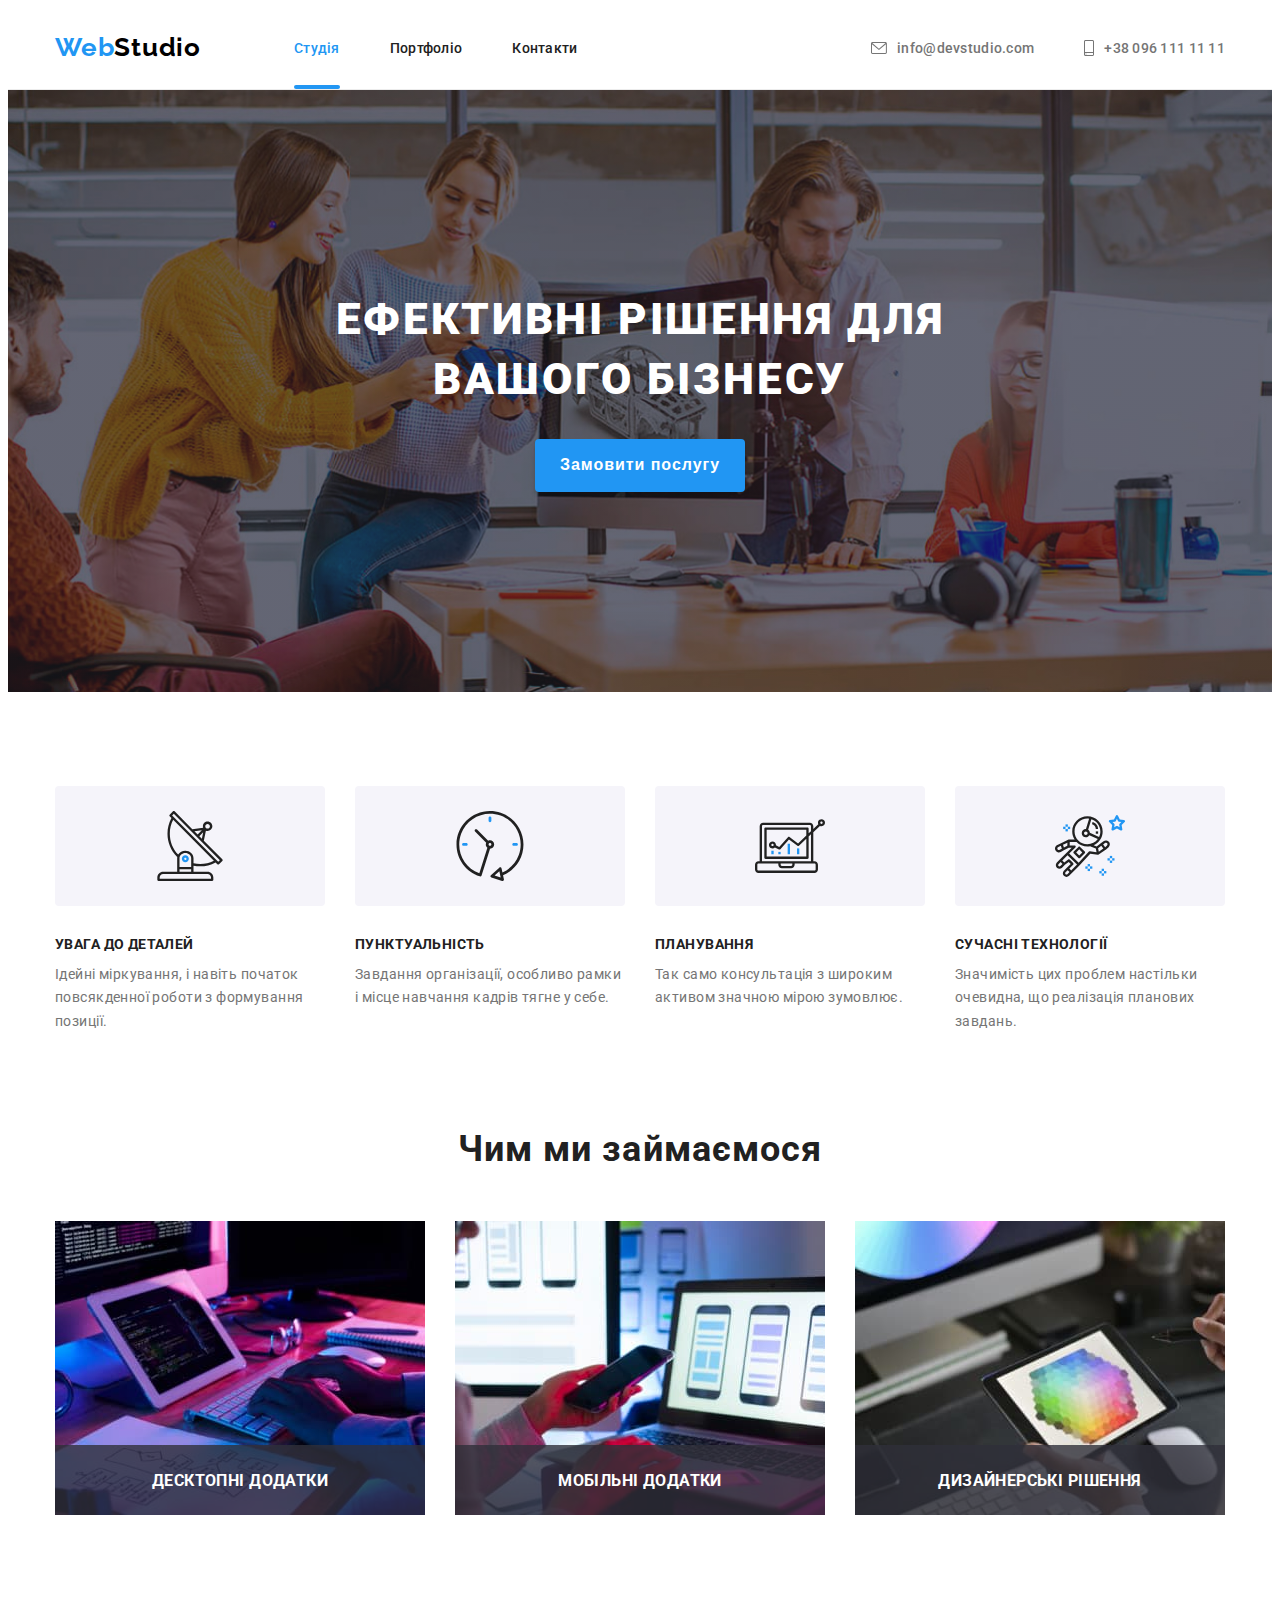
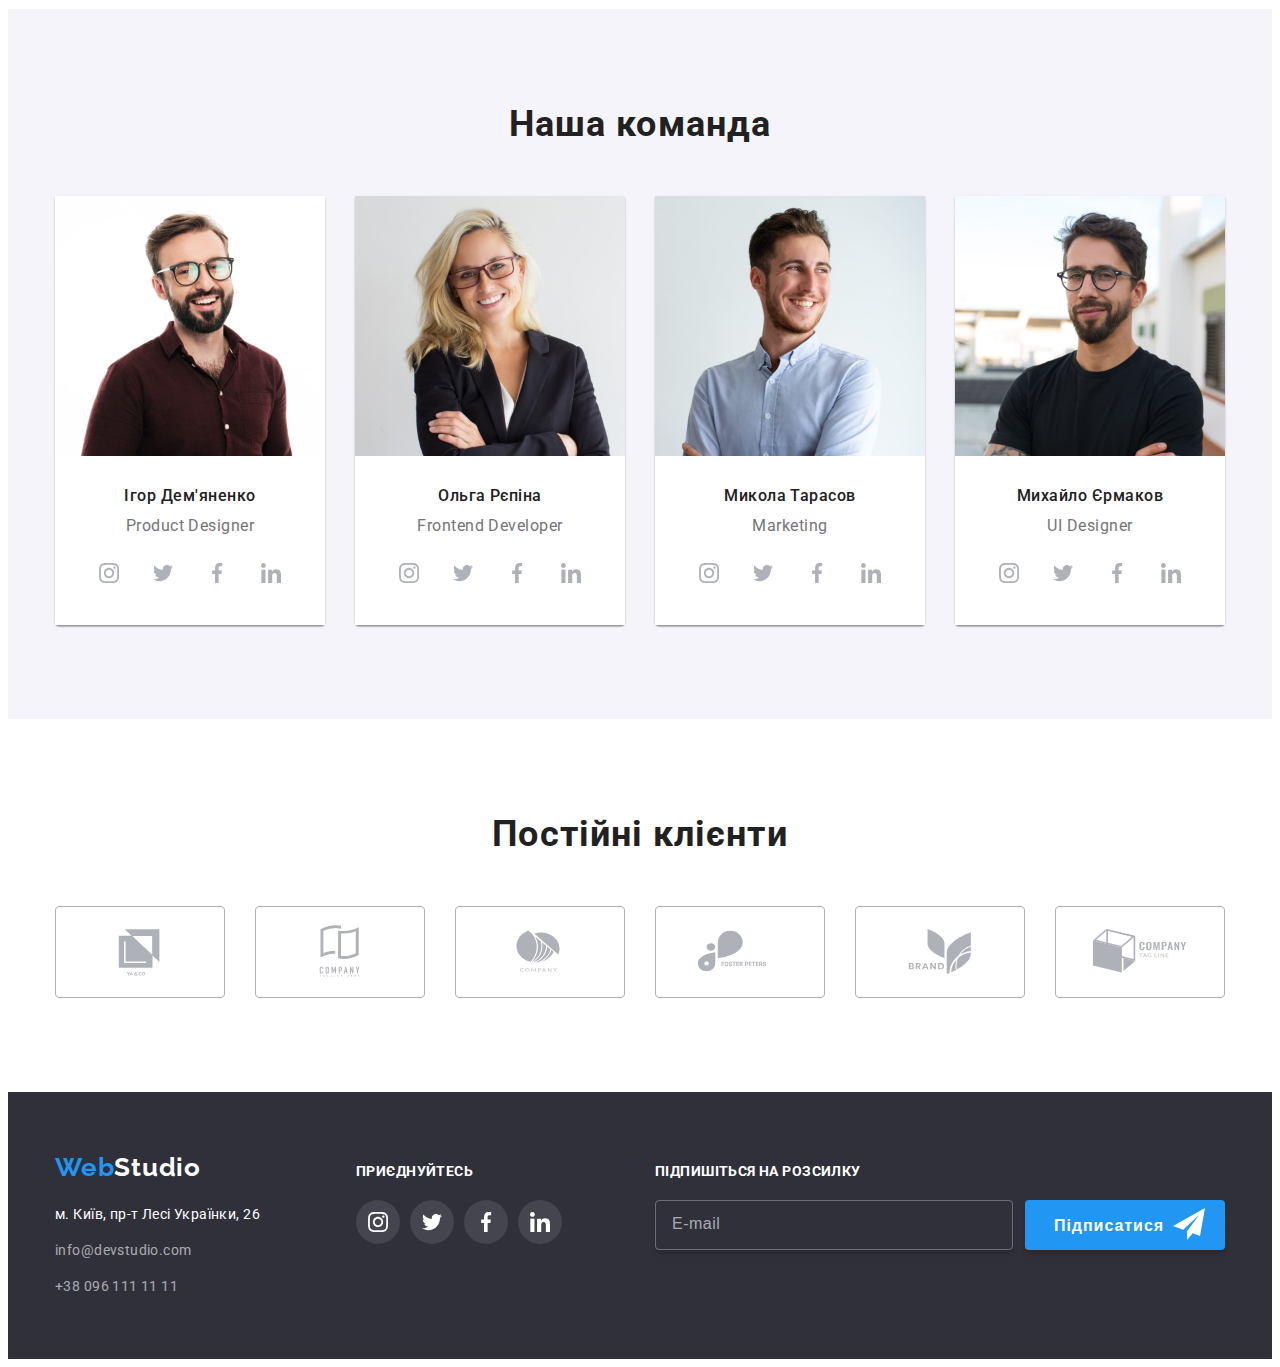
==== index.html @ 78acf28a "Initial commit" ====
<!DOCTYPE html>
<html lang="uk">
  <head>
    <meta charset="UTF-8" />
    <meta name="viewport" content="width=device-width, initial-scale=1.0" />
    <title>WebStudio</title>
    <link rel="preconnect" href="https://fonts.googleapis.com" />
    <link rel="preconnect" href="https://fonts.gstatic.com" crossorigin />
    <link
      href="https://fonts.googleapis.com/css2?family=Raleway:wght@700&family=Roboto:wght@400;500;700;900&display=swap"
      rel="stylesheet"
    />
    <link
      rel="stylesheet"
      href="https://cdnjs.cloudflare.com/ajax/libs/modern-normalize/2.0.0/modern-normalize.min.css"
      integrity="sha512-4xo8blKMVCiXpTaLzQSLSw3KFOVPWhm/TRtuPVc4WG6kUgjH6J03IBuG7JZPkcWMxJ5huwaBpOpnwYElP/m6wg=="
      crossorigin="anonymous"
      referrerpolicy="no-referrer"
    />
    <link rel="stylesheet" href="./css/main.min.css" />
  </head>
  <body>
    <!-- Шапка -->
    <header class="page-header">
      <div class="container page-header__container">
        <nav class="nav">
          <a
            class="logo"
            href="./index.html"
            aria-label="Логотип сайту Вебстудіо"
            >Web<span class="logo--dark">Studio</span></a
          >
          <ul class="nav-list list">
            <li class="nav__item">
              <a class="nav__link nav__link--current" href="./index.html"
                >Студія</a
              >
            </li>
            <li class="nav__item">
              <a class="nav__link" href="./portfolio.html">Портфоліо</a>
            </li>
            <li class="nav__item">
              <a class="nav__link" href="#">Контакти</a>
            </li>
          </ul>
        </nav>
        <ul class="contacts list">
          <li class="contacts__item">
            <a class="contacts__link link" href="mailto:info@devstudio.com"
              ><svg class="contacts__icon" width="16" height="12">
                <use href="./img/sprite-header-icons.svg#envelope"></use>
              </svg>
              <span>info@devstudio.com</span></a
            >
          </li>
          <li class="contacts__item">
            <a class="contacts__link link" href="tel:+380961111111"
              ><svg class="contacts__icon" width="10" height="16">
                <use href="./img/sprite-header-icons.svg#smartphone"></use></svg
              ><span>+38 096 111 11 11</span></a
            >
          </li>
        </ul>
      </div>
    </header>

    <!--Головний блок-->

    <main>
      <!-- Блок-герой -->
      <section class="hero">
        <div class="container">
          <h1 class="tittle">Ефективні рішення для вашого бізнесу</h1>
          <button class="button" type="button" data-modal-open>
            Замовити послугу
          </button>
          <div class="backdrop js-is-hidden" data-modal>
            <div class="modal">
              <form class="form" method="post">
                <b class="form__title"
                  >Залиште свої дані, ми вам передзвонимо</b
                >
                <div class="form__item">
                  <label class="form__label" for="user-name">Ім'я</label>

                  <input
                    class="form__input"
                    type="text"
                    id="user-name"
                    name="username"
                    required
                  />
                  <svg class="form__image" width="18" height="18">
                    <use href="./img/sprite.svg#user"></use>
                  </svg>
                </div>
                <div class="form__item">
                  <label class="form__label" for="user-tel">Телефон</label>
                  <input
                    class="form__input"
                    type="tel"
                    id="user-tel"
                    name="tel"
                    required
                  />
                  <svg class="form__image" width="18" height="18">
                    <use href="./img/sprite.svg#phone"></use>
                  </svg>
                </div>
                <div class="form__item">
                  <label class="form__label" for="user-email">Пошта</label>
                  <input
                    class="form__input"
                    type="email"
                    id="user-email"
                    name="mail"
                  />
                  <svg class="form__image" width="18" height="18">
                    <use href="./img/sprite.svg#email"></use>
                  </svg>
                </div>
                <div class="form__item form__text-block">
                  <label class="form__label" for="user-comment">Коментар</label>
                  <textarea
                    class="form__textarea"
                    id="user-comment"
                    rows="10"
                    name="comment"
                    placeholder="Введіть текст"
                  ></textarea>
                </div>
                <div class="form__policy">
                  <input
                    class="form__policy-input visually-hidden"
                    type="checkbox"
                    id="policy"
                    name="policy"
                  />
                  <span class="form__checkbox"
                    ><svg class="form__policy-image" width="16" height="15">
                      <use href="./img/sprite.svg#check"></use></svg
                  ></span>
                  <label class="form__label form__checkbox-label" for="policy"
                    >Погоджуюся з розсилкою та приймаю<a
                      class="form__link"
                      href="#"
                      >Умови договору</a
                    ></label
                  >
                </div>
                <button class="form__button" type="submit">Відправити</button>
              </form>
              <button class="modal__button" type="button" data-modal-close>
                <svg class="modal__icon" width="18" height="18">
                  <use href="./img/sprite.svg#close"></use>
                </svg>
              </button>
            </div>
          </div>
        </div>
      </section>
      <!-- Особливості -->
      <section class="benefits section">
        <div class="container">
          <h2 class="section-tittle visually-hidden">Наші особливості</h2>
          <ul class="benefits__list list grid">
            <li class="benefits__item grid-item antenna">
              <div class="benefits__block">
                <svg class="benefits__icon" width="70" height="70">
                  <use href="./img/sprite.svg#antenna"></use>
                </svg>
              </div>
              <h3 class="benefits__subtittle">УВАГА ДО ДЕТАЛЕЙ</h3>
              <p class="benefits__text">
                Ідейні міркування, і навіть початок повсякденної роботи з
                формування позиції.
              </p>
            </li>
            <li class="benefits__item grid-item clock">
              <div class="benefits__block">
                <svg class="benefits__icon" width="70" height="70">
                  <use href="./img/sprite.svg#clock"></use>
                </svg>
              </div>
              <h3 class="benefits__subtittle">ПУНКТУАЛЬНІСТЬ</h3>
              <p class="benefits__text">
                Завдання організації, особливо рамки і місце навчання кадрів
                тягне у себе.
              </p>
            </li>
            <li class="benefits__item grid-item diagram">
              <div class="benefits__block">
                <svg class="benefits__icon" width="70" height="70">
                  <use href="./img/sprite.svg#diagram"></use>
                </svg>
              </div>
              <h3 class="benefits__subtittle">ПЛАНУВАННЯ</h3>
              <p class="benefits__text">
                Так само консультація з широким активом значною мірою зумовлює.
              </p>
            </li>
            <li class="benefits__item grid-item astronaut">
              <div class="benefits__block">
                <svg class="benefits__icon" width="70" height="70">
                  <use href="./img/sprite.svg#astronaut"></use>
                </svg>
              </div>
              <h3 class="benefits__subtittle">СУЧАСНІ ТЕХНОЛОГІЇ</h3>
              <p class="benefits__text">
                Значимість цих проблем настільки очевидна, що реалізація
                планових завдань.
              </p>
            </li>
          </ul>
        </div>
      </section>
      <!-- Чим ми займаємося -->
      <section class="gallery section">
        <div class="container">
          <h2 class="section-tittle">Чим ми займаємося</h2>
          <ul class="gallery__list list grid">
            <li class="gallery__item grid-item">
              <img
                class="gallery__image img"
                src="./img/tasks/wright_code.jpg"
                alt="розробник пише код"
                width="370"
                height="294"
              />
              <p class="gallery__text">Десктопні додатки</p>
            </li>
            <li class="gallery__item grid-item">
              <img
                class="gallery__image img"
                src="./img/tasks/design_for_smartphones.jpg"
                alt="дизайнер розробляє дизайн сторінки під смартфон"
                width="370"
                height="294"
              />
              <p class="gallery__text">Мобільні додатки</p>
            </li>
            <li class="gallery__item grid-item">
              <img
                class="gallery__image img"
                src="./img/tasks/palitra.jpg"
                alt="дизайнер обирає колір на палітрі"
                width="370"
                height="294"
              />
              <p class="gallery__text">Дизайнерські рішення</p>
            </li>
          </ul>
        </div>
      </section>
      <!-- Наша команда -->
      <section class="team section">
        <div class="container">
          <h2 class="section-tittle">Наша команда</h2>
          <ul class="team__list list grid">
            <li class="team__item grid-item">
              <img
                class="team__image img"
                src="./img/team/igor.jpg"
                alt="фото Ігора Дем'яненко"
                width="270"
                height="260"
              />
              <div class="team__conteiner">
                <h3 class="team__subtittle">Ігор Дем'яненко</h3>
                <p class="team__text">Product Designer</p>
                <ul class="socials-list list">
                  <li class="socials__item">
                    <a
                      class="socials__link team__link"
                      href="https://www.instagram.com/"
                      target="_blank"
                      rel="noreferrer noopener"
                      aria-label="icon Instagram"
                    >
                      <svg
                        class="socials__icon socials__icon--gray"
                        width="20"
                        height="20"
                      >
                        <use href="./img/sprite.svg#instagram"></use>
                      </svg>
                    </a>
                  </li>
                  <li class="socials__item">
                    <a
                      class="socials__link team__link"
                      href="https://twitter.com/"
                      target="_blank"
                      rel="noreferrer noopener"
                      aria-label="icon Twitter"
                    >
                      <svg
                        class="socials__icon socials__icon--gray"
                        width="20"
                        height="20"
                      >
                        <use href="./img/sprite.svg#twitter"></use></svg
                    ></a>
                  </li>
                  <li class="socials__item">
                    <a
                      class="socials__link team__link"
                      href="https://uk-ua.facebook.com/"
                      target="_blank"
                      rel="noreferrer noopener"
                      aria-label="icon Facebook"
                      ><svg
                        class="socials__icon socials__icon--gray"
                        width="20"
                        height="20"
                      >
                        <use href="./img/sprite.svg#facebook"></use></svg
                    ></a>
                  </li>
                  <li class="socials__item">
                    <a
                      class="socials__link team__link"
                      href="https://ua.linkedin.com/"
                      target="_blank"
                      rel="noreferrer noopener"
                      aria-label="icon Linkedin"
                      ><svg
                        class="socials__icon socials__icon--gray"
                        width="20"
                        height="20"
                      >
                        <use href="./img/sprite.svg#linkedin"></use></svg
                    ></a>
                  </li>
                </ul>
              </div>
            </li>
            <li class="team__item grid-item">
              <img
                class="team__image img"
                src="./img/team/olga.jpg"
                alt="фото Ольги Рєпіної"
                width="270"
                height="260"
              />
              <div class="team__conteiner">
                <h3 class="team__subtittle">Ольга Рєпіна</h3>
                <p class="team__text">Frontend Developer</p>
                <ul class="socials-list list">
                  <li class="socials__item">
                    <a
                      class="socials__link team__link"
                      href="https://www.instagram.com/"
                      target="_blank"
                      rel="noreferrer noopener"
                      aria-label="icon Instagram"
                    >
                      <svg
                        class="socials__icon socials__icon--gray"
                        width="20"
                        height="20"
                      >
                        <use href="./img/sprite.svg#instagram"></use>
                      </svg>
                    </a>
                  </li>
                  <li class="socials__item">
                    <a
                      class="socials__link team__link"
                      href="https://twitter.com/"
                      target="_blank"
                      rel="noreferrer noopener"
                      aria-label="icon Twitter"
                    >
                      <svg
                        class="socials__icon socials__icon--gray"
                        width="20"
                        height="20"
                      >
                        <use href="./img/sprite.svg#twitter"></use></svg
                    ></a>
                  </li>
                  <li class="socials__item">
                    <a
                      class="socials__link team__link"
                      href="https://uk-ua.facebook.com/"
                      target="_blank"
                      rel="noreferrer noopener"
                      aria-label="icon Facebook"
                      ><svg
                        class="socials__icon socials__icon--gray"
                        width="20"
                        height="20"
                      >
                        <use href="./img/sprite.svg#facebook"></use></svg
                    ></a>
                  </li>
                  <li class="socials__item">
                    <a
                      class="socials__link team__link"
                      href="https://ua.linkedin.com/"
                      target="_blank"
                      rel="noreferrer noopener"
                      aria-label="icon Linkedin"
                      ><svg
                        class="socials__icon socials__icon--gray"
                        width="20"
                        height="20"
                      >
                        <use href="./img/sprite.svg#linkedin"></use></svg
                    ></a>
                  </li>
                </ul>
              </div>
            </li>
            <li class="team__item grid-item">
              <img
                class="team__image img"
                src="./img/team/mykola.jpg"
                alt="фото Миколи Тарасова"
                width="270"
                height="260"
              />
              <div class="team__conteiner">
                <h3 class="team__subtittle">Микола Тарасов</h3>
                <p class="team__text">Marketing</p>
                <ul class="socials-list list">
                  <li class="socials__item">
                    <a
                      class="socials__link team__link"
                      href="https://www.instagram.com/"
                      target="_blank"
                      rel="noreferrer noopener"
                      aria-label="icon Instagram"
                    >
                      <svg
                        class="socials__icon socials__icon--gray"
                        width="20"
                        height="20"
                      >
                        <use href="./img/sprite.svg#instagram"></use>
                      </svg>
                    </a>
                  </li>
                  <li class="socials__item">
                    <a
                      class="socials__link team__link"
                      href="https://twitter.com/"
                      target="_blank"
                      rel="noreferrer noopener"
                      aria-label="icon Twitter"
                    >
                      <svg
                        class="socials__icon socials__icon--gray"
                        width="20"
                        height="20"
                      >
                        <use href="./img/sprite.svg#twitter"></use></svg
                    ></a>
                  </li>
                  <li class="socials__item">
                    <a
                      class="socials__link team__link"
                      href="https://uk-ua.facebook.com/"
                      target="_blank"
                      rel="noreferrer noopener"
                      aria-label="icon Facebook"
                      ><svg
                        class="socials__icon socials__icon--gray"
                        width="20"
                        height="20"
                      >
                        <use href="./img/sprite.svg#facebook"></use></svg
                    ></a>
                  </li>
                  <li class="socials__item">
                    <a
                      class="socials__link team__link"
                      href="https://ua.linkedin.com/"
                      target="_blank"
                      rel="noreferrer noopener"
                      aria-label="icon Linkedin"
                      ><svg
                        class="socials__icon socials__icon--gray"
                        width="20"
                        height="20"
                      >
                        <use href="./img/sprite.svg#linkedin"></use></svg
                    ></a>
                  </li>
                </ul>
              </div>
            </li>
            <li class="team__item grid-item">
              <img
                class="team__image img"
                src="./img/team/myhailo.jpg"
                alt="фото Михайла Єрмакова"
                width="270"
                height="260"
              />
              <div class="team__conteiner">
                <h3 class="team__subtittle">Михайло Єрмаков</h3>
                <p class="team__text">UI Designer</p>
                <ul class="socials-list list">
                  <li class="socials__item">
                    <a
                      class="socials__link team__link"
                      href="https://www.instagram.com/"
                      target="_blank"
                      rel="noreferrer noopener"
                      aria-label="icon Instagram"
                    >
                      <svg
                        class="socials__icon socials__icon--gray"
                        width="20"
                        height="20"
                      >
                        <use href="./img/sprite.svg#instagram"></use>
                      </svg>
                    </a>
                  </li>
                  <li class="socials__item">
                    <a
                      class="socials__link team__link"
                      href="https://twitter.com/"
                      target="_blank"
                      rel="noreferrer noopener"
                      aria-label="icon Twitter"
                    >
                      <svg
                        class="socials__icon socials__icon--gray"
                        width="20"
                        height="20"
                      >
                        <use href="./img/sprite.svg#twitter"></use></svg
                    ></a>
                  </li>
                  <li class="socials__item">
                    <a
                      class="socials__link team__link"
                      href="https://uk-ua.facebook.com/"
                      target="_blank"
                      rel="noreferrer noopener"
                      aria-label="icon Facebook"
                      ><svg
                        class="socials__icon socials__icon--gray"
                        width="20"
                        height="20"
                      >
                        <use href="./img/sprite.svg#facebook"></use></svg
                    ></a>
                  </li>
                  <li class="socials__item">
                    <a
                      class="socials__link team__link"
                      href="https://ua.linkedin.com/"
                      target="_blank"
                      rel="noreferrer noopener"
                      aria-label="icon Linkedin"
                      ><svg
                        class="socials__icon socials__icon--gray"
                        width="20"
                        height="20"
                      >
                        <use href="./img/sprite.svg#linkedin"></use></svg
                    ></a>
                  </li>
                </ul>
              </div>
            </li>
          </ul>
        </div>
      </section>
      <!-- Наші клієнти -->
      <section class="clients section">
        <div class="container">
          <h2 class="section-tittle">Постійні клієнти</h2>
          <ul class="clients__list list">
            <li class="clients__item">
              <a class="clients__link" href="#">
                <svg class="clients__icon" width="106" height="60">
                  <use href="./img/sprite.svg#company-1"></use>
                </svg>
              </a>
            </li>
            <li class="clients__item">
              <a class="clients__link" href="#">
                <svg class="clients__icon" width="106" height="60">
                  <use href="./img/sprite.svg#company-2"></use>
                </svg>
              </a>
            </li>
            <li class="clients__item">
              <a class="clients__link" href="#">
                <svg class="clients__icon" width="106" height="60">
                  <use href="./img/sprite.svg#company-3"></use>
                </svg>
              </a>
            </li>
            <li class="clients__item">
              <a class="clients__link" href="#">
                <svg class="clients__icon" width="106" height="60">
                  <use href="./img/sprite.svg#company-4"></use>
                </svg>
              </a>
            </li>
            <li class="clients__item">
              <a class="clients__link" href="#">
                <svg class="clients__icon" width="106" height="60">
                  <use href="./img/sprite.svg#company-5"></use>
                </svg>
              </a>
            </li>
            <li class="clients__item">
              <a class="clients__link" href="#">
                <svg class="clients__icon" width="106" height="60">
                  <use href="./img/sprite.svg#company-6"></use>
                </svg>
              </a>
            </li>
          </ul>
        </div>
      </section>
    </main>
    <!-- Підвал -->
    <footer class="page-footer">
      <div class="container page-footer__container">
        <div class="address-container">
          <a class="logo page-footer__logo" href="./index.html"
            >Web<span class="logo--light">Studio</span></a
          >
          <address class="address">
            <p class="address__text">м. Київ, пр-т Лесі Українки, 26</p>
            <ul class="address__list list">
              <li class="address__item">
                <a class="address__link" href="mailto:info@devstudio.com"
                  >info@devstudio.com</a
                >
              </li>
              <li class="address__item">
                <a class="address__link" href="tel:+380961111111"
                  >+38 096 111 11 11</a
                >
              </li>
            </ul>
          </address>
        </div>
        <div class="socials page-footer__socials">
          <p class="page-footer__text">приєднуйтесь</p>
          <ul class="socials-list list">
            <li class="socials__item">
              <a
                class="socials__link"
                href="https://www.instagram.com/"
                target="_blank"
                rel="noreferrer noopener"
                aria-label="icon Instagram"
              >
                <svg class="socials__icon" width="20" height="20">
                  <use href="./img/sprite.svg#instagram"></use>
                </svg>
              </a>
            </li>
            <li class="socials__item">
              <a
                class="socials__link"
                href="https://twitter.com/"
                target="_blank"
                rel="noreferrer noopener"
                aria-label="icon Twitter"
              >
                <svg class="socials__icon" width="20" height="20">
                  <use href="./img/sprite.svg#twitter"></use></svg
              ></a>
            </li>
            <li class="socials__item">
              <a
                class="socials__link"
                href="https://uk-ua.facebook.com/"
                target="_blank"
                rel="noreferrer noopener"
                aria-label="icon Facebook"
                ><svg class="socials__icon" width="20" height="20">
                  <use href="./img/sprite.svg#facebook"></use></svg
              ></a>
            </li>
            <li class="socials__item">
              <a
                class="socials__link"
                href="https://ua.linkedin.com/"
                target="_blank"
                rel="noreferrer noopener"
                aria-label="icon Linkedin"
                ><svg class="socials__icon" width="20" height="20">
                  <use href="./img/sprite.svg#linkedin"></use></svg
              ></a>
            </li>
          </ul>
        </div>
        <div class="subscription">
          <form class="subscription__form" method="post">
            <p class="subscription__text page-footer__text">
              Підпишіться на розсилку
            </p>
            <div class="subscription__container">
              <input
                class="subscription__input"
                type="email"
                name="mail"
                placeholder="E-mail"
                required
              />
              <div class="subscription__box">
                <button class="button subscription__button" type="submit">
                  Підписатися
                </button>
                <svg class="subscription__img" width="32" height="32">
                  <use href="./img/sprite.svg#send"></use>
                </svg>
              </div>
            </div>
          </form>
        </div>
      </div>
    </footer>
    <script src="./js/modal.js"></script>
  </body>
</html>
---- css/main.min.css ----
:root{--background-color-1: #ffffff;--background-color-2: #f5f4fa;--background-color-3: #2f303a;--accent-color: #2196f3;--accent-color-2: #188ce8;--main-black-color: #212121;--text-color: #757575;--footer-link-color: rgba(255, 255, 255, 0.6);--border-color: #ececec;--border-second-color: #eeeeee;--background-color-4: #c4c4c4;--background-color-5: rgba(255, 255, 255, 0.1);--background-modal: rgba(0, 0, 0, 0.2);--modal-button: rgba(0, 0, 0, 0.1);--modal-icon-button: #000000;--gallary-background: rgba(47, 48, 58, 0.8);--team-icons-color: #afb1b8;--portfolio-overlay: rgba(33, 150, 243, 0.9);--card-gap: 30px;--grid-items: 4}.visually-hidden{position:absolute;width:1px;height:1px;margin:-1px;border:0;padding:0;white-space:nowrap;-webkit-clip-path:inset(100%);clip-path:inset(100%);clip:rect(0 0 0 0);overflow:hidden}*,*::before,*::after{-webkit-box-sizing:border-box;box-sizing:border-box}body{background-color:var(--background-color-1);font-family:"Roboto",sans-serif}.img{display:block;max-width:100%;height:auto}.grid{display:-webkit-box;display:-ms-flexbox;display:flex;-ms-flex-wrap:wrap;flex-wrap:wrap;gap:var(--card-gap)}.grid-item{-ms-flex-preferred-size:calc((100% - var(--card-gap)*(var(--grid-items) - 1))/var(--grid-items));flex-basis:calc((100% - var(--card-gap)*(var(--grid-items) - 1))/var(--grid-items))}.container{max-width:1200px;margin:0 auto;padding-left:15px;padding-right:15px}.section{padding-top:94px;padding-bottom:94px}.section-tittle{color:var(--main-black-color);text-align:center;font-size:36px;font-weight:700;line-height:1.2;letter-spacing:1.08px}h1,h2,h3,h4,h5,h6,p{margin:0;padding:0}.list{list-style:none;margin:0;padding:0}.nav{display:-webkit-box;display:-ms-flexbox;display:flex;-webkit-box-align:center;-ms-flex-align:center;align-items:center}.nav-list{display:-webkit-box;display:-ms-flexbox;display:flex;-webkit-box-align:center;-ms-flex-align:center;align-items:center;margin-left:93px;list-style:none}.nav__item{position:relative}.nav__item:not(:last-child){margin-right:50px}.nav__link{display:block;padding-top:32px;padding-bottom:32px;color:var(--main-black-color);font-size:14px;font-weight:500;line-height:1.2;letter-spacing:.28px;text-decoration:none;-webkit-transition:color 250ms cubic-bezier(0.4, 0, 0.2, 1);transition:color 250ms cubic-bezier(0.4, 0, 0.2, 1)}.nav__link:hover,.nav__link:focus,.nav__link:active{color:var(--accent-color)}.nav__link--current{color:var(--accent-color)}.nav__link--current::after{content:"";position:absolute;bottom:0;left:0;display:block;width:100%;height:4px;border-radius:2px;background:var(--accent-color)}.logo{padding-top:24px;padding-bottom:25px;color:var(--accent-color);font-family:"Raleway",sans-serif;text-decoration:none;font-size:26px;font-weight:700;line-height:1.2;letter-spacing:.78px}.logo--dark{color:#000}.logo--light{color:#fff}.contacts{display:-webkit-box;display:-ms-flexbox;display:flex;-webkit-box-pack:center;-ms-flex-pack:center;justify-content:center;-webkit-box-align:center;-ms-flex-align:center;align-items:center;margin-left:auto}.contacts__item:not(:last-child){margin-right:50px}.contacts__link{display:-webkit-box;display:-ms-flexbox;display:flex;-webkit-box-align:center;-ms-flex-align:center;align-items:center;padding-top:32px;padding-bottom:32px;color:var(--text-color);text-decoration:none;font-size:14px;font-weight:500;line-height:1.2;letter-spacing:.28px;-webkit-transition:color 250ms cubic-bezier(0.4, 0, 0.2, 1);transition:color 250ms cubic-bezier(0.4, 0, 0.2, 1)}.contacts__link:hover,.contacts__link:focus{color:var(--accent-color)}.contacts__icon{margin-right:10px;fill:currentColor}.backdrop{position:fixed;width:100vw;height:100vh;top:0;left:0;z-index:100;opacity:1;display:-webkit-box;display:-ms-flexbox;display:flex;-webkit-box-pack:center;-ms-flex-pack:center;justify-content:center;-webkit-box-align:center;-ms-flex-align:center;align-items:center;background-color:var(--background-modal);-webkit-transition:opacity 250ms cubic-bezier(0.4, 0, 0.2, 1);transition:opacity 250ms cubic-bezier(0.4, 0, 0.2, 1)}.js-is-hidden{visibility:hidden;opacity:0;pointer-events:none}.modal{position:absolute;top:50%;left:50%;-webkit-transform:translate(-50%, -50%) scale(1);transform:translate(-50%, -50%) scale(1);width:528px;height:581px;margin-right:auto;margin-left:auto;border-radius:4px;background:var(--background-color-1);-webkit-box-shadow:0px 2px 1px 0px rgba(0,0,0,.2),0px 1px 1px 0px rgba(0,0,0,.14),0px 1px 3px 0px rgba(0,0,0,.12);box-shadow:0px 2px 1px 0px rgba(0,0,0,.2),0px 1px 1px 0px rgba(0,0,0,.14),0px 1px 3px 0px rgba(0,0,0,.12);-webkit-transition:-webkit-transform 250ms cubic-bezier(0.4, 0, 0.2, 1);transition:-webkit-transform 250ms cubic-bezier(0.4, 0, 0.2, 1);transition:transform 250ms cubic-bezier(0.4, 0, 0.2, 1);transition:transform 250ms cubic-bezier(0.4, 0, 0.2, 1), -webkit-transform 250ms cubic-bezier(0.4, 0, 0.2, 1)}.backdrop.is-hidden .modal{-webkit-transform:translate(-50%, -50%) scale(0.2);transform:translate(-50%, -50%) scale(0.2)}.modal__button{position:absolute;top:8px;right:8px;display:-webkit-box;display:-ms-flexbox;display:flex;-webkit-box-pack:center;-ms-flex-pack:center;justify-content:center;width:30px;height:30px;-webkit-box-align:center;-ms-flex-align:center;align-items:center;border-radius:50%;cursor:pointer;border:1px solid var(--modal-button);background-color:var(--background-color-1);color:var(--modal-icon-button);-webkit-transition:color 250ms cubic-bezier(0.4, 0, 0.2, 1);transition:color 250ms cubic-bezier(0.4, 0, 0.2, 1)}.modal__button:hover,.modal__button:focus{color:var(--accent-color)}.modal__icon{fill:currentColor}.form{padding-top:40px;padding-right:40px;padding-bottom:40px;padding-left:40px}.form__title{display:block;margin-bottom:12px;color:var(--main-black-color);text-align:center;font-size:20px;font-weight:700;line-height:1.2;letter-spacing:.6px}.form__item{position:relative;display:-webkit-box;display:-ms-flexbox;display:flex;-webkit-box-orient:vertical;-webkit-box-direction:normal;-ms-flex-direction:column;flex-direction:column;-webkit-box-align:start;-ms-flex-align:start;align-items:start;margin-bottom:10px}.form__label{color:var(--text-color);font-size:12px;line-height:1.2;letter-spacing:.12px}.form__label:not(:last-child){margin-bottom:4px}.form__image{position:absolute;bottom:11px;left:12px;-webkit-transition:fill 250ms cubic-bezier(0.4, 0, 0.2, 1);transition:fill 250ms cubic-bezier(0.4, 0, 0.2, 1)}.form__input:focus+.form__image{fill:var(--accent-color)}.form__input{width:100%;height:40px;padding-top:11px;padding-right:12px;padding-bottom:11px;padding-left:42px;border-radius:4px;border:1px solid rgba(33,33,33,.2);cursor:pointer;-webkit-transition:border 250ms cubic-bezier(0.4, 0, 0.2, 1);transition:border 250ms cubic-bezier(0.4, 0, 0.2, 1)}.form__input:focus{border:1px solid var(--accent-color);outline:rgba(0,0,0,0)}.form__text-block{margin-bottom:20px}.form__textarea{width:100%;height:120px;padding-top:12px;padding-right:16px;padding-bottom:12px;padding-left:16px;resize:none;cursor:pointer;border-radius:4px;border:1px solid rgba(33,33,33,.2);-webkit-transition:border 250ms cubic-bezier(0.4, 0, 0.2, 1);transition:border 250ms cubic-bezier(0.4, 0, 0.2, 1)}.form__textarea::-webkit-input-placeholder{color:rgba(117,117,117,.5);font-size:12px;line-height:1.2;letter-spacing:.12px}.form__textarea::-moz-placeholder{color:rgba(117,117,117,.5);font-size:12px;line-height:1.2;letter-spacing:.12px}.form__textarea:-ms-input-placeholder{color:rgba(117,117,117,.5);font-size:12px;line-height:1.2;letter-spacing:.12px}.form__textarea::-ms-input-placeholder{color:rgba(117,117,117,.5);font-size:12px;line-height:1.2;letter-spacing:.12px}.form__textarea::placeholder{color:rgba(117,117,117,.5);font-size:12px;line-height:1.2;letter-spacing:.12px}.form__textarea:focus{border:1px solid var(--accent-color);outline:rgba(0,0,0,0)}.form__policy{display:-webkit-box;display:-ms-flexbox;display:flex;-webkit-box-align:center;-ms-flex-align:center;align-items:center;padding-left:12px;margin-bottom:30px}.form__checkbox{display:-webkit-box;display:-ms-flexbox;display:flex;-webkit-box-pack:center;-ms-flex-pack:center;justify-content:center;-webkit-box-align:center;-ms-flex-align:center;align-items:center;width:16px;height:15px;background-color:var(--accent-color);border:2px solid var(--accent-color);border-radius:4px;-webkit-transition:background-color 250ms cubic-bezier(0.4, 0, 0.2, 1),border 250ms cubic-bezier(0.4, 0, 0.2, 1);transition:background-color 250ms cubic-bezier(0.4, 0, 0.2, 1),border 250ms cubic-bezier(0.4, 0, 0.2, 1)}.form__policy-input:checked~.form__checkbox{border:2px solid var(--main-black-color);background:var(--background-color-1)}.form__policy-input:focus~.form__checkbox{border:2px solid var(--accent-color)}.form__policy-image{fill:var(--background-color-1)}.form__checkbox-label{margin-left:8px;font-size:14px;line-height:1.71;letter-spacing:.42px}.form__link{margin-left:5px;color:var(--accent-color);line-height:1.71;letter-spacing:.42px;text-decoration-line:underline}.form__button{display:block;width:200px;height:50px;margin-right:auto;margin-left:auto;border-color:rgba(0,0,0,0);border-radius:4px;background-color:var(--accent-color);-webkit-box-shadow:0px 4px 4px 0px rgba(0,0,0,.15);box-shadow:0px 4px 4px 0px rgba(0,0,0,.15);cursor:pointer;color:var(--background-color-1);text-align:center;font-size:16px;font-weight:700;line-height:1.87;letter-spacing:.96px;-webkit-transition:background-color 250ms cubic-bezier(0.4, 0, 0.2, 1);transition:background-color 250ms cubic-bezier(0.4, 0, 0.2, 1)}.form__button:hover,.form__button:focus{background-color:var(--accent-color-2)}.socials-list{display:-webkit-box;display:-ms-flexbox;display:flex}.socials__item:not(:last-child){margin-right:10px}.socials__link{display:-webkit-box;display:-ms-flexbox;display:flex;-webkit-box-pack:center;-ms-flex-pack:center;justify-content:center;-webkit-box-align:center;-ms-flex-align:center;align-items:center;width:44px;height:44px;border-radius:50%;background-color:var(--background-color-5);-webkit-transition:background-color 250ms cubic-bezier(0.4, 0, 0.2, 1);transition:background-color 250ms cubic-bezier(0.4, 0, 0.2, 1)}.socials__link:hover,.socials__link:focus{background-color:var(--accent-color)}.socials__icon{fill:var(--background-color-1)}.socials__icon--gray{fill:var(--team-icons-color);-webkit-transition:fill 250ms cubic-bezier(0.4, 0, 0.2, 1);transition:fill 250ms cubic-bezier(0.4, 0, 0.2, 1)}.team__link:hover .socials__icon--gray,.team__link:focus .socials__icon--gray{fill:var(--background-color-1)}.portfolio__list{display:-webkit-box;display:-ms-flexbox;display:flex;-webkit-box-pack:center;-ms-flex-pack:center;justify-content:center;margin-bottom:50px}.portfolio__item:not(:last-child){margin-right:8px}.btn{padding-top:6px;padding-right:25px;padding-bottom:6px;padding-left:25px;border-radius:4px;border-color:rgba(0,0,0,0);color:var(--main-black-color);background-color:var(--background-color-2);font-size:16px;font-weight:500;line-height:1,62;letter-spacing:.48px;cursor:pointer;-webkit-transition:color 250ms cubic-bezier(0.4, 0, 0.2, 1),background-color 250ms cubic-bezier(0.4, 0, 0.2, 1),-webkit-box-shadow 250ms cubic-bezier(0.4, 0, 0.2, 1);transition:color 250ms cubic-bezier(0.4, 0, 0.2, 1),background-color 250ms cubic-bezier(0.4, 0, 0.2, 1),-webkit-box-shadow 250ms cubic-bezier(0.4, 0, 0.2, 1);transition:color 250ms cubic-bezier(0.4, 0, 0.2, 1),background-color 250ms cubic-bezier(0.4, 0, 0.2, 1),box-shadow 250ms cubic-bezier(0.4, 0, 0.2, 1);transition:color 250ms cubic-bezier(0.4, 0, 0.2, 1),background-color 250ms cubic-bezier(0.4, 0, 0.2, 1),box-shadow 250ms cubic-bezier(0.4, 0, 0.2, 1),-webkit-box-shadow 250ms cubic-bezier(0.4, 0, 0.2, 1)}.btn--active{color:var(--background-color-1);background-color:var(--accent-color);-webkit-box-shadow:0px 2px 2px 0px rgba(0,0,0,.12),0px 1px 2px 0px rgba(0,0,0,.08),0px 3px 1px 0px rgba(0,0,0,.1);box-shadow:0px 2px 2px 0px rgba(0,0,0,.12),0px 1px 2px 0px rgba(0,0,0,.08),0px 3px 1px 0px rgba(0,0,0,.1)}.btn:hover,.btn:focus{color:var(--background-color-1);background-color:var(--accent-color);-webkit-box-shadow:0px 2px 2px 0px rgba(0,0,0,.12),0px 1px 2px 0px rgba(0,0,0,.08),0px 3px 1px 0px rgba(0,0,0,.1);box-shadow:0px 2px 2px 0px rgba(0,0,0,.12),0px 1px 2px 0px rgba(0,0,0,.08),0px 3px 1px 0px rgba(0,0,0,.1)}.page-header{border-bottom:1px solid var(--border-color)}.page-header__container{display:-webkit-box;display:-ms-flexbox;display:flex;-webkit-box-align:center;-ms-flex-align:center;align-items:center}.hero{max-width:1600px;margin-right:auto;margin-left:auto;padding-top:200px;padding-bottom:200px;background-color:var(--background-color-4);background-image:-webkit-gradient(linear, left top, right top, from(rgba(47, 48, 58, 0.4)), to(rgba(47, 48, 58, 0.4))),url(../img/icons/hero/background-hero.jpg);background-image:linear-gradient(to right, rgba(47, 48, 58, 0.4), rgba(47, 48, 58, 0.4)),url(../img/icons/hero/background-hero.jpg);background-position:center;background-repeat:no-repeat;background-size:cover;text-align:center}.tittle{width:696px;margin-right:auto;margin-left:auto;color:var(--background-color-1);margin-bottom:30px;font-size:44px;font-weight:900;line-height:1.36;letter-spacing:2.64px;text-transform:uppercase}.button{display:block;margin-right:auto;margin-left:auto;color:var(--background-color-1);background-color:var(--accent-color);min-width:200px;padding-top:10px;padding-right:24px;padding-bottom:10px;padding-left:24px;border:1px solid rgba(0,0,0,0);border-radius:4px;-webkit-box-shadow:0px 4px 4px 0px rgba(0,0,0,.15);box-shadow:0px 4px 4px 0px rgba(0,0,0,.15);font-size:16px;font-weight:700;line-height:1.9;letter-spacing:.96px;cursor:pointer}.benefits{padding-bottom:0}.benefits__item{min-width:270px}.benefits__block{display:-webkit-box;display:-ms-flexbox;display:flex;-webkit-box-pack:center;-ms-flex-pack:center;justify-content:center;-webkit-box-align:center;-ms-flex-align:center;align-items:center;height:120px;margin-bottom:30px;border-radius:4px;background-color:var(--background-color-2)}.benefits__subtittle{color:var(--main-black-color);font-size:14px;font-weight:700;line-height:1.2;letter-spacing:.42px;text-transform:uppercase;margin-bottom:10px}.benefits__text{color:var(--text-color);font-size:14px;line-height:1.7;letter-spacing:.42px}.section-tittle{margin-bottom:50px}.gallery__list{display:-webkit-box;display:-ms-flexbox;display:flex;-ms-flex-wrap:wrap;flex-wrap:wrap;gap:30px}.gallery__item{position:relative;z-index:1;--grid-items: 3}.gallery__text{position:absolute;bottom:0;left:0;z-index:1;width:100%;min-height:70px;display:-webkit-inline-box;display:-ms-inline-flexbox;display:inline-flex;-webkit-box-pack:center;-ms-flex-pack:center;justify-content:center;-webkit-box-align:center;-ms-flex-align:center;align-items:center;background-color:var(--gallary-background);color:var(--background-color-1);font-weight:700;line-height:1.2;letter-spacing:.42px;text-transform:uppercase;text-align:center}.team{background-color:var(--background-color-2)}.team__item{border-bottom-right-radius:4px;border-bottom-left-radius:4px;-webkit-box-shadow:0px 2px 1px 0px rgba(0,0,0,.2),0px 1px 1px 0px rgba(0,0,0,.14),0px 1px 3px 0px rgba(0,0,0,.12);box-shadow:0px 2px 1px 0px rgba(0,0,0,.2),0px 1px 1px 0px rgba(0,0,0,.14),0px 1px 3px 0px rgba(0,0,0,.12);text-align:center}.team__conteiner{padding-top:30px;padding-bottom:30px;padding-right:32px;padding-left:32px;background-color:var(--background-color-1)}.team__subtittle{color:var(--main-black-color);font-size:16px;font-weight:500;line-height:1.2;letter-spacing:.48px;margin-bottom:10px}.team__text{margin-bottom:16px;color:var(--text-color);font-size:16px;line-height:1.2;letter-spacing:.48px}.clients__list{display:-webkit-box;display:-ms-flexbox;display:flex;-ms-flex-wrap:wrap;flex-wrap:wrap;gap:30px}.clients__link{display:-webkit-box;display:-ms-flexbox;display:flex;-webkit-box-pack:center;-ms-flex-pack:center;justify-content:center;-webkit-box-align:center;-ms-flex-align:center;align-items:center;width:170px;height:92px;border-radius:4px;border:1px solid var(--team-icons-color);color:var(--team-icons-color);-webkit-transition:color 250ms cubic-bezier(0.4, 0, 0.2, 1),border-color 250ms cubic-bezier(0.4, 0, 0.2, 1);transition:color 250ms cubic-bezier(0.4, 0, 0.2, 1),border-color 250ms cubic-bezier(0.4, 0, 0.2, 1)}.clients__link:hover,.clients__link:focus{color:var(--accent-color);border-color:var(--accent-color)}.clients__icon{fill:currentColor}.page-footer{background-color:var(--background-color-3);padding-top:60px;padding-bottom:60px}.page-footer__container{display:-webkit-box;display:-ms-flexbox;display:flex;-webkit-box-align:baseline;-ms-flex-align:baseline;align-items:baseline;-ms-flex-wrap:wrap;flex-wrap:wrap}.page-footer__logo{display:inline-block;margin-bottom:20px;padding:0}.address-container{margin-right:70px;width:231px}.address__text{display:inline-block;margin-bottom:12px;color:var(--background-color-1);font-size:14px;font-style:normal;line-height:1.7;letter-spacing:.42px}.address__item:first-child{margin-bottom:12px}.address__link{display:inline-block;color:var(--footer-link-color);font-size:14px;font-style:normal;line-height:1.7;letter-spacing:.42px;text-decoration:none;-webkit-transition:color 250ms cubic-bezier(0.4, 0, 0.2, 1);transition:color 250ms cubic-bezier(0.4, 0, 0.2, 1)}.address__link:hover,.address__link:focus{color:var(--background-color-1)}.page-footer__socials{margin-right:93px}.page-footer__text{margin-bottom:20px;color:var(--background-color-1);font-size:14px;font-weight:700;line-height:1.2;letter-spacing:.42px;text-transform:uppercase}.subscription__container{display:-webkit-box;display:-ms-flexbox;display:flex}.subscription__input{width:358px;height:50px;padding-top:15px;padding-right:16px;padding-bottom:15px;padding-left:16px;margin-right:12px;border-radius:4px;border:1px solid rgba(255,255,255,.3);background:rgba(33,150,243,0);-webkit-box-shadow:0px 4px 4px 0px rgba(0,0,0,.15);box-shadow:0px 4px 4px 0px rgba(0,0,0,.15);color:var(--background-color-1)}.subscription__input::-webkit-input-placeholder{color:var(--footer-link-color);font-size:16px;line-height:1.25;letter-spacing:.48px}.subscription__input::-moz-placeholder{color:var(--footer-link-color);font-size:16px;line-height:1.25;letter-spacing:.48px}.subscription__input:-ms-input-placeholder{color:var(--footer-link-color);font-size:16px;line-height:1.25;letter-spacing:.48px}.subscription__input::-ms-input-placeholder{color:var(--footer-link-color);font-size:16px;line-height:1.25;letter-spacing:.48px}.subscription__input::placeholder{color:var(--footer-link-color);font-size:16px;line-height:1.25;letter-spacing:.48px}.subscription__box{position:relative}.subscription__button{padding-right:62px;padding-left:28px;width:200px;height:50px}.subscription__img{position:absolute;top:.5em;left:148px;right:28px;fill:var(--background-color-1)}.portfolio__card{--grid-items: 9;min-width:370px}.portfolio__link{display:block;text-decoration:none;-webkit-transition:-webkit-box-shadow 250ms cubic-bezier(0.4, 0, 0.2, 1);transition:-webkit-box-shadow 250ms cubic-bezier(0.4, 0, 0.2, 1);transition:box-shadow 250ms cubic-bezier(0.4, 0, 0.2, 1);transition:box-shadow 250ms cubic-bezier(0.4, 0, 0.2, 1), -webkit-box-shadow 250ms cubic-bezier(0.4, 0, 0.2, 1)}.portfolio__link:hover,.portfolio__link:focus{-webkit-box-shadow:1px 4px 6px 0px rgba(0,0,0,.16),0px 4px 4px 0px rgba(0,0,0,.06),0px 1px 1px 0px rgba(0,0,0,.12);box-shadow:1px 4px 6px 0px rgba(0,0,0,.16),0px 4px 4px 0px rgba(0,0,0,.06),0px 1px 1px 0px rgba(0,0,0,.12)}.portfolio__overlay{position:relative;overflow:hidden}.portfolio__overlay-text{position:absolute;top:0;left:0;-webkit-transform:translateY(100%);transform:translateY(100%);padding-top:63px;padding-right:24px;padding-bottom:64px;padding-left:24px;background-color:var(--portfolio-overlay);color:var(--background-color-1);font-size:18px;line-height:1.55;letter-spacing:.54px;-webkit-transition:background-color 250ms cubic-bezier(0.4, 0, 0.2, 1),-webkit-transform 250ms cubic-bezier(0.4, 0, 0.2, 1);transition:background-color 250ms cubic-bezier(0.4, 0, 0.2, 1),-webkit-transform 250ms cubic-bezier(0.4, 0, 0.2, 1);transition:transform 250ms cubic-bezier(0.4, 0, 0.2, 1),background-color 250ms cubic-bezier(0.4, 0, 0.2, 1);transition:transform 250ms cubic-bezier(0.4, 0, 0.2, 1),background-color 250ms cubic-bezier(0.4, 0, 0.2, 1),-webkit-transform 250ms cubic-bezier(0.4, 0, 0.2, 1)}.portfolio__link:hover .portfolio__overlay-text,.portfolio__link:focus .portfolio__overlay-text{-webkit-transform:translateY(0);transform:translateY(0)}.portfolio__container{padding-top:20px;padding-right:24px;padding-bottom:20px;padding-left:24px;border-right:1px solid var(--border-second-color);border-bottom:1px solid var(--border-second-color);border-left:1px solid var(--border-second-color)}.portfolio__label{margin-bottom:4px;color:var(--main-black-color);font-size:18px;font-weight:700;line-height:2;letter-spacing:1.08px}.portfolio__text{color:var(--text-color);font-size:16px;line-height:1.87;letter-spacing:.48px}/*# sourceMappingURL=main.min.css.map */
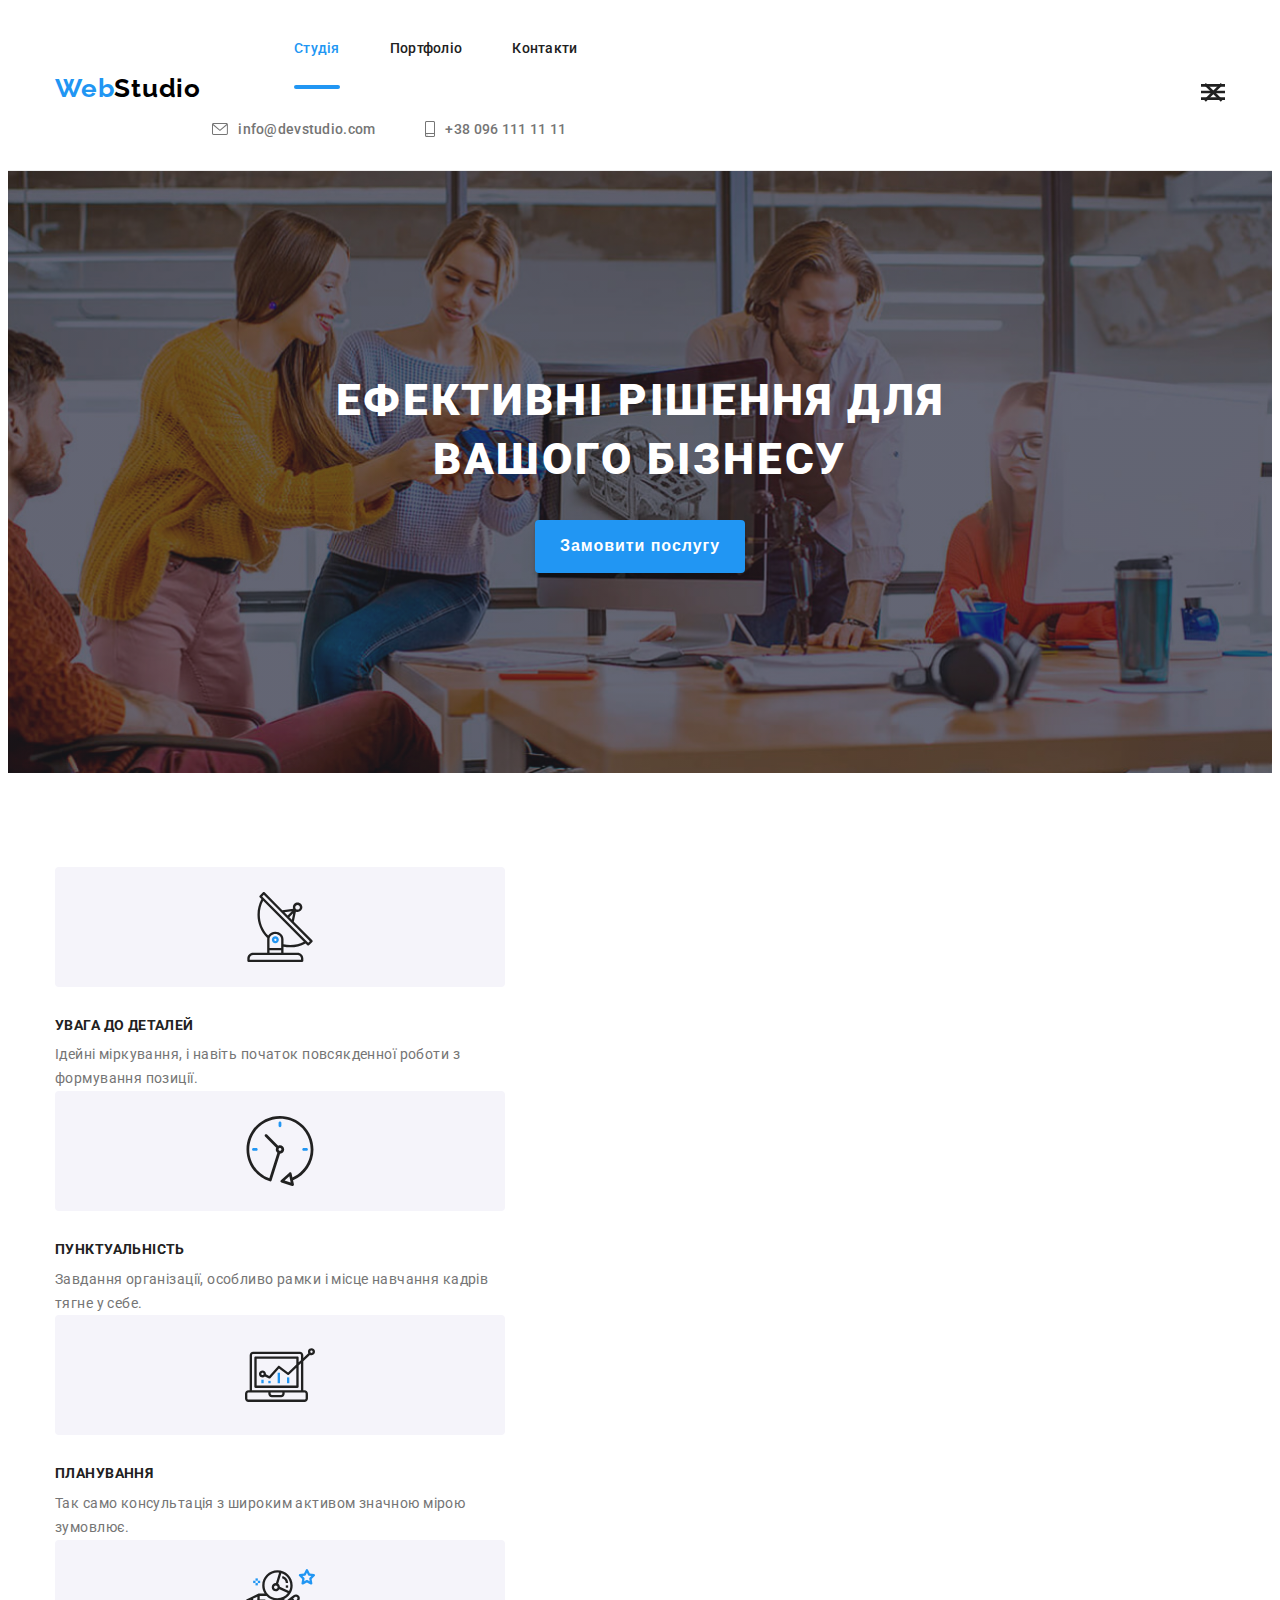
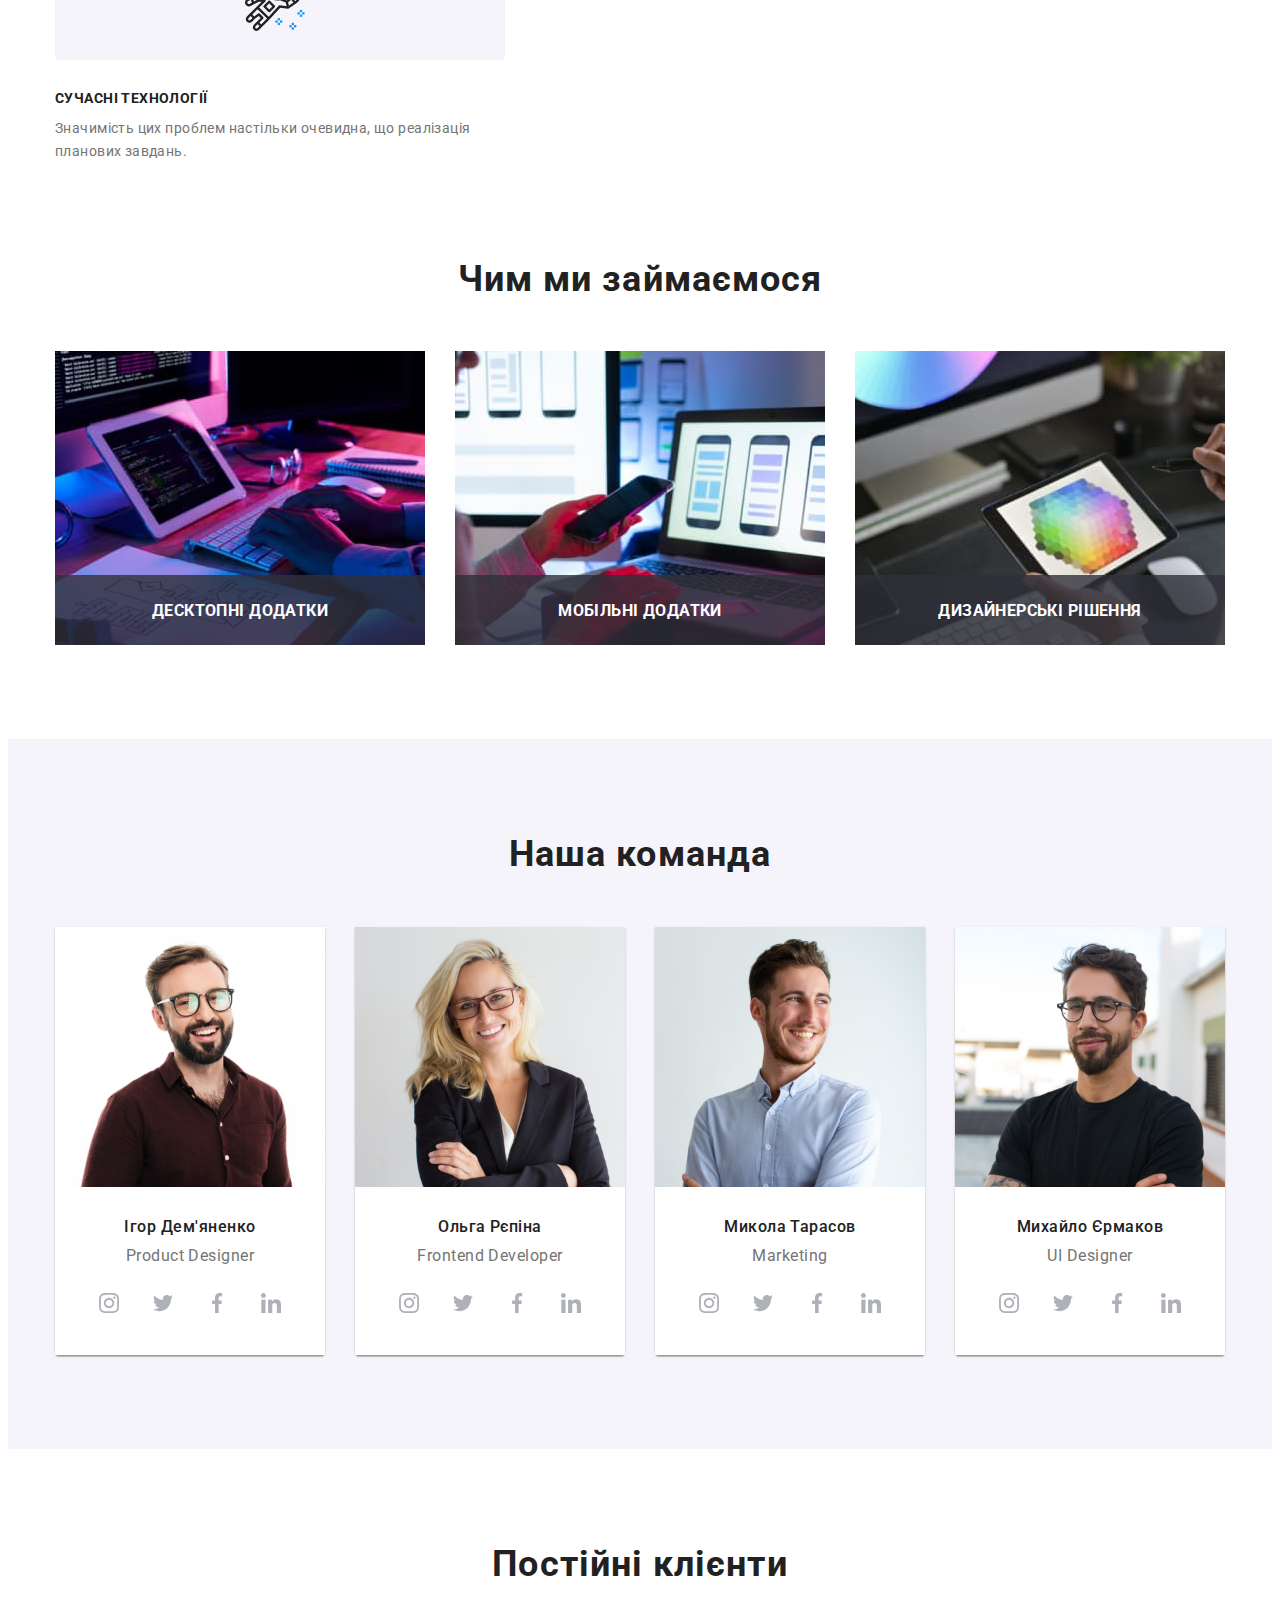
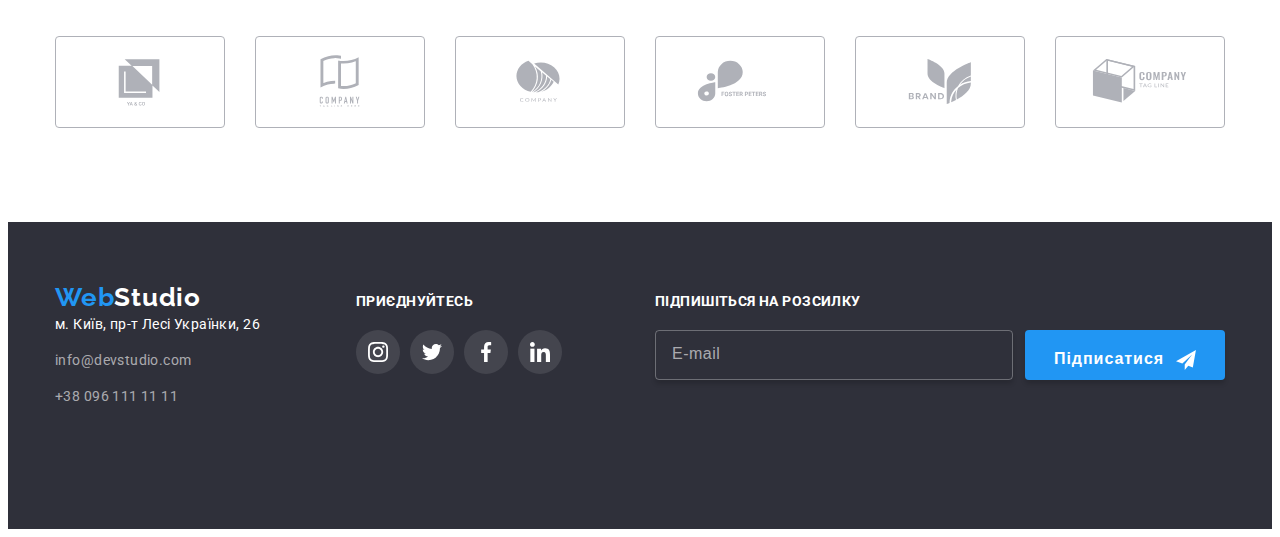
==== commit c90d7b49: "added mobile-firt styles" ====
--- a/index.html
+++ b/index.html
@@ -23,13 +23,11 @@
     <!-- Шапка -->
     <header class="page-header">
       <div class="container page-header__container">
-        <nav class="nav">
-          <a
-            class="logo"
-            href="./index.html"
-            aria-label="Логотип сайту Вебстудіо"
-            >Web<span class="logo--dark">Studio</span></a
-          >
+        <a class="logo page-header__logo" href="./index.html" aria-label="Логотип сайту Вебстудіо"
+          >Web<span class="logo--dark">Studio</span></a
+        >
+        <div class="page-header__menu">
+          <nav class="nav">
           <ul class="nav-list list">
             <li class="nav__item">
               <a class="nav__link nav__link--current" href="./index.html"
@@ -60,7 +58,18 @@
               ><span>+38 096 111 11 11</span></a
             >
           </li>
+        </div>
+        
         </ul>
+        <button class="page-header__button" type="button">
+
+          <svg class="page-header__icon open" width="40" height="40">
+            <use href="./img/sprite-header-icons.svg#menu"></use>
+          </svg>
+          <svg class="page-header__icon close" width="40" height="40">
+            <use href="./img/sprite-header-icons.svg#close-menu"></use>
+          </svg>
+        </button>
       </div>
     </header>
 
@@ -163,8 +172,8 @@
       <section class="benefits section">
         <div class="container">
           <h2 class="section-tittle visually-hidden">Наші особливості</h2>
-          <ul class="benefits__list list grid">
-            <li class="benefits__item grid-item antenna">
+          <ul class="benefits__list list">
+            <li class="benefits__item">
               <div class="benefits__block">
                 <svg class="benefits__icon" width="70" height="70">
                   <use href="./img/sprite.svg#antenna"></use>
@@ -176,7 +185,7 @@
                 формування позиції.
               </p>
             </li>
-            <li class="benefits__item grid-item clock">
+            <li class="benefits__item">
               <div class="benefits__block">
                 <svg class="benefits__icon" width="70" height="70">
                   <use href="./img/sprite.svg#clock"></use>
@@ -188,7 +197,7 @@
                 тягне у себе.
               </p>
             </li>
-            <li class="benefits__item grid-item diagram">
+            <li class="benefits__item">
               <div class="benefits__block">
                 <svg class="benefits__icon" width="70" height="70">
                   <use href="./img/sprite.svg#diagram"></use>
@@ -199,7 +208,7 @@
                 Так само консультація з широким активом значною мірою зумовлює.
               </p>
             </li>
-            <li class="benefits__item grid-item astronaut">
+            <li class="benefits__item">
               <div class="benefits__block">
                 <svg class="benefits__icon" width="70" height="70">
                   <use href="./img/sprite.svg#astronaut"></use>
@@ -648,7 +657,7 @@
         </div>
         <div class="socials page-footer__socials">
           <p class="page-footer__text">приєднуйтесь</p>
-          <ul class="socials-list list">
+          <ul class="socials-list page-footer__list list">
             <li class="socials__item">
               <a
                 class="socials__link"
@@ -713,11 +722,11 @@
               />
               <div class="subscription__box">
                 <button class="button subscription__button" type="submit">
-                  Підписатися
+                  <span class="button__text">Підписатися</span>
+                  <svg class="button__img" width="32" height="32">
+                    <use href="./img/sprite.svg#send"></use>
+                  </svg>
                 </button>
-                <svg class="subscription__img" width="32" height="32">
-                  <use href="./img/sprite.svg#send"></use>
-                </svg>
               </div>
             </div>
           </form>
--- a/css/main.min.css
+++ b/css/main.min.css
@@ -1 +1 @@
-:root{--background-color-1: #ffffff;--background-color-2: #f5f4fa;--background-color-3: #2f303a;--accent-color: #2196f3;--accent-color-2: #188ce8;--main-black-color: #212121;--text-color: #757575;--footer-link-color: rgba(255, 255, 255, 0.6);--border-color: #ececec;--border-second-color: #eeeeee;--background-color-4: #c4c4c4;--background-color-5: rgba(255, 255, 255, 0.1);--background-modal: rgba(0, 0, 0, 0.2);--modal-button: rgba(0, 0, 0, 0.1);--modal-icon-button: #000000;--gallary-background: rgba(47, 48, 58, 0.8);--team-icons-color: #afb1b8;--portfolio-overlay: rgba(33, 150, 243, 0.9);--card-gap: 30px;--grid-items: 4}.visually-hidden{position:absolute;width:1px;height:1px;margin:-1px;border:0;padding:0;white-space:nowrap;-webkit-clip-path:inset(100%);clip-path:inset(100%);clip:rect(0 0 0 0);overflow:hidden}*,*::before,*::after{-webkit-box-sizing:border-box;box-sizing:border-box}body{background-color:var(--background-color-1);font-family:"Roboto",sans-serif}.img{display:block;max-width:100%;height:auto}.grid{display:-webkit-box;display:-ms-flexbox;display:flex;-ms-flex-wrap:wrap;flex-wrap:wrap;gap:var(--card-gap)}.grid-item{-ms-flex-preferred-size:calc((100% - var(--card-gap)*(var(--grid-items) - 1))/var(--grid-items));flex-basis:calc((100% - var(--card-gap)*(var(--grid-items) - 1))/var(--grid-items))}.container{max-width:1200px;margin:0 auto;padding-left:15px;padding-right:15px}.section{padding-top:94px;padding-bottom:94px}.section-tittle{color:var(--main-black-color);text-align:center;font-size:36px;font-weight:700;line-height:1.2;letter-spacing:1.08px}h1,h2,h3,h4,h5,h6,p{margin:0;padding:0}.list{list-style:none;margin:0;padding:0}.nav{display:-webkit-box;display:-ms-flexbox;display:flex;-webkit-box-align:center;-ms-flex-align:center;align-items:center}.nav-list{display:-webkit-box;display:-ms-flexbox;display:flex;-webkit-box-align:center;-ms-flex-align:center;align-items:center;margin-left:93px;list-style:none}.nav__item{position:relative}.nav__item:not(:last-child){margin-right:50px}.nav__link{display:block;padding-top:32px;padding-bottom:32px;color:var(--main-black-color);font-size:14px;font-weight:500;line-height:1.2;letter-spacing:.28px;text-decoration:none;-webkit-transition:color 250ms cubic-bezier(0.4, 0, 0.2, 1);transition:color 250ms cubic-bezier(0.4, 0, 0.2, 1)}.nav__link:hover,.nav__link:focus,.nav__link:active{color:var(--accent-color)}.nav__link--current{color:var(--accent-color)}.nav__link--current::after{content:"";position:absolute;bottom:0;left:0;display:block;width:100%;height:4px;border-radius:2px;background:var(--accent-color)}.logo{padding-top:24px;padding-bottom:25px;color:var(--accent-color);font-family:"Raleway",sans-serif;text-decoration:none;font-size:26px;font-weight:700;line-height:1.2;letter-spacing:.78px}.logo--dark{color:#000}.logo--light{color:#fff}.contacts{display:-webkit-box;display:-ms-flexbox;display:flex;-webkit-box-pack:center;-ms-flex-pack:center;justify-content:center;-webkit-box-align:center;-ms-flex-align:center;align-items:center;margin-left:auto}.contacts__item:not(:last-child){margin-right:50px}.contacts__link{display:-webkit-box;display:-ms-flexbox;display:flex;-webkit-box-align:center;-ms-flex-align:center;align-items:center;padding-top:32px;padding-bottom:32px;color:var(--text-color);text-decoration:none;font-size:14px;font-weight:500;line-height:1.2;letter-spacing:.28px;-webkit-transition:color 250ms cubic-bezier(0.4, 0, 0.2, 1);transition:color 250ms cubic-bezier(0.4, 0, 0.2, 1)}.contacts__link:hover,.contacts__link:focus{color:var(--accent-color)}.contacts__icon{margin-right:10px;fill:currentColor}.backdrop{position:fixed;width:100vw;height:100vh;top:0;left:0;z-index:100;opacity:1;display:-webkit-box;display:-ms-flexbox;display:flex;-webkit-box-pack:center;-ms-flex-pack:center;justify-content:center;-webkit-box-align:center;-ms-flex-align:center;align-items:center;background-color:var(--background-modal);-webkit-transition:opacity 250ms cubic-bezier(0.4, 0, 0.2, 1);transition:opacity 250ms cubic-bezier(0.4, 0, 0.2, 1)}.js-is-hidden{visibility:hidden;opacity:0;pointer-events:none}.modal{position:absolute;top:50%;left:50%;-webkit-transform:translate(-50%, -50%) scale(1);transform:translate(-50%, -50%) scale(1);width:528px;height:581px;margin-right:auto;margin-left:auto;border-radius:4px;background:var(--background-color-1);-webkit-box-shadow:0px 2px 1px 0px rgba(0,0,0,.2),0px 1px 1px 0px rgba(0,0,0,.14),0px 1px 3px 0px rgba(0,0,0,.12);box-shadow:0px 2px 1px 0px rgba(0,0,0,.2),0px 1px 1px 0px rgba(0,0,0,.14),0px 1px 3px 0px rgba(0,0,0,.12);-webkit-transition:-webkit-transform 250ms cubic-bezier(0.4, 0, 0.2, 1);transition:-webkit-transform 250ms cubic-bezier(0.4, 0, 0.2, 1);transition:transform 250ms cubic-bezier(0.4, 0, 0.2, 1);transition:transform 250ms cubic-bezier(0.4, 0, 0.2, 1), -webkit-transform 250ms cubic-bezier(0.4, 0, 0.2, 1)}.backdrop.is-hidden .modal{-webkit-transform:translate(-50%, -50%) scale(0.2);transform:translate(-50%, -50%) scale(0.2)}.modal__button{position:absolute;top:8px;right:8px;display:-webkit-box;display:-ms-flexbox;display:flex;-webkit-box-pack:center;-ms-flex-pack:center;justify-content:center;width:30px;height:30px;-webkit-box-align:center;-ms-flex-align:center;align-items:center;border-radius:50%;cursor:pointer;border:1px solid var(--modal-button);background-color:var(--background-color-1);color:var(--modal-icon-button);-webkit-transition:color 250ms cubic-bezier(0.4, 0, 0.2, 1);transition:color 250ms cubic-bezier(0.4, 0, 0.2, 1)}.modal__button:hover,.modal__button:focus{color:var(--accent-color)}.modal__icon{fill:currentColor}.form{padding-top:40px;padding-right:40px;padding-bottom:40px;padding-left:40px}.form__title{display:block;margin-bottom:12px;color:var(--main-black-color);text-align:center;font-size:20px;font-weight:700;line-height:1.2;letter-spacing:.6px}.form__item{position:relative;display:-webkit-box;display:-ms-flexbox;display:flex;-webkit-box-orient:vertical;-webkit-box-direction:normal;-ms-flex-direction:column;flex-direction:column;-webkit-box-align:start;-ms-flex-align:start;align-items:start;margin-bottom:10px}.form__label{color:var(--text-color);font-size:12px;line-height:1.2;letter-spacing:.12px}.form__label:not(:last-child){margin-bottom:4px}.form__image{position:absolute;bottom:11px;left:12px;-webkit-transition:fill 250ms cubic-bezier(0.4, 0, 0.2, 1);transition:fill 250ms cubic-bezier(0.4, 0, 0.2, 1)}.form__input:focus+.form__image{fill:var(--accent-color)}.form__input{width:100%;height:40px;padding-top:11px;padding-right:12px;padding-bottom:11px;padding-left:42px;border-radius:4px;border:1px solid rgba(33,33,33,.2);cursor:pointer;-webkit-transition:border 250ms cubic-bezier(0.4, 0, 0.2, 1);transition:border 250ms cubic-bezier(0.4, 0, 0.2, 1)}.form__input:focus{border:1px solid var(--accent-color);outline:rgba(0,0,0,0)}.form__text-block{margin-bottom:20px}.form__textarea{width:100%;height:120px;padding-top:12px;padding-right:16px;padding-bottom:12px;padding-left:16px;resize:none;cursor:pointer;border-radius:4px;border:1px solid rgba(33,33,33,.2);-webkit-transition:border 250ms cubic-bezier(0.4, 0, 0.2, 1);transition:border 250ms cubic-bezier(0.4, 0, 0.2, 1)}.form__textarea::-webkit-input-placeholder{color:rgba(117,117,117,.5);font-size:12px;line-height:1.2;letter-spacing:.12px}.form__textarea::-moz-placeholder{color:rgba(117,117,117,.5);font-size:12px;line-height:1.2;letter-spacing:.12px}.form__textarea:-ms-input-placeholder{color:rgba(117,117,117,.5);font-size:12px;line-height:1.2;letter-spacing:.12px}.form__textarea::-ms-input-placeholder{color:rgba(117,117,117,.5);font-size:12px;line-height:1.2;letter-spacing:.12px}.form__textarea::placeholder{color:rgba(117,117,117,.5);font-size:12px;line-height:1.2;letter-spacing:.12px}.form__textarea:focus{border:1px solid var(--accent-color);outline:rgba(0,0,0,0)}.form__policy{display:-webkit-box;display:-ms-flexbox;display:flex;-webkit-box-align:center;-ms-flex-align:center;align-items:center;padding-left:12px;margin-bottom:30px}.form__checkbox{display:-webkit-box;display:-ms-flexbox;display:flex;-webkit-box-pack:center;-ms-flex-pack:center;justify-content:center;-webkit-box-align:center;-ms-flex-align:center;align-items:center;width:16px;height:15px;background-color:var(--accent-color);border:2px solid var(--accent-color);border-radius:4px;-webkit-transition:background-color 250ms cubic-bezier(0.4, 0, 0.2, 1),border 250ms cubic-bezier(0.4, 0, 0.2, 1);transition:background-color 250ms cubic-bezier(0.4, 0, 0.2, 1),border 250ms cubic-bezier(0.4, 0, 0.2, 1)}.form__policy-input:checked~.form__checkbox{border:2px solid var(--main-black-color);background:var(--background-color-1)}.form__policy-input:focus~.form__checkbox{border:2px solid var(--accent-color)}.form__policy-image{fill:var(--background-color-1)}.form__checkbox-label{margin-left:8px;font-size:14px;line-height:1.71;letter-spacing:.42px}.form__link{margin-left:5px;color:var(--accent-color);line-height:1.71;letter-spacing:.42px;text-decoration-line:underline}.form__button{display:block;width:200px;height:50px;margin-right:auto;margin-left:auto;border-color:rgba(0,0,0,0);border-radius:4px;background-color:var(--accent-color);-webkit-box-shadow:0px 4px 4px 0px rgba(0,0,0,.15);box-shadow:0px 4px 4px 0px rgba(0,0,0,.15);cursor:pointer;color:var(--background-color-1);text-align:center;font-size:16px;font-weight:700;line-height:1.87;letter-spacing:.96px;-webkit-transition:background-color 250ms cubic-bezier(0.4, 0, 0.2, 1);transition:background-color 250ms cubic-bezier(0.4, 0, 0.2, 1)}.form__button:hover,.form__button:focus{background-color:var(--accent-color-2)}.socials-list{display:-webkit-box;display:-ms-flexbox;display:flex}.socials__item:not(:last-child){margin-right:10px}.socials__link{display:-webkit-box;display:-ms-flexbox;display:flex;-webkit-box-pack:center;-ms-flex-pack:center;justify-content:center;-webkit-box-align:center;-ms-flex-align:center;align-items:center;width:44px;height:44px;border-radius:50%;background-color:var(--background-color-5);-webkit-transition:background-color 250ms cubic-bezier(0.4, 0, 0.2, 1);transition:background-color 250ms cubic-bezier(0.4, 0, 0.2, 1)}.socials__link:hover,.socials__link:focus{background-color:var(--accent-color)}.socials__icon{fill:var(--background-color-1)}.socials__icon--gray{fill:var(--team-icons-color);-webkit-transition:fill 250ms cubic-bezier(0.4, 0, 0.2, 1);transition:fill 250ms cubic-bezier(0.4, 0, 0.2, 1)}.team__link:hover .socials__icon--gray,.team__link:focus .socials__icon--gray{fill:var(--background-color-1)}.portfolio__list{display:-webkit-box;display:-ms-flexbox;display:flex;-webkit-box-pack:center;-ms-flex-pack:center;justify-content:center;margin-bottom:50px}.portfolio__item:not(:last-child){margin-right:8px}.btn{padding-top:6px;padding-right:25px;padding-bottom:6px;padding-left:25px;border-radius:4px;border-color:rgba(0,0,0,0);color:var(--main-black-color);background-color:var(--background-color-2);font-size:16px;font-weight:500;line-height:1,62;letter-spacing:.48px;cursor:pointer;-webkit-transition:color 250ms cubic-bezier(0.4, 0, 0.2, 1),background-color 250ms cubic-bezier(0.4, 0, 0.2, 1),-webkit-box-shadow 250ms cubic-bezier(0.4, 0, 0.2, 1);transition:color 250ms cubic-bezier(0.4, 0, 0.2, 1),background-color 250ms cubic-bezier(0.4, 0, 0.2, 1),-webkit-box-shadow 250ms cubic-bezier(0.4, 0, 0.2, 1);transition:color 250ms cubic-bezier(0.4, 0, 0.2, 1),background-color 250ms cubic-bezier(0.4, 0, 0.2, 1),box-shadow 250ms cubic-bezier(0.4, 0, 0.2, 1);transition:color 250ms cubic-bezier(0.4, 0, 0.2, 1),background-color 250ms cubic-bezier(0.4, 0, 0.2, 1),box-shadow 250ms cubic-bezier(0.4, 0, 0.2, 1),-webkit-box-shadow 250ms cubic-bezier(0.4, 0, 0.2, 1)}.btn--active{color:var(--background-color-1);background-color:var(--accent-color);-webkit-box-shadow:0px 2px 2px 0px rgba(0,0,0,.12),0px 1px 2px 0px rgba(0,0,0,.08),0px 3px 1px 0px rgba(0,0,0,.1);box-shadow:0px 2px 2px 0px rgba(0,0,0,.12),0px 1px 2px 0px rgba(0,0,0,.08),0px 3px 1px 0px rgba(0,0,0,.1)}.btn:hover,.btn:focus{color:var(--background-color-1);background-color:var(--accent-color);-webkit-box-shadow:0px 2px 2px 0px rgba(0,0,0,.12),0px 1px 2px 0px rgba(0,0,0,.08),0px 3px 1px 0px rgba(0,0,0,.1);box-shadow:0px 2px 2px 0px rgba(0,0,0,.12),0px 1px 2px 0px rgba(0,0,0,.08),0px 3px 1px 0px rgba(0,0,0,.1)}.page-header{border-bottom:1px solid var(--border-color)}.page-header__container{display:-webkit-box;display:-ms-flexbox;display:flex;-webkit-box-align:center;-ms-flex-align:center;align-items:center}.hero{max-width:1600px;margin-right:auto;margin-left:auto;padding-top:200px;padding-bottom:200px;background-color:var(--background-color-4);background-image:-webkit-gradient(linear, left top, right top, from(rgba(47, 48, 58, 0.4)), to(rgba(47, 48, 58, 0.4))),url(../img/icons/hero/background-hero.jpg);background-image:linear-gradient(to right, rgba(47, 48, 58, 0.4), rgba(47, 48, 58, 0.4)),url(../img/icons/hero/background-hero.jpg);background-position:center;background-repeat:no-repeat;background-size:cover;text-align:center}.tittle{width:696px;margin-right:auto;margin-left:auto;color:var(--background-color-1);margin-bottom:30px;font-size:44px;font-weight:900;line-height:1.36;letter-spacing:2.64px;text-transform:uppercase}.button{display:block;margin-right:auto;margin-left:auto;color:var(--background-color-1);background-color:var(--accent-color);min-width:200px;padding-top:10px;padding-right:24px;padding-bottom:10px;padding-left:24px;border:1px solid rgba(0,0,0,0);border-radius:4px;-webkit-box-shadow:0px 4px 4px 0px rgba(0,0,0,.15);box-shadow:0px 4px 4px 0px rgba(0,0,0,.15);font-size:16px;font-weight:700;line-height:1.9;letter-spacing:.96px;cursor:pointer}.benefits{padding-bottom:0}.benefits__item{min-width:270px}.benefits__block{display:-webkit-box;display:-ms-flexbox;display:flex;-webkit-box-pack:center;-ms-flex-pack:center;justify-content:center;-webkit-box-align:center;-ms-flex-align:center;align-items:center;height:120px;margin-bottom:30px;border-radius:4px;background-color:var(--background-color-2)}.benefits__subtittle{color:var(--main-black-color);font-size:14px;font-weight:700;line-height:1.2;letter-spacing:.42px;text-transform:uppercase;margin-bottom:10px}.benefits__text{color:var(--text-color);font-size:14px;line-height:1.7;letter-spacing:.42px}.section-tittle{margin-bottom:50px}.gallery__list{display:-webkit-box;display:-ms-flexbox;display:flex;-ms-flex-wrap:wrap;flex-wrap:wrap;gap:30px}.gallery__item{position:relative;z-index:1;--grid-items: 3}.gallery__text{position:absolute;bottom:0;left:0;z-index:1;width:100%;min-height:70px;display:-webkit-inline-box;display:-ms-inline-flexbox;display:inline-flex;-webkit-box-pack:center;-ms-flex-pack:center;justify-content:center;-webkit-box-align:center;-ms-flex-align:center;align-items:center;background-color:var(--gallary-background);color:var(--background-color-1);font-weight:700;line-height:1.2;letter-spacing:.42px;text-transform:uppercase;text-align:center}.team{background-color:var(--background-color-2)}.team__item{border-bottom-right-radius:4px;border-bottom-left-radius:4px;-webkit-box-shadow:0px 2px 1px 0px rgba(0,0,0,.2),0px 1px 1px 0px rgba(0,0,0,.14),0px 1px 3px 0px rgba(0,0,0,.12);box-shadow:0px 2px 1px 0px rgba(0,0,0,.2),0px 1px 1px 0px rgba(0,0,0,.14),0px 1px 3px 0px rgba(0,0,0,.12);text-align:center}.team__conteiner{padding-top:30px;padding-bottom:30px;padding-right:32px;padding-left:32px;background-color:var(--background-color-1)}.team__subtittle{color:var(--main-black-color);font-size:16px;font-weight:500;line-height:1.2;letter-spacing:.48px;margin-bottom:10px}.team__text{margin-bottom:16px;color:var(--text-color);font-size:16px;line-height:1.2;letter-spacing:.48px}.clients__list{display:-webkit-box;display:-ms-flexbox;display:flex;-ms-flex-wrap:wrap;flex-wrap:wrap;gap:30px}.clients__link{display:-webkit-box;display:-ms-flexbox;display:flex;-webkit-box-pack:center;-ms-flex-pack:center;justify-content:center;-webkit-box-align:center;-ms-flex-align:center;align-items:center;width:170px;height:92px;border-radius:4px;border:1px solid var(--team-icons-color);color:var(--team-icons-color);-webkit-transition:color 250ms cubic-bezier(0.4, 0, 0.2, 1),border-color 250ms cubic-bezier(0.4, 0, 0.2, 1);transition:color 250ms cubic-bezier(0.4, 0, 0.2, 1),border-color 250ms cubic-bezier(0.4, 0, 0.2, 1)}.clients__link:hover,.clients__link:focus{color:var(--accent-color);border-color:var(--accent-color)}.clients__icon{fill:currentColor}.page-footer{background-color:var(--background-color-3);padding-top:60px;padding-bottom:60px}.page-footer__container{display:-webkit-box;display:-ms-flexbox;display:flex;-webkit-box-align:baseline;-ms-flex-align:baseline;align-items:baseline;-ms-flex-wrap:wrap;flex-wrap:wrap}.page-footer__logo{display:inline-block;margin-bottom:20px;padding:0}.address-container{margin-right:70px;width:231px}.address__text{display:inline-block;margin-bottom:12px;color:var(--background-color-1);font-size:14px;font-style:normal;line-height:1.7;letter-spacing:.42px}.address__item:first-child{margin-bottom:12px}.address__link{display:inline-block;color:var(--footer-link-color);font-size:14px;font-style:normal;line-height:1.7;letter-spacing:.42px;text-decoration:none;-webkit-transition:color 250ms cubic-bezier(0.4, 0, 0.2, 1);transition:color 250ms cubic-bezier(0.4, 0, 0.2, 1)}.address__link:hover,.address__link:focus{color:var(--background-color-1)}.page-footer__socials{margin-right:93px}.page-footer__text{margin-bottom:20px;color:var(--background-color-1);font-size:14px;font-weight:700;line-height:1.2;letter-spacing:.42px;text-transform:uppercase}.subscription__container{display:-webkit-box;display:-ms-flexbox;display:flex}.subscription__input{width:358px;height:50px;padding-top:15px;padding-right:16px;padding-bottom:15px;padding-left:16px;margin-right:12px;border-radius:4px;border:1px solid rgba(255,255,255,.3);background:rgba(33,150,243,0);-webkit-box-shadow:0px 4px 4px 0px rgba(0,0,0,.15);box-shadow:0px 4px 4px 0px rgba(0,0,0,.15);color:var(--background-color-1)}.subscription__input::-webkit-input-placeholder{color:var(--footer-link-color);font-size:16px;line-height:1.25;letter-spacing:.48px}.subscription__input::-moz-placeholder{color:var(--footer-link-color);font-size:16px;line-height:1.25;letter-spacing:.48px}.subscription__input:-ms-input-placeholder{color:var(--footer-link-color);font-size:16px;line-height:1.25;letter-spacing:.48px}.subscription__input::-ms-input-placeholder{color:var(--footer-link-color);font-size:16px;line-height:1.25;letter-spacing:.48px}.subscription__input::placeholder{color:var(--footer-link-color);font-size:16px;line-height:1.25;letter-spacing:.48px}.subscription__box{position:relative}.subscription__button{padding-right:62px;padding-left:28px;width:200px;height:50px}.subscription__img{position:absolute;top:.5em;left:148px;right:28px;fill:var(--background-color-1)}.portfolio__card{--grid-items: 9;min-width:370px}.portfolio__link{display:block;text-decoration:none;-webkit-transition:-webkit-box-shadow 250ms cubic-bezier(0.4, 0, 0.2, 1);transition:-webkit-box-shadow 250ms cubic-bezier(0.4, 0, 0.2, 1);transition:box-shadow 250ms cubic-bezier(0.4, 0, 0.2, 1);transition:box-shadow 250ms cubic-bezier(0.4, 0, 0.2, 1), -webkit-box-shadow 250ms cubic-bezier(0.4, 0, 0.2, 1)}.portfolio__link:hover,.portfolio__link:focus{-webkit-box-shadow:1px 4px 6px 0px rgba(0,0,0,.16),0px 4px 4px 0px rgba(0,0,0,.06),0px 1px 1px 0px rgba(0,0,0,.12);box-shadow:1px 4px 6px 0px rgba(0,0,0,.16),0px 4px 4px 0px rgba(0,0,0,.06),0px 1px 1px 0px rgba(0,0,0,.12)}.portfolio__overlay{position:relative;overflow:hidden}.portfolio__overlay-text{position:absolute;top:0;left:0;-webkit-transform:translateY(100%);transform:translateY(100%);padding-top:63px;padding-right:24px;padding-bottom:64px;padding-left:24px;background-color:var(--portfolio-overlay);color:var(--background-color-1);font-size:18px;line-height:1.55;letter-spacing:.54px;-webkit-transition:background-color 250ms cubic-bezier(0.4, 0, 0.2, 1),-webkit-transform 250ms cubic-bezier(0.4, 0, 0.2, 1);transition:background-color 250ms cubic-bezier(0.4, 0, 0.2, 1),-webkit-transform 250ms cubic-bezier(0.4, 0, 0.2, 1);transition:transform 250ms cubic-bezier(0.4, 0, 0.2, 1),background-color 250ms cubic-bezier(0.4, 0, 0.2, 1);transition:transform 250ms cubic-bezier(0.4, 0, 0.2, 1),background-color 250ms cubic-bezier(0.4, 0, 0.2, 1),-webkit-transform 250ms cubic-bezier(0.4, 0, 0.2, 1)}.portfolio__link:hover .portfolio__overlay-text,.portfolio__link:focus .portfolio__overlay-text{-webkit-transform:translateY(0);transform:translateY(0)}.portfolio__container{padding-top:20px;padding-right:24px;padding-bottom:20px;padding-left:24px;border-right:1px solid var(--border-second-color);border-bottom:1px solid var(--border-second-color);border-left:1px solid var(--border-second-color)}.portfolio__label{margin-bottom:4px;color:var(--main-black-color);font-size:18px;font-weight:700;line-height:2;letter-spacing:1.08px}.portfolio__text{color:var(--text-color);font-size:16px;line-height:1.87;letter-spacing:.48px}/*# sourceMappingURL=main.min.css.map */+:root{--background-color-1: #ffffff;--background-color-2: #f5f4fa;--background-color-3: #2f303a;--accent-color: #2196f3;--accent-color-2: #188ce8;--main-black-color: #212121;--text-color: #757575;--footer-link-color: rgba(255, 255, 255, 0.6);--border-color: #ececec;--border-second-color: #eeeeee;--background-color-4: #c4c4c4;--background-color-5: rgba(255, 255, 255, 0.1);--background-modal: rgba(0, 0, 0, 0.2);--modal-button: rgba(0, 0, 0, 0.1);--modal-icon-button: #000000;--gallary-background: rgba(47, 48, 58, 0.8);--team-icons-color: #afb1b8;--portfolio-overlay: rgba(33, 150, 243, 0.9);--card-gap: 30px;--grid-items: 4}.visually-hidden{position:absolute;width:1px;height:1px;margin:-1px;border:0;padding:0;white-space:nowrap;-webkit-clip-path:inset(100%);clip-path:inset(100%);clip:rect(0 0 0 0);overflow:hidden}*,*::before,*::after{-webkit-box-sizing:border-box;box-sizing:border-box}body{background-color:var(--background-color-1);font-family:"Roboto",sans-serif}.img{display:block;max-width:100%;height:auto}.grid{display:-webkit-box;display:-ms-flexbox;display:flex;-ms-flex-wrap:wrap;flex-wrap:wrap;gap:var(--card-gap)}.grid-item{-ms-flex-preferred-size:calc((100% - var(--card-gap)*(var(--grid-items) - 1))/var(--grid-items));flex-basis:calc((100% - var(--card-gap)*(var(--grid-items) - 1))/var(--grid-items))}.container{margin-left:auto;margin-right:auto;padding-left:15px;padding-right:15px}@media screen and (min-width: 480px)and (max-width: 767px){.container{max-width:480px}}@media screen and (min-width: 768px){.container{width:768px}}@media screen and (min-width: 1200px){.container{width:1200px}}.section{padding-top:60px;padding-bottom:60px}@media screen and (min-width: 1200px){.section{padding-top:94px;padding-bottom:94px}}.section-tittle{margin-bottom:30px;color:var(--main-black-color);text-align:center;font-size:28px;font-weight:700;line-height:1.2;letter-spacing:.84px}@media screen and (min-width: 1200px){.section-tittle{margin-bottom:50px;font-size:36px;letter-spacing:1.08px}}h1,h2,h3,h4,h5,h6,p{margin:0;padding:0}.list{list-style:none;margin:0;padding:0}.nav{display:-webkit-box;display:-ms-flexbox;display:flex;-webkit-box-align:center;-ms-flex-align:center;align-items:center}.nav-list{display:none}@media screen and (min-width: 768px){.nav-list{display:-webkit-box;display:-ms-flexbox;display:flex;-webkit-box-align:center;-ms-flex-align:center;align-items:center;margin-left:93px;list-style:none}}.nav__item{position:relative}.nav__item:not(:last-child){margin-right:50px}.nav__link{display:block;padding-top:32px;padding-bottom:32px;color:var(--main-black-color);font-size:14px;font-weight:500;line-height:1.2;letter-spacing:.28px;text-decoration:none;-webkit-transition:color 250ms cubic-bezier(0.4, 0, 0.2, 1);transition:color 250ms cubic-bezier(0.4, 0, 0.2, 1)}.nav__link:hover,.nav__link:focus,.nav__link:active{color:var(--accent-color)}.nav__link--current{color:var(--accent-color)}.nav__link--current::after{content:"";position:absolute;bottom:0;left:0;display:block;width:100%;height:4px;border-radius:2px;background:var(--accent-color)}.logo{padding-top:24px;padding-bottom:25px;color:var(--accent-color);font-family:"Raleway",sans-serif;text-decoration:none;font-size:24px;font-weight:700;line-height:1.2;letter-spacing:.72px}.logo--dark{color:#000}.logo--light{color:#fff}@media screen and (min-width: 1200px){.logo{font-size:26px;letter-spacing:.78px}}.contacts{display:none}@media screen and (min-width: 768px){.contacts{display:block}}@media screen and (min-width: 1200px){.contacts{display:-webkit-box;display:-ms-flexbox;display:flex;-webkit-box-pack:center;-ms-flex-pack:center;justify-content:center;-webkit-box-align:center;-ms-flex-align:center;align-items:center;margin-left:auto}}.contacts__item:not(:last-child){margin-right:50px}.contacts__link{display:-webkit-box;display:-ms-flexbox;display:flex;-webkit-box-align:center;-ms-flex-align:center;align-items:center;padding-top:32px;padding-bottom:32px;color:var(--text-color);text-decoration:none;font-size:14px;font-weight:500;line-height:1.2;letter-spacing:.28px;-webkit-transition:color 250ms cubic-bezier(0.4, 0, 0.2, 1);transition:color 250ms cubic-bezier(0.4, 0, 0.2, 1)}.contacts__link:hover,.contacts__link:focus{color:var(--accent-color)}.contacts__icon{margin-right:10px;fill:currentColor}.backdrop{position:fixed;width:100vw;height:100vh;top:0;left:0;z-index:100;opacity:1;display:-webkit-box;display:-ms-flexbox;display:flex;-webkit-box-pack:center;-ms-flex-pack:center;justify-content:center;-webkit-box-align:center;-ms-flex-align:center;align-items:center;background-color:var(--background-modal);-webkit-transition:opacity 250ms cubic-bezier(0.4, 0, 0.2, 1);transition:opacity 250ms cubic-bezier(0.4, 0, 0.2, 1)}.js-is-hidden{visibility:hidden;opacity:0;pointer-events:none}.modal{position:absolute;top:50%;left:50%;-webkit-transform:translate(-50%, -50%) scale(1);transform:translate(-50%, -50%) scale(1);width:528px;height:581px;margin-right:auto;margin-left:auto;border-radius:4px;background:var(--background-color-1);-webkit-box-shadow:0px 2px 1px 0px rgba(0,0,0,.2),0px 1px 1px 0px rgba(0,0,0,.14),0px 1px 3px 0px rgba(0,0,0,.12);box-shadow:0px 2px 1px 0px rgba(0,0,0,.2),0px 1px 1px 0px rgba(0,0,0,.14),0px 1px 3px 0px rgba(0,0,0,.12);-webkit-transition:-webkit-transform 250ms cubic-bezier(0.4, 0, 0.2, 1);transition:-webkit-transform 250ms cubic-bezier(0.4, 0, 0.2, 1);transition:transform 250ms cubic-bezier(0.4, 0, 0.2, 1);transition:transform 250ms cubic-bezier(0.4, 0, 0.2, 1), -webkit-transform 250ms cubic-bezier(0.4, 0, 0.2, 1)}.backdrop.is-hidden .modal{-webkit-transform:translate(-50%, -50%) scale(0.2);transform:translate(-50%, -50%) scale(0.2)}.modal__button{position:absolute;top:8px;right:8px;display:-webkit-box;display:-ms-flexbox;display:flex;-webkit-box-pack:center;-ms-flex-pack:center;justify-content:center;width:30px;height:30px;-webkit-box-align:center;-ms-flex-align:center;align-items:center;border-radius:50%;cursor:pointer;border:1px solid var(--modal-button);background-color:var(--background-color-1);color:var(--modal-icon-button);-webkit-transition:color 250ms cubic-bezier(0.4, 0, 0.2, 1);transition:color 250ms cubic-bezier(0.4, 0, 0.2, 1)}.modal__button:hover,.modal__button:focus{color:var(--accent-color)}.modal__icon{fill:currentColor}.form{padding-top:40px;padding-right:40px;padding-bottom:40px;padding-left:40px}.form__title{display:block;margin-bottom:12px;color:var(--main-black-color);text-align:center;font-size:20px;font-weight:700;line-height:1.2;letter-spacing:.6px}.form__item{position:relative;display:-webkit-box;display:-ms-flexbox;display:flex;-webkit-box-orient:vertical;-webkit-box-direction:normal;-ms-flex-direction:column;flex-direction:column;-webkit-box-align:start;-ms-flex-align:start;align-items:start;margin-bottom:10px}.form__label{color:var(--text-color);font-size:12px;line-height:1.2;letter-spacing:.12px}.form__label:not(:last-child){margin-bottom:4px}.form__image{position:absolute;bottom:11px;left:12px;-webkit-transition:fill 250ms cubic-bezier(0.4, 0, 0.2, 1);transition:fill 250ms cubic-bezier(0.4, 0, 0.2, 1)}.form__input:focus+.form__image{fill:var(--accent-color)}.form__input{width:100%;height:40px;padding-top:11px;padding-right:12px;padding-bottom:11px;padding-left:42px;border-radius:4px;border:1px solid rgba(33,33,33,.2);cursor:pointer;-webkit-transition:border 250ms cubic-bezier(0.4, 0, 0.2, 1);transition:border 250ms cubic-bezier(0.4, 0, 0.2, 1)}.form__input:focus{border:1px solid var(--accent-color);outline:rgba(0,0,0,0)}.form__text-block{margin-bottom:20px}.form__textarea{width:100%;height:120px;padding-top:12px;padding-right:16px;padding-bottom:12px;padding-left:16px;resize:none;cursor:pointer;border-radius:4px;border:1px solid rgba(33,33,33,.2);-webkit-transition:border 250ms cubic-bezier(0.4, 0, 0.2, 1);transition:border 250ms cubic-bezier(0.4, 0, 0.2, 1)}.form__textarea::-webkit-input-placeholder{color:rgba(117,117,117,.5);font-size:12px;line-height:1.2;letter-spacing:.12px}.form__textarea::-moz-placeholder{color:rgba(117,117,117,.5);font-size:12px;line-height:1.2;letter-spacing:.12px}.form__textarea:-ms-input-placeholder{color:rgba(117,117,117,.5);font-size:12px;line-height:1.2;letter-spacing:.12px}.form__textarea::-ms-input-placeholder{color:rgba(117,117,117,.5);font-size:12px;line-height:1.2;letter-spacing:.12px}.form__textarea::placeholder{color:rgba(117,117,117,.5);font-size:12px;line-height:1.2;letter-spacing:.12px}.form__textarea:focus{border:1px solid var(--accent-color);outline:rgba(0,0,0,0)}.form__policy{display:-webkit-box;display:-ms-flexbox;display:flex;-webkit-box-align:center;-ms-flex-align:center;align-items:center;padding-left:12px;margin-bottom:30px}.form__checkbox{display:-webkit-box;display:-ms-flexbox;display:flex;-webkit-box-pack:center;-ms-flex-pack:center;justify-content:center;-webkit-box-align:center;-ms-flex-align:center;align-items:center;width:16px;height:15px;background-color:var(--accent-color);border:2px solid var(--accent-color);border-radius:4px;-webkit-transition:background-color 250ms cubic-bezier(0.4, 0, 0.2, 1),border 250ms cubic-bezier(0.4, 0, 0.2, 1);transition:background-color 250ms cubic-bezier(0.4, 0, 0.2, 1),border 250ms cubic-bezier(0.4, 0, 0.2, 1)}.form__policy-input:checked~.form__checkbox{border:2px solid var(--main-black-color);background:var(--background-color-1)}.form__policy-input:focus~.form__checkbox{border:2px solid var(--accent-color)}.form__policy-image{fill:var(--background-color-1)}.form__checkbox-label{margin-left:8px;font-size:14px;line-height:1.71;letter-spacing:.42px}.form__link{margin-left:5px;color:var(--accent-color);line-height:1.71;letter-spacing:.42px;text-decoration-line:underline}.form__button{display:block;width:200px;height:50px;margin-right:auto;margin-left:auto;border-color:rgba(0,0,0,0);border-radius:4px;background-color:var(--accent-color);-webkit-box-shadow:0px 4px 4px 0px rgba(0,0,0,.15);box-shadow:0px 4px 4px 0px rgba(0,0,0,.15);cursor:pointer;color:var(--background-color-1);text-align:center;font-size:16px;font-weight:700;line-height:1.87;letter-spacing:.96px;-webkit-transition:background-color 250ms cubic-bezier(0.4, 0, 0.2, 1);transition:background-color 250ms cubic-bezier(0.4, 0, 0.2, 1)}.form__button:hover,.form__button:focus{background-color:var(--accent-color-2)}.socials-list{display:-webkit-box;display:-ms-flexbox;display:flex}.socials__item:not(:last-child){margin-right:10px}.socials__link{display:-webkit-box;display:-ms-flexbox;display:flex;-webkit-box-pack:center;-ms-flex-pack:center;justify-content:center;-webkit-box-align:center;-ms-flex-align:center;align-items:center;width:44px;height:44px;border-radius:50%;background-color:var(--background-color-5);-webkit-transition:background-color 250ms cubic-bezier(0.4, 0, 0.2, 1);transition:background-color 250ms cubic-bezier(0.4, 0, 0.2, 1)}.socials__link:hover,.socials__link:focus{background-color:var(--accent-color)}.socials__icon{fill:var(--background-color-1)}.socials__icon--gray{fill:var(--team-icons-color);-webkit-transition:fill 250ms cubic-bezier(0.4, 0, 0.2, 1);transition:fill 250ms cubic-bezier(0.4, 0, 0.2, 1)}.team__link:hover .socials__icon--gray,.team__link:focus .socials__icon--gray{fill:var(--background-color-1)}.portfolio__list{display:-webkit-box;display:-ms-flexbox;display:flex;-webkit-box-pack:center;-ms-flex-pack:center;justify-content:center;margin-bottom:50px}.portfolio__item:not(:last-child){margin-right:8px}.btn{padding-top:6px;padding-right:25px;padding-bottom:6px;padding-left:25px;border-radius:4px;border-color:rgba(0,0,0,0);color:var(--main-black-color);background-color:var(--background-color-2);font-size:16px;font-weight:500;line-height:1,62;letter-spacing:.48px;cursor:pointer;-webkit-transition:color 250ms cubic-bezier(0.4, 0, 0.2, 1),background-color 250ms cubic-bezier(0.4, 0, 0.2, 1),-webkit-box-shadow 250ms cubic-bezier(0.4, 0, 0.2, 1);transition:color 250ms cubic-bezier(0.4, 0, 0.2, 1),background-color 250ms cubic-bezier(0.4, 0, 0.2, 1),-webkit-box-shadow 250ms cubic-bezier(0.4, 0, 0.2, 1);transition:color 250ms cubic-bezier(0.4, 0, 0.2, 1),background-color 250ms cubic-bezier(0.4, 0, 0.2, 1),box-shadow 250ms cubic-bezier(0.4, 0, 0.2, 1);transition:color 250ms cubic-bezier(0.4, 0, 0.2, 1),background-color 250ms cubic-bezier(0.4, 0, 0.2, 1),box-shadow 250ms cubic-bezier(0.4, 0, 0.2, 1),-webkit-box-shadow 250ms cubic-bezier(0.4, 0, 0.2, 1)}.btn--active{color:var(--background-color-1);background-color:var(--accent-color);-webkit-box-shadow:0px 2px 2px 0px rgba(0,0,0,.12),0px 1px 2px 0px rgba(0,0,0,.08),0px 3px 1px 0px rgba(0,0,0,.1);box-shadow:0px 2px 2px 0px rgba(0,0,0,.12),0px 1px 2px 0px rgba(0,0,0,.08),0px 3px 1px 0px rgba(0,0,0,.1)}.btn:hover,.btn:focus{color:var(--background-color-1);background-color:var(--accent-color);-webkit-box-shadow:0px 2px 2px 0px rgba(0,0,0,.12),0px 1px 2px 0px rgba(0,0,0,.08),0px 3px 1px 0px rgba(0,0,0,.1);box-shadow:0px 2px 2px 0px rgba(0,0,0,.12),0px 1px 2px 0px rgba(0,0,0,.08),0px 3px 1px 0px rgba(0,0,0,.1)}.page-header{border-bottom:1px solid var(--border-color)}.page-header__logo{display:block}.page-header__button{position:relative;display:block;margin-left:auto;width:40px;height:40px;background-color:rgba(0,0,0,0);border-color:rgba(0,0,0,0)}.page-header__icon{fill:var(--main-black-color);-webkit-transition:fill 250ms cubic-bezier(0.4, 0, 0.2, 1);transition:fill 250ms cubic-bezier(0.4, 0, 0.2, 1)}.page-header__button:hover .page-header__icon,.page-header__button:focus .page-header__icon{fill:var(--accent-color)}.open{position:absolute}@media screen and (min-width: 480px)and (max-width: 767px){.page-header__container{display:-webkit-box;display:-ms-flexbox;display:flex;-webkit-box-align:center;-ms-flex-align:center;align-items:center;width:480px}}@media screen and (min-width: 768px){.page-header__container{width:768px}}@media screen and (min-width: 1200px){.page-header__container{width:1200px;display:-webkit-box;display:-ms-flexbox;display:flex;-webkit-box-align:center;-ms-flex-align:center;align-items:center}}.hero{max-width:480px;margin-right:auto;margin-left:auto;padding-top:200px;padding-bottom:200px;background-color:var(--background-color-4);background-image:-webkit-gradient(linear, left top, right top, from(rgba(47, 48, 58, 0.4)), to(rgba(47, 48, 58, 0.4))),url(../img/icons/hero/background-hero.jpg);background-image:linear-gradient(to right, rgba(47, 48, 58, 0.4), rgba(47, 48, 58, 0.4)),url(../img/icons/hero/background-hero.jpg);background-position:center;background-repeat:no-repeat;background-size:cover;text-align:center}@media screen and (min-width: 1200px){.hero{max-width:1600px}}.tittle{width:360px;margin-right:auto;margin-left:auto;color:var(--background-color-1);margin-bottom:30px;font-size:26px;font-weight:900;line-height:1.61;letter-spacing:1.56px;text-transform:uppercase}@media screen and (min-width: 1200px){.tittle{width:696px;font-size:44px;line-height:1.36;letter-spacing:2.64px}}.button{display:block;margin-right:auto;margin-left:auto;color:var(--background-color-1);background-color:var(--accent-color);min-width:200px;padding-top:10px;padding-right:24px;padding-bottom:10px;padding-left:24px;border:1px solid rgba(0,0,0,0);border-radius:4px;-webkit-box-shadow:0px 4px 4px 0px rgba(0,0,0,.15);box-shadow:0px 4px 4px 0px rgba(0,0,0,.15);font-size:16px;font-weight:700;line-height:1.9;letter-spacing:.96px;cursor:pointer}@media screen and (min-width: 1200px){.benefits{padding-bottom:0}}.benefits__item{max-width:450px}@media screen and (max-width: 767px){.benefits__item{margin-bottom:30px}.benefits__item:last-child{margin-bottom:0}}@media screen and (min-width: 1200px){.benefits__item{min-width:270px}}.benefits__block{display:-webkit-box;display:-ms-flexbox;display:flex;-webkit-box-pack:center;-ms-flex-pack:center;justify-content:center;-webkit-box-align:center;-ms-flex-align:center;align-items:center;max-width:450px;height:120px;margin-bottom:30px;border-radius:4px;background-color:var(--background-color-2)}@media screen and (min-width: 1200px){.benefits__block{min-width:270px}}.benefits__subtittle{color:var(--main-black-color);font-size:14px;font-weight:700;line-height:1.2;letter-spacing:.42px;text-transform:uppercase;margin-bottom:10px;padding-bottom:0}@media screen and (max-width: 767px){.benefits__subtittle{text-align:center}}.benefits__text{color:var(--text-color);font-size:14px;line-height:1.7;letter-spacing:.42px}.gallery{display:none}@media screen and (min-width: 1200px){.gallery{display:block}}.gallery__list{display:-webkit-box;display:-ms-flexbox;display:flex;-ms-flex-wrap:wrap;flex-wrap:wrap;gap:30px}.gallery__item{position:relative;z-index:1;--grid-items: 3}.gallery__text{position:absolute;bottom:0;left:0;z-index:1;width:100%;min-height:70px;display:-webkit-inline-box;display:-ms-inline-flexbox;display:inline-flex;-webkit-box-pack:center;-ms-flex-pack:center;justify-content:center;-webkit-box-align:center;-ms-flex-align:center;align-items:center;background-color:var(--gallary-background);color:var(--background-color-1);font-weight:700;line-height:1.2;letter-spacing:.42px;text-transform:uppercase;text-align:center}.team{background-color:var(--background-color-2)}@media screen and (max-width: 767px){.team__list{display:-webkit-box;display:-ms-flexbox;display:flex;-webkit-box-pack:center;-ms-flex-pack:center;justify-content:center}}.team__item{border-bottom-right-radius:4px;border-bottom-left-radius:4px;-webkit-box-shadow:0px 2px 1px 0px rgba(0,0,0,.2),0px 1px 1px 0px rgba(0,0,0,.14),0px 1px 3px 0px rgba(0,0,0,.12);box-shadow:0px 2px 1px 0px rgba(0,0,0,.2),0px 1px 1px 0px rgba(0,0,0,.14),0px 1px 3px 0px rgba(0,0,0,.12);text-align:center}.team__conteiner{padding-top:30px;padding-bottom:24px;padding-right:32px;padding-left:32px;background-color:var(--background-color-1)}@media screen and (min-width: 1200px){.team__conteiner{padding-bottom:30px}}.team__subtittle{color:var(--main-black-color);font-size:16px;font-weight:500;line-height:1.2;letter-spacing:.48px;margin-bottom:10px}.team__text{margin-bottom:16px;color:var(--text-color);font-size:16px;line-height:1.2;letter-spacing:.48px}.clients__list{display:-webkit-box;display:-ms-flexbox;display:flex;-webkit-box-pack:center;-ms-flex-pack:center;justify-content:center;-webkit-box-align:center;-ms-flex-align:center;align-items:center;-ms-flex-wrap:wrap;flex-wrap:wrap;margin:-15px}.clients__item{max-width:calc(50% - 30px);margin:15px}.clients__link{display:-webkit-box;display:-ms-flexbox;display:flex;-webkit-box-pack:center;-ms-flex-pack:center;justify-content:center;-webkit-box-align:center;-ms-flex-align:center;align-items:center;width:170px;height:92px;border-radius:4px;border:1px solid var(--team-icons-color);color:var(--team-icons-color);-webkit-transition:color 250ms cubic-bezier(0.4, 0, 0.2, 1),border-color 250ms cubic-bezier(0.4, 0, 0.2, 1);transition:color 250ms cubic-bezier(0.4, 0, 0.2, 1),border-color 250ms cubic-bezier(0.4, 0, 0.2, 1)}.clients__link:hover,.clients__link:focus{color:var(--accent-color);border-color:var(--accent-color)}.clients__icon{fill:currentColor}.page-footer{background-color:var(--background-color-3);padding-top:60px;padding-bottom:60px}@media screen and (max-width: 767px){.page-footer{text-align:center}}.page-footer__container{display:block}@media screen and (min-width: 768px){.page-footer__container{display:-webkit-box;display:-ms-flexbox;display:flex;-webkit-box-align:baseline;-ms-flex-align:baseline;align-items:baseline;-ms-flex-wrap:wrap;flex-wrap:wrap}}@media screen and (max-width: 767px){.page-footer__logo{display:inline-block;margin-bottom:28px;padding:0}}.address-container{margin-bottom:60px}@media screen and (min-width: 768px){.address-container{margin-right:70px;width:231px}}.address__text{display:inline-block;margin-bottom:12px;color:var(--background-color-1);font-size:14px;font-style:normal;line-height:1.7;letter-spacing:.42px}.address__item:first-child{margin-bottom:12px}.address__link{display:inline-block;color:var(--footer-link-color);font-size:14px;font-style:normal;line-height:1.7;letter-spacing:.42px;text-decoration:none;-webkit-transition:color 250ms cubic-bezier(0.4, 0, 0.2, 1);transition:color 250ms cubic-bezier(0.4, 0, 0.2, 1)}.address__link:hover,.address__link:focus{color:var(--background-color-1)}@media screen and (max-width: 767px){.page-footer__socials{margin-bottom:60px}}@media screen and (min-width: 1200px){.page-footer__socials{margin-right:93px}}@media screen and (max-width: 767px){.page-footer__list{-webkit-box-pack:center;-ms-flex-pack:center;justify-content:center}}.page-footer__text{margin-bottom:20px;color:var(--background-color-1);font-size:14px;font-weight:700;line-height:1.2;letter-spacing:.42px;text-transform:uppercase}@media screen and (max-width: 767px){.page-footer__text{text-align:center}}@media screen and (min-width: 1200px){.subscription__container{display:-webkit-box;display:-ms-flexbox;display:flex}}.subscription__input{width:358px;height:50px;padding-top:15px;padding-right:16px;padding-bottom:15px;padding-left:16px;margin-right:12px;border-radius:4px;border:1px solid rgba(255,255,255,.3);background:rgba(33,150,243,0);-webkit-box-shadow:0px 4px 4px 0px rgba(0,0,0,.15);box-shadow:0px 4px 4px 0px rgba(0,0,0,.15);color:var(--background-color-1)}.subscription__input::-webkit-input-placeholder{color:var(--footer-link-color);font-size:16px;line-height:1.25;letter-spacing:.48px}.subscription__input::-moz-placeholder{color:var(--footer-link-color);font-size:16px;line-height:1.25;letter-spacing:.48px}.subscription__input:-ms-input-placeholder{color:var(--footer-link-color);font-size:16px;line-height:1.25;letter-spacing:.48px}.subscription__input::-ms-input-placeholder{color:var(--footer-link-color);font-size:16px;line-height:1.25;letter-spacing:.48px}.subscription__input::placeholder{color:var(--footer-link-color);font-size:16px;line-height:1.25;letter-spacing:.48px}@media screen and (max-width: 767px){.subscription__input{margin-bottom:20px}}.subscription__button{display:-webkit-box;display:-ms-flexbox;display:flex;padding-top:13px;padding-right:28px;padding-bottom:13px;padding-left:28px;width:200px;height:50px}.button__text{margin-right:12px}.button__img{fill:var(--background-color-1)}.portfolio__card{--grid-items: 9;min-width:370px}.portfolio__link{display:block;text-decoration:none;-webkit-transition:-webkit-box-shadow 250ms cubic-bezier(0.4, 0, 0.2, 1);transition:-webkit-box-shadow 250ms cubic-bezier(0.4, 0, 0.2, 1);transition:box-shadow 250ms cubic-bezier(0.4, 0, 0.2, 1);transition:box-shadow 250ms cubic-bezier(0.4, 0, 0.2, 1), -webkit-box-shadow 250ms cubic-bezier(0.4, 0, 0.2, 1)}.portfolio__link:hover,.portfolio__link:focus{-webkit-box-shadow:1px 4px 6px 0px rgba(0,0,0,.16),0px 4px 4px 0px rgba(0,0,0,.06),0px 1px 1px 0px rgba(0,0,0,.12);box-shadow:1px 4px 6px 0px rgba(0,0,0,.16),0px 4px 4px 0px rgba(0,0,0,.06),0px 1px 1px 0px rgba(0,0,0,.12)}.portfolio__overlay{position:relative;overflow:hidden}.portfolio__overlay-text{position:absolute;top:0;left:0;-webkit-transform:translateY(100%);transform:translateY(100%);padding-top:63px;padding-right:24px;padding-bottom:64px;padding-left:24px;background-color:var(--portfolio-overlay);color:var(--background-color-1);font-size:18px;line-height:1.55;letter-spacing:.54px;-webkit-transition:background-color 250ms cubic-bezier(0.4, 0, 0.2, 1),-webkit-transform 250ms cubic-bezier(0.4, 0, 0.2, 1);transition:background-color 250ms cubic-bezier(0.4, 0, 0.2, 1),-webkit-transform 250ms cubic-bezier(0.4, 0, 0.2, 1);transition:transform 250ms cubic-bezier(0.4, 0, 0.2, 1),background-color 250ms cubic-bezier(0.4, 0, 0.2, 1);transition:transform 250ms cubic-bezier(0.4, 0, 0.2, 1),background-color 250ms cubic-bezier(0.4, 0, 0.2, 1),-webkit-transform 250ms cubic-bezier(0.4, 0, 0.2, 1)}.portfolio__link:hover .portfolio__overlay-text,.portfolio__link:focus .portfolio__overlay-text{-webkit-transform:translateY(0);transform:translateY(0)}.portfolio__container{padding-top:20px;padding-right:24px;padding-bottom:20px;padding-left:24px;border-right:1px solid var(--border-second-color);border-bottom:1px solid var(--border-second-color);border-left:1px solid var(--border-second-color)}.portfolio__label{margin-bottom:4px;color:var(--main-black-color);font-size:18px;font-weight:700;line-height:2;letter-spacing:1.08px}.portfolio__text{color:var(--text-color);font-size:16px;line-height:1.87;letter-spacing:.48px}/*# sourceMappingURL=main.min.css.map */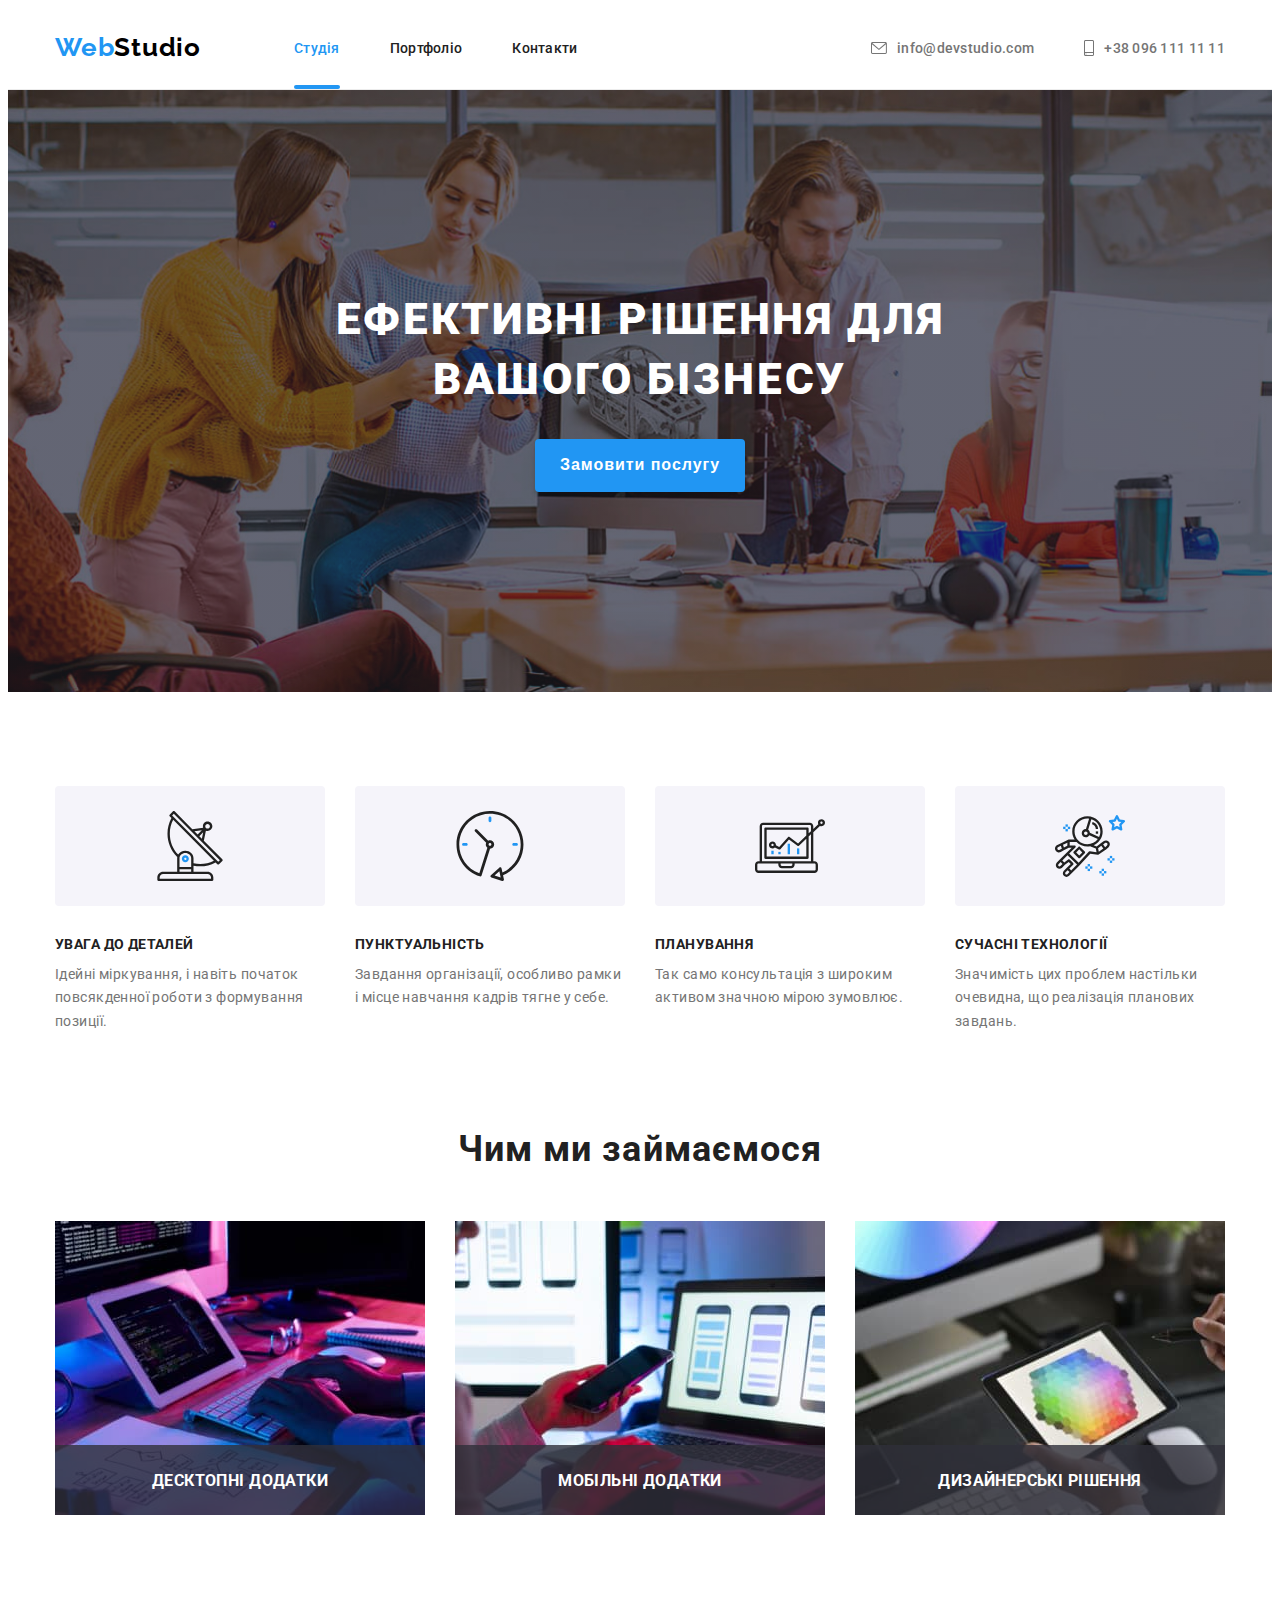
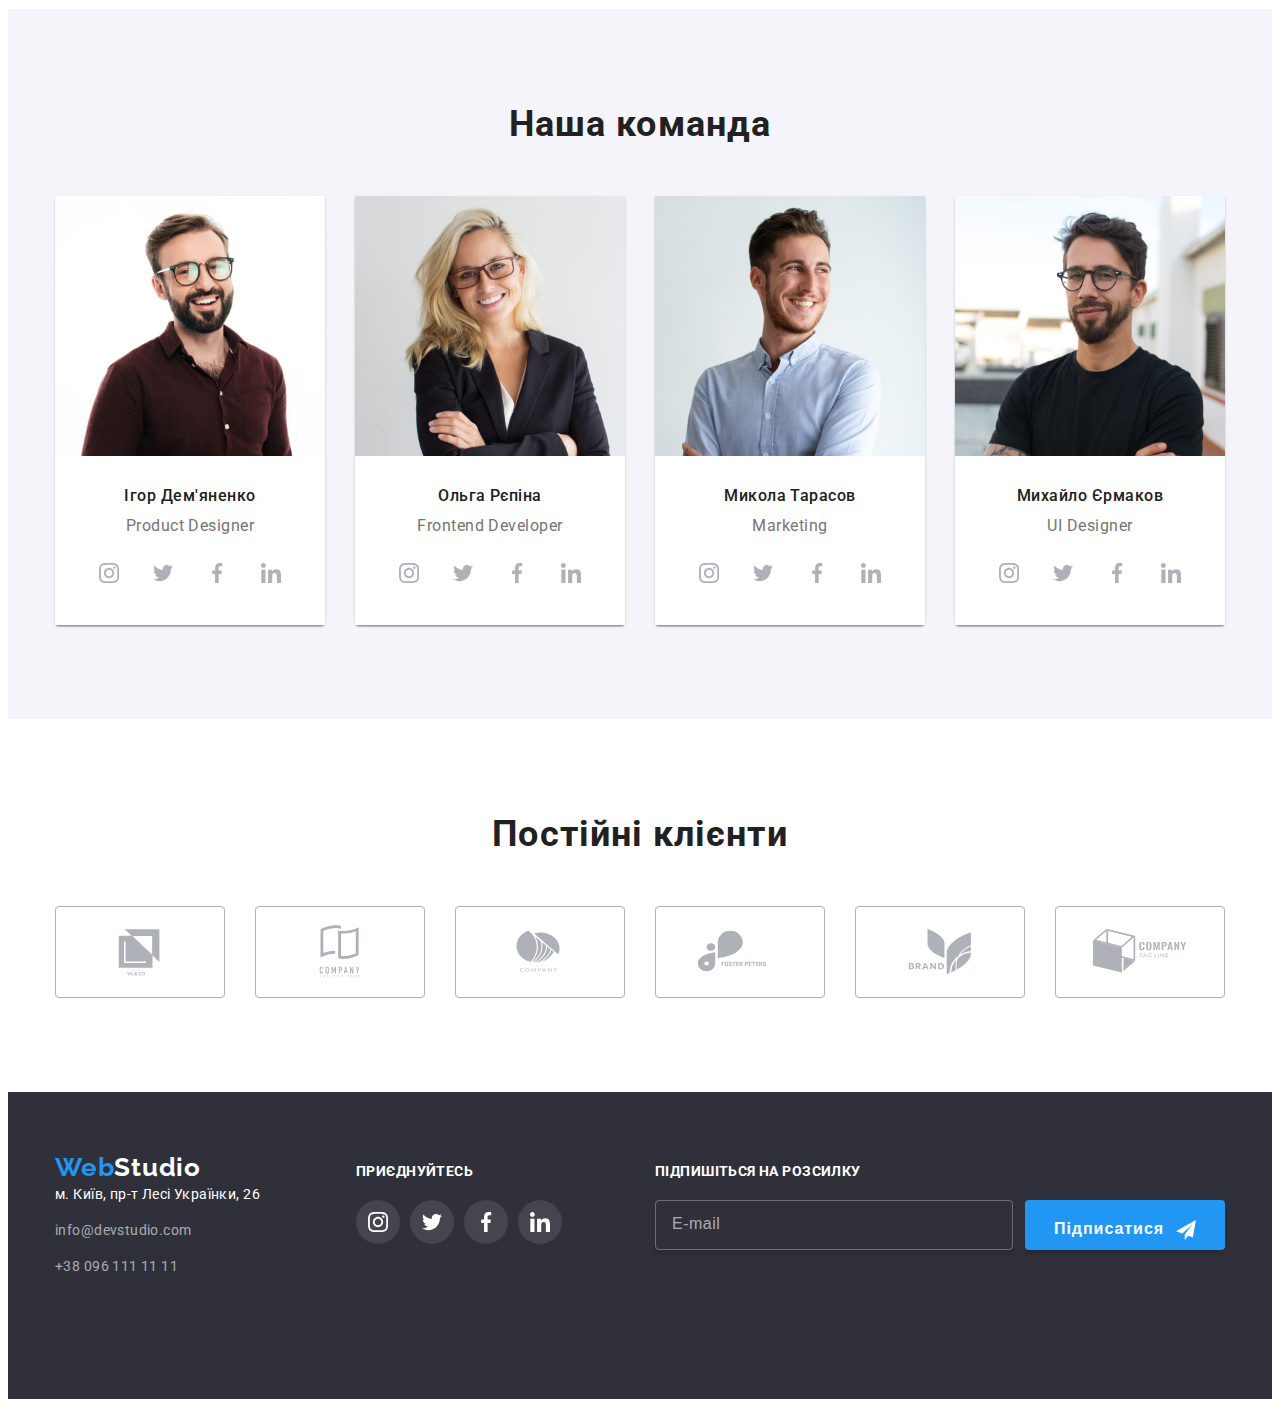
==== commit d96b5526: "corrected tablet-styles for index.html" ====
--- a/index.html
+++ b/index.html
@@ -26,7 +26,7 @@
         <a class="logo page-header__logo" href="./index.html" aria-label="Логотип сайту Вебстудіо"
           >Web<span class="logo--dark">Studio</span></a
         >
-        <div class="page-header__menu">
+        <div class="page-header__menu js-menu-container  mobile-menu" id="mobile-menu">
           <nav class="nav">
           <ul class="nav-list list">
             <li class="nav__item">
@@ -58,16 +58,18 @@
               ><span>+38 096 111 11 11</span></a
             >
           </li>
+          </ul>
+          <button class="page-header__button js-close-menu" type="button">
+          <svg class="page-header__icon " width="40" height="40" aria-label="Перемикач мобільного меню">
+            <use class="page-header__icon--close" href="./img/sprite-header-icons.svg#close-menu" js-close-menu></use>
+          </svg>
+        </button>
         </div>
         
-        </ul>
-        <button class="page-header__button" type="button">
-
-          <svg class="page-header__icon open" width="40" height="40">
-            <use href="./img/sprite-header-icons.svg#menu"></use>
-          </svg>
-          <svg class="page-header__icon close" width="40" height="40">
-            <use href="./img/sprite-header-icons.svg#close-menu"></use>
+        
+        <button class="page-header__button  js-open-menu" type="button" aria-expanded="false" >
+          <svg class="page-header__icon " width="40" height="40" aria-label="Перемикач мобільного меню">
+            <use class="page-header__icon--open" href="./img/sprite-header-icons.svg#menu"  js-open-menu></use>
           </svg>
         </button>
       </div>
@@ -734,5 +736,6 @@
       </div>
     </footer>
     <script src="./js/modal.js"></script>
+    <script src="./js/mobile-menu.js"></script>
   </body>
 </html>
--- a/css/main.min.css
+++ b/css/main.min.css
@@ -1 +1 @@
-:root{--background-color-1: #ffffff;--background-color-2: #f5f4fa;--background-color-3: #2f303a;--accent-color: #2196f3;--accent-color-2: #188ce8;--main-black-color: #212121;--text-color: #757575;--footer-link-color: rgba(255, 255, 255, 0.6);--border-color: #ececec;--border-second-color: #eeeeee;--background-color-4: #c4c4c4;--background-color-5: rgba(255, 255, 255, 0.1);--background-modal: rgba(0, 0, 0, 0.2);--modal-button: rgba(0, 0, 0, 0.1);--modal-icon-button: #000000;--gallary-background: rgba(47, 48, 58, 0.8);--team-icons-color: #afb1b8;--portfolio-overlay: rgba(33, 150, 243, 0.9);--card-gap: 30px;--grid-items: 4}.visually-hidden{position:absolute;width:1px;height:1px;margin:-1px;border:0;padding:0;white-space:nowrap;-webkit-clip-path:inset(100%);clip-path:inset(100%);clip:rect(0 0 0 0);overflow:hidden}*,*::before,*::after{-webkit-box-sizing:border-box;box-sizing:border-box}body{background-color:var(--background-color-1);font-family:"Roboto",sans-serif}.img{display:block;max-width:100%;height:auto}.grid{display:-webkit-box;display:-ms-flexbox;display:flex;-ms-flex-wrap:wrap;flex-wrap:wrap;gap:var(--card-gap)}.grid-item{-ms-flex-preferred-size:calc((100% - var(--card-gap)*(var(--grid-items) - 1))/var(--grid-items));flex-basis:calc((100% - var(--card-gap)*(var(--grid-items) - 1))/var(--grid-items))}.container{margin-left:auto;margin-right:auto;padding-left:15px;padding-right:15px}@media screen and (min-width: 480px)and (max-width: 767px){.container{max-width:480px}}@media screen and (min-width: 768px){.container{width:768px}}@media screen and (min-width: 1200px){.container{width:1200px}}.section{padding-top:60px;padding-bottom:60px}@media screen and (min-width: 1200px){.section{padding-top:94px;padding-bottom:94px}}.section-tittle{margin-bottom:30px;color:var(--main-black-color);text-align:center;font-size:28px;font-weight:700;line-height:1.2;letter-spacing:.84px}@media screen and (min-width: 1200px){.section-tittle{margin-bottom:50px;font-size:36px;letter-spacing:1.08px}}h1,h2,h3,h4,h5,h6,p{margin:0;padding:0}.list{list-style:none;margin:0;padding:0}.nav{display:-webkit-box;display:-ms-flexbox;display:flex;-webkit-box-align:center;-ms-flex-align:center;align-items:center}.nav-list{display:none}@media screen and (min-width: 768px){.nav-list{display:-webkit-box;display:-ms-flexbox;display:flex;-webkit-box-align:center;-ms-flex-align:center;align-items:center;margin-left:93px;list-style:none}}.nav__item{position:relative}.nav__item:not(:last-child){margin-right:50px}.nav__link{display:block;padding-top:32px;padding-bottom:32px;color:var(--main-black-color);font-size:14px;font-weight:500;line-height:1.2;letter-spacing:.28px;text-decoration:none;-webkit-transition:color 250ms cubic-bezier(0.4, 0, 0.2, 1);transition:color 250ms cubic-bezier(0.4, 0, 0.2, 1)}.nav__link:hover,.nav__link:focus,.nav__link:active{color:var(--accent-color)}.nav__link--current{color:var(--accent-color)}.nav__link--current::after{content:"";position:absolute;bottom:0;left:0;display:block;width:100%;height:4px;border-radius:2px;background:var(--accent-color)}.logo{padding-top:24px;padding-bottom:25px;color:var(--accent-color);font-family:"Raleway",sans-serif;text-decoration:none;font-size:24px;font-weight:700;line-height:1.2;letter-spacing:.72px}.logo--dark{color:#000}.logo--light{color:#fff}@media screen and (min-width: 1200px){.logo{font-size:26px;letter-spacing:.78px}}.contacts{display:none}@media screen and (min-width: 768px){.contacts{display:block}}@media screen and (min-width: 1200px){.contacts{display:-webkit-box;display:-ms-flexbox;display:flex;-webkit-box-pack:center;-ms-flex-pack:center;justify-content:center;-webkit-box-align:center;-ms-flex-align:center;align-items:center;margin-left:auto}}.contacts__item:not(:last-child){margin-right:50px}.contacts__link{display:-webkit-box;display:-ms-flexbox;display:flex;-webkit-box-align:center;-ms-flex-align:center;align-items:center;padding-top:32px;padding-bottom:32px;color:var(--text-color);text-decoration:none;font-size:14px;font-weight:500;line-height:1.2;letter-spacing:.28px;-webkit-transition:color 250ms cubic-bezier(0.4, 0, 0.2, 1);transition:color 250ms cubic-bezier(0.4, 0, 0.2, 1)}.contacts__link:hover,.contacts__link:focus{color:var(--accent-color)}.contacts__icon{margin-right:10px;fill:currentColor}.backdrop{position:fixed;width:100vw;height:100vh;top:0;left:0;z-index:100;opacity:1;display:-webkit-box;display:-ms-flexbox;display:flex;-webkit-box-pack:center;-ms-flex-pack:center;justify-content:center;-webkit-box-align:center;-ms-flex-align:center;align-items:center;background-color:var(--background-modal);-webkit-transition:opacity 250ms cubic-bezier(0.4, 0, 0.2, 1);transition:opacity 250ms cubic-bezier(0.4, 0, 0.2, 1)}.js-is-hidden{visibility:hidden;opacity:0;pointer-events:none}.modal{position:absolute;top:50%;left:50%;-webkit-transform:translate(-50%, -50%) scale(1);transform:translate(-50%, -50%) scale(1);width:528px;height:581px;margin-right:auto;margin-left:auto;border-radius:4px;background:var(--background-color-1);-webkit-box-shadow:0px 2px 1px 0px rgba(0,0,0,.2),0px 1px 1px 0px rgba(0,0,0,.14),0px 1px 3px 0px rgba(0,0,0,.12);box-shadow:0px 2px 1px 0px rgba(0,0,0,.2),0px 1px 1px 0px rgba(0,0,0,.14),0px 1px 3px 0px rgba(0,0,0,.12);-webkit-transition:-webkit-transform 250ms cubic-bezier(0.4, 0, 0.2, 1);transition:-webkit-transform 250ms cubic-bezier(0.4, 0, 0.2, 1);transition:transform 250ms cubic-bezier(0.4, 0, 0.2, 1);transition:transform 250ms cubic-bezier(0.4, 0, 0.2, 1), -webkit-transform 250ms cubic-bezier(0.4, 0, 0.2, 1)}.backdrop.is-hidden .modal{-webkit-transform:translate(-50%, -50%) scale(0.2);transform:translate(-50%, -50%) scale(0.2)}.modal__button{position:absolute;top:8px;right:8px;display:-webkit-box;display:-ms-flexbox;display:flex;-webkit-box-pack:center;-ms-flex-pack:center;justify-content:center;width:30px;height:30px;-webkit-box-align:center;-ms-flex-align:center;align-items:center;border-radius:50%;cursor:pointer;border:1px solid var(--modal-button);background-color:var(--background-color-1);color:var(--modal-icon-button);-webkit-transition:color 250ms cubic-bezier(0.4, 0, 0.2, 1);transition:color 250ms cubic-bezier(0.4, 0, 0.2, 1)}.modal__button:hover,.modal__button:focus{color:var(--accent-color)}.modal__icon{fill:currentColor}.form{padding-top:40px;padding-right:40px;padding-bottom:40px;padding-left:40px}.form__title{display:block;margin-bottom:12px;color:var(--main-black-color);text-align:center;font-size:20px;font-weight:700;line-height:1.2;letter-spacing:.6px}.form__item{position:relative;display:-webkit-box;display:-ms-flexbox;display:flex;-webkit-box-orient:vertical;-webkit-box-direction:normal;-ms-flex-direction:column;flex-direction:column;-webkit-box-align:start;-ms-flex-align:start;align-items:start;margin-bottom:10px}.form__label{color:var(--text-color);font-size:12px;line-height:1.2;letter-spacing:.12px}.form__label:not(:last-child){margin-bottom:4px}.form__image{position:absolute;bottom:11px;left:12px;-webkit-transition:fill 250ms cubic-bezier(0.4, 0, 0.2, 1);transition:fill 250ms cubic-bezier(0.4, 0, 0.2, 1)}.form__input:focus+.form__image{fill:var(--accent-color)}.form__input{width:100%;height:40px;padding-top:11px;padding-right:12px;padding-bottom:11px;padding-left:42px;border-radius:4px;border:1px solid rgba(33,33,33,.2);cursor:pointer;-webkit-transition:border 250ms cubic-bezier(0.4, 0, 0.2, 1);transition:border 250ms cubic-bezier(0.4, 0, 0.2, 1)}.form__input:focus{border:1px solid var(--accent-color);outline:rgba(0,0,0,0)}.form__text-block{margin-bottom:20px}.form__textarea{width:100%;height:120px;padding-top:12px;padding-right:16px;padding-bottom:12px;padding-left:16px;resize:none;cursor:pointer;border-radius:4px;border:1px solid rgba(33,33,33,.2);-webkit-transition:border 250ms cubic-bezier(0.4, 0, 0.2, 1);transition:border 250ms cubic-bezier(0.4, 0, 0.2, 1)}.form__textarea::-webkit-input-placeholder{color:rgba(117,117,117,.5);font-size:12px;line-height:1.2;letter-spacing:.12px}.form__textarea::-moz-placeholder{color:rgba(117,117,117,.5);font-size:12px;line-height:1.2;letter-spacing:.12px}.form__textarea:-ms-input-placeholder{color:rgba(117,117,117,.5);font-size:12px;line-height:1.2;letter-spacing:.12px}.form__textarea::-ms-input-placeholder{color:rgba(117,117,117,.5);font-size:12px;line-height:1.2;letter-spacing:.12px}.form__textarea::placeholder{color:rgba(117,117,117,.5);font-size:12px;line-height:1.2;letter-spacing:.12px}.form__textarea:focus{border:1px solid var(--accent-color);outline:rgba(0,0,0,0)}.form__policy{display:-webkit-box;display:-ms-flexbox;display:flex;-webkit-box-align:center;-ms-flex-align:center;align-items:center;padding-left:12px;margin-bottom:30px}.form__checkbox{display:-webkit-box;display:-ms-flexbox;display:flex;-webkit-box-pack:center;-ms-flex-pack:center;justify-content:center;-webkit-box-align:center;-ms-flex-align:center;align-items:center;width:16px;height:15px;background-color:var(--accent-color);border:2px solid var(--accent-color);border-radius:4px;-webkit-transition:background-color 250ms cubic-bezier(0.4, 0, 0.2, 1),border 250ms cubic-bezier(0.4, 0, 0.2, 1);transition:background-color 250ms cubic-bezier(0.4, 0, 0.2, 1),border 250ms cubic-bezier(0.4, 0, 0.2, 1)}.form__policy-input:checked~.form__checkbox{border:2px solid var(--main-black-color);background:var(--background-color-1)}.form__policy-input:focus~.form__checkbox{border:2px solid var(--accent-color)}.form__policy-image{fill:var(--background-color-1)}.form__checkbox-label{margin-left:8px;font-size:14px;line-height:1.71;letter-spacing:.42px}.form__link{margin-left:5px;color:var(--accent-color);line-height:1.71;letter-spacing:.42px;text-decoration-line:underline}.form__button{display:block;width:200px;height:50px;margin-right:auto;margin-left:auto;border-color:rgba(0,0,0,0);border-radius:4px;background-color:var(--accent-color);-webkit-box-shadow:0px 4px 4px 0px rgba(0,0,0,.15);box-shadow:0px 4px 4px 0px rgba(0,0,0,.15);cursor:pointer;color:var(--background-color-1);text-align:center;font-size:16px;font-weight:700;line-height:1.87;letter-spacing:.96px;-webkit-transition:background-color 250ms cubic-bezier(0.4, 0, 0.2, 1);transition:background-color 250ms cubic-bezier(0.4, 0, 0.2, 1)}.form__button:hover,.form__button:focus{background-color:var(--accent-color-2)}.socials-list{display:-webkit-box;display:-ms-flexbox;display:flex}.socials__item:not(:last-child){margin-right:10px}.socials__link{display:-webkit-box;display:-ms-flexbox;display:flex;-webkit-box-pack:center;-ms-flex-pack:center;justify-content:center;-webkit-box-align:center;-ms-flex-align:center;align-items:center;width:44px;height:44px;border-radius:50%;background-color:var(--background-color-5);-webkit-transition:background-color 250ms cubic-bezier(0.4, 0, 0.2, 1);transition:background-color 250ms cubic-bezier(0.4, 0, 0.2, 1)}.socials__link:hover,.socials__link:focus{background-color:var(--accent-color)}.socials__icon{fill:var(--background-color-1)}.socials__icon--gray{fill:var(--team-icons-color);-webkit-transition:fill 250ms cubic-bezier(0.4, 0, 0.2, 1);transition:fill 250ms cubic-bezier(0.4, 0, 0.2, 1)}.team__link:hover .socials__icon--gray,.team__link:focus .socials__icon--gray{fill:var(--background-color-1)}.portfolio__list{display:-webkit-box;display:-ms-flexbox;display:flex;-webkit-box-pack:center;-ms-flex-pack:center;justify-content:center;margin-bottom:50px}.portfolio__item:not(:last-child){margin-right:8px}.btn{padding-top:6px;padding-right:25px;padding-bottom:6px;padding-left:25px;border-radius:4px;border-color:rgba(0,0,0,0);color:var(--main-black-color);background-color:var(--background-color-2);font-size:16px;font-weight:500;line-height:1,62;letter-spacing:.48px;cursor:pointer;-webkit-transition:color 250ms cubic-bezier(0.4, 0, 0.2, 1),background-color 250ms cubic-bezier(0.4, 0, 0.2, 1),-webkit-box-shadow 250ms cubic-bezier(0.4, 0, 0.2, 1);transition:color 250ms cubic-bezier(0.4, 0, 0.2, 1),background-color 250ms cubic-bezier(0.4, 0, 0.2, 1),-webkit-box-shadow 250ms cubic-bezier(0.4, 0, 0.2, 1);transition:color 250ms cubic-bezier(0.4, 0, 0.2, 1),background-color 250ms cubic-bezier(0.4, 0, 0.2, 1),box-shadow 250ms cubic-bezier(0.4, 0, 0.2, 1);transition:color 250ms cubic-bezier(0.4, 0, 0.2, 1),background-color 250ms cubic-bezier(0.4, 0, 0.2, 1),box-shadow 250ms cubic-bezier(0.4, 0, 0.2, 1),-webkit-box-shadow 250ms cubic-bezier(0.4, 0, 0.2, 1)}.btn--active{color:var(--background-color-1);background-color:var(--accent-color);-webkit-box-shadow:0px 2px 2px 0px rgba(0,0,0,.12),0px 1px 2px 0px rgba(0,0,0,.08),0px 3px 1px 0px rgba(0,0,0,.1);box-shadow:0px 2px 2px 0px rgba(0,0,0,.12),0px 1px 2px 0px rgba(0,0,0,.08),0px 3px 1px 0px rgba(0,0,0,.1)}.btn:hover,.btn:focus{color:var(--background-color-1);background-color:var(--accent-color);-webkit-box-shadow:0px 2px 2px 0px rgba(0,0,0,.12),0px 1px 2px 0px rgba(0,0,0,.08),0px 3px 1px 0px rgba(0,0,0,.1);box-shadow:0px 2px 2px 0px rgba(0,0,0,.12),0px 1px 2px 0px rgba(0,0,0,.08),0px 3px 1px 0px rgba(0,0,0,.1)}.page-header{border-bottom:1px solid var(--border-color)}.page-header__logo{display:block}.page-header__button{position:relative;display:block;margin-left:auto;width:40px;height:40px;background-color:rgba(0,0,0,0);border-color:rgba(0,0,0,0)}.page-header__icon{fill:var(--main-black-color);-webkit-transition:fill 250ms cubic-bezier(0.4, 0, 0.2, 1);transition:fill 250ms cubic-bezier(0.4, 0, 0.2, 1)}.page-header__button:hover .page-header__icon,.page-header__button:focus .page-header__icon{fill:var(--accent-color)}.open{position:absolute}@media screen and (min-width: 480px)and (max-width: 767px){.page-header__container{display:-webkit-box;display:-ms-flexbox;display:flex;-webkit-box-align:center;-ms-flex-align:center;align-items:center;width:480px}}@media screen and (min-width: 768px){.page-header__container{width:768px}}@media screen and (min-width: 1200px){.page-header__container{width:1200px;display:-webkit-box;display:-ms-flexbox;display:flex;-webkit-box-align:center;-ms-flex-align:center;align-items:center}}.hero{max-width:480px;margin-right:auto;margin-left:auto;padding-top:200px;padding-bottom:200px;background-color:var(--background-color-4);background-image:-webkit-gradient(linear, left top, right top, from(rgba(47, 48, 58, 0.4)), to(rgba(47, 48, 58, 0.4))),url(../img/icons/hero/background-hero.jpg);background-image:linear-gradient(to right, rgba(47, 48, 58, 0.4), rgba(47, 48, 58, 0.4)),url(../img/icons/hero/background-hero.jpg);background-position:center;background-repeat:no-repeat;background-size:cover;text-align:center}@media screen and (min-width: 1200px){.hero{max-width:1600px}}.tittle{width:360px;margin-right:auto;margin-left:auto;color:var(--background-color-1);margin-bottom:30px;font-size:26px;font-weight:900;line-height:1.61;letter-spacing:1.56px;text-transform:uppercase}@media screen and (min-width: 1200px){.tittle{width:696px;font-size:44px;line-height:1.36;letter-spacing:2.64px}}.button{display:block;margin-right:auto;margin-left:auto;color:var(--background-color-1);background-color:var(--accent-color);min-width:200px;padding-top:10px;padding-right:24px;padding-bottom:10px;padding-left:24px;border:1px solid rgba(0,0,0,0);border-radius:4px;-webkit-box-shadow:0px 4px 4px 0px rgba(0,0,0,.15);box-shadow:0px 4px 4px 0px rgba(0,0,0,.15);font-size:16px;font-weight:700;line-height:1.9;letter-spacing:.96px;cursor:pointer}@media screen and (min-width: 1200px){.benefits{padding-bottom:0}}.benefits__item{max-width:450px}@media screen and (max-width: 767px){.benefits__item{margin-bottom:30px}.benefits__item:last-child{margin-bottom:0}}@media screen and (min-width: 1200px){.benefits__item{min-width:270px}}.benefits__block{display:-webkit-box;display:-ms-flexbox;display:flex;-webkit-box-pack:center;-ms-flex-pack:center;justify-content:center;-webkit-box-align:center;-ms-flex-align:center;align-items:center;max-width:450px;height:120px;margin-bottom:30px;border-radius:4px;background-color:var(--background-color-2)}@media screen and (min-width: 1200px){.benefits__block{min-width:270px}}.benefits__subtittle{color:var(--main-black-color);font-size:14px;font-weight:700;line-height:1.2;letter-spacing:.42px;text-transform:uppercase;margin-bottom:10px;padding-bottom:0}@media screen and (max-width: 767px){.benefits__subtittle{text-align:center}}.benefits__text{color:var(--text-color);font-size:14px;line-height:1.7;letter-spacing:.42px}.gallery{display:none}@media screen and (min-width: 1200px){.gallery{display:block}}.gallery__list{display:-webkit-box;display:-ms-flexbox;display:flex;-ms-flex-wrap:wrap;flex-wrap:wrap;gap:30px}.gallery__item{position:relative;z-index:1;--grid-items: 3}.gallery__text{position:absolute;bottom:0;left:0;z-index:1;width:100%;min-height:70px;display:-webkit-inline-box;display:-ms-inline-flexbox;display:inline-flex;-webkit-box-pack:center;-ms-flex-pack:center;justify-content:center;-webkit-box-align:center;-ms-flex-align:center;align-items:center;background-color:var(--gallary-background);color:var(--background-color-1);font-weight:700;line-height:1.2;letter-spacing:.42px;text-transform:uppercase;text-align:center}.team{background-color:var(--background-color-2)}@media screen and (max-width: 767px){.team__list{display:-webkit-box;display:-ms-flexbox;display:flex;-webkit-box-pack:center;-ms-flex-pack:center;justify-content:center}}.team__item{border-bottom-right-radius:4px;border-bottom-left-radius:4px;-webkit-box-shadow:0px 2px 1px 0px rgba(0,0,0,.2),0px 1px 1px 0px rgba(0,0,0,.14),0px 1px 3px 0px rgba(0,0,0,.12);box-shadow:0px 2px 1px 0px rgba(0,0,0,.2),0px 1px 1px 0px rgba(0,0,0,.14),0px 1px 3px 0px rgba(0,0,0,.12);text-align:center}.team__conteiner{padding-top:30px;padding-bottom:24px;padding-right:32px;padding-left:32px;background-color:var(--background-color-1)}@media screen and (min-width: 1200px){.team__conteiner{padding-bottom:30px}}.team__subtittle{color:var(--main-black-color);font-size:16px;font-weight:500;line-height:1.2;letter-spacing:.48px;margin-bottom:10px}.team__text{margin-bottom:16px;color:var(--text-color);font-size:16px;line-height:1.2;letter-spacing:.48px}.clients__list{display:-webkit-box;display:-ms-flexbox;display:flex;-webkit-box-pack:center;-ms-flex-pack:center;justify-content:center;-webkit-box-align:center;-ms-flex-align:center;align-items:center;-ms-flex-wrap:wrap;flex-wrap:wrap;margin:-15px}.clients__item{max-width:calc(50% - 30px);margin:15px}.clients__link{display:-webkit-box;display:-ms-flexbox;display:flex;-webkit-box-pack:center;-ms-flex-pack:center;justify-content:center;-webkit-box-align:center;-ms-flex-align:center;align-items:center;width:170px;height:92px;border-radius:4px;border:1px solid var(--team-icons-color);color:var(--team-icons-color);-webkit-transition:color 250ms cubic-bezier(0.4, 0, 0.2, 1),border-color 250ms cubic-bezier(0.4, 0, 0.2, 1);transition:color 250ms cubic-bezier(0.4, 0, 0.2, 1),border-color 250ms cubic-bezier(0.4, 0, 0.2, 1)}.clients__link:hover,.clients__link:focus{color:var(--accent-color);border-color:var(--accent-color)}.clients__icon{fill:currentColor}.page-footer{background-color:var(--background-color-3);padding-top:60px;padding-bottom:60px}@media screen and (max-width: 767px){.page-footer{text-align:center}}.page-footer__container{display:block}@media screen and (min-width: 768px){.page-footer__container{display:-webkit-box;display:-ms-flexbox;display:flex;-webkit-box-align:baseline;-ms-flex-align:baseline;align-items:baseline;-ms-flex-wrap:wrap;flex-wrap:wrap}}@media screen and (max-width: 767px){.page-footer__logo{display:inline-block;margin-bottom:28px;padding:0}}.address-container{margin-bottom:60px}@media screen and (min-width: 768px){.address-container{margin-right:70px;width:231px}}.address__text{display:inline-block;margin-bottom:12px;color:var(--background-color-1);font-size:14px;font-style:normal;line-height:1.7;letter-spacing:.42px}.address__item:first-child{margin-bottom:12px}.address__link{display:inline-block;color:var(--footer-link-color);font-size:14px;font-style:normal;line-height:1.7;letter-spacing:.42px;text-decoration:none;-webkit-transition:color 250ms cubic-bezier(0.4, 0, 0.2, 1);transition:color 250ms cubic-bezier(0.4, 0, 0.2, 1)}.address__link:hover,.address__link:focus{color:var(--background-color-1)}@media screen and (max-width: 767px){.page-footer__socials{margin-bottom:60px}}@media screen and (min-width: 1200px){.page-footer__socials{margin-right:93px}}@media screen and (max-width: 767px){.page-footer__list{-webkit-box-pack:center;-ms-flex-pack:center;justify-content:center}}.page-footer__text{margin-bottom:20px;color:var(--background-color-1);font-size:14px;font-weight:700;line-height:1.2;letter-spacing:.42px;text-transform:uppercase}@media screen and (max-width: 767px){.page-footer__text{text-align:center}}@media screen and (min-width: 1200px){.subscription__container{display:-webkit-box;display:-ms-flexbox;display:flex}}.subscription__input{width:358px;height:50px;padding-top:15px;padding-right:16px;padding-bottom:15px;padding-left:16px;margin-right:12px;border-radius:4px;border:1px solid rgba(255,255,255,.3);background:rgba(33,150,243,0);-webkit-box-shadow:0px 4px 4px 0px rgba(0,0,0,.15);box-shadow:0px 4px 4px 0px rgba(0,0,0,.15);color:var(--background-color-1)}.subscription__input::-webkit-input-placeholder{color:var(--footer-link-color);font-size:16px;line-height:1.25;letter-spacing:.48px}.subscription__input::-moz-placeholder{color:var(--footer-link-color);font-size:16px;line-height:1.25;letter-spacing:.48px}.subscription__input:-ms-input-placeholder{color:var(--footer-link-color);font-size:16px;line-height:1.25;letter-spacing:.48px}.subscription__input::-ms-input-placeholder{color:var(--footer-link-color);font-size:16px;line-height:1.25;letter-spacing:.48px}.subscription__input::placeholder{color:var(--footer-link-color);font-size:16px;line-height:1.25;letter-spacing:.48px}@media screen and (max-width: 767px){.subscription__input{margin-bottom:20px}}.subscription__button{display:-webkit-box;display:-ms-flexbox;display:flex;padding-top:13px;padding-right:28px;padding-bottom:13px;padding-left:28px;width:200px;height:50px}.button__text{margin-right:12px}.button__img{fill:var(--background-color-1)}.portfolio__card{--grid-items: 9;min-width:370px}.portfolio__link{display:block;text-decoration:none;-webkit-transition:-webkit-box-shadow 250ms cubic-bezier(0.4, 0, 0.2, 1);transition:-webkit-box-shadow 250ms cubic-bezier(0.4, 0, 0.2, 1);transition:box-shadow 250ms cubic-bezier(0.4, 0, 0.2, 1);transition:box-shadow 250ms cubic-bezier(0.4, 0, 0.2, 1), -webkit-box-shadow 250ms cubic-bezier(0.4, 0, 0.2, 1)}.portfolio__link:hover,.portfolio__link:focus{-webkit-box-shadow:1px 4px 6px 0px rgba(0,0,0,.16),0px 4px 4px 0px rgba(0,0,0,.06),0px 1px 1px 0px rgba(0,0,0,.12);box-shadow:1px 4px 6px 0px rgba(0,0,0,.16),0px 4px 4px 0px rgba(0,0,0,.06),0px 1px 1px 0px rgba(0,0,0,.12)}.portfolio__overlay{position:relative;overflow:hidden}.portfolio__overlay-text{position:absolute;top:0;left:0;-webkit-transform:translateY(100%);transform:translateY(100%);padding-top:63px;padding-right:24px;padding-bottom:64px;padding-left:24px;background-color:var(--portfolio-overlay);color:var(--background-color-1);font-size:18px;line-height:1.55;letter-spacing:.54px;-webkit-transition:background-color 250ms cubic-bezier(0.4, 0, 0.2, 1),-webkit-transform 250ms cubic-bezier(0.4, 0, 0.2, 1);transition:background-color 250ms cubic-bezier(0.4, 0, 0.2, 1),-webkit-transform 250ms cubic-bezier(0.4, 0, 0.2, 1);transition:transform 250ms cubic-bezier(0.4, 0, 0.2, 1),background-color 250ms cubic-bezier(0.4, 0, 0.2, 1);transition:transform 250ms cubic-bezier(0.4, 0, 0.2, 1),background-color 250ms cubic-bezier(0.4, 0, 0.2, 1),-webkit-transform 250ms cubic-bezier(0.4, 0, 0.2, 1)}.portfolio__link:hover .portfolio__overlay-text,.portfolio__link:focus .portfolio__overlay-text{-webkit-transform:translateY(0);transform:translateY(0)}.portfolio__container{padding-top:20px;padding-right:24px;padding-bottom:20px;padding-left:24px;border-right:1px solid var(--border-second-color);border-bottom:1px solid var(--border-second-color);border-left:1px solid var(--border-second-color)}.portfolio__label{margin-bottom:4px;color:var(--main-black-color);font-size:18px;font-weight:700;line-height:2;letter-spacing:1.08px}.portfolio__text{color:var(--text-color);font-size:16px;line-height:1.87;letter-spacing:.48px}/*# sourceMappingURL=main.min.css.map */+:root{--background-color-1: #ffffff;--background-color-2: #f5f4fa;--background-color-3: #2f303a;--accent-color: #2196f3;--accent-color-2: #188ce8;--main-black-color: #212121;--text-color: #757575;--footer-link-color: rgba(255, 255, 255, 0.6);--border-color: #ececec;--border-second-color: #eeeeee;--background-color-4: #c4c4c4;--background-color-5: rgba(255, 255, 255, 0.1);--background-modal: rgba(0, 0, 0, 0.2);--modal-button: rgba(0, 0, 0, 0.1);--modal-icon-button: #000000;--gallary-background: rgba(47, 48, 58, 0.8);--team-icons-color: #afb1b8;--portfolio-overlay: rgba(33, 150, 243, 0.9);--card-gap: 30px;--grid-items: 4}.visually-hidden{position:absolute;width:1px;height:1px;margin:-1px;border:0;padding:0;white-space:nowrap;-webkit-clip-path:inset(100%);clip-path:inset(100%);clip:rect(0 0 0 0);overflow:hidden}*,*::before,*::after{-webkit-box-sizing:border-box;box-sizing:border-box}body{background-color:var(--background-color-1);font-family:"Roboto",sans-serif}.img{display:block;max-width:100%;height:auto}.grid{display:-webkit-box;display:-ms-flexbox;display:flex;-ms-flex-wrap:wrap;flex-wrap:wrap;gap:var(--card-gap)}.grid-item{-ms-flex-preferred-size:calc((100% - var(--card-gap)*(var(--grid-items) - 1))/var(--grid-items));flex-basis:calc((100% - var(--card-gap)*(var(--grid-items) - 1))/var(--grid-items))}.container{margin-left:auto;margin-right:auto;padding-left:15px;padding-right:15px}@media screen and (min-width: 480px)and (max-width: 767px){.container{max-width:480px}}@media screen and (min-width: 768px){.container{width:768px}}@media screen and (min-width: 1200px){.container{width:1200px}}.section{padding-top:60px;padding-bottom:60px}@media screen and (min-width: 1200px){.section{padding-top:94px;padding-bottom:94px}}.section-tittle{margin-bottom:30px;color:var(--main-black-color);text-align:center;font-size:28px;font-weight:700;line-height:1.2;letter-spacing:.84px}@media screen and (min-width: 1200px){.section-tittle{margin-bottom:50px;font-size:36px;letter-spacing:1.08px}}h1,h2,h3,h4,h5,h6,p{margin:0;padding:0}.list{list-style:none;margin:0;padding:0}.nav{display:-webkit-box;display:-ms-flexbox;display:flex;-webkit-box-align:center;-ms-flex-align:center;align-items:center}.nav-list{display:none}@media screen and (min-width: 768px){.nav-list{display:-webkit-box;display:-ms-flexbox;display:flex;-webkit-box-align:center;-ms-flex-align:center;align-items:center;list-style:none}}.nav__item{position:relative}.nav__item:not(:last-child){margin-right:50px}.nav__link{display:block;padding-top:32px;padding-bottom:32px;color:var(--main-black-color);font-size:14px;font-weight:500;line-height:1.2;letter-spacing:.28px;text-decoration:none;-webkit-transition:color 250ms cubic-bezier(0.4, 0, 0.2, 1);transition:color 250ms cubic-bezier(0.4, 0, 0.2, 1)}.nav__link:hover,.nav__link:focus,.nav__link:active{color:var(--accent-color)}.nav__link--current{color:var(--accent-color)}.nav__link--current::after{content:"";position:absolute;bottom:0;left:0;display:block;width:100%;height:4px;border-radius:2px;background:var(--accent-color)}.logo{padding-top:24px;padding-bottom:25px;color:var(--accent-color);font-family:"Raleway",sans-serif;text-decoration:none;font-size:24px;font-weight:700;line-height:1.2;letter-spacing:.72px}.logo--dark{color:#000}.logo--light{color:#fff}@media screen and (min-width: 1200px){.logo{font-size:26px;letter-spacing:.78px}}.contacts{display:none}@media screen and (min-width: 768px){.contacts{display:block;margin-left:auto}}@media screen and (min-width: 768px)and (max-width: 1200px){.contacts{padding-top:16px;padding-bottom:16px}}@media screen and (min-width: 1200px){.contacts{display:-webkit-box;display:-ms-flexbox;display:flex;-webkit-box-pack:center;-ms-flex-pack:center;justify-content:center;-webkit-box-align:center;-ms-flex-align:center;align-items:center}}@media screen and (min-width: 1200px){.contacts__item:not(:last-child){margin-right:50px}}.contacts__link{display:-webkit-box;display:-ms-flexbox;display:flex;-webkit-box-align:center;-ms-flex-align:center;align-items:center;padding-top:32px;padding-bottom:32px;color:var(--text-color);text-decoration:none;font-size:14px;font-weight:500;line-height:1.2;letter-spacing:.28px;-webkit-transition:color 250ms cubic-bezier(0.4, 0, 0.2, 1);transition:color 250ms cubic-bezier(0.4, 0, 0.2, 1)}.contacts__link:hover,.contacts__link:focus{color:var(--accent-color)}@media screen and (min-width: 768px)and (max-width: 1200px){.contacts__link{padding-top:5px;padding-bottom:5px}}.contacts__icon{margin-right:10px;fill:currentColor}.backdrop{position:fixed;width:100vw;height:100vh;top:0;left:0;z-index:100;opacity:1;display:-webkit-box;display:-ms-flexbox;display:flex;-webkit-box-pack:center;-ms-flex-pack:center;justify-content:center;-webkit-box-align:center;-ms-flex-align:center;align-items:center;background-color:var(--background-modal);-webkit-transition:opacity 250ms cubic-bezier(0.4, 0, 0.2, 1);transition:opacity 250ms cubic-bezier(0.4, 0, 0.2, 1)}.js-is-hidden{visibility:hidden;opacity:0;pointer-events:none}.modal{position:absolute;top:50%;left:50%;-webkit-transform:translate(-50%, -50%) scale(1);transform:translate(-50%, -50%) scale(1);width:528px;height:581px;margin-right:auto;margin-left:auto;border-radius:4px;background:var(--background-color-1);-webkit-box-shadow:0px 2px 1px 0px rgba(0,0,0,.2),0px 1px 1px 0px rgba(0,0,0,.14),0px 1px 3px 0px rgba(0,0,0,.12);box-shadow:0px 2px 1px 0px rgba(0,0,0,.2),0px 1px 1px 0px rgba(0,0,0,.14),0px 1px 3px 0px rgba(0,0,0,.12);-webkit-transition:-webkit-transform 250ms cubic-bezier(0.4, 0, 0.2, 1);transition:-webkit-transform 250ms cubic-bezier(0.4, 0, 0.2, 1);transition:transform 250ms cubic-bezier(0.4, 0, 0.2, 1);transition:transform 250ms cubic-bezier(0.4, 0, 0.2, 1), -webkit-transform 250ms cubic-bezier(0.4, 0, 0.2, 1)}.backdrop.is-hidden .modal{-webkit-transform:translate(-50%, -50%) scale(0.2);transform:translate(-50%, -50%) scale(0.2)}.modal__button{position:absolute;top:8px;right:8px;display:-webkit-box;display:-ms-flexbox;display:flex;-webkit-box-pack:center;-ms-flex-pack:center;justify-content:center;width:30px;height:30px;-webkit-box-align:center;-ms-flex-align:center;align-items:center;border-radius:50%;cursor:pointer;border:1px solid var(--modal-button);background-color:var(--background-color-1);color:var(--modal-icon-button);-webkit-transition:color 250ms cubic-bezier(0.4, 0, 0.2, 1);transition:color 250ms cubic-bezier(0.4, 0, 0.2, 1)}.modal__button:hover,.modal__button:focus{color:var(--accent-color)}.modal__icon{fill:currentColor}.form{padding-top:40px;padding-right:40px;padding-bottom:40px;padding-left:40px}.form__title{display:block;margin-bottom:12px;color:var(--main-black-color);text-align:center;font-size:20px;font-weight:700;line-height:1.2;letter-spacing:.6px}.form__item{position:relative;display:-webkit-box;display:-ms-flexbox;display:flex;-webkit-box-orient:vertical;-webkit-box-direction:normal;-ms-flex-direction:column;flex-direction:column;-webkit-box-align:start;-ms-flex-align:start;align-items:start;margin-bottom:10px}.form__label{color:var(--text-color);font-size:12px;line-height:1.2;letter-spacing:.12px}.form__label:not(:last-child){margin-bottom:4px}.form__image{position:absolute;bottom:11px;left:12px;-webkit-transition:fill 250ms cubic-bezier(0.4, 0, 0.2, 1);transition:fill 250ms cubic-bezier(0.4, 0, 0.2, 1)}.form__input:focus+.form__image{fill:var(--accent-color)}.form__input{width:100%;height:40px;padding-top:11px;padding-right:12px;padding-bottom:11px;padding-left:42px;border-radius:4px;border:1px solid rgba(33,33,33,.2);cursor:pointer;-webkit-transition:border 250ms cubic-bezier(0.4, 0, 0.2, 1);transition:border 250ms cubic-bezier(0.4, 0, 0.2, 1)}.form__input:focus{border:1px solid var(--accent-color);outline:rgba(0,0,0,0)}.form__text-block{margin-bottom:20px}.form__textarea{width:100%;height:120px;padding-top:12px;padding-right:16px;padding-bottom:12px;padding-left:16px;resize:none;cursor:pointer;border-radius:4px;border:1px solid rgba(33,33,33,.2);-webkit-transition:border 250ms cubic-bezier(0.4, 0, 0.2, 1);transition:border 250ms cubic-bezier(0.4, 0, 0.2, 1)}.form__textarea::-webkit-input-placeholder{color:rgba(117,117,117,.5);font-size:12px;line-height:1.2;letter-spacing:.12px}.form__textarea::-moz-placeholder{color:rgba(117,117,117,.5);font-size:12px;line-height:1.2;letter-spacing:.12px}.form__textarea:-ms-input-placeholder{color:rgba(117,117,117,.5);font-size:12px;line-height:1.2;letter-spacing:.12px}.form__textarea::-ms-input-placeholder{color:rgba(117,117,117,.5);font-size:12px;line-height:1.2;letter-spacing:.12px}.form__textarea::placeholder{color:rgba(117,117,117,.5);font-size:12px;line-height:1.2;letter-spacing:.12px}.form__textarea:focus{border:1px solid var(--accent-color);outline:rgba(0,0,0,0)}.form__policy{display:-webkit-box;display:-ms-flexbox;display:flex;-webkit-box-align:center;-ms-flex-align:center;align-items:center;padding-left:12px;margin-bottom:30px}.form__checkbox{display:-webkit-box;display:-ms-flexbox;display:flex;-webkit-box-pack:center;-ms-flex-pack:center;justify-content:center;-webkit-box-align:center;-ms-flex-align:center;align-items:center;width:16px;height:15px;background-color:var(--accent-color);border:2px solid var(--accent-color);border-radius:4px;-webkit-transition:background-color 250ms cubic-bezier(0.4, 0, 0.2, 1),border 250ms cubic-bezier(0.4, 0, 0.2, 1);transition:background-color 250ms cubic-bezier(0.4, 0, 0.2, 1),border 250ms cubic-bezier(0.4, 0, 0.2, 1)}.form__policy-input:checked~.form__checkbox{border:2px solid var(--main-black-color);background:var(--background-color-1)}.form__policy-input:focus~.form__checkbox{border:2px solid var(--accent-color)}.form__policy-image{fill:var(--background-color-1)}.form__checkbox-label{margin-left:8px;font-size:14px;line-height:1.71;letter-spacing:.42px}.form__link{margin-left:5px;color:var(--accent-color);line-height:1.71;letter-spacing:.42px;text-decoration-line:underline}.form__button{display:block;width:200px;height:50px;margin-right:auto;margin-left:auto;border-color:rgba(0,0,0,0);border-radius:4px;background-color:var(--accent-color);-webkit-box-shadow:0px 4px 4px 0px rgba(0,0,0,.15);box-shadow:0px 4px 4px 0px rgba(0,0,0,.15);cursor:pointer;color:var(--background-color-1);text-align:center;font-size:16px;font-weight:700;line-height:1.87;letter-spacing:.96px;-webkit-transition:background-color 250ms cubic-bezier(0.4, 0, 0.2, 1);transition:background-color 250ms cubic-bezier(0.4, 0, 0.2, 1)}.form__button:hover,.form__button:focus{background-color:var(--accent-color-2)}.socials-list{display:-webkit-box;display:-ms-flexbox;display:flex}.socials__item:not(:last-child){margin-right:10px}.socials__link{display:-webkit-box;display:-ms-flexbox;display:flex;-webkit-box-pack:center;-ms-flex-pack:center;justify-content:center;-webkit-box-align:center;-ms-flex-align:center;align-items:center;width:44px;height:44px;border-radius:50%;background-color:var(--background-color-5);-webkit-transition:background-color 250ms cubic-bezier(0.4, 0, 0.2, 1);transition:background-color 250ms cubic-bezier(0.4, 0, 0.2, 1)}.socials__link:hover,.socials__link:focus{background-color:var(--accent-color)}.socials__icon{fill:var(--background-color-1)}.socials__icon--gray{fill:var(--team-icons-color);-webkit-transition:fill 250ms cubic-bezier(0.4, 0, 0.2, 1);transition:fill 250ms cubic-bezier(0.4, 0, 0.2, 1)}.team__link:hover .socials__icon--gray,.team__link:focus .socials__icon--gray{fill:var(--background-color-1)}.portfolio__list{display:-webkit-box;display:-ms-flexbox;display:flex;-webkit-box-pack:center;-ms-flex-pack:center;justify-content:center;margin-bottom:50px}.portfolio__item:not(:last-child){margin-right:8px}.btn{padding-top:6px;padding-right:25px;padding-bottom:6px;padding-left:25px;border-radius:4px;border-color:rgba(0,0,0,0);color:var(--main-black-color);background-color:var(--background-color-2);font-size:16px;font-weight:500;line-height:1,62;letter-spacing:.48px;cursor:pointer;-webkit-transition:color 250ms cubic-bezier(0.4, 0, 0.2, 1),background-color 250ms cubic-bezier(0.4, 0, 0.2, 1),-webkit-box-shadow 250ms cubic-bezier(0.4, 0, 0.2, 1);transition:color 250ms cubic-bezier(0.4, 0, 0.2, 1),background-color 250ms cubic-bezier(0.4, 0, 0.2, 1),-webkit-box-shadow 250ms cubic-bezier(0.4, 0, 0.2, 1);transition:color 250ms cubic-bezier(0.4, 0, 0.2, 1),background-color 250ms cubic-bezier(0.4, 0, 0.2, 1),box-shadow 250ms cubic-bezier(0.4, 0, 0.2, 1);transition:color 250ms cubic-bezier(0.4, 0, 0.2, 1),background-color 250ms cubic-bezier(0.4, 0, 0.2, 1),box-shadow 250ms cubic-bezier(0.4, 0, 0.2, 1),-webkit-box-shadow 250ms cubic-bezier(0.4, 0, 0.2, 1)}.btn--active{color:var(--background-color-1);background-color:var(--accent-color);-webkit-box-shadow:0px 2px 2px 0px rgba(0,0,0,.12),0px 1px 2px 0px rgba(0,0,0,.08),0px 3px 1px 0px rgba(0,0,0,.1);box-shadow:0px 2px 2px 0px rgba(0,0,0,.12),0px 1px 2px 0px rgba(0,0,0,.08),0px 3px 1px 0px rgba(0,0,0,.1)}.btn:hover,.btn:focus{color:var(--background-color-1);background-color:var(--accent-color);-webkit-box-shadow:0px 2px 2px 0px rgba(0,0,0,.12),0px 1px 2px 0px rgba(0,0,0,.08),0px 3px 1px 0px rgba(0,0,0,.1);box-shadow:0px 2px 2px 0px rgba(0,0,0,.12),0px 1px 2px 0px rgba(0,0,0,.08),0px 3px 1px 0px rgba(0,0,0,.1)}.page-header{border-bottom:1px solid var(--border-color);position:relative}.page-header__logo{display:block}.page-header__button{display:-webkit-box;display:-ms-flexbox;display:flex;-webkit-box-pack:center;-ms-flex-pack:center;justify-content:center;-webkit-box-align:center;-ms-flex-align:center;align-items:center;margin-left:auto;width:40px;height:40px;margin-left:auto;padding:0;border:none;background-color:rgba(0,0,0,0)}@media screen and (min-width: 768px){.page-header__button{display:none}}.page-header__icon{fill:var(--main-black-color);-webkit-transition:fill 250ms cubic-bezier(0.4, 0, 0.2, 1);transition:fill 250ms cubic-bezier(0.4, 0, 0.2, 1)}.page-header__button:hover .page-header__icon,.page-header__button:focus .page-header__icon{fill:var(--accent-color)}.page-header__menu.is-open .page-header__icon--open--open{display:none}.page-header__icon--close{display:none}.page-header__menu.is-open .page-header__icon--close--close{display:block}.page-header__container{display:-webkit-box;display:-ms-flexbox;display:flex;-webkit-box-align:center;-ms-flex-align:center;align-items:center}@media screen and (min-width: 480px)and (max-width: 767px){.page-header__container{width:480px}}@media screen and (min-width: 768px){.page-header__container{width:768px}}@media screen and (min-width: 1200px){.page-header__container{width:1200px;display:-webkit-box;display:-ms-flexbox;display:flex;-webkit-box-align:center;-ms-flex-align:center;align-items:center}}@media screen and (min-width: 768px){.page-header__menu{display:-webkit-box;display:-ms-flexbox;display:flex;margin-left:93px;width:100%}}.hero{padding-top:200px;padding-bottom:200px;background-color:var(--background-color-4);background-image:-webkit-gradient(linear, left top, right top, from(rgba(47, 48, 58, 0.4)), to(rgba(47, 48, 58, 0.4))),url(../img/icons/hero/background-hero.jpg);background-image:linear-gradient(to right, rgba(47, 48, 58, 0.4), rgba(47, 48, 58, 0.4)),url(../img/icons/hero/background-hero.jpg);background-position:center;background-repeat:no-repeat;background-size:cover;text-align:center}@media screen and (min-width: 1200px){.hero{max-width:1600px}}.tittle{width:360px;margin-right:auto;margin-left:auto;color:var(--background-color-1);margin-bottom:30px;font-size:26px;font-weight:900;line-height:1.61;letter-spacing:1.56px;text-transform:uppercase}@media screen and (min-width: 1200px){.tittle{width:696px;font-size:44px;line-height:1.36;letter-spacing:2.64px}}.button{display:block;margin-right:auto;margin-left:auto;color:var(--background-color-1);background-color:var(--accent-color);min-width:200px;padding-top:10px;padding-right:24px;padding-bottom:10px;padding-left:24px;border:1px solid rgba(0,0,0,0);border-radius:4px;-webkit-box-shadow:0px 4px 4px 0px rgba(0,0,0,.15);box-shadow:0px 4px 4px 0px rgba(0,0,0,.15);font-size:16px;font-weight:700;line-height:1.9;letter-spacing:.96px;cursor:pointer}@media screen and (min-width: 1200px){.benefits{padding-bottom:0}}@media screen and (min-width: 768px){.benefits__list{display:-webkit-box;display:-ms-flexbox;display:flex;-ms-flex-wrap:wrap;flex-wrap:wrap;margin:-15px}}@media screen and (max-width: 767px){.benefits__item{margin-bottom:30px;max-width:450px}.benefits__item:last-child{margin-bottom:0}}@media screen and (min-width: 768px){.benefits__item{width:354px;margin:15px}}@media screen and (min-width: 1200px){.benefits__item{max-width:270px;margin-right:15px}.benefits__item:last-child{margin-right:0}}.benefits__block{display:-webkit-box;display:-ms-flexbox;display:flex;-webkit-box-pack:center;-ms-flex-pack:center;justify-content:center;-webkit-box-align:center;-ms-flex-align:center;align-items:center;max-width:450px;height:120px;margin-bottom:30px;border-radius:4px;background-color:var(--background-color-2)}@media screen and (min-width: 1200px){.benefits__block{min-width:270px}}.benefits__subtittle{color:var(--main-black-color);font-size:14px;font-weight:700;line-height:1.2;letter-spacing:.42px;text-transform:uppercase;margin-bottom:10px;padding-bottom:0}@media screen and (max-width: 767px){.benefits__subtittle{text-align:center}}.benefits__text{color:var(--text-color);font-size:14px;line-height:1.7;letter-spacing:.42px}.gallery{display:none}@media screen and (min-width: 1200px){.gallery{display:block}}.gallery__list{display:-webkit-box;display:-ms-flexbox;display:flex;-ms-flex-wrap:wrap;flex-wrap:wrap;gap:30px}.gallery__item{position:relative;z-index:1;--grid-items: 3}.gallery__text{position:absolute;bottom:0;left:0;z-index:1;width:100%;min-height:70px;display:-webkit-inline-box;display:-ms-inline-flexbox;display:inline-flex;-webkit-box-pack:center;-ms-flex-pack:center;justify-content:center;-webkit-box-align:center;-ms-flex-align:center;align-items:center;background-color:var(--gallary-background);color:var(--background-color-1);font-weight:700;line-height:1.2;letter-spacing:.42px;text-transform:uppercase;text-align:center}.team{background-color:var(--background-color-2)}@media screen and (max-width: 767px){.team__list{display:-webkit-box;display:-ms-flexbox;display:flex;-webkit-box-pack:center;-ms-flex-pack:center;justify-content:center}}.team__item{border-bottom-right-radius:4px;border-bottom-left-radius:4px;-webkit-box-shadow:0px 2px 1px 0px rgba(0,0,0,.2),0px 1px 1px 0px rgba(0,0,0,.14),0px 1px 3px 0px rgba(0,0,0,.12);box-shadow:0px 2px 1px 0px rgba(0,0,0,.2),0px 1px 1px 0px rgba(0,0,0,.14),0px 1px 3px 0px rgba(0,0,0,.12);text-align:center}.team__conteiner{padding-top:30px;padding-bottom:24px;padding-right:32px;padding-left:32px;background-color:var(--background-color-1)}@media screen and (min-width: 1200px){.team__conteiner{padding-bottom:30px}}.team__subtittle{color:var(--main-black-color);font-size:16px;font-weight:500;line-height:1.2;letter-spacing:.48px;margin-bottom:10px}.team__text{margin-bottom:16px;color:var(--text-color);font-size:16px;line-height:1.2;letter-spacing:.48px}.clients__list{display:-webkit-box;display:-ms-flexbox;display:flex;-webkit-box-pack:center;-ms-flex-pack:center;justify-content:center;-webkit-box-align:center;-ms-flex-align:center;align-items:center;-ms-flex-wrap:wrap;flex-wrap:wrap;margin:-15px}.clients__item{max-width:calc(50% - 30px);margin:15px}.clients__link{display:-webkit-box;display:-ms-flexbox;display:flex;-webkit-box-pack:center;-ms-flex-pack:center;justify-content:center;-webkit-box-align:center;-ms-flex-align:center;align-items:center;width:170px;height:92px;border-radius:4px;border:1px solid var(--team-icons-color);color:var(--team-icons-color);-webkit-transition:color 250ms cubic-bezier(0.4, 0, 0.2, 1),border-color 250ms cubic-bezier(0.4, 0, 0.2, 1);transition:color 250ms cubic-bezier(0.4, 0, 0.2, 1),border-color 250ms cubic-bezier(0.4, 0, 0.2, 1)}.clients__link:hover,.clients__link:focus{color:var(--accent-color);border-color:var(--accent-color)}.clients__icon{fill:currentColor}.page-footer{background-color:var(--background-color-3);padding-top:60px;padding-bottom:60px}@media screen and (max-width: 767px){.page-footer{text-align:center}}.page-footer__container{display:block}@media screen and (min-width: 768px){.page-footer__container{display:-webkit-box;display:-ms-flexbox;display:flex;-webkit-box-align:baseline;-ms-flex-align:baseline;align-items:baseline;-ms-flex-wrap:wrap;flex-wrap:wrap}}@media screen and (max-width: 767px){.page-footer__logo{display:inline-block;margin-bottom:28px;padding:0}}.address-container{margin-bottom:60px}@media screen and (min-width: 768px){.address-container{margin-right:70px;width:231px}}.address__text{display:inline-block;margin-bottom:12px;color:var(--background-color-1);font-size:14px;font-style:normal;line-height:1.7;letter-spacing:.42px}.address__item:first-child{margin-bottom:12px}.address__link{display:inline-block;color:var(--footer-link-color);font-size:14px;font-style:normal;line-height:1.7;letter-spacing:.42px;text-decoration:none;-webkit-transition:color 250ms cubic-bezier(0.4, 0, 0.2, 1);transition:color 250ms cubic-bezier(0.4, 0, 0.2, 1)}.address__link:hover,.address__link:focus{color:var(--background-color-1)}@media screen and (max-width: 767px){.page-footer__socials{margin-bottom:60px}}@media screen and (min-width: 1200px){.page-footer__socials{margin-right:93px}}@media screen and (max-width: 767px){.page-footer__list{-webkit-box-pack:center;-ms-flex-pack:center;justify-content:center}}.page-footer__text{margin-bottom:20px;color:var(--background-color-1);font-size:14px;font-weight:700;line-height:1.2;letter-spacing:.42px;text-transform:uppercase}@media screen and (max-width: 767px){.page-footer__text{text-align:center}}@media screen and (min-width: 1200px){.subscription__container{display:-webkit-box;display:-ms-flexbox;display:flex}}.subscription__input{width:358px;height:50px;padding-top:15px;padding-right:16px;padding-bottom:15px;padding-left:16px;margin-right:12px;border-radius:4px;border:1px solid rgba(255,255,255,.3);background:rgba(33,150,243,0);-webkit-box-shadow:0px 4px 4px 0px rgba(0,0,0,.15);box-shadow:0px 4px 4px 0px rgba(0,0,0,.15);color:var(--background-color-1)}.subscription__input::-webkit-input-placeholder{color:var(--footer-link-color);font-size:16px;line-height:1.25;letter-spacing:.48px}.subscription__input::-moz-placeholder{color:var(--footer-link-color);font-size:16px;line-height:1.25;letter-spacing:.48px}.subscription__input:-ms-input-placeholder{color:var(--footer-link-color);font-size:16px;line-height:1.25;letter-spacing:.48px}.subscription__input::-ms-input-placeholder{color:var(--footer-link-color);font-size:16px;line-height:1.25;letter-spacing:.48px}.subscription__input::placeholder{color:var(--footer-link-color);font-size:16px;line-height:1.25;letter-spacing:.48px}@media screen and (max-width: 767px){.subscription__input{margin-bottom:20px}}.subscription__button{display:-webkit-box;display:-ms-flexbox;display:flex;padding-top:13px;padding-right:28px;padding-bottom:13px;padding-left:28px;width:200px;height:50px}.button__text{margin-right:12px}.button__img{fill:var(--background-color-1)}.portfolio__card{--grid-items: 9;min-width:370px}.portfolio__link{display:block;text-decoration:none;-webkit-transition:-webkit-box-shadow 250ms cubic-bezier(0.4, 0, 0.2, 1);transition:-webkit-box-shadow 250ms cubic-bezier(0.4, 0, 0.2, 1);transition:box-shadow 250ms cubic-bezier(0.4, 0, 0.2, 1);transition:box-shadow 250ms cubic-bezier(0.4, 0, 0.2, 1), -webkit-box-shadow 250ms cubic-bezier(0.4, 0, 0.2, 1)}.portfolio__link:hover,.portfolio__link:focus{-webkit-box-shadow:1px 4px 6px 0px rgba(0,0,0,.16),0px 4px 4px 0px rgba(0,0,0,.06),0px 1px 1px 0px rgba(0,0,0,.12);box-shadow:1px 4px 6px 0px rgba(0,0,0,.16),0px 4px 4px 0px rgba(0,0,0,.06),0px 1px 1px 0px rgba(0,0,0,.12)}.portfolio__overlay{position:relative;overflow:hidden}.portfolio__overlay-text{position:absolute;top:0;left:0;-webkit-transform:translateY(100%);transform:translateY(100%);padding-top:63px;padding-right:24px;padding-bottom:64px;padding-left:24px;background-color:var(--portfolio-overlay);color:var(--background-color-1);font-size:18px;line-height:1.55;letter-spacing:.54px;-webkit-transition:background-color 250ms cubic-bezier(0.4, 0, 0.2, 1),-webkit-transform 250ms cubic-bezier(0.4, 0, 0.2, 1);transition:background-color 250ms cubic-bezier(0.4, 0, 0.2, 1),-webkit-transform 250ms cubic-bezier(0.4, 0, 0.2, 1);transition:transform 250ms cubic-bezier(0.4, 0, 0.2, 1),background-color 250ms cubic-bezier(0.4, 0, 0.2, 1);transition:transform 250ms cubic-bezier(0.4, 0, 0.2, 1),background-color 250ms cubic-bezier(0.4, 0, 0.2, 1),-webkit-transform 250ms cubic-bezier(0.4, 0, 0.2, 1)}.portfolio__link:hover .portfolio__overlay-text,.portfolio__link:focus .portfolio__overlay-text{-webkit-transform:translateY(0);transform:translateY(0)}.portfolio__container{padding-top:20px;padding-right:24px;padding-bottom:20px;padding-left:24px;border-right:1px solid var(--border-second-color);border-bottom:1px solid var(--border-second-color);border-left:1px solid var(--border-second-color)}.portfolio__label{margin-bottom:4px;color:var(--main-black-color);font-size:18px;font-weight:700;line-height:2;letter-spacing:1.08px}.portfolio__text{color:var(--text-color);font-size:16px;line-height:1.87;letter-spacing:.48px}/*# sourceMappingURL=main.min.css.map */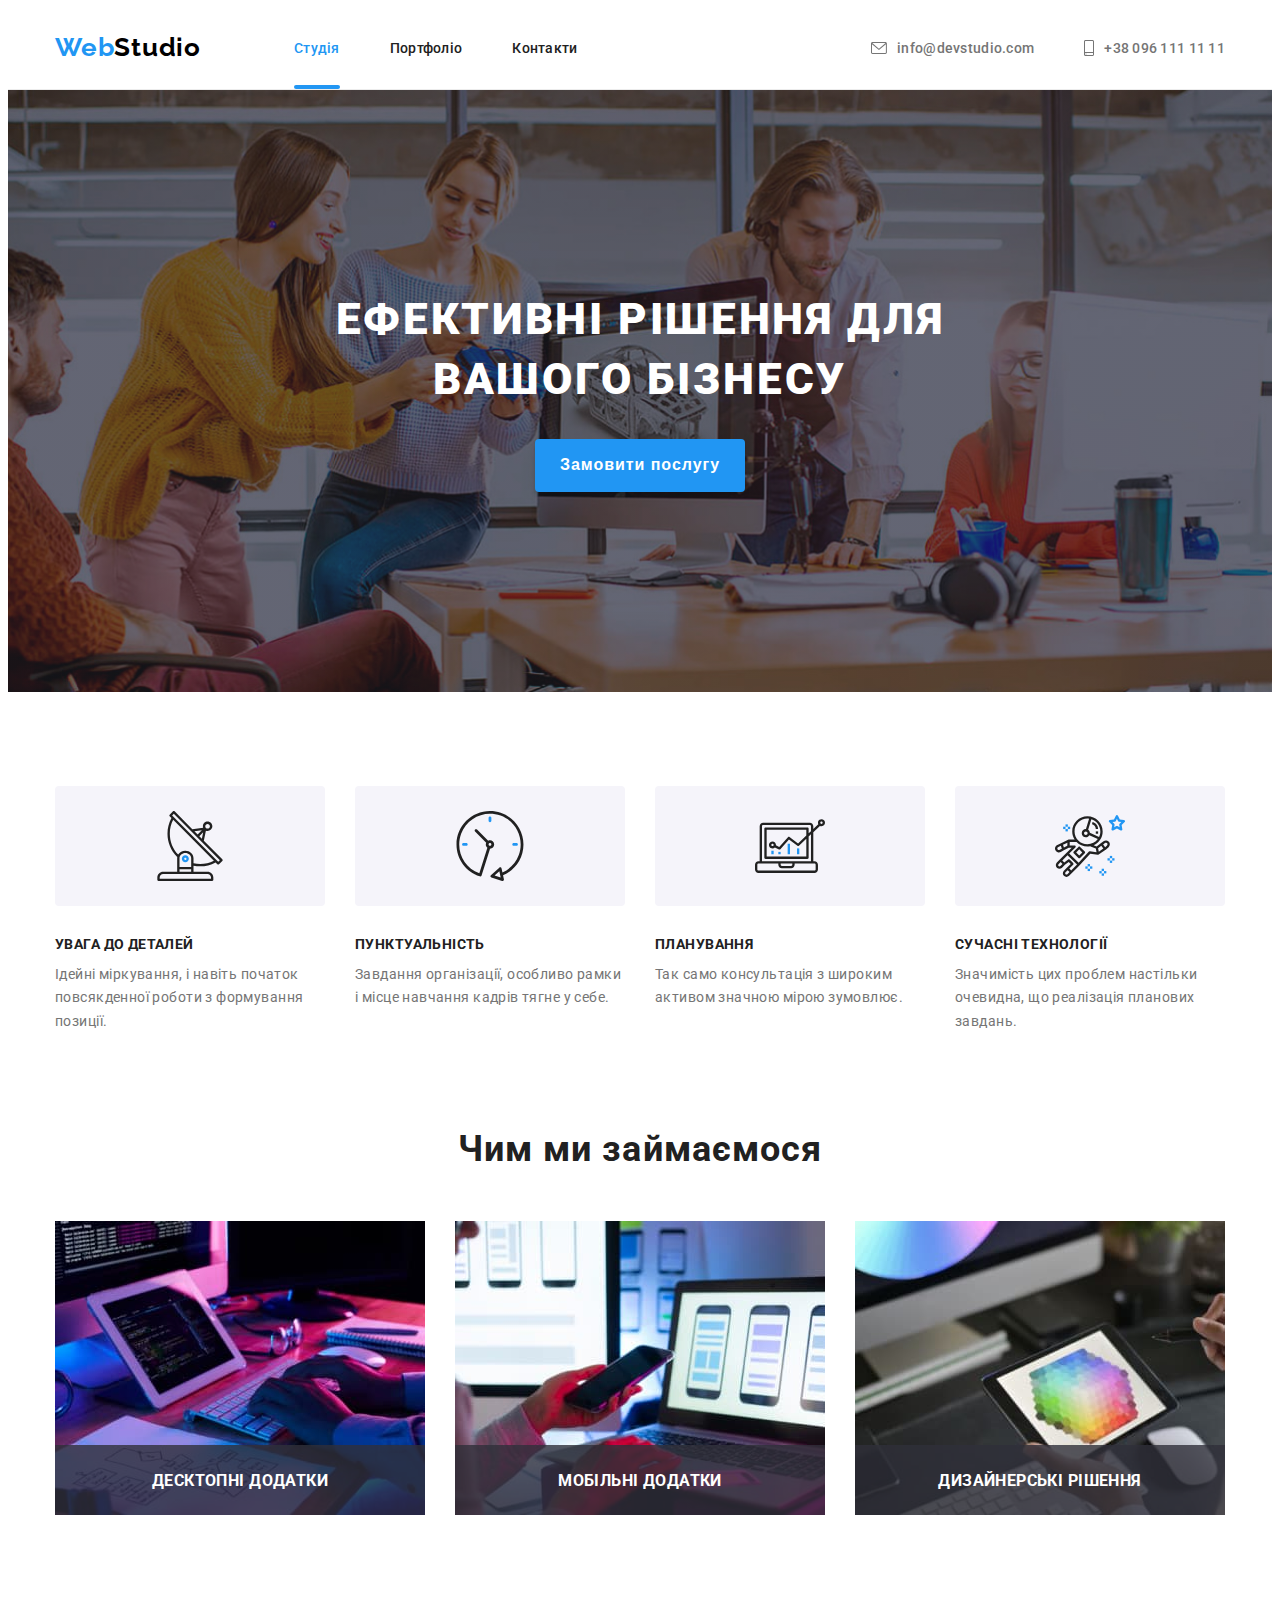
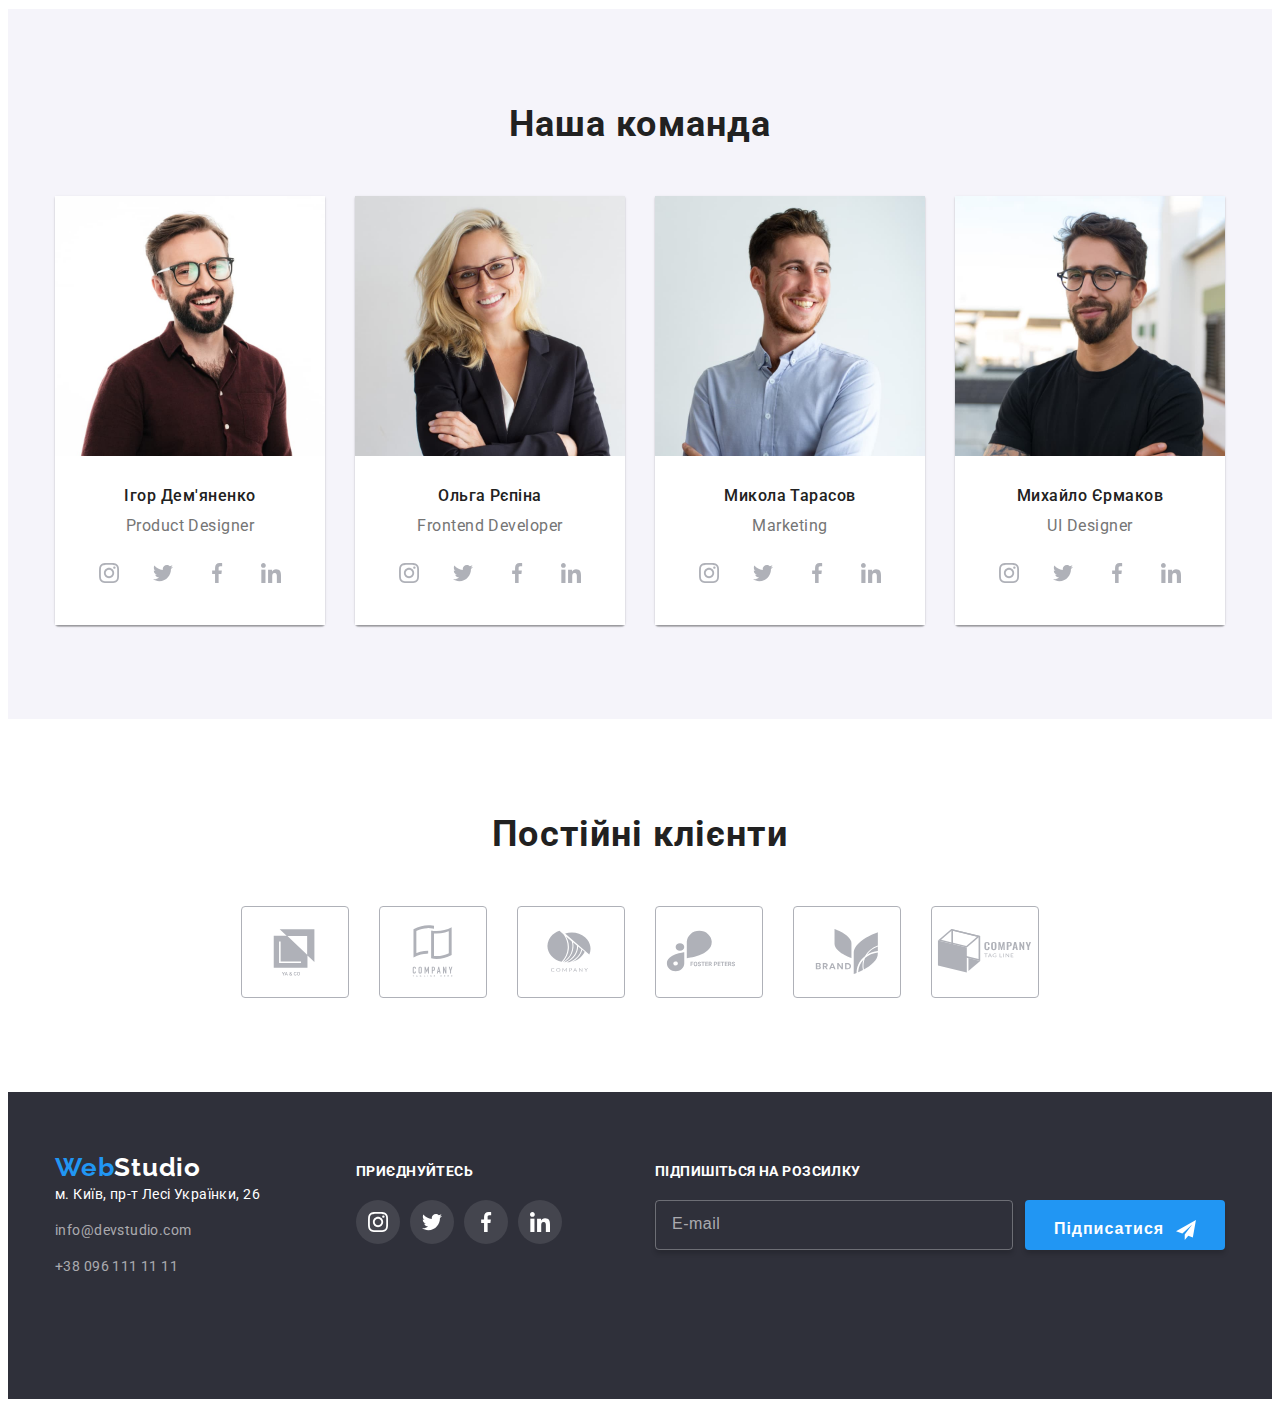
==== commit 38c72e88: "corrected mobile and tablet styles" ====
--- a/index.html
+++ b/index.html
@@ -23,53 +23,105 @@
     <!-- Шапка -->
     <header class="page-header">
       <div class="container page-header__container">
-        <a class="logo page-header__logo" href="./index.html" aria-label="Логотип сайту Вебстудіо"
+        <a
+          class="logo page-header__logo"
+          href="./index.html"
+          aria-label="Логотип сайту Вебстудіо"
           >Web<span class="logo--dark">Studio</span></a
         >
-        <div class="page-header__menu js-menu-container  mobile-menu" id="mobile-menu">
+        <div
+          class="page-header__menu mobile-menu"
+          id="mobile-menu"
+          js-menu-container
+        >
           <nav class="nav">
-          <ul class="nav-list list">
-            <li class="nav__item">
-              <a class="nav__link nav__link--current" href="./index.html"
-                >Студія</a
+            <ul class="nav-list list">
+              <li class="nav__item">
+                <a class="nav__link nav__link--current" href="./index.html"
+                  >Студія</a
+                >
+              </li>
+              <li class="nav__item">
+                <a class="nav__link" href="./portfolio.html">Портфоліо</a>
+              </li>
+              <li class="nav__item">
+                <a class="nav__link" href="#contacts">Контакти</a>
+              </li>
+            </ul>
+          </nav>
+          <ul class="contacts list">
+            <li class="contacts__item">
+              <a class="contacts__link link" href="mailto:info@devstudio.com"
+                ><svg class="contacts__icon" width="16" height="12">
+                  <use href="./img/sprite-header-icons.svg#envelope"></use>
+                </svg>
+                <span>info@devstudio.com</span></a
               >
             </li>
-            <li class="nav__item">
-              <a class="nav__link" href="./portfolio.html">Портфоліо</a>
-            </li>
-            <li class="nav__item">
-              <a class="nav__link" href="#">Контакти</a>
+            <li class="contacts__item">
+              <a class="contacts__link link" href="tel:+380961111111"
+                ><svg class="contacts__icon" width="10" height="16">
+                  <use
+                    href="./img/sprite-header-icons.svg#smartphone"
+                  ></use></svg
+                ><span>+38 096 111 11 11</span></a
+              >
             </li>
           </ul>
-        </nav>
-        <ul class="contacts list">
-          <li class="contacts__item">
-            <a class="contacts__link link" href="mailto:info@devstudio.com"
-              ><svg class="contacts__icon" width="16" height="12">
-                <use href="./img/sprite-header-icons.svg#envelope"></use>
-              </svg>
-              <span>info@devstudio.com</span></a
+          <ul class="header-social__list list">
+            <li class="header-social__item">
+              <a href="https://www.instagram.com/" class="header-social__link" target="_blank"
+                      rel="noreferrer noopener"
+                      aria-label="icon Instagram">Instagram<span class="header-social__separator">|</span></a>
+            </li>
+            <li class="header-social__item">
+              <a href="https://twitter.com/" class="header-social__link" target="_blank"
+                      rel="noreferrer noopener"
+                      aria-label="icon Twitter">Twitter<span class="header-social__separator">|</span></a>
+            </li>
+            <li class="header-social__item">
+              <a href="https://uk-ua.facebook.com/" class="header-social__link" target="_blank"
+                      rel="noreferrer noopener"
+                      aria-label="icon Facebook">Facebook<span class="header-social__separator">|</span></a>
+            </li>
+            <li class="header-social__item">
+              <a href="https://ua.linkedin.com/" class="header-social__link"target="_blank"
+                      rel="noreferrer noopener"
+                      aria-label="icon Linkedin">Linkedin</a>
+            </li>
+          </ul>
+          <button
+            class="page-header__button page-header__button--close"
+            type="button"
+            js-close-menu
+          >
+            <svg
+              class="page-header__icon page-header__icon--cross"
+              width="40"
+              height="40"
+              aria-label="Перемикач мобільного меню"
             >
-          </li>
-          <li class="contacts__item">
-            <a class="contacts__link link" href="tel:+380961111111"
-              ><svg class="contacts__icon" width="10" height="16">
-                <use href="./img/sprite-header-icons.svg#smartphone"></use></svg
-              ><span>+38 096 111 11 11</span></a
-            >
-          </li>
-          </ul>
-          <button class="page-header__button js-close-menu" type="button">
-          <svg class="page-header__icon " width="40" height="40" aria-label="Перемикач мобільного меню">
-            <use class="page-header__icon--close" href="./img/sprite-header-icons.svg#close-menu" js-close-menu></use>
-          </svg>
-        </button>
-        </div>
-        
-        
-        <button class="page-header__button  js-open-menu" type="button" aria-expanded="false" >
-          <svg class="page-header__icon " width="40" height="40" aria-label="Перемикач мобільного меню">
-            <use class="page-header__icon--open" href="./img/sprite-header-icons.svg#menu"  js-open-menu></use>
+              <use
+                href="./img/sprite-header-icons.svg#close-menu"
+                js-close-menu
+              ></use>
+            </svg>
+          </button>
+        </div>
+
+        <button
+          class="page-header__button page-header__button--open"
+          type="button"
+          aria-expanded="false"
+          js-open-menu
+        >
+          <svg
+            class="page-header__icon page-header__icon--menu"
+            width="40"
+            height="40"
+            aria-label="Перемикач мобільного меню"
+          >
+            <use href="./img/sprite-header-icons.svg#menu" js-open-menu></use>
           </svg>
         </button>
       </div>
@@ -637,7 +689,7 @@
     <!-- Підвал -->
     <footer class="page-footer">
       <div class="container page-footer__container">
-        <div class="address-container">
+        <div id="contacts" class="address-container">
           <a class="logo page-footer__logo" href="./index.html"
             >Web<span class="logo--light">Studio</span></a
           >
--- a/css/main.min.css
+++ b/css/main.min.css
@@ -1 +1 @@
-:root{--background-color-1: #ffffff;--background-color-2: #f5f4fa;--background-color-3: #2f303a;--accent-color: #2196f3;--accent-color-2: #188ce8;--main-black-color: #212121;--text-color: #757575;--footer-link-color: rgba(255, 255, 255, 0.6);--border-color: #ececec;--border-second-color: #eeeeee;--background-color-4: #c4c4c4;--background-color-5: rgba(255, 255, 255, 0.1);--background-modal: rgba(0, 0, 0, 0.2);--modal-button: rgba(0, 0, 0, 0.1);--modal-icon-button: #000000;--gallary-background: rgba(47, 48, 58, 0.8);--team-icons-color: #afb1b8;--portfolio-overlay: rgba(33, 150, 243, 0.9);--card-gap: 30px;--grid-items: 4}.visually-hidden{position:absolute;width:1px;height:1px;margin:-1px;border:0;padding:0;white-space:nowrap;-webkit-clip-path:inset(100%);clip-path:inset(100%);clip:rect(0 0 0 0);overflow:hidden}*,*::before,*::after{-webkit-box-sizing:border-box;box-sizing:border-box}body{background-color:var(--background-color-1);font-family:"Roboto",sans-serif}.img{display:block;max-width:100%;height:auto}.grid{display:-webkit-box;display:-ms-flexbox;display:flex;-ms-flex-wrap:wrap;flex-wrap:wrap;gap:var(--card-gap)}.grid-item{-ms-flex-preferred-size:calc((100% - var(--card-gap)*(var(--grid-items) - 1))/var(--grid-items));flex-basis:calc((100% - var(--card-gap)*(var(--grid-items) - 1))/var(--grid-items))}.container{margin-left:auto;margin-right:auto;padding-left:15px;padding-right:15px}@media screen and (min-width: 480px)and (max-width: 767px){.container{max-width:480px}}@media screen and (min-width: 768px){.container{width:768px}}@media screen and (min-width: 1200px){.container{width:1200px}}.section{padding-top:60px;padding-bottom:60px}@media screen and (min-width: 1200px){.section{padding-top:94px;padding-bottom:94px}}.section-tittle{margin-bottom:30px;color:var(--main-black-color);text-align:center;font-size:28px;font-weight:700;line-height:1.2;letter-spacing:.84px}@media screen and (min-width: 1200px){.section-tittle{margin-bottom:50px;font-size:36px;letter-spacing:1.08px}}h1,h2,h3,h4,h5,h6,p{margin:0;padding:0}.list{list-style:none;margin:0;padding:0}.nav{display:-webkit-box;display:-ms-flexbox;display:flex;-webkit-box-align:center;-ms-flex-align:center;align-items:center}.nav-list{display:none}@media screen and (min-width: 768px){.nav-list{display:-webkit-box;display:-ms-flexbox;display:flex;-webkit-box-align:center;-ms-flex-align:center;align-items:center;list-style:none}}.nav__item{position:relative}.nav__item:not(:last-child){margin-right:50px}.nav__link{display:block;padding-top:32px;padding-bottom:32px;color:var(--main-black-color);font-size:14px;font-weight:500;line-height:1.2;letter-spacing:.28px;text-decoration:none;-webkit-transition:color 250ms cubic-bezier(0.4, 0, 0.2, 1);transition:color 250ms cubic-bezier(0.4, 0, 0.2, 1)}.nav__link:hover,.nav__link:focus,.nav__link:active{color:var(--accent-color)}.nav__link--current{color:var(--accent-color)}.nav__link--current::after{content:"";position:absolute;bottom:0;left:0;display:block;width:100%;height:4px;border-radius:2px;background:var(--accent-color)}.logo{padding-top:24px;padding-bottom:25px;color:var(--accent-color);font-family:"Raleway",sans-serif;text-decoration:none;font-size:24px;font-weight:700;line-height:1.2;letter-spacing:.72px}.logo--dark{color:#000}.logo--light{color:#fff}@media screen and (min-width: 1200px){.logo{font-size:26px;letter-spacing:.78px}}.contacts{display:none}@media screen and (min-width: 768px){.contacts{display:block;margin-left:auto}}@media screen and (min-width: 768px)and (max-width: 1200px){.contacts{padding-top:16px;padding-bottom:16px}}@media screen and (min-width: 1200px){.contacts{display:-webkit-box;display:-ms-flexbox;display:flex;-webkit-box-pack:center;-ms-flex-pack:center;justify-content:center;-webkit-box-align:center;-ms-flex-align:center;align-items:center}}@media screen and (min-width: 1200px){.contacts__item:not(:last-child){margin-right:50px}}.contacts__link{display:-webkit-box;display:-ms-flexbox;display:flex;-webkit-box-align:center;-ms-flex-align:center;align-items:center;padding-top:32px;padding-bottom:32px;color:var(--text-color);text-decoration:none;font-size:14px;font-weight:500;line-height:1.2;letter-spacing:.28px;-webkit-transition:color 250ms cubic-bezier(0.4, 0, 0.2, 1);transition:color 250ms cubic-bezier(0.4, 0, 0.2, 1)}.contacts__link:hover,.contacts__link:focus{color:var(--accent-color)}@media screen and (min-width: 768px)and (max-width: 1200px){.contacts__link{padding-top:5px;padding-bottom:5px}}.contacts__icon{margin-right:10px;fill:currentColor}.backdrop{position:fixed;width:100vw;height:100vh;top:0;left:0;z-index:100;opacity:1;display:-webkit-box;display:-ms-flexbox;display:flex;-webkit-box-pack:center;-ms-flex-pack:center;justify-content:center;-webkit-box-align:center;-ms-flex-align:center;align-items:center;background-color:var(--background-modal);-webkit-transition:opacity 250ms cubic-bezier(0.4, 0, 0.2, 1);transition:opacity 250ms cubic-bezier(0.4, 0, 0.2, 1)}.js-is-hidden{visibility:hidden;opacity:0;pointer-events:none}.modal{position:absolute;top:50%;left:50%;-webkit-transform:translate(-50%, -50%) scale(1);transform:translate(-50%, -50%) scale(1);width:528px;height:581px;margin-right:auto;margin-left:auto;border-radius:4px;background:var(--background-color-1);-webkit-box-shadow:0px 2px 1px 0px rgba(0,0,0,.2),0px 1px 1px 0px rgba(0,0,0,.14),0px 1px 3px 0px rgba(0,0,0,.12);box-shadow:0px 2px 1px 0px rgba(0,0,0,.2),0px 1px 1px 0px rgba(0,0,0,.14),0px 1px 3px 0px rgba(0,0,0,.12);-webkit-transition:-webkit-transform 250ms cubic-bezier(0.4, 0, 0.2, 1);transition:-webkit-transform 250ms cubic-bezier(0.4, 0, 0.2, 1);transition:transform 250ms cubic-bezier(0.4, 0, 0.2, 1);transition:transform 250ms cubic-bezier(0.4, 0, 0.2, 1), -webkit-transform 250ms cubic-bezier(0.4, 0, 0.2, 1)}.backdrop.is-hidden .modal{-webkit-transform:translate(-50%, -50%) scale(0.2);transform:translate(-50%, -50%) scale(0.2)}.modal__button{position:absolute;top:8px;right:8px;display:-webkit-box;display:-ms-flexbox;display:flex;-webkit-box-pack:center;-ms-flex-pack:center;justify-content:center;width:30px;height:30px;-webkit-box-align:center;-ms-flex-align:center;align-items:center;border-radius:50%;cursor:pointer;border:1px solid var(--modal-button);background-color:var(--background-color-1);color:var(--modal-icon-button);-webkit-transition:color 250ms cubic-bezier(0.4, 0, 0.2, 1);transition:color 250ms cubic-bezier(0.4, 0, 0.2, 1)}.modal__button:hover,.modal__button:focus{color:var(--accent-color)}.modal__icon{fill:currentColor}.form{padding-top:40px;padding-right:40px;padding-bottom:40px;padding-left:40px}.form__title{display:block;margin-bottom:12px;color:var(--main-black-color);text-align:center;font-size:20px;font-weight:700;line-height:1.2;letter-spacing:.6px}.form__item{position:relative;display:-webkit-box;display:-ms-flexbox;display:flex;-webkit-box-orient:vertical;-webkit-box-direction:normal;-ms-flex-direction:column;flex-direction:column;-webkit-box-align:start;-ms-flex-align:start;align-items:start;margin-bottom:10px}.form__label{color:var(--text-color);font-size:12px;line-height:1.2;letter-spacing:.12px}.form__label:not(:last-child){margin-bottom:4px}.form__image{position:absolute;bottom:11px;left:12px;-webkit-transition:fill 250ms cubic-bezier(0.4, 0, 0.2, 1);transition:fill 250ms cubic-bezier(0.4, 0, 0.2, 1)}.form__input:focus+.form__image{fill:var(--accent-color)}.form__input{width:100%;height:40px;padding-top:11px;padding-right:12px;padding-bottom:11px;padding-left:42px;border-radius:4px;border:1px solid rgba(33,33,33,.2);cursor:pointer;-webkit-transition:border 250ms cubic-bezier(0.4, 0, 0.2, 1);transition:border 250ms cubic-bezier(0.4, 0, 0.2, 1)}.form__input:focus{border:1px solid var(--accent-color);outline:rgba(0,0,0,0)}.form__text-block{margin-bottom:20px}.form__textarea{width:100%;height:120px;padding-top:12px;padding-right:16px;padding-bottom:12px;padding-left:16px;resize:none;cursor:pointer;border-radius:4px;border:1px solid rgba(33,33,33,.2);-webkit-transition:border 250ms cubic-bezier(0.4, 0, 0.2, 1);transition:border 250ms cubic-bezier(0.4, 0, 0.2, 1)}.form__textarea::-webkit-input-placeholder{color:rgba(117,117,117,.5);font-size:12px;line-height:1.2;letter-spacing:.12px}.form__textarea::-moz-placeholder{color:rgba(117,117,117,.5);font-size:12px;line-height:1.2;letter-spacing:.12px}.form__textarea:-ms-input-placeholder{color:rgba(117,117,117,.5);font-size:12px;line-height:1.2;letter-spacing:.12px}.form__textarea::-ms-input-placeholder{color:rgba(117,117,117,.5);font-size:12px;line-height:1.2;letter-spacing:.12px}.form__textarea::placeholder{color:rgba(117,117,117,.5);font-size:12px;line-height:1.2;letter-spacing:.12px}.form__textarea:focus{border:1px solid var(--accent-color);outline:rgba(0,0,0,0)}.form__policy{display:-webkit-box;display:-ms-flexbox;display:flex;-webkit-box-align:center;-ms-flex-align:center;align-items:center;padding-left:12px;margin-bottom:30px}.form__checkbox{display:-webkit-box;display:-ms-flexbox;display:flex;-webkit-box-pack:center;-ms-flex-pack:center;justify-content:center;-webkit-box-align:center;-ms-flex-align:center;align-items:center;width:16px;height:15px;background-color:var(--accent-color);border:2px solid var(--accent-color);border-radius:4px;-webkit-transition:background-color 250ms cubic-bezier(0.4, 0, 0.2, 1),border 250ms cubic-bezier(0.4, 0, 0.2, 1);transition:background-color 250ms cubic-bezier(0.4, 0, 0.2, 1),border 250ms cubic-bezier(0.4, 0, 0.2, 1)}.form__policy-input:checked~.form__checkbox{border:2px solid var(--main-black-color);background:var(--background-color-1)}.form__policy-input:focus~.form__checkbox{border:2px solid var(--accent-color)}.form__policy-image{fill:var(--background-color-1)}.form__checkbox-label{margin-left:8px;font-size:14px;line-height:1.71;letter-spacing:.42px}.form__link{margin-left:5px;color:var(--accent-color);line-height:1.71;letter-spacing:.42px;text-decoration-line:underline}.form__button{display:block;width:200px;height:50px;margin-right:auto;margin-left:auto;border-color:rgba(0,0,0,0);border-radius:4px;background-color:var(--accent-color);-webkit-box-shadow:0px 4px 4px 0px rgba(0,0,0,.15);box-shadow:0px 4px 4px 0px rgba(0,0,0,.15);cursor:pointer;color:var(--background-color-1);text-align:center;font-size:16px;font-weight:700;line-height:1.87;letter-spacing:.96px;-webkit-transition:background-color 250ms cubic-bezier(0.4, 0, 0.2, 1);transition:background-color 250ms cubic-bezier(0.4, 0, 0.2, 1)}.form__button:hover,.form__button:focus{background-color:var(--accent-color-2)}.socials-list{display:-webkit-box;display:-ms-flexbox;display:flex}.socials__item:not(:last-child){margin-right:10px}.socials__link{display:-webkit-box;display:-ms-flexbox;display:flex;-webkit-box-pack:center;-ms-flex-pack:center;justify-content:center;-webkit-box-align:center;-ms-flex-align:center;align-items:center;width:44px;height:44px;border-radius:50%;background-color:var(--background-color-5);-webkit-transition:background-color 250ms cubic-bezier(0.4, 0, 0.2, 1);transition:background-color 250ms cubic-bezier(0.4, 0, 0.2, 1)}.socials__link:hover,.socials__link:focus{background-color:var(--accent-color)}.socials__icon{fill:var(--background-color-1)}.socials__icon--gray{fill:var(--team-icons-color);-webkit-transition:fill 250ms cubic-bezier(0.4, 0, 0.2, 1);transition:fill 250ms cubic-bezier(0.4, 0, 0.2, 1)}.team__link:hover .socials__icon--gray,.team__link:focus .socials__icon--gray{fill:var(--background-color-1)}.portfolio__list{display:-webkit-box;display:-ms-flexbox;display:flex;-webkit-box-pack:center;-ms-flex-pack:center;justify-content:center;margin-bottom:50px}.portfolio__item:not(:last-child){margin-right:8px}.btn{padding-top:6px;padding-right:25px;padding-bottom:6px;padding-left:25px;border-radius:4px;border-color:rgba(0,0,0,0);color:var(--main-black-color);background-color:var(--background-color-2);font-size:16px;font-weight:500;line-height:1,62;letter-spacing:.48px;cursor:pointer;-webkit-transition:color 250ms cubic-bezier(0.4, 0, 0.2, 1),background-color 250ms cubic-bezier(0.4, 0, 0.2, 1),-webkit-box-shadow 250ms cubic-bezier(0.4, 0, 0.2, 1);transition:color 250ms cubic-bezier(0.4, 0, 0.2, 1),background-color 250ms cubic-bezier(0.4, 0, 0.2, 1),-webkit-box-shadow 250ms cubic-bezier(0.4, 0, 0.2, 1);transition:color 250ms cubic-bezier(0.4, 0, 0.2, 1),background-color 250ms cubic-bezier(0.4, 0, 0.2, 1),box-shadow 250ms cubic-bezier(0.4, 0, 0.2, 1);transition:color 250ms cubic-bezier(0.4, 0, 0.2, 1),background-color 250ms cubic-bezier(0.4, 0, 0.2, 1),box-shadow 250ms cubic-bezier(0.4, 0, 0.2, 1),-webkit-box-shadow 250ms cubic-bezier(0.4, 0, 0.2, 1)}.btn--active{color:var(--background-color-1);background-color:var(--accent-color);-webkit-box-shadow:0px 2px 2px 0px rgba(0,0,0,.12),0px 1px 2px 0px rgba(0,0,0,.08),0px 3px 1px 0px rgba(0,0,0,.1);box-shadow:0px 2px 2px 0px rgba(0,0,0,.12),0px 1px 2px 0px rgba(0,0,0,.08),0px 3px 1px 0px rgba(0,0,0,.1)}.btn:hover,.btn:focus{color:var(--background-color-1);background-color:var(--accent-color);-webkit-box-shadow:0px 2px 2px 0px rgba(0,0,0,.12),0px 1px 2px 0px rgba(0,0,0,.08),0px 3px 1px 0px rgba(0,0,0,.1);box-shadow:0px 2px 2px 0px rgba(0,0,0,.12),0px 1px 2px 0px rgba(0,0,0,.08),0px 3px 1px 0px rgba(0,0,0,.1)}.page-header{border-bottom:1px solid var(--border-color);position:relative}.page-header__logo{display:block}.page-header__button{display:-webkit-box;display:-ms-flexbox;display:flex;-webkit-box-pack:center;-ms-flex-pack:center;justify-content:center;-webkit-box-align:center;-ms-flex-align:center;align-items:center;margin-left:auto;width:40px;height:40px;margin-left:auto;padding:0;border:none;background-color:rgba(0,0,0,0)}@media screen and (min-width: 768px){.page-header__button{display:none}}.page-header__icon{fill:var(--main-black-color);-webkit-transition:fill 250ms cubic-bezier(0.4, 0, 0.2, 1);transition:fill 250ms cubic-bezier(0.4, 0, 0.2, 1)}.page-header__button:hover .page-header__icon,.page-header__button:focus .page-header__icon{fill:var(--accent-color)}.page-header__menu.is-open .page-header__icon--open--open{display:none}.page-header__icon--close{display:none}.page-header__menu.is-open .page-header__icon--close--close{display:block}.page-header__container{display:-webkit-box;display:-ms-flexbox;display:flex;-webkit-box-align:center;-ms-flex-align:center;align-items:center}@media screen and (min-width: 480px)and (max-width: 767px){.page-header__container{width:480px}}@media screen and (min-width: 768px){.page-header__container{width:768px}}@media screen and (min-width: 1200px){.page-header__container{width:1200px;display:-webkit-box;display:-ms-flexbox;display:flex;-webkit-box-align:center;-ms-flex-align:center;align-items:center}}@media screen and (min-width: 768px){.page-header__menu{display:-webkit-box;display:-ms-flexbox;display:flex;margin-left:93px;width:100%}}.hero{padding-top:200px;padding-bottom:200px;background-color:var(--background-color-4);background-image:-webkit-gradient(linear, left top, right top, from(rgba(47, 48, 58, 0.4)), to(rgba(47, 48, 58, 0.4))),url(../img/icons/hero/background-hero.jpg);background-image:linear-gradient(to right, rgba(47, 48, 58, 0.4), rgba(47, 48, 58, 0.4)),url(../img/icons/hero/background-hero.jpg);background-position:center;background-repeat:no-repeat;background-size:cover;text-align:center}@media screen and (min-width: 1200px){.hero{max-width:1600px}}.tittle{width:360px;margin-right:auto;margin-left:auto;color:var(--background-color-1);margin-bottom:30px;font-size:26px;font-weight:900;line-height:1.61;letter-spacing:1.56px;text-transform:uppercase}@media screen and (min-width: 1200px){.tittle{width:696px;font-size:44px;line-height:1.36;letter-spacing:2.64px}}.button{display:block;margin-right:auto;margin-left:auto;color:var(--background-color-1);background-color:var(--accent-color);min-width:200px;padding-top:10px;padding-right:24px;padding-bottom:10px;padding-left:24px;border:1px solid rgba(0,0,0,0);border-radius:4px;-webkit-box-shadow:0px 4px 4px 0px rgba(0,0,0,.15);box-shadow:0px 4px 4px 0px rgba(0,0,0,.15);font-size:16px;font-weight:700;line-height:1.9;letter-spacing:.96px;cursor:pointer}@media screen and (min-width: 1200px){.benefits{padding-bottom:0}}@media screen and (min-width: 768px){.benefits__list{display:-webkit-box;display:-ms-flexbox;display:flex;-ms-flex-wrap:wrap;flex-wrap:wrap;margin:-15px}}@media screen and (max-width: 767px){.benefits__item{margin-bottom:30px;max-width:450px}.benefits__item:last-child{margin-bottom:0}}@media screen and (min-width: 768px){.benefits__item{width:354px;margin:15px}}@media screen and (min-width: 1200px){.benefits__item{max-width:270px;margin-right:15px}.benefits__item:last-child{margin-right:0}}.benefits__block{display:-webkit-box;display:-ms-flexbox;display:flex;-webkit-box-pack:center;-ms-flex-pack:center;justify-content:center;-webkit-box-align:center;-ms-flex-align:center;align-items:center;max-width:450px;height:120px;margin-bottom:30px;border-radius:4px;background-color:var(--background-color-2)}@media screen and (min-width: 1200px){.benefits__block{min-width:270px}}.benefits__subtittle{color:var(--main-black-color);font-size:14px;font-weight:700;line-height:1.2;letter-spacing:.42px;text-transform:uppercase;margin-bottom:10px;padding-bottom:0}@media screen and (max-width: 767px){.benefits__subtittle{text-align:center}}.benefits__text{color:var(--text-color);font-size:14px;line-height:1.7;letter-spacing:.42px}.gallery{display:none}@media screen and (min-width: 1200px){.gallery{display:block}}.gallery__list{display:-webkit-box;display:-ms-flexbox;display:flex;-ms-flex-wrap:wrap;flex-wrap:wrap;gap:30px}.gallery__item{position:relative;z-index:1;--grid-items: 3}.gallery__text{position:absolute;bottom:0;left:0;z-index:1;width:100%;min-height:70px;display:-webkit-inline-box;display:-ms-inline-flexbox;display:inline-flex;-webkit-box-pack:center;-ms-flex-pack:center;justify-content:center;-webkit-box-align:center;-ms-flex-align:center;align-items:center;background-color:var(--gallary-background);color:var(--background-color-1);font-weight:700;line-height:1.2;letter-spacing:.42px;text-transform:uppercase;text-align:center}.team{background-color:var(--background-color-2)}@media screen and (max-width: 767px){.team__list{display:-webkit-box;display:-ms-flexbox;display:flex;-webkit-box-pack:center;-ms-flex-pack:center;justify-content:center}}.team__item{border-bottom-right-radius:4px;border-bottom-left-radius:4px;-webkit-box-shadow:0px 2px 1px 0px rgba(0,0,0,.2),0px 1px 1px 0px rgba(0,0,0,.14),0px 1px 3px 0px rgba(0,0,0,.12);box-shadow:0px 2px 1px 0px rgba(0,0,0,.2),0px 1px 1px 0px rgba(0,0,0,.14),0px 1px 3px 0px rgba(0,0,0,.12);text-align:center}.team__conteiner{padding-top:30px;padding-bottom:24px;padding-right:32px;padding-left:32px;background-color:var(--background-color-1)}@media screen and (min-width: 1200px){.team__conteiner{padding-bottom:30px}}.team__subtittle{color:var(--main-black-color);font-size:16px;font-weight:500;line-height:1.2;letter-spacing:.48px;margin-bottom:10px}.team__text{margin-bottom:16px;color:var(--text-color);font-size:16px;line-height:1.2;letter-spacing:.48px}.clients__list{display:-webkit-box;display:-ms-flexbox;display:flex;-webkit-box-pack:center;-ms-flex-pack:center;justify-content:center;-webkit-box-align:center;-ms-flex-align:center;align-items:center;-ms-flex-wrap:wrap;flex-wrap:wrap;margin:-15px}.clients__item{max-width:calc(50% - 30px);margin:15px}.clients__link{display:-webkit-box;display:-ms-flexbox;display:flex;-webkit-box-pack:center;-ms-flex-pack:center;justify-content:center;-webkit-box-align:center;-ms-flex-align:center;align-items:center;width:170px;height:92px;border-radius:4px;border:1px solid var(--team-icons-color);color:var(--team-icons-color);-webkit-transition:color 250ms cubic-bezier(0.4, 0, 0.2, 1),border-color 250ms cubic-bezier(0.4, 0, 0.2, 1);transition:color 250ms cubic-bezier(0.4, 0, 0.2, 1),border-color 250ms cubic-bezier(0.4, 0, 0.2, 1)}.clients__link:hover,.clients__link:focus{color:var(--accent-color);border-color:var(--accent-color)}.clients__icon{fill:currentColor}.page-footer{background-color:var(--background-color-3);padding-top:60px;padding-bottom:60px}@media screen and (max-width: 767px){.page-footer{text-align:center}}.page-footer__container{display:block}@media screen and (min-width: 768px){.page-footer__container{display:-webkit-box;display:-ms-flexbox;display:flex;-webkit-box-align:baseline;-ms-flex-align:baseline;align-items:baseline;-ms-flex-wrap:wrap;flex-wrap:wrap}}@media screen and (max-width: 767px){.page-footer__logo{display:inline-block;margin-bottom:28px;padding:0}}.address-container{margin-bottom:60px}@media screen and (min-width: 768px){.address-container{margin-right:70px;width:231px}}.address__text{display:inline-block;margin-bottom:12px;color:var(--background-color-1);font-size:14px;font-style:normal;line-height:1.7;letter-spacing:.42px}.address__item:first-child{margin-bottom:12px}.address__link{display:inline-block;color:var(--footer-link-color);font-size:14px;font-style:normal;line-height:1.7;letter-spacing:.42px;text-decoration:none;-webkit-transition:color 250ms cubic-bezier(0.4, 0, 0.2, 1);transition:color 250ms cubic-bezier(0.4, 0, 0.2, 1)}.address__link:hover,.address__link:focus{color:var(--background-color-1)}@media screen and (max-width: 767px){.page-footer__socials{margin-bottom:60px}}@media screen and (min-width: 1200px){.page-footer__socials{margin-right:93px}}@media screen and (max-width: 767px){.page-footer__list{-webkit-box-pack:center;-ms-flex-pack:center;justify-content:center}}.page-footer__text{margin-bottom:20px;color:var(--background-color-1);font-size:14px;font-weight:700;line-height:1.2;letter-spacing:.42px;text-transform:uppercase}@media screen and (max-width: 767px){.page-footer__text{text-align:center}}@media screen and (min-width: 1200px){.subscription__container{display:-webkit-box;display:-ms-flexbox;display:flex}}.subscription__input{width:358px;height:50px;padding-top:15px;padding-right:16px;padding-bottom:15px;padding-left:16px;margin-right:12px;border-radius:4px;border:1px solid rgba(255,255,255,.3);background:rgba(33,150,243,0);-webkit-box-shadow:0px 4px 4px 0px rgba(0,0,0,.15);box-shadow:0px 4px 4px 0px rgba(0,0,0,.15);color:var(--background-color-1)}.subscription__input::-webkit-input-placeholder{color:var(--footer-link-color);font-size:16px;line-height:1.25;letter-spacing:.48px}.subscription__input::-moz-placeholder{color:var(--footer-link-color);font-size:16px;line-height:1.25;letter-spacing:.48px}.subscription__input:-ms-input-placeholder{color:var(--footer-link-color);font-size:16px;line-height:1.25;letter-spacing:.48px}.subscription__input::-ms-input-placeholder{color:var(--footer-link-color);font-size:16px;line-height:1.25;letter-spacing:.48px}.subscription__input::placeholder{color:var(--footer-link-color);font-size:16px;line-height:1.25;letter-spacing:.48px}@media screen and (max-width: 767px){.subscription__input{margin-bottom:20px}}.subscription__button{display:-webkit-box;display:-ms-flexbox;display:flex;padding-top:13px;padding-right:28px;padding-bottom:13px;padding-left:28px;width:200px;height:50px}.button__text{margin-right:12px}.button__img{fill:var(--background-color-1)}.portfolio__card{--grid-items: 9;min-width:370px}.portfolio__link{display:block;text-decoration:none;-webkit-transition:-webkit-box-shadow 250ms cubic-bezier(0.4, 0, 0.2, 1);transition:-webkit-box-shadow 250ms cubic-bezier(0.4, 0, 0.2, 1);transition:box-shadow 250ms cubic-bezier(0.4, 0, 0.2, 1);transition:box-shadow 250ms cubic-bezier(0.4, 0, 0.2, 1), -webkit-box-shadow 250ms cubic-bezier(0.4, 0, 0.2, 1)}.portfolio__link:hover,.portfolio__link:focus{-webkit-box-shadow:1px 4px 6px 0px rgba(0,0,0,.16),0px 4px 4px 0px rgba(0,0,0,.06),0px 1px 1px 0px rgba(0,0,0,.12);box-shadow:1px 4px 6px 0px rgba(0,0,0,.16),0px 4px 4px 0px rgba(0,0,0,.06),0px 1px 1px 0px rgba(0,0,0,.12)}.portfolio__overlay{position:relative;overflow:hidden}.portfolio__overlay-text{position:absolute;top:0;left:0;-webkit-transform:translateY(100%);transform:translateY(100%);padding-top:63px;padding-right:24px;padding-bottom:64px;padding-left:24px;background-color:var(--portfolio-overlay);color:var(--background-color-1);font-size:18px;line-height:1.55;letter-spacing:.54px;-webkit-transition:background-color 250ms cubic-bezier(0.4, 0, 0.2, 1),-webkit-transform 250ms cubic-bezier(0.4, 0, 0.2, 1);transition:background-color 250ms cubic-bezier(0.4, 0, 0.2, 1),-webkit-transform 250ms cubic-bezier(0.4, 0, 0.2, 1);transition:transform 250ms cubic-bezier(0.4, 0, 0.2, 1),background-color 250ms cubic-bezier(0.4, 0, 0.2, 1);transition:transform 250ms cubic-bezier(0.4, 0, 0.2, 1),background-color 250ms cubic-bezier(0.4, 0, 0.2, 1),-webkit-transform 250ms cubic-bezier(0.4, 0, 0.2, 1)}.portfolio__link:hover .portfolio__overlay-text,.portfolio__link:focus .portfolio__overlay-text{-webkit-transform:translateY(0);transform:translateY(0)}.portfolio__container{padding-top:20px;padding-right:24px;padding-bottom:20px;padding-left:24px;border-right:1px solid var(--border-second-color);border-bottom:1px solid var(--border-second-color);border-left:1px solid var(--border-second-color)}.portfolio__label{margin-bottom:4px;color:var(--main-black-color);font-size:18px;font-weight:700;line-height:2;letter-spacing:1.08px}.portfolio__text{color:var(--text-color);font-size:16px;line-height:1.87;letter-spacing:.48px}/*# sourceMappingURL=main.min.css.map */+:root{--background-color-1: #ffffff;--background-color-2: #f5f4fa;--background-color-3: #2f303a;--accent-color: #2196f3;--accent-color-2: #188ce8;--main-black-color: #212121;--text-color: #757575;--footer-link-color: rgba(255, 255, 255, 0.6);--border-color: #ececec;--border-second-color: #eeeeee;--background-color-4: #c4c4c4;--background-color-5: rgba(255, 255, 255, 0.1);--background-modal: rgba(0, 0, 0, 0.2);--modal-button: rgba(0, 0, 0, 0.1);--modal-icon-button: #000000;--gallary-background: rgba(47, 48, 58, 0.8);--team-icons-color: #afb1b8;--portfolio-overlay: rgba(33, 150, 243, 0.9);--card-gap: 30px;--grid-items: 4}.visually-hidden{position:absolute;width:1px;height:1px;margin:-1px;border:0;padding:0;white-space:nowrap;-webkit-clip-path:inset(100%);clip-path:inset(100%);clip:rect(0 0 0 0);overflow:hidden}*,*::before,*::after{-webkit-box-sizing:border-box;box-sizing:border-box}body{background-color:var(--background-color-1);font-family:"Roboto",sans-serif}.img{display:block;max-width:100%;height:auto}.grid{display:-webkit-box;display:-ms-flexbox;display:flex;-ms-flex-wrap:wrap;flex-wrap:wrap;gap:var(--card-gap)}.grid-item{-ms-flex-preferred-size:calc((100% - var(--card-gap)*(var(--grid-items) - 1))/var(--grid-items));flex-basis:calc((100% - var(--card-gap)*(var(--grid-items) - 1))/var(--grid-items))}.container{margin-left:auto;margin-right:auto;padding-left:15px;padding-right:15px}@media screen and (min-width: 480px)and (max-width: 767px){.container{max-width:480px}}@media screen and (min-width: 768px){.container{width:768px}}@media screen and (min-width: 1200px){.container{width:1200px}}.section{padding-top:60px;padding-bottom:60px}@media screen and (min-width: 1200px){.section{padding-top:94px;padding-bottom:94px}}.section-tittle{margin-bottom:30px;color:var(--main-black-color);text-align:center;font-size:28px;font-weight:700;line-height:1.2;letter-spacing:.84px}@media screen and (min-width: 1200px){.section-tittle{margin-bottom:50px;font-size:36px;letter-spacing:1.08px}}h1,h2,h3,h4,h5,h6,p{margin:0;padding:0}.list{list-style:none;margin:0;padding:0}.nav{display:-webkit-box;display:-ms-flexbox;display:flex;-webkit-box-align:center;-ms-flex-align:center;align-items:center}.nav-list{display:none}.page-header__menu.is-open .nav-list{display:block}@media screen and (min-width: 768px){.nav-list{display:-webkit-box;display:-ms-flexbox;display:flex;-webkit-box-align:center;-ms-flex-align:center;align-items:center;list-style:none}}.page-header__menu.is-open .nav-list{margin-bottom:306px}.nav__item{position:relative}.nav__item:not(:last-child){margin-right:50px}.page-header__menu.is-open .nav__item:not(:last-child){margin-right:0;margin-bottom:32px}.nav__link{display:block;padding-top:32px;padding-bottom:32px;color:var(--main-black-color);font-size:14px;font-weight:500;line-height:1.2;letter-spacing:.28px;text-decoration:none;-webkit-transition:color 250ms cubic-bezier(0.4, 0, 0.2, 1);transition:color 250ms cubic-bezier(0.4, 0, 0.2, 1)}.page-header__menu.is-open .nav__link{padding:0;font-size:40px;letter-spacing:.8px}.page-header__menu.is-open .nav__link:hover,.page-header__menu.is-open .nav__link:focus,.nav__link:hover,.nav__link:focus,.nav__link:active{color:var(--accent-color)}.nav__link--current{color:var(--accent-color)}.page-header__menu.is-open .nav__link--current{color:currentColor}.nav__link--current::after{content:"";position:absolute;bottom:0;left:0;display:block;width:100%;height:4px;border-radius:2px;background:var(--accent-color)}.page-header__menu.is-open .nav__link--current::after{content:"";display:none}.logo{padding-top:24px;padding-bottom:25px;color:var(--accent-color);font-family:"Raleway",sans-serif;text-decoration:none;font-size:24px;font-weight:700;line-height:1.2;letter-spacing:.72px}.logo--dark{color:#000}.logo--light{color:#fff}@media screen and (min-width: 1200px){.logo{font-size:26px;letter-spacing:.78px}}.contacts{display:none}.page-header__menu.is-open .contacts{display:-webkit-box;display:-ms-flexbox;display:flex;-webkit-box-orient:vertical;-webkit-box-direction:normal;-ms-flex-direction:column;flex-direction:column;margin-bottom:64px}@media screen and (min-width: 768px){.contacts{display:block;margin-left:auto}}@media screen and (min-width: 768px)and (max-width: 1200px){.contacts{padding-top:16px;padding-bottom:16px}}@media screen and (min-width: 1200px){.contacts{display:-webkit-box;display:-ms-flexbox;display:flex;-webkit-box-pack:center;-ms-flex-pack:center;justify-content:center;-webkit-box-align:center;-ms-flex-align:center;align-items:center}}.page-header__menu.is-open .contacts__item:last-child .contacts__link{margin-bottom:32px;font-size:34px;letter-spacing:.68px;color:var(--accent-color)}.page-header__menu.is-open .contacts__item:first-child .contacts__link{font-size:24px;letter-spacing:.48px}.page-header__menu.is-open .contacts__item:not(:last-child):not(:last-child){-webkit-box-ordinal-group:3;-ms-flex-order:2;order:2}@media screen and (min-width: 1200px){.contacts__item:not(:last-child){margin-right:50px}}.contacts__link{display:-webkit-box;display:-ms-flexbox;display:flex;-webkit-box-align:center;-ms-flex-align:center;align-items:center;padding-top:32px;padding-bottom:32px;color:var(--text-color);text-decoration:none;font-size:14px;font-weight:500;line-height:1.2;letter-spacing:.28px;-webkit-transition:color 250ms cubic-bezier(0.4, 0, 0.2, 1);transition:color 250ms cubic-bezier(0.4, 0, 0.2, 1)}.page-header__menu.is-open .contacts__link{padding:0}.contacts__link:hover,.contacts__link:focus{color:var(--accent-color)}@media screen and (min-width: 768px)and (max-width: 1200px){.contacts__link{padding-top:5px;padding-bottom:5px}}.contacts__icon{margin-right:10px;fill:currentColor}.page-header__menu.is-open .contacts__icon{display:none}.backdrop{position:fixed;width:100vw;height:100vh;top:0;left:0;z-index:100;opacity:1;display:-webkit-box;display:-ms-flexbox;display:flex;-webkit-box-pack:center;-ms-flex-pack:center;justify-content:center;-webkit-box-align:center;-ms-flex-align:center;align-items:center;background-color:var(--background-modal);-webkit-transition:opacity 250ms cubic-bezier(0.4, 0, 0.2, 1);transition:opacity 250ms cubic-bezier(0.4, 0, 0.2, 1)}.js-is-hidden{visibility:hidden;opacity:0;pointer-events:none}.modal{position:absolute;top:50%;left:50%;-webkit-transform:translate(-50%, -50%) scale(1);transform:translate(-50%, -50%) scale(1);margin-right:auto;margin-left:auto;border-radius:4px;background:var(--background-color-1);-webkit-box-shadow:0px 2px 1px 0px rgba(0,0,0,.2),0px 1px 1px 0px rgba(0,0,0,.14),0px 1px 3px 0px rgba(0,0,0,.12);box-shadow:0px 2px 1px 0px rgba(0,0,0,.2),0px 1px 1px 0px rgba(0,0,0,.14),0px 1px 3px 0px rgba(0,0,0,.12);-webkit-transition:-webkit-transform 250ms cubic-bezier(0.4, 0, 0.2, 1);transition:-webkit-transform 250ms cubic-bezier(0.4, 0, 0.2, 1);transition:transform 250ms cubic-bezier(0.4, 0, 0.2, 1);transition:transform 250ms cubic-bezier(0.4, 0, 0.2, 1), -webkit-transform 250ms cubic-bezier(0.4, 0, 0.2, 1)}@media screen and (max-width: 450px){.modal{max-width:373px;max-height:609px}}@media screen and (max-width: 1199px){.modal{width:450px;height:609px}}@media screen and (min-width: 1200px){.modal{width:528px;height:581px}}.backdrop.is-hidden .modal{-webkit-transform:translate(-50%, -50%) scale(0.2);transform:translate(-50%, -50%) scale(0.2)}.modal__button{position:absolute;top:8px;right:8px;display:-webkit-box;display:-ms-flexbox;display:flex;-webkit-box-pack:center;-ms-flex-pack:center;justify-content:center;width:30px;height:30px;-webkit-box-align:center;-ms-flex-align:center;align-items:center;border-radius:50%;cursor:pointer;border:1px solid var(--modal-button);background-color:var(--background-color-1);color:var(--modal-icon-button);-webkit-transition:color 250ms cubic-bezier(0.4, 0, 0.2, 1);transition:color 250ms cubic-bezier(0.4, 0, 0.2, 1)}.modal__button:hover,.modal__button:focus{color:var(--accent-color)}.modal__icon{fill:currentColor}.form{padding-top:40px;padding-right:40px;padding-bottom:40px;padding-left:40px}.form__title{display:block;margin-bottom:12px;color:var(--main-black-color);text-align:center;font-size:20px;font-weight:700;line-height:1.2;letter-spacing:.6px}@media screen and (max-width: 1199px){.form__title{line-height:1.5}}@media screen and (min-width: 1200px){.form__title{line-height:1.2}}.form__item{position:relative;display:-webkit-box;display:-ms-flexbox;display:flex;-webkit-box-orient:vertical;-webkit-box-direction:normal;-ms-flex-direction:column;flex-direction:column;-webkit-box-align:start;-ms-flex-align:start;align-items:start;margin-bottom:10px}.form__label{color:var(--text-color);font-size:12px;line-height:1.2;letter-spacing:.12px}.form__label:not(:last-child){margin-bottom:4px}.form__image{position:absolute;bottom:11px;left:12px;-webkit-transition:fill 250ms cubic-bezier(0.4, 0, 0.2, 1);transition:fill 250ms cubic-bezier(0.4, 0, 0.2, 1)}.form__input:focus+.form__image{fill:var(--accent-color)}.form__input{width:100%;height:40px;padding-top:11px;padding-right:12px;padding-bottom:11px;padding-left:42px;border-radius:4px;border:1px solid rgba(33,33,33,.2);cursor:pointer;-webkit-transition:border 250ms cubic-bezier(0.4, 0, 0.2, 1);transition:border 250ms cubic-bezier(0.4, 0, 0.2, 1)}.form__input:focus{border:1px solid var(--accent-color);outline:rgba(0,0,0,0)}.form__text-block{margin-bottom:20px}.form__textarea{width:100%;height:120px;padding-top:12px;padding-right:16px;padding-bottom:12px;padding-left:16px;resize:none;cursor:pointer;border-radius:4px;border:1px solid rgba(33,33,33,.2);-webkit-transition:border 250ms cubic-bezier(0.4, 0, 0.2, 1);transition:border 250ms cubic-bezier(0.4, 0, 0.2, 1)}.form__textarea::-webkit-input-placeholder{color:rgba(117,117,117,.5);font-size:12px;line-height:1.2;letter-spacing:.12px}.form__textarea::-moz-placeholder{color:rgba(117,117,117,.5);font-size:12px;line-height:1.2;letter-spacing:.12px}.form__textarea:-ms-input-placeholder{color:rgba(117,117,117,.5);font-size:12px;line-height:1.2;letter-spacing:.12px}.form__textarea::-ms-input-placeholder{color:rgba(117,117,117,.5);font-size:12px;line-height:1.2;letter-spacing:.12px}.form__textarea::placeholder{color:rgba(117,117,117,.5);font-size:12px;line-height:1.2;letter-spacing:.12px}.form__textarea:focus{border:1px solid var(--accent-color);outline:rgba(0,0,0,0)}.form__policy{display:-webkit-box;display:-ms-flexbox;display:flex;-webkit-box-align:center;-ms-flex-align:center;align-items:center;padding-left:12px;margin-bottom:30px}.form__checkbox{display:-webkit-box;display:-ms-flexbox;display:flex;-webkit-box-pack:center;-ms-flex-pack:center;justify-content:center;-webkit-box-align:center;-ms-flex-align:center;align-items:center;width:16px;height:15px;background-color:var(--accent-color);border:2px solid var(--accent-color);border-radius:4px;-webkit-transition:background-color 250ms cubic-bezier(0.4, 0, 0.2, 1),border 250ms cubic-bezier(0.4, 0, 0.2, 1);transition:background-color 250ms cubic-bezier(0.4, 0, 0.2, 1),border 250ms cubic-bezier(0.4, 0, 0.2, 1)}.form__policy-input:checked~.form__checkbox{border:2px solid var(--main-black-color);background:var(--background-color-1)}.form__policy-input:focus~.form__checkbox{border:2px solid var(--accent-color)}.form__policy-image{fill:var(--background-color-1)}.form__checkbox-label{margin-left:8px;font-size:14px;line-height:1.71;letter-spacing:.42px}@media screen and (max-width: 450px){.form__checkbox-label{font-size:9px}}@media screen and (min-width: 451px)and (max-width: 1199px){.form__checkbox-label{font-size:12px}}.form__link{margin-left:5px;color:var(--accent-color);line-height:1.71;letter-spacing:.42px;text-decoration-line:underline}.form__button{display:block;width:200px;height:50px;margin-right:auto;margin-left:auto;border-color:rgba(0,0,0,0);border-radius:4px;background-color:var(--accent-color);-webkit-box-shadow:0px 4px 4px 0px rgba(0,0,0,.15);box-shadow:0px 4px 4px 0px rgba(0,0,0,.15);cursor:pointer;color:var(--background-color-1);text-align:center;font-size:16px;font-weight:700;line-height:1.87;letter-spacing:.96px;-webkit-transition:background-color 250ms cubic-bezier(0.4, 0, 0.2, 1);transition:background-color 250ms cubic-bezier(0.4, 0, 0.2, 1)}.form__button:hover,.form__button:focus{background-color:var(--accent-color-2)}.socials-list{display:-webkit-box;display:-ms-flexbox;display:flex;-webkit-box-pack:center;-ms-flex-pack:center;justify-content:center}.socials__item:not(:last-child){margin-right:10px}.socials__link{display:-webkit-box;display:-ms-flexbox;display:flex;-webkit-box-pack:center;-ms-flex-pack:center;justify-content:center;-webkit-box-align:center;-ms-flex-align:center;align-items:center;width:44px;height:44px;border-radius:50%;background-color:var(--background-color-5);-webkit-transition:background-color 250ms cubic-bezier(0.4, 0, 0.2, 1);transition:background-color 250ms cubic-bezier(0.4, 0, 0.2, 1)}.socials__link:hover,.socials__link:focus{background-color:var(--accent-color)}.socials__icon{fill:var(--background-color-1)}.socials__icon--gray{fill:var(--team-icons-color);-webkit-transition:fill 250ms cubic-bezier(0.4, 0, 0.2, 1);transition:fill 250ms cubic-bezier(0.4, 0, 0.2, 1)}.team__link:hover .socials__icon--gray,.team__link:focus .socials__icon--gray{fill:var(--background-color-1)}.portfolio__list{display:-webkit-box;display:-ms-flexbox;display:flex;-webkit-box-pack:center;-ms-flex-pack:center;justify-content:center;-ms-flex-wrap:wrap;flex-wrap:wrap;margin-bottom:50px}@media screen and (max-width: 479px){.portfolio__list{max-width:320px;height:150px;-webkit-box-pack:start;-ms-flex-pack:start;justify-content:start;-ms-flex-line-pack:justify;align-content:space-between;margin-bottom:40px}}@media screen and (min-width: 480px)and (max-width: 767px){.portfolio__list{min-width:320px;height:91px;-webkit-box-pack:start;-ms-flex-pack:start;justify-content:start;-ms-flex-line-pack:justify;align-content:space-between;margin-bottom:40px}}@media screen and (min-width: 768px)and (max-width: 1199px){.portfolio__list{margin-bottom:30px}}.portfolio__item:not(:last-child){margin-right:8px}.btn{padding-top:6px;padding-right:25px;padding-bottom:6px;padding-left:25px;border-radius:4px;border-color:rgba(0,0,0,0);color:var(--main-black-color);background-color:var(--background-color-2);font-size:16px;font-weight:500;line-height:1.62;letter-spacing:.48px;cursor:pointer;-webkit-transition:color 250ms cubic-bezier(0.4, 0, 0.2, 1),background-color 250ms cubic-bezier(0.4, 0, 0.2, 1),-webkit-box-shadow 250ms cubic-bezier(0.4, 0, 0.2, 1);transition:color 250ms cubic-bezier(0.4, 0, 0.2, 1),background-color 250ms cubic-bezier(0.4, 0, 0.2, 1),-webkit-box-shadow 250ms cubic-bezier(0.4, 0, 0.2, 1);transition:color 250ms cubic-bezier(0.4, 0, 0.2, 1),background-color 250ms cubic-bezier(0.4, 0, 0.2, 1),box-shadow 250ms cubic-bezier(0.4, 0, 0.2, 1);transition:color 250ms cubic-bezier(0.4, 0, 0.2, 1),background-color 250ms cubic-bezier(0.4, 0, 0.2, 1),box-shadow 250ms cubic-bezier(0.4, 0, 0.2, 1),-webkit-box-shadow 250ms cubic-bezier(0.4, 0, 0.2, 1)}.btn--active{color:var(--background-color-1);background-color:var(--accent-color);-webkit-box-shadow:0px 2px 2px 0px rgba(0,0,0,.12),0px 1px 2px 0px rgba(0,0,0,.08),0px 3px 1px 0px rgba(0,0,0,.1);box-shadow:0px 2px 2px 0px rgba(0,0,0,.12),0px 1px 2px 0px rgba(0,0,0,.08),0px 3px 1px 0px rgba(0,0,0,.1)}.btn:hover,.btn:focus{color:var(--background-color-1);background-color:var(--accent-color);-webkit-box-shadow:0px 2px 2px 0px rgba(0,0,0,.12),0px 1px 2px 0px rgba(0,0,0,.08),0px 3px 1px 0px rgba(0,0,0,.1);box-shadow:0px 2px 2px 0px rgba(0,0,0,.12),0px 1px 2px 0px rgba(0,0,0,.08),0px 3px 1px 0px rgba(0,0,0,.1)}.page-header{border-bottom:1px solid var(--border-color);position:relative}.page-header__logo{display:block}.page-header__button{display:-webkit-box;display:-ms-flexbox;display:flex;-webkit-box-pack:center;-ms-flex-pack:center;justify-content:center;-webkit-box-align:center;-ms-flex-align:center;align-items:center;margin-left:auto;width:40px;height:40px;margin-left:auto;padding:0;border:none;background-color:rgba(0,0,0,0)}.page-header__button--close{display:none}.page-header__menu.is-open .page-header__button--close{display:block;position:absolute;top:10px;right:15px}@media screen and (min-width: 768px){.page-header__button{display:none}}.page-header__icon{fill:var(--main-black-color);-webkit-transition:fill 250ms cubic-bezier(0.4, 0, 0.2, 1);transition:fill 250ms cubic-bezier(0.4, 0, 0.2, 1)}.page-header__button:hover .page-header__icon,.page-header__button:focus .page-header__icon{fill:var(--accent-color)}.page-header__container{display:-webkit-box;display:-ms-flexbox;display:flex;-webkit-box-align:center;-ms-flex-align:center;align-items:center}@media screen and (min-width: 480px)and (max-width: 767px){.page-header__container{width:480px}}@media screen and (min-width: 768px){.page-header__container{width:768px}}@media screen and (min-width: 1200px){.page-header__container{width:1200px;display:-webkit-box;display:-ms-flexbox;display:flex;-webkit-box-align:center;-ms-flex-align:center;align-items:center}}@media screen and (min-width: 768px){.page-header__menu{display:-webkit-box;display:-ms-flexbox;display:flex;margin-left:93px;width:100%}}.header-social__list{display:none}.page-header__menu.is-open .header-social__list{display:-webkit-box;display:-ms-flexbox;display:flex;-webkit-box-align:center;-ms-flex-align:center;align-items:center}.header-social__link{display:-webkit-box;display:-ms-flexbox;display:flex;-webkit-box-align:center;-ms-flex-align:center;align-items:center;color:#2196f3;font-size:18px;font-style:normal;font-weight:500;line-height:1.22;letter-spacing:.36px;text-decoration:none}.header-social__separator{display:block;font-size:22px;margin-left:10px;margin-right:10px;color:rgba(33,33,33,.2)}.is-open{position:absolute;top:0;left:0;z-index:90;width:100%;height:796px;padding-top:48px;padding-bottom:48px;padding-left:40px;background-color:var(--background-color-1)}@media screen and (max-width: 767px){.is-open{max-width:767px}}.hero{padding-top:200px;padding-bottom:200px;background-color:var(--background-color-4);background-image:-webkit-gradient(linear, left top, right top, from(rgba(47, 48, 58, 0.4)), to(rgba(47, 48, 58, 0.4))),url(../img/icons/hero/background-hero.jpg);background-image:linear-gradient(to right, rgba(47, 48, 58, 0.4), rgba(47, 48, 58, 0.4)),url(../img/icons/hero/background-hero.jpg);background-position:center;background-repeat:no-repeat;background-size:cover;text-align:center}@media screen and (min-width: 1200px){.hero{max-width:1600px}}.tittle{width:360px;margin-right:auto;margin-left:auto;color:var(--background-color-1);margin-bottom:30px;font-size:26px;font-weight:900;line-height:1.61;letter-spacing:1.56px;text-transform:uppercase}@media screen and (max-width: 480px){.tittle{max-width:360px}}@media screen and (min-width: 1200px){.tittle{width:696px;font-size:44px;line-height:1.36;letter-spacing:2.64px}}.button{display:block;margin-right:auto;margin-left:auto;color:var(--background-color-1);background-color:var(--accent-color);min-width:200px;padding-top:10px;padding-right:24px;padding-bottom:10px;padding-left:24px;border:1px solid rgba(0,0,0,0);border-radius:4px;-webkit-box-shadow:0px 4px 4px 0px rgba(0,0,0,.15);box-shadow:0px 4px 4px 0px rgba(0,0,0,.15);font-size:16px;font-weight:700;line-height:1.9;letter-spacing:.96px;cursor:pointer}@media screen and (min-width: 1200px){.benefits{padding-bottom:0}}@media screen and (min-width: 768px){.benefits__list{display:-webkit-box;display:-ms-flexbox;display:flex;-ms-flex-wrap:wrap;flex-wrap:wrap;margin:-15px}}@media screen and (max-width: 767px){.benefits__item{margin-bottom:30px;max-width:450px}.benefits__item:last-child{margin-bottom:0}}@media screen and (min-width: 768px){.benefits__item{width:354px;margin:15px}}@media screen and (min-width: 1200px){.benefits__item{max-width:270px;margin-right:15px}.benefits__item:last-child{margin-right:0}}.benefits__block{display:-webkit-box;display:-ms-flexbox;display:flex;-webkit-box-pack:center;-ms-flex-pack:center;justify-content:center;-webkit-box-align:center;-ms-flex-align:center;align-items:center;max-width:450px;height:120px;margin-bottom:30px;border-radius:4px;background-color:var(--background-color-2)}@media screen and (min-width: 1200px){.benefits__block{min-width:270px}}.benefits__subtittle{color:var(--main-black-color);font-size:14px;font-weight:700;line-height:1.2;letter-spacing:.42px;text-transform:uppercase;margin-bottom:10px;padding-bottom:0}@media screen and (max-width: 767px){.benefits__subtittle{text-align:center}}.benefits__text{color:var(--text-color);font-size:14px;line-height:1.7;letter-spacing:.42px}.gallery{display:none}@media screen and (min-width: 1200px){.gallery{display:block}}.gallery__list{display:-webkit-box;display:-ms-flexbox;display:flex;-ms-flex-wrap:wrap;flex-wrap:wrap;gap:30px}.gallery__item{position:relative;z-index:1;--grid-items: 3}.gallery__text{position:absolute;bottom:0;left:0;z-index:1;width:100%;min-height:70px;display:-webkit-inline-box;display:-ms-inline-flexbox;display:inline-flex;-webkit-box-pack:center;-ms-flex-pack:center;justify-content:center;-webkit-box-align:center;-ms-flex-align:center;align-items:center;background-color:var(--gallary-background);color:var(--background-color-1);font-weight:700;line-height:1.2;letter-spacing:.42px;text-transform:uppercase;text-align:center}.team{background-color:var(--background-color-2)}@media screen and (max-width: 767px){.team__list{display:-webkit-box;display:-ms-flexbox;display:flex;-webkit-box-pack:center;-ms-flex-pack:center;justify-content:center;height:auto}}@media screen and (max-width: 1199px){.team__image{width:100%}}.team__item{border-bottom-right-radius:4px;border-bottom-left-radius:4px;-webkit-box-shadow:0px 2px 1px 0px rgba(0,0,0,.2),0px 1px 1px 0px rgba(0,0,0,.14),0px 1px 3px 0px rgba(0,0,0,.12);box-shadow:0px 2px 1px 0px rgba(0,0,0,.2),0px 1px 1px 0px rgba(0,0,0,.14),0px 1px 3px 0px rgba(0,0,0,.12);text-align:center}@media screen and (min-width: 480px)and (max-width: 767px){.team__item{min-width:450px}}@media screen and (min-width: 768px)and (max-width: 1199px){.team__item{min-width:354px}}.team__conteiner{padding-top:30px;padding-bottom:24px;padding-right:32px;padding-left:32px;background-color:var(--background-color-1)}@media screen and (min-width: 1200px){.team__conteiner{padding-bottom:30px}}.team__subtittle{color:var(--main-black-color);font-size:16px;font-weight:500;line-height:1.2;letter-spacing:.48px;margin-bottom:10px}.team__text{margin-bottom:16px;color:var(--text-color);font-size:16px;line-height:1.2;letter-spacing:.48px}.clients__list{display:-webkit-box;display:-ms-flexbox;display:flex;-webkit-box-pack:center;-ms-flex-pack:center;justify-content:center;-webkit-box-align:center;-ms-flex-align:center;align-items:center;-ms-flex-wrap:wrap;flex-wrap:wrap;margin:-15px}.clients__item{max-width:calc(50% - 30px);margin:15px}@media screen and (max-width: 480px){.clients__item{max-width:210px}}.clients__link{display:-webkit-box;display:-ms-flexbox;display:flex;-webkit-box-pack:center;-ms-flex-pack:center;justify-content:center;-webkit-box-align:center;-ms-flex-align:center;align-items:center;height:92px;border-radius:4px;border:1px solid var(--team-icons-color);color:var(--team-icons-color);-webkit-transition:color 250ms cubic-bezier(0.4, 0, 0.2, 1),border-color 250ms cubic-bezier(0.4, 0, 0.2, 1);transition:color 250ms cubic-bezier(0.4, 0, 0.2, 1),border-color 250ms cubic-bezier(0.4, 0, 0.2, 1)}.clients__link:hover,.clients__link:focus{color:var(--accent-color);border-color:var(--accent-color)}@media screen and (max-width: 767px){.clients__link{width:210px}}@media screen and (min-width: 768px)and (max-width: 1199px){.clients__link{width:226px}}@media screen and (min-width: 1200px){.clients__link{max-width:170px}}.clients__icon{fill:currentColor}.page-footer{background-color:var(--background-color-3);padding-top:60px;padding-bottom:60px}@media screen and (max-width: 767px){.page-footer{text-align:center}}.page-footer__container{display:block}@media screen and (min-width: 768px){.page-footer__container{display:-webkit-box;display:-ms-flexbox;display:flex;-webkit-box-align:baseline;-ms-flex-align:baseline;align-items:baseline;-ms-flex-wrap:wrap;flex-wrap:wrap}}@media screen and (min-width: 768px)and (max-width: 1199px){.page-footer__container{-ms-flex-pack:distribute;justify-content:space-around}}@media screen and (max-width: 1199px){.page-footer__logo{display:inline-block;margin-bottom:28px;padding:0}}.address-container{margin-bottom:60px}@media screen and (max-width: 1199px){.address-container{text-align:center}}@media screen and (min-width: 1200px){.address-container{margin-right:70px;width:231px}}.address__text{display:inline-block;margin-bottom:12px;color:var(--background-color-1);font-size:14px;font-style:normal;line-height:1.7;letter-spacing:.42px}.address__item:first-child{margin-bottom:12px}.address__link{display:inline-block;color:var(--footer-link-color);font-size:14px;font-style:normal;line-height:1.7;letter-spacing:.42px;text-decoration:none;-webkit-transition:color 250ms cubic-bezier(0.4, 0, 0.2, 1);transition:color 250ms cubic-bezier(0.4, 0, 0.2, 1)}.address__link:hover,.address__link:focus{color:var(--background-color-1)}@media screen and (max-width: 767px){.page-footer__socials{margin-bottom:60px}}@media screen and (min-width: 1200px){.page-footer__socials{margin-right:93px}}@media screen and (max-width: 767px){.page-footer__list{-webkit-box-pack:center;-ms-flex-pack:center;justify-content:center}}.page-footer__text{margin-bottom:20px;color:var(--background-color-1);font-size:14px;font-weight:700;line-height:1.2;letter-spacing:.42px;text-transform:uppercase}@media screen and (max-width: 767px){.page-footer__text{text-align:center}}@media screen and (max-width: 1199px){.subscription .page-footer__text{text-align:center}}@media screen and (min-width: 1200px){.subscription__container{display:-webkit-box;display:-ms-flexbox;display:flex}}.subscription__input{width:358px;height:50px;padding-top:15px;padding-right:16px;padding-bottom:15px;padding-left:16px;margin-right:12px;border-radius:4px;border:1px solid rgba(255,255,255,.3);background:rgba(33,150,243,0);-webkit-box-shadow:0px 4px 4px 0px rgba(0,0,0,.15);box-shadow:0px 4px 4px 0px rgba(0,0,0,.15);color:var(--background-color-1)}.subscription__input::-webkit-input-placeholder{color:var(--footer-link-color);font-size:16px;line-height:1.25;letter-spacing:.48px}.subscription__input::-moz-placeholder{color:var(--footer-link-color);font-size:16px;line-height:1.25;letter-spacing:.48px}.subscription__input:-ms-input-placeholder{color:var(--footer-link-color);font-size:16px;line-height:1.25;letter-spacing:.48px}.subscription__input::-ms-input-placeholder{color:var(--footer-link-color);font-size:16px;line-height:1.25;letter-spacing:.48px}.subscription__input::placeholder{color:var(--footer-link-color);font-size:16px;line-height:1.25;letter-spacing:.48px}@media screen and (max-width: 1199px){.subscription__input{margin-right:0;margin-bottom:20px}}.subscription__button{display:-webkit-box;display:-ms-flexbox;display:flex;padding-top:13px;padding-right:28px;padding-bottom:13px;padding-left:28px;width:200px;height:50px}.button__text{margin-right:12px}.button__img{fill:var(--background-color-1)}@media screen and (max-width: 767px){.portfolio__items{-webkit-box-pack:center;-ms-flex-pack:center;justify-content:center;-webkit-box-align:center;-ms-flex-align:center;align-items:center}}.portfolio__card{--grid-items: 9;min-width:370px}@media screen and (max-width: 479px){.portfolio__card{min-width:350px}}@media screen and (min-width: 480px)and (max-width: 767px){.portfolio__card{min-width:450px}}@media screen and (min-width: 768px)and (max-width: 1199px){.portfolio__card{min-width:354px}}.portfolio__link{display:block;text-decoration:none;-webkit-transition:-webkit-box-shadow 250ms cubic-bezier(0.4, 0, 0.2, 1);transition:-webkit-box-shadow 250ms cubic-bezier(0.4, 0, 0.2, 1);transition:box-shadow 250ms cubic-bezier(0.4, 0, 0.2, 1);transition:box-shadow 250ms cubic-bezier(0.4, 0, 0.2, 1), -webkit-box-shadow 250ms cubic-bezier(0.4, 0, 0.2, 1)}.portfolio__link:hover,.portfolio__link:focus{-webkit-box-shadow:1px 4px 6px 0px rgba(0,0,0,.16),0px 4px 4px 0px rgba(0,0,0,.06),0px 1px 1px 0px rgba(0,0,0,.12);box-shadow:1px 4px 6px 0px rgba(0,0,0,.16),0px 4px 4px 0px rgba(0,0,0,.06),0px 1px 1px 0px rgba(0,0,0,.12)}.portfolio__overlay{position:relative;overflow:hidden}.portfolio__overlay-text{position:absolute;top:0;left:0;-webkit-transform:translateY(100%);transform:translateY(100%);padding-top:63px;padding-right:24px;padding-bottom:64px;padding-left:24px;background-color:var(--portfolio-overlay);color:var(--background-color-1);font-size:18px;line-height:1.55;letter-spacing:.54px;-webkit-transition:background-color 250ms cubic-bezier(0.4, 0, 0.2, 1),-webkit-transform 250ms cubic-bezier(0.4, 0, 0.2, 1);transition:background-color 250ms cubic-bezier(0.4, 0, 0.2, 1),-webkit-transform 250ms cubic-bezier(0.4, 0, 0.2, 1);transition:transform 250ms cubic-bezier(0.4, 0, 0.2, 1),background-color 250ms cubic-bezier(0.4, 0, 0.2, 1);transition:transform 250ms cubic-bezier(0.4, 0, 0.2, 1),background-color 250ms cubic-bezier(0.4, 0, 0.2, 1),-webkit-transform 250ms cubic-bezier(0.4, 0, 0.2, 1)}@media screen and (max-width: 767px){.portfolio__overlay-text{width:100%;height:100%}}.portfolio__link:hover .portfolio__overlay-text,.portfolio__link:focus .portfolio__overlay-text{-webkit-transform:translateY(0);transform:translateY(0)}@media screen and (max-width: 1199px){.portfolio__image{width:100%}}.portfolio__container{padding-top:20px;padding-right:24px;padding-bottom:20px;padding-left:24px;border-right:1px solid var(--border-second-color);border-bottom:1px solid var(--border-second-color);border-left:1px solid var(--border-second-color)}.portfolio__label{margin-bottom:4px;color:var(--main-black-color);font-size:18px;font-weight:700;line-height:2;letter-spacing:1.08px}.portfolio__text{color:var(--text-color);font-size:16px;line-height:1.87;letter-spacing:.48px}/*# sourceMappingURL=main.min.css.map */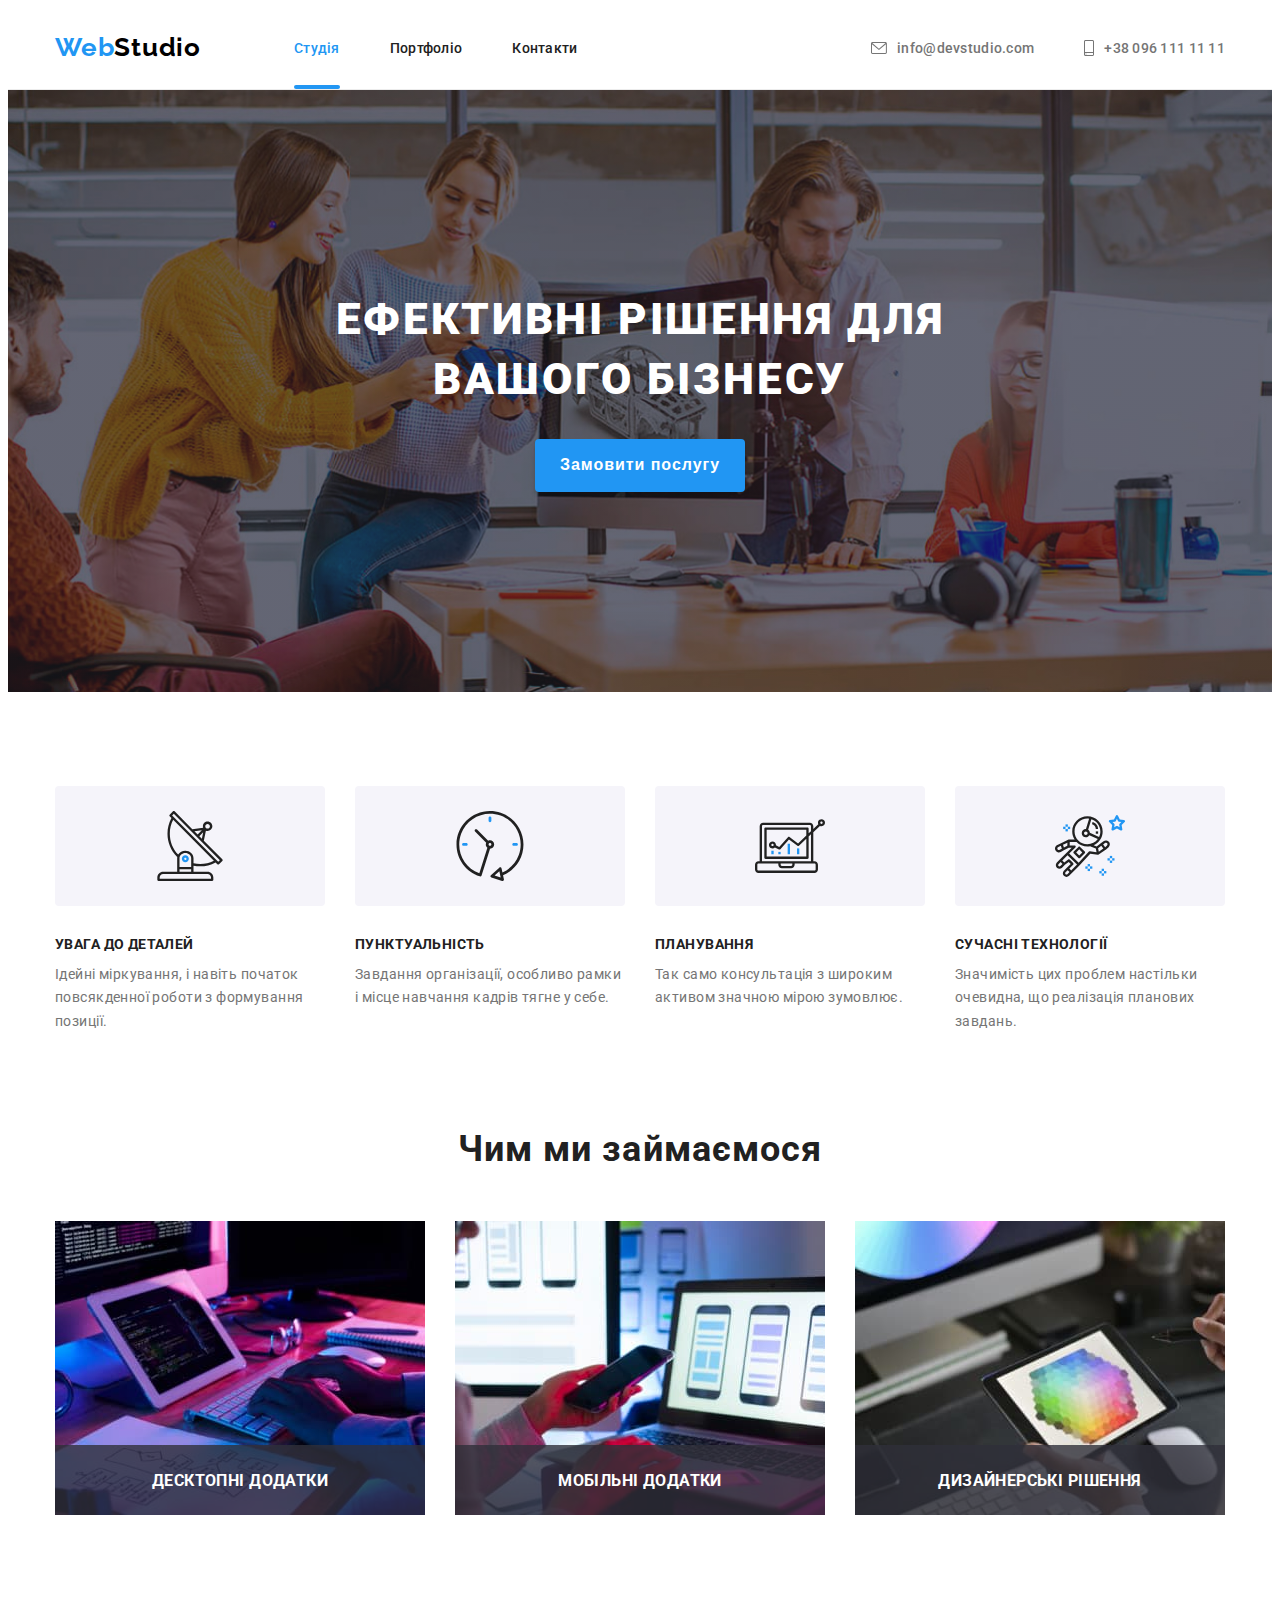
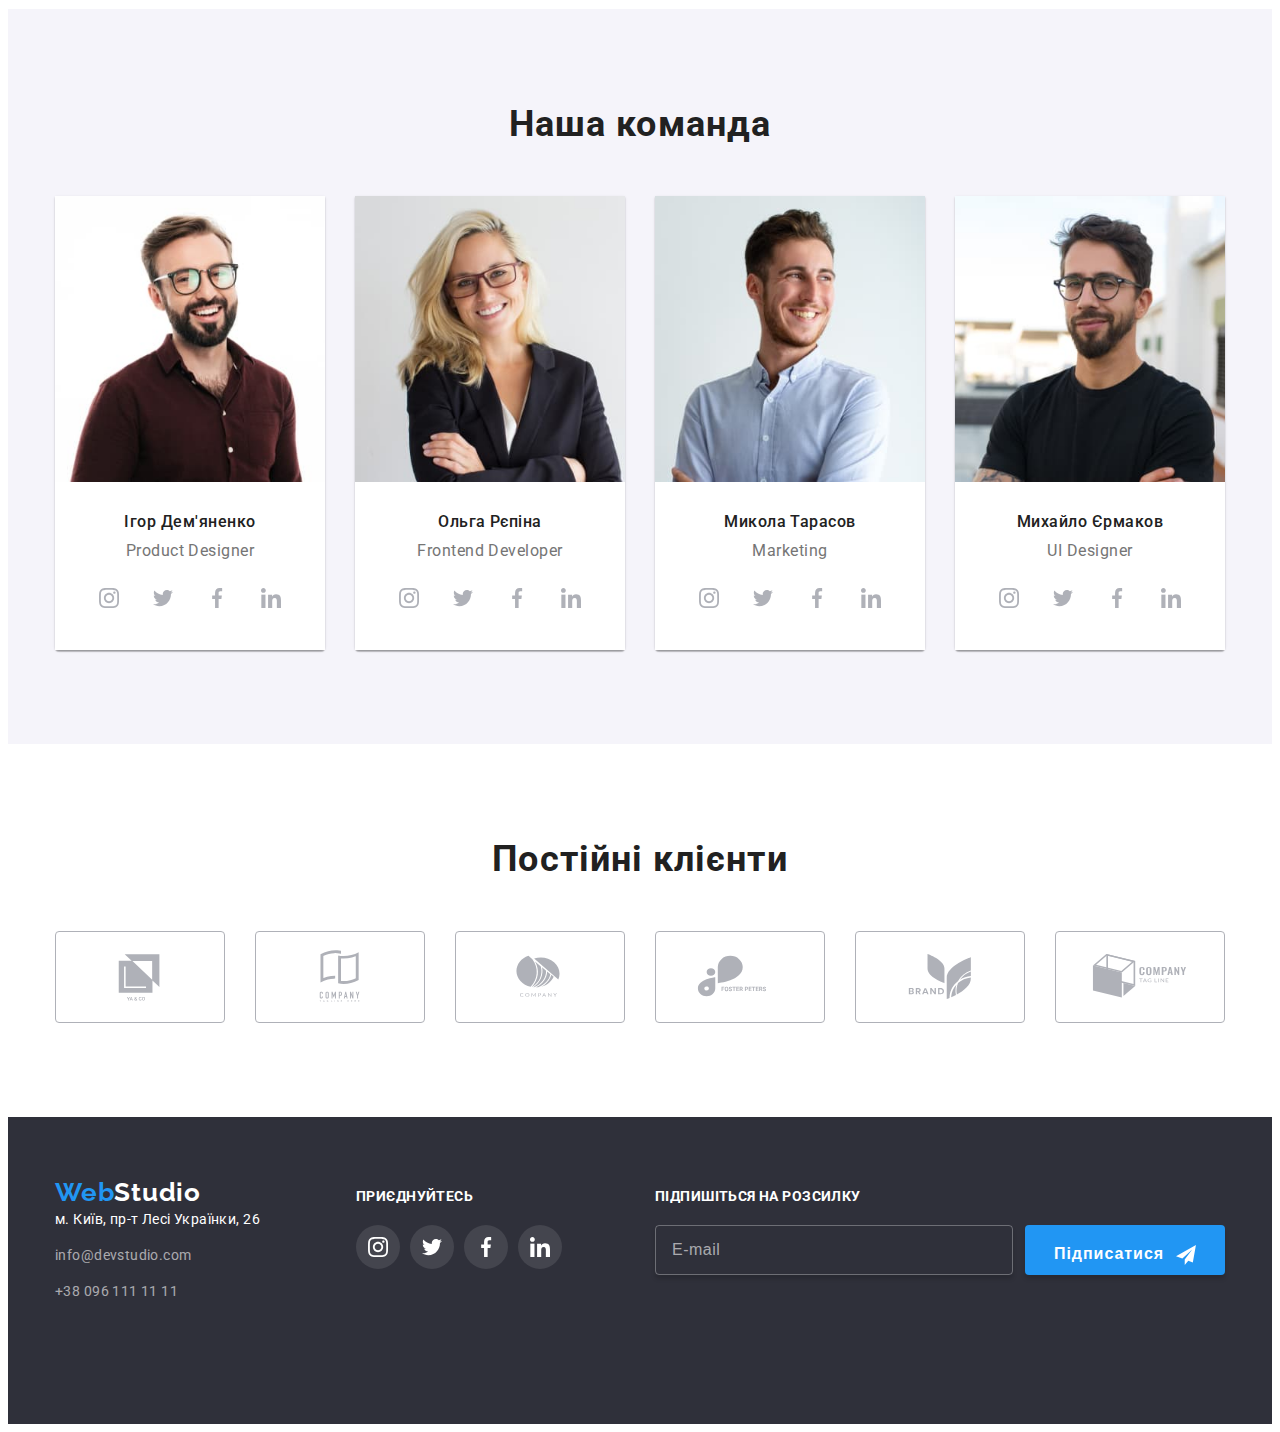
==== commit 6bf8a69d: "added adaptive images for index.html and portfolio.html" ====
--- a/index.html
+++ b/index.html
@@ -70,24 +70,44 @@
           </ul>
           <ul class="header-social__list list">
             <li class="header-social__item">
-              <a href="https://www.instagram.com/" class="header-social__link" target="_blank"
-                      rel="noreferrer noopener"
-                      aria-label="icon Instagram">Instagram<span class="header-social__separator">|</span></a>
+              <a
+                href="https://www.instagram.com/"
+                class="header-social__link"
+                target="_blank"
+                rel="noreferrer noopener"
+                aria-label="icon Instagram"
+                >Instagram<span class="header-social__separator">|</span></a
+              >
             </li>
             <li class="header-social__item">
-              <a href="https://twitter.com/" class="header-social__link" target="_blank"
-                      rel="noreferrer noopener"
-                      aria-label="icon Twitter">Twitter<span class="header-social__separator">|</span></a>
+              <a
+                href="https://twitter.com/"
+                class="header-social__link"
+                target="_blank"
+                rel="noreferrer noopener"
+                aria-label="icon Twitter"
+                >Twitter<span class="header-social__separator">|</span></a
+              >
             </li>
             <li class="header-social__item">
-              <a href="https://uk-ua.facebook.com/" class="header-social__link" target="_blank"
-                      rel="noreferrer noopener"
-                      aria-label="icon Facebook">Facebook<span class="header-social__separator">|</span></a>
+              <a
+                href="https://uk-ua.facebook.com/"
+                class="header-social__link"
+                target="_blank"
+                rel="noreferrer noopener"
+                aria-label="icon Facebook"
+                >Facebook<span class="header-social__separator">|</span></a
+              >
             </li>
             <li class="header-social__item">
-              <a href="https://ua.linkedin.com/" class="header-social__link"target="_blank"
-                      rel="noreferrer noopener"
-                      aria-label="icon Linkedin">Linkedin</a>
+              <a
+                href="https://ua.linkedin.com/"
+                class="header-social__link"
+                target="_blank"
+                rel="noreferrer noopener"
+                aria-label="icon Linkedin"
+                >Linkedin</a
+              >
             </li>
           </ul>
           <button
@@ -283,33 +303,66 @@
           <h2 class="section-tittle">Чим ми займаємося</h2>
           <ul class="gallery__list list grid">
             <li class="gallery__item grid-item">
-              <img
-                class="gallery__image img"
-                src="./img/tasks/wright_code.jpg"
-                alt="розробник пише код"
-                width="370"
-                height="294"
-              />
+              <picture>
+                <source
+                  media="(min-width: 1200px)"
+                  srcset="
+                    img\tasks\wright_code-dt.jpg    1x,
+                    img\tasks\wright_code-dt@2x.jpg 2x
+                  "
+                  type="image/jpg"
+                />
+                <img
+                  class="gallery__image img"
+                  src="img\tasks\wright_code-dt.jpg"
+                  alt="розробник пише код"
+                  width="370"
+                  height="294"
+                  loading="lazy"
+                />
+              </picture>
               <p class="gallery__text">Десктопні додатки</p>
             </li>
             <li class="gallery__item grid-item">
-              <img
-                class="gallery__image img"
-                src="./img/tasks/design_for_smartphones.jpg"
-                alt="дизайнер розробляє дизайн сторінки під смартфон"
-                width="370"
-                height="294"
-              />
+              <picture>
+                <source
+                  media="(min-width: 1200px)"
+                  srcset="
+                    img\tasks\design_for_smartphones-dt.jpg    1x,
+                    img\tasks\design_for_smartphones-dt@2x.jpg 2x
+                  "
+                  type="image/jpg"
+                />
+                <img
+                  class="gallery__image img"
+                  src="img\tasks\design_for_smartphones-dt.jpg"
+                  alt="розробник пише код"
+                  width="370"
+                  height="294"
+                  loading="lazy"
+                />
+              </picture>
               <p class="gallery__text">Мобільні додатки</p>
             </li>
             <li class="gallery__item grid-item">
-              <img
-                class="gallery__image img"
-                src="./img/tasks/palitra.jpg"
-                alt="дизайнер обирає колір на палітрі"
-                width="370"
-                height="294"
-              />
+              <picture>
+                <source
+                  media="(min-width: 1200px)"
+                  srcset="
+                    img\tasks\palitra-dt.jpg    1x,
+                    img\tasks\palitra-dt@2x.jpg 2x
+                  "
+                  type="image/jpg"
+                />
+                <img
+                  class="gallery__image img"
+                  src="img\tasks\palitra-dt.jpg"
+                  alt="розробник пише код"
+                  width="370"
+                  height="294"
+                  loading="lazy"
+                />
+              </picture>
               <p class="gallery__text">Дизайнерські рішення</p>
             </li>
           </ul>
@@ -321,13 +374,44 @@
           <h2 class="section-tittle">Наша команда</h2>
           <ul class="team__list list grid">
             <li class="team__item grid-item">
-              <img
-                class="team__image img"
-                src="./img/team/igor.jpg"
-                alt="фото Ігора Дем'яненко"
-                width="270"
-                height="260"
-              />
+              <picture>
+                <!-- набір зображень для смартфонів -->
+                <source
+                  media="(max-width: 767px)"
+                  srcset="
+                    ./img/team/igor-mb.jpg    1x,
+                    ./img/team/igor-mb@2x.jpg 2x
+                  "
+                  type="image/jpg"
+                />
+                <!-- набір зображень для планшетів -->
+                <source
+                  media="(min-width: 768px)"
+                  srcset="
+                    ./img/team/igor-tb.jpg    1x,
+                    ./img/team/igor-tb@2x.jpg 2x
+                  "
+                  type="image/jpg"
+                />
+                <!-- набір зображень для десктопів -->
+                <source
+                  media="(min-width: 1200px)"
+                  srcset="
+                    ./img/team/igor-dt.jpg    1x,
+                    ./img/team/igor-dt@2x.jpg 2x
+                  "
+                  type="image/jpg"
+                />
+                <!-- дефолтне зображення -->
+                <img
+                  class="team__image img"
+                  src="./img/team/igor-dt.jpg"
+                  alt="фото Ігора Дем'яненко"
+                  width="270"
+                  height="260"
+                  loading="lazy"
+                />
+              </picture>
               <div class="team__conteiner">
                 <h3 class="team__subtittle">Ігор Дем'яненко</h3>
                 <p class="team__text">Product Designer</p>
@@ -399,13 +483,44 @@
               </div>
             </li>
             <li class="team__item grid-item">
-              <img
-                class="team__image img"
-                src="./img/team/olga.jpg"
-                alt="фото Ольги Рєпіної"
-                width="270"
-                height="260"
-              />
+              <picture>
+                <!-- набір зображень для смартфонів -->
+                <source
+                  media="(max-width: 767px)"
+                  srcset="
+                    ./img/team/olga-mb.jpg    1x,
+                    ./img/team/olga-mb@2x.jpg 2x
+                  "
+                  type="image/jpg"
+                />
+                <!-- набір зображень для планшетів -->
+                <source
+                  media="(min-width: 768px)"
+                  srcset="
+                    ./img/team/olga-tb.jpg    1x,
+                    ./img/team/olga-tb@2x.jpg 2x
+                  "
+                  type="image/jpg"
+                />
+                <!-- набір зображень для десктопів -->
+                <source
+                  media="(min-width: 1200px)"
+                  srcset="
+                    ./img/team/olga-dt.jpg    1x,
+                    ./img/team/olga-dt@2x.jpg 2x
+                  "
+                  type="image/jpg"
+                />
+                <!-- дефолтне зображення -->
+                <img
+                  class="team__image img"
+                  src="./img/team/olga-dt.jpg"
+                  alt="фото Ольги Рєпіної"
+                  width="270"
+                  height="260"
+                  loading="lazy"
+                />
+              </picture>
               <div class="team__conteiner">
                 <h3 class="team__subtittle">Ольга Рєпіна</h3>
                 <p class="team__text">Frontend Developer</p>
@@ -477,13 +592,44 @@
               </div>
             </li>
             <li class="team__item grid-item">
-              <img
-                class="team__image img"
-                src="./img/team/mykola.jpg"
-                alt="фото Миколи Тарасова"
-                width="270"
-                height="260"
-              />
+              <picture>
+                <!-- набір зображень для смартфонів -->
+                <source
+                  media="(max-width: 767px)"
+                  srcset="
+                    ./img/team/mykola-mb.jpg    1x,
+                    ./img/team/mykola-mb@2x.jpg 2x
+                  "
+                  type="image/jpg"
+                />
+                <!-- набір зображень для планшетів -->
+                <source
+                  media="(min-width: 768px)"
+                  srcset="
+                    ./img/team/mykola-tb.jpg    1x,
+                    ./img/team/mykola-tb@2x.jpg 2x
+                  "
+                  type="image/jpg"
+                />
+                <!-- набір зображень для десктопів -->
+                <source
+                  media="(min-width: 1200px)"
+                  srcset="
+                    ./img/team/mykola-dt.jpg    1x,
+                    ./img/team/mykola-dt@2x.jpg 2x
+                  "
+                  type="image/jpg"
+                />
+                <!-- дефолтне зображення -->
+                <img
+                  class="team__image img"
+                  src="./img/team/mykola-dt.jpg"
+                  alt="фото Миколи Тарасова"
+                  width="270"
+                  height="260"
+                  loading="lazy"
+                />
+              </picture>
               <div class="team__conteiner">
                 <h3 class="team__subtittle">Микола Тарасов</h3>
                 <p class="team__text">Marketing</p>
@@ -555,13 +701,43 @@
               </div>
             </li>
             <li class="team__item grid-item">
-              <img
-                class="team__image img"
-                src="./img/team/myhailo.jpg"
-                alt="фото Михайла Єрмакова"
-                width="270"
-                height="260"
-              />
+              <picture>
+                <!-- набір зображень для смартфонів -->
+                <source
+                  media="(max-width: 767px)"
+                  srcset="
+                    ./img/team/myhailo-mb.jpg    1x,
+                    ./img/team/myhailo-mb@2x.jpg 2x
+                  "
+                  type="image/jpg"
+                />
+                <!-- набір зображень для планшетів -->
+                <source
+                  media="(min-width: 768px)"
+                  srcset="
+                    ./img/team/myhailo-tb.jpg    1x,
+                    ./img/team/myhailo-tb@2x.jpg 2x
+                  "
+                  type="image/jpg"
+                />
+                <!-- набір зображень для десктопів -->
+                <source
+                  media="(min-width: 1200px)"
+                  srcset="
+                    ./img/team/myhailo-dt.jpg    1x,
+                    ./img/team/myhailo-dt@2x.jpg 2x
+                  "
+                  type="image/jpg"
+                />
+                <!-- дефолтне зображення -->
+                <img
+                  class="team__image img"
+                  src="./img/team/myhailo-dt.jpg"
+                  alt="фото Михайла Єрмакова"
+                  width="270"
+                  height="260"
+                />
+              </picture>
               <div class="team__conteiner">
                 <h3 class="team__subtittle">Михайло Єрмаков</h3>
                 <p class="team__text">UI Designer</p>
--- a/css/main.min.css
+++ b/css/main.min.css
@@ -1 +1 @@
-:root{--background-color-1: #ffffff;--background-color-2: #f5f4fa;--background-color-3: #2f303a;--accent-color: #2196f3;--accent-color-2: #188ce8;--main-black-color: #212121;--text-color: #757575;--footer-link-color: rgba(255, 255, 255, 0.6);--border-color: #ececec;--border-second-color: #eeeeee;--background-color-4: #c4c4c4;--background-color-5: rgba(255, 255, 255, 0.1);--background-modal: rgba(0, 0, 0, 0.2);--modal-button: rgba(0, 0, 0, 0.1);--modal-icon-button: #000000;--gallary-background: rgba(47, 48, 58, 0.8);--team-icons-color: #afb1b8;--portfolio-overlay: rgba(33, 150, 243, 0.9);--card-gap: 30px;--grid-items: 4}.visually-hidden{position:absolute;width:1px;height:1px;margin:-1px;border:0;padding:0;white-space:nowrap;-webkit-clip-path:inset(100%);clip-path:inset(100%);clip:rect(0 0 0 0);overflow:hidden}*,*::before,*::after{-webkit-box-sizing:border-box;box-sizing:border-box}body{background-color:var(--background-color-1);font-family:"Roboto",sans-serif}.img{display:block;max-width:100%;height:auto}.grid{display:-webkit-box;display:-ms-flexbox;display:flex;-ms-flex-wrap:wrap;flex-wrap:wrap;gap:var(--card-gap)}.grid-item{-ms-flex-preferred-size:calc((100% - var(--card-gap)*(var(--grid-items) - 1))/var(--grid-items));flex-basis:calc((100% - var(--card-gap)*(var(--grid-items) - 1))/var(--grid-items))}.container{margin-left:auto;margin-right:auto;padding-left:15px;padding-right:15px}@media screen and (min-width: 480px)and (max-width: 767px){.container{max-width:480px}}@media screen and (min-width: 768px){.container{width:768px}}@media screen and (min-width: 1200px){.container{width:1200px}}.section{padding-top:60px;padding-bottom:60px}@media screen and (min-width: 1200px){.section{padding-top:94px;padding-bottom:94px}}.section-tittle{margin-bottom:30px;color:var(--main-black-color);text-align:center;font-size:28px;font-weight:700;line-height:1.2;letter-spacing:.84px}@media screen and (min-width: 1200px){.section-tittle{margin-bottom:50px;font-size:36px;letter-spacing:1.08px}}h1,h2,h3,h4,h5,h6,p{margin:0;padding:0}.list{list-style:none;margin:0;padding:0}.nav{display:-webkit-box;display:-ms-flexbox;display:flex;-webkit-box-align:center;-ms-flex-align:center;align-items:center}.nav-list{display:none}.page-header__menu.is-open .nav-list{display:block}@media screen and (min-width: 768px){.nav-list{display:-webkit-box;display:-ms-flexbox;display:flex;-webkit-box-align:center;-ms-flex-align:center;align-items:center;list-style:none}}.page-header__menu.is-open .nav-list{margin-bottom:306px}.nav__item{position:relative}.nav__item:not(:last-child){margin-right:50px}.page-header__menu.is-open .nav__item:not(:last-child){margin-right:0;margin-bottom:32px}.nav__link{display:block;padding-top:32px;padding-bottom:32px;color:var(--main-black-color);font-size:14px;font-weight:500;line-height:1.2;letter-spacing:.28px;text-decoration:none;-webkit-transition:color 250ms cubic-bezier(0.4, 0, 0.2, 1);transition:color 250ms cubic-bezier(0.4, 0, 0.2, 1)}.page-header__menu.is-open .nav__link{padding:0;font-size:40px;letter-spacing:.8px}.page-header__menu.is-open .nav__link:hover,.page-header__menu.is-open .nav__link:focus,.nav__link:hover,.nav__link:focus,.nav__link:active{color:var(--accent-color)}.nav__link--current{color:var(--accent-color)}.page-header__menu.is-open .nav__link--current{color:currentColor}.nav__link--current::after{content:"";position:absolute;bottom:0;left:0;display:block;width:100%;height:4px;border-radius:2px;background:var(--accent-color)}.page-header__menu.is-open .nav__link--current::after{content:"";display:none}.logo{padding-top:24px;padding-bottom:25px;color:var(--accent-color);font-family:"Raleway",sans-serif;text-decoration:none;font-size:24px;font-weight:700;line-height:1.2;letter-spacing:.72px}.logo--dark{color:#000}.logo--light{color:#fff}@media screen and (min-width: 1200px){.logo{font-size:26px;letter-spacing:.78px}}.contacts{display:none}.page-header__menu.is-open .contacts{display:-webkit-box;display:-ms-flexbox;display:flex;-webkit-box-orient:vertical;-webkit-box-direction:normal;-ms-flex-direction:column;flex-direction:column;margin-bottom:64px}@media screen and (min-width: 768px){.contacts{display:block;margin-left:auto}}@media screen and (min-width: 768px)and (max-width: 1200px){.contacts{padding-top:16px;padding-bottom:16px}}@media screen and (min-width: 1200px){.contacts{display:-webkit-box;display:-ms-flexbox;display:flex;-webkit-box-pack:center;-ms-flex-pack:center;justify-content:center;-webkit-box-align:center;-ms-flex-align:center;align-items:center}}.page-header__menu.is-open .contacts__item:last-child .contacts__link{margin-bottom:32px;font-size:34px;letter-spacing:.68px;color:var(--accent-color)}.page-header__menu.is-open .contacts__item:first-child .contacts__link{font-size:24px;letter-spacing:.48px}.page-header__menu.is-open .contacts__item:not(:last-child):not(:last-child){-webkit-box-ordinal-group:3;-ms-flex-order:2;order:2}@media screen and (min-width: 1200px){.contacts__item:not(:last-child){margin-right:50px}}.contacts__link{display:-webkit-box;display:-ms-flexbox;display:flex;-webkit-box-align:center;-ms-flex-align:center;align-items:center;padding-top:32px;padding-bottom:32px;color:var(--text-color);text-decoration:none;font-size:14px;font-weight:500;line-height:1.2;letter-spacing:.28px;-webkit-transition:color 250ms cubic-bezier(0.4, 0, 0.2, 1);transition:color 250ms cubic-bezier(0.4, 0, 0.2, 1)}.page-header__menu.is-open .contacts__link{padding:0}.contacts__link:hover,.contacts__link:focus{color:var(--accent-color)}@media screen and (min-width: 768px)and (max-width: 1200px){.contacts__link{padding-top:5px;padding-bottom:5px}}.contacts__icon{margin-right:10px;fill:currentColor}.page-header__menu.is-open .contacts__icon{display:none}.backdrop{position:fixed;width:100vw;height:100vh;top:0;left:0;z-index:100;opacity:1;display:-webkit-box;display:-ms-flexbox;display:flex;-webkit-box-pack:center;-ms-flex-pack:center;justify-content:center;-webkit-box-align:center;-ms-flex-align:center;align-items:center;background-color:var(--background-modal);-webkit-transition:opacity 250ms cubic-bezier(0.4, 0, 0.2, 1);transition:opacity 250ms cubic-bezier(0.4, 0, 0.2, 1)}.js-is-hidden{visibility:hidden;opacity:0;pointer-events:none}.modal{position:absolute;top:50%;left:50%;-webkit-transform:translate(-50%, -50%) scale(1);transform:translate(-50%, -50%) scale(1);margin-right:auto;margin-left:auto;border-radius:4px;background:var(--background-color-1);-webkit-box-shadow:0px 2px 1px 0px rgba(0,0,0,.2),0px 1px 1px 0px rgba(0,0,0,.14),0px 1px 3px 0px rgba(0,0,0,.12);box-shadow:0px 2px 1px 0px rgba(0,0,0,.2),0px 1px 1px 0px rgba(0,0,0,.14),0px 1px 3px 0px rgba(0,0,0,.12);-webkit-transition:-webkit-transform 250ms cubic-bezier(0.4, 0, 0.2, 1);transition:-webkit-transform 250ms cubic-bezier(0.4, 0, 0.2, 1);transition:transform 250ms cubic-bezier(0.4, 0, 0.2, 1);transition:transform 250ms cubic-bezier(0.4, 0, 0.2, 1), -webkit-transform 250ms cubic-bezier(0.4, 0, 0.2, 1)}@media screen and (max-width: 450px){.modal{max-width:373px;max-height:609px}}@media screen and (max-width: 1199px){.modal{width:450px;height:609px}}@media screen and (min-width: 1200px){.modal{width:528px;height:581px}}.backdrop.is-hidden .modal{-webkit-transform:translate(-50%, -50%) scale(0.2);transform:translate(-50%, -50%) scale(0.2)}.modal__button{position:absolute;top:8px;right:8px;display:-webkit-box;display:-ms-flexbox;display:flex;-webkit-box-pack:center;-ms-flex-pack:center;justify-content:center;width:30px;height:30px;-webkit-box-align:center;-ms-flex-align:center;align-items:center;border-radius:50%;cursor:pointer;border:1px solid var(--modal-button);background-color:var(--background-color-1);color:var(--modal-icon-button);-webkit-transition:color 250ms cubic-bezier(0.4, 0, 0.2, 1);transition:color 250ms cubic-bezier(0.4, 0, 0.2, 1)}.modal__button:hover,.modal__button:focus{color:var(--accent-color)}.modal__icon{fill:currentColor}.form{padding-top:40px;padding-right:40px;padding-bottom:40px;padding-left:40px}.form__title{display:block;margin-bottom:12px;color:var(--main-black-color);text-align:center;font-size:20px;font-weight:700;line-height:1.2;letter-spacing:.6px}@media screen and (max-width: 1199px){.form__title{line-height:1.5}}@media screen and (min-width: 1200px){.form__title{line-height:1.2}}.form__item{position:relative;display:-webkit-box;display:-ms-flexbox;display:flex;-webkit-box-orient:vertical;-webkit-box-direction:normal;-ms-flex-direction:column;flex-direction:column;-webkit-box-align:start;-ms-flex-align:start;align-items:start;margin-bottom:10px}.form__label{color:var(--text-color);font-size:12px;line-height:1.2;letter-spacing:.12px}.form__label:not(:last-child){margin-bottom:4px}.form__image{position:absolute;bottom:11px;left:12px;-webkit-transition:fill 250ms cubic-bezier(0.4, 0, 0.2, 1);transition:fill 250ms cubic-bezier(0.4, 0, 0.2, 1)}.form__input:focus+.form__image{fill:var(--accent-color)}.form__input{width:100%;height:40px;padding-top:11px;padding-right:12px;padding-bottom:11px;padding-left:42px;border-radius:4px;border:1px solid rgba(33,33,33,.2);cursor:pointer;-webkit-transition:border 250ms cubic-bezier(0.4, 0, 0.2, 1);transition:border 250ms cubic-bezier(0.4, 0, 0.2, 1)}.form__input:focus{border:1px solid var(--accent-color);outline:rgba(0,0,0,0)}.form__text-block{margin-bottom:20px}.form__textarea{width:100%;height:120px;padding-top:12px;padding-right:16px;padding-bottom:12px;padding-left:16px;resize:none;cursor:pointer;border-radius:4px;border:1px solid rgba(33,33,33,.2);-webkit-transition:border 250ms cubic-bezier(0.4, 0, 0.2, 1);transition:border 250ms cubic-bezier(0.4, 0, 0.2, 1)}.form__textarea::-webkit-input-placeholder{color:rgba(117,117,117,.5);font-size:12px;line-height:1.2;letter-spacing:.12px}.form__textarea::-moz-placeholder{color:rgba(117,117,117,.5);font-size:12px;line-height:1.2;letter-spacing:.12px}.form__textarea:-ms-input-placeholder{color:rgba(117,117,117,.5);font-size:12px;line-height:1.2;letter-spacing:.12px}.form__textarea::-ms-input-placeholder{color:rgba(117,117,117,.5);font-size:12px;line-height:1.2;letter-spacing:.12px}.form__textarea::placeholder{color:rgba(117,117,117,.5);font-size:12px;line-height:1.2;letter-spacing:.12px}.form__textarea:focus{border:1px solid var(--accent-color);outline:rgba(0,0,0,0)}.form__policy{display:-webkit-box;display:-ms-flexbox;display:flex;-webkit-box-align:center;-ms-flex-align:center;align-items:center;padding-left:12px;margin-bottom:30px}.form__checkbox{display:-webkit-box;display:-ms-flexbox;display:flex;-webkit-box-pack:center;-ms-flex-pack:center;justify-content:center;-webkit-box-align:center;-ms-flex-align:center;align-items:center;width:16px;height:15px;background-color:var(--accent-color);border:2px solid var(--accent-color);border-radius:4px;-webkit-transition:background-color 250ms cubic-bezier(0.4, 0, 0.2, 1),border 250ms cubic-bezier(0.4, 0, 0.2, 1);transition:background-color 250ms cubic-bezier(0.4, 0, 0.2, 1),border 250ms cubic-bezier(0.4, 0, 0.2, 1)}.form__policy-input:checked~.form__checkbox{border:2px solid var(--main-black-color);background:var(--background-color-1)}.form__policy-input:focus~.form__checkbox{border:2px solid var(--accent-color)}.form__policy-image{fill:var(--background-color-1)}.form__checkbox-label{margin-left:8px;font-size:14px;line-height:1.71;letter-spacing:.42px}@media screen and (max-width: 450px){.form__checkbox-label{font-size:9px}}@media screen and (min-width: 451px)and (max-width: 1199px){.form__checkbox-label{font-size:12px}}.form__link{margin-left:5px;color:var(--accent-color);line-height:1.71;letter-spacing:.42px;text-decoration-line:underline}.form__button{display:block;width:200px;height:50px;margin-right:auto;margin-left:auto;border-color:rgba(0,0,0,0);border-radius:4px;background-color:var(--accent-color);-webkit-box-shadow:0px 4px 4px 0px rgba(0,0,0,.15);box-shadow:0px 4px 4px 0px rgba(0,0,0,.15);cursor:pointer;color:var(--background-color-1);text-align:center;font-size:16px;font-weight:700;line-height:1.87;letter-spacing:.96px;-webkit-transition:background-color 250ms cubic-bezier(0.4, 0, 0.2, 1);transition:background-color 250ms cubic-bezier(0.4, 0, 0.2, 1)}.form__button:hover,.form__button:focus{background-color:var(--accent-color-2)}.socials-list{display:-webkit-box;display:-ms-flexbox;display:flex;-webkit-box-pack:center;-ms-flex-pack:center;justify-content:center}.socials__item:not(:last-child){margin-right:10px}.socials__link{display:-webkit-box;display:-ms-flexbox;display:flex;-webkit-box-pack:center;-ms-flex-pack:center;justify-content:center;-webkit-box-align:center;-ms-flex-align:center;align-items:center;width:44px;height:44px;border-radius:50%;background-color:var(--background-color-5);-webkit-transition:background-color 250ms cubic-bezier(0.4, 0, 0.2, 1);transition:background-color 250ms cubic-bezier(0.4, 0, 0.2, 1)}.socials__link:hover,.socials__link:focus{background-color:var(--accent-color)}.socials__icon{fill:var(--background-color-1)}.socials__icon--gray{fill:var(--team-icons-color);-webkit-transition:fill 250ms cubic-bezier(0.4, 0, 0.2, 1);transition:fill 250ms cubic-bezier(0.4, 0, 0.2, 1)}.team__link:hover .socials__icon--gray,.team__link:focus .socials__icon--gray{fill:var(--background-color-1)}.portfolio__list{display:-webkit-box;display:-ms-flexbox;display:flex;-webkit-box-pack:center;-ms-flex-pack:center;justify-content:center;-ms-flex-wrap:wrap;flex-wrap:wrap;margin-bottom:50px}@media screen and (max-width: 479px){.portfolio__list{max-width:320px;height:150px;-webkit-box-pack:start;-ms-flex-pack:start;justify-content:start;-ms-flex-line-pack:justify;align-content:space-between;margin-bottom:40px}}@media screen and (min-width: 480px)and (max-width: 767px){.portfolio__list{min-width:320px;height:91px;-webkit-box-pack:start;-ms-flex-pack:start;justify-content:start;-ms-flex-line-pack:justify;align-content:space-between;margin-bottom:40px}}@media screen and (min-width: 768px)and (max-width: 1199px){.portfolio__list{margin-bottom:30px}}.portfolio__item:not(:last-child){margin-right:8px}.btn{padding-top:6px;padding-right:25px;padding-bottom:6px;padding-left:25px;border-radius:4px;border-color:rgba(0,0,0,0);color:var(--main-black-color);background-color:var(--background-color-2);font-size:16px;font-weight:500;line-height:1.62;letter-spacing:.48px;cursor:pointer;-webkit-transition:color 250ms cubic-bezier(0.4, 0, 0.2, 1),background-color 250ms cubic-bezier(0.4, 0, 0.2, 1),-webkit-box-shadow 250ms cubic-bezier(0.4, 0, 0.2, 1);transition:color 250ms cubic-bezier(0.4, 0, 0.2, 1),background-color 250ms cubic-bezier(0.4, 0, 0.2, 1),-webkit-box-shadow 250ms cubic-bezier(0.4, 0, 0.2, 1);transition:color 250ms cubic-bezier(0.4, 0, 0.2, 1),background-color 250ms cubic-bezier(0.4, 0, 0.2, 1),box-shadow 250ms cubic-bezier(0.4, 0, 0.2, 1);transition:color 250ms cubic-bezier(0.4, 0, 0.2, 1),background-color 250ms cubic-bezier(0.4, 0, 0.2, 1),box-shadow 250ms cubic-bezier(0.4, 0, 0.2, 1),-webkit-box-shadow 250ms cubic-bezier(0.4, 0, 0.2, 1)}.btn--active{color:var(--background-color-1);background-color:var(--accent-color);-webkit-box-shadow:0px 2px 2px 0px rgba(0,0,0,.12),0px 1px 2px 0px rgba(0,0,0,.08),0px 3px 1px 0px rgba(0,0,0,.1);box-shadow:0px 2px 2px 0px rgba(0,0,0,.12),0px 1px 2px 0px rgba(0,0,0,.08),0px 3px 1px 0px rgba(0,0,0,.1)}.btn:hover,.btn:focus{color:var(--background-color-1);background-color:var(--accent-color);-webkit-box-shadow:0px 2px 2px 0px rgba(0,0,0,.12),0px 1px 2px 0px rgba(0,0,0,.08),0px 3px 1px 0px rgba(0,0,0,.1);box-shadow:0px 2px 2px 0px rgba(0,0,0,.12),0px 1px 2px 0px rgba(0,0,0,.08),0px 3px 1px 0px rgba(0,0,0,.1)}.page-header{border-bottom:1px solid var(--border-color);position:relative}.page-header__logo{display:block}.page-header__button{display:-webkit-box;display:-ms-flexbox;display:flex;-webkit-box-pack:center;-ms-flex-pack:center;justify-content:center;-webkit-box-align:center;-ms-flex-align:center;align-items:center;margin-left:auto;width:40px;height:40px;margin-left:auto;padding:0;border:none;background-color:rgba(0,0,0,0)}.page-header__button--close{display:none}.page-header__menu.is-open .page-header__button--close{display:block;position:absolute;top:10px;right:15px}@media screen and (min-width: 768px){.page-header__button{display:none}}.page-header__icon{fill:var(--main-black-color);-webkit-transition:fill 250ms cubic-bezier(0.4, 0, 0.2, 1);transition:fill 250ms cubic-bezier(0.4, 0, 0.2, 1)}.page-header__button:hover .page-header__icon,.page-header__button:focus .page-header__icon{fill:var(--accent-color)}.page-header__container{display:-webkit-box;display:-ms-flexbox;display:flex;-webkit-box-align:center;-ms-flex-align:center;align-items:center}@media screen and (min-width: 480px)and (max-width: 767px){.page-header__container{width:480px}}@media screen and (min-width: 768px){.page-header__container{width:768px}}@media screen and (min-width: 1200px){.page-header__container{width:1200px;display:-webkit-box;display:-ms-flexbox;display:flex;-webkit-box-align:center;-ms-flex-align:center;align-items:center}}@media screen and (min-width: 768px){.page-header__menu{display:-webkit-box;display:-ms-flexbox;display:flex;margin-left:93px;width:100%}}.header-social__list{display:none}.page-header__menu.is-open .header-social__list{display:-webkit-box;display:-ms-flexbox;display:flex;-webkit-box-align:center;-ms-flex-align:center;align-items:center}.header-social__link{display:-webkit-box;display:-ms-flexbox;display:flex;-webkit-box-align:center;-ms-flex-align:center;align-items:center;color:#2196f3;font-size:18px;font-style:normal;font-weight:500;line-height:1.22;letter-spacing:.36px;text-decoration:none}.header-social__separator{display:block;font-size:22px;margin-left:10px;margin-right:10px;color:rgba(33,33,33,.2)}.is-open{position:absolute;top:0;left:0;z-index:90;width:100%;height:796px;padding-top:48px;padding-bottom:48px;padding-left:40px;background-color:var(--background-color-1)}@media screen and (max-width: 767px){.is-open{max-width:767px}}.hero{padding-top:200px;padding-bottom:200px;background-color:var(--background-color-4);background-image:-webkit-gradient(linear, left top, right top, from(rgba(47, 48, 58, 0.4)), to(rgba(47, 48, 58, 0.4))),url(../img/icons/hero/background-hero.jpg);background-image:linear-gradient(to right, rgba(47, 48, 58, 0.4), rgba(47, 48, 58, 0.4)),url(../img/icons/hero/background-hero.jpg);background-position:center;background-repeat:no-repeat;background-size:cover;text-align:center}@media screen and (min-width: 1200px){.hero{max-width:1600px}}.tittle{width:360px;margin-right:auto;margin-left:auto;color:var(--background-color-1);margin-bottom:30px;font-size:26px;font-weight:900;line-height:1.61;letter-spacing:1.56px;text-transform:uppercase}@media screen and (max-width: 480px){.tittle{max-width:360px}}@media screen and (min-width: 1200px){.tittle{width:696px;font-size:44px;line-height:1.36;letter-spacing:2.64px}}.button{display:block;margin-right:auto;margin-left:auto;color:var(--background-color-1);background-color:var(--accent-color);min-width:200px;padding-top:10px;padding-right:24px;padding-bottom:10px;padding-left:24px;border:1px solid rgba(0,0,0,0);border-radius:4px;-webkit-box-shadow:0px 4px 4px 0px rgba(0,0,0,.15);box-shadow:0px 4px 4px 0px rgba(0,0,0,.15);font-size:16px;font-weight:700;line-height:1.9;letter-spacing:.96px;cursor:pointer}@media screen and (min-width: 1200px){.benefits{padding-bottom:0}}@media screen and (min-width: 768px){.benefits__list{display:-webkit-box;display:-ms-flexbox;display:flex;-ms-flex-wrap:wrap;flex-wrap:wrap;margin:-15px}}@media screen and (max-width: 767px){.benefits__item{margin-bottom:30px;max-width:450px}.benefits__item:last-child{margin-bottom:0}}@media screen and (min-width: 768px){.benefits__item{width:354px;margin:15px}}@media screen and (min-width: 1200px){.benefits__item{max-width:270px;margin-right:15px}.benefits__item:last-child{margin-right:0}}.benefits__block{display:-webkit-box;display:-ms-flexbox;display:flex;-webkit-box-pack:center;-ms-flex-pack:center;justify-content:center;-webkit-box-align:center;-ms-flex-align:center;align-items:center;max-width:450px;height:120px;margin-bottom:30px;border-radius:4px;background-color:var(--background-color-2)}@media screen and (min-width: 1200px){.benefits__block{min-width:270px}}.benefits__subtittle{color:var(--main-black-color);font-size:14px;font-weight:700;line-height:1.2;letter-spacing:.42px;text-transform:uppercase;margin-bottom:10px;padding-bottom:0}@media screen and (max-width: 767px){.benefits__subtittle{text-align:center}}.benefits__text{color:var(--text-color);font-size:14px;line-height:1.7;letter-spacing:.42px}.gallery{display:none}@media screen and (min-width: 1200px){.gallery{display:block}}.gallery__list{display:-webkit-box;display:-ms-flexbox;display:flex;-ms-flex-wrap:wrap;flex-wrap:wrap;gap:30px}.gallery__item{position:relative;z-index:1;--grid-items: 3}.gallery__text{position:absolute;bottom:0;left:0;z-index:1;width:100%;min-height:70px;display:-webkit-inline-box;display:-ms-inline-flexbox;display:inline-flex;-webkit-box-pack:center;-ms-flex-pack:center;justify-content:center;-webkit-box-align:center;-ms-flex-align:center;align-items:center;background-color:var(--gallary-background);color:var(--background-color-1);font-weight:700;line-height:1.2;letter-spacing:.42px;text-transform:uppercase;text-align:center}.team{background-color:var(--background-color-2)}@media screen and (max-width: 767px){.team__list{display:-webkit-box;display:-ms-flexbox;display:flex;-webkit-box-pack:center;-ms-flex-pack:center;justify-content:center;height:auto}}@media screen and (max-width: 1199px){.team__image{width:100%}}.team__item{border-bottom-right-radius:4px;border-bottom-left-radius:4px;-webkit-box-shadow:0px 2px 1px 0px rgba(0,0,0,.2),0px 1px 1px 0px rgba(0,0,0,.14),0px 1px 3px 0px rgba(0,0,0,.12);box-shadow:0px 2px 1px 0px rgba(0,0,0,.2),0px 1px 1px 0px rgba(0,0,0,.14),0px 1px 3px 0px rgba(0,0,0,.12);text-align:center}@media screen and (min-width: 480px)and (max-width: 767px){.team__item{min-width:450px}}@media screen and (min-width: 768px)and (max-width: 1199px){.team__item{min-width:354px}}.team__conteiner{padding-top:30px;padding-bottom:24px;padding-right:32px;padding-left:32px;background-color:var(--background-color-1)}@media screen and (min-width: 1200px){.team__conteiner{padding-bottom:30px}}.team__subtittle{color:var(--main-black-color);font-size:16px;font-weight:500;line-height:1.2;letter-spacing:.48px;margin-bottom:10px}.team__text{margin-bottom:16px;color:var(--text-color);font-size:16px;line-height:1.2;letter-spacing:.48px}.clients__list{display:-webkit-box;display:-ms-flexbox;display:flex;-webkit-box-pack:center;-ms-flex-pack:center;justify-content:center;-webkit-box-align:center;-ms-flex-align:center;align-items:center;-ms-flex-wrap:wrap;flex-wrap:wrap;margin:-15px}.clients__item{max-width:calc(50% - 30px);margin:15px}@media screen and (max-width: 480px){.clients__item{max-width:210px}}.clients__link{display:-webkit-box;display:-ms-flexbox;display:flex;-webkit-box-pack:center;-ms-flex-pack:center;justify-content:center;-webkit-box-align:center;-ms-flex-align:center;align-items:center;height:92px;border-radius:4px;border:1px solid var(--team-icons-color);color:var(--team-icons-color);-webkit-transition:color 250ms cubic-bezier(0.4, 0, 0.2, 1),border-color 250ms cubic-bezier(0.4, 0, 0.2, 1);transition:color 250ms cubic-bezier(0.4, 0, 0.2, 1),border-color 250ms cubic-bezier(0.4, 0, 0.2, 1)}.clients__link:hover,.clients__link:focus{color:var(--accent-color);border-color:var(--accent-color)}@media screen and (max-width: 767px){.clients__link{width:210px}}@media screen and (min-width: 768px)and (max-width: 1199px){.clients__link{width:226px}}@media screen and (min-width: 1200px){.clients__link{max-width:170px}}.clients__icon{fill:currentColor}.page-footer{background-color:var(--background-color-3);padding-top:60px;padding-bottom:60px}@media screen and (max-width: 767px){.page-footer{text-align:center}}.page-footer__container{display:block}@media screen and (min-width: 768px){.page-footer__container{display:-webkit-box;display:-ms-flexbox;display:flex;-webkit-box-align:baseline;-ms-flex-align:baseline;align-items:baseline;-ms-flex-wrap:wrap;flex-wrap:wrap}}@media screen and (min-width: 768px)and (max-width: 1199px){.page-footer__container{-ms-flex-pack:distribute;justify-content:space-around}}@media screen and (max-width: 1199px){.page-footer__logo{display:inline-block;margin-bottom:28px;padding:0}}.address-container{margin-bottom:60px}@media screen and (max-width: 1199px){.address-container{text-align:center}}@media screen and (min-width: 1200px){.address-container{margin-right:70px;width:231px}}.address__text{display:inline-block;margin-bottom:12px;color:var(--background-color-1);font-size:14px;font-style:normal;line-height:1.7;letter-spacing:.42px}.address__item:first-child{margin-bottom:12px}.address__link{display:inline-block;color:var(--footer-link-color);font-size:14px;font-style:normal;line-height:1.7;letter-spacing:.42px;text-decoration:none;-webkit-transition:color 250ms cubic-bezier(0.4, 0, 0.2, 1);transition:color 250ms cubic-bezier(0.4, 0, 0.2, 1)}.address__link:hover,.address__link:focus{color:var(--background-color-1)}@media screen and (max-width: 767px){.page-footer__socials{margin-bottom:60px}}@media screen and (min-width: 1200px){.page-footer__socials{margin-right:93px}}@media screen and (max-width: 767px){.page-footer__list{-webkit-box-pack:center;-ms-flex-pack:center;justify-content:center}}.page-footer__text{margin-bottom:20px;color:var(--background-color-1);font-size:14px;font-weight:700;line-height:1.2;letter-spacing:.42px;text-transform:uppercase}@media screen and (max-width: 767px){.page-footer__text{text-align:center}}@media screen and (max-width: 1199px){.subscription .page-footer__text{text-align:center}}@media screen and (min-width: 1200px){.subscription__container{display:-webkit-box;display:-ms-flexbox;display:flex}}.subscription__input{width:358px;height:50px;padding-top:15px;padding-right:16px;padding-bottom:15px;padding-left:16px;margin-right:12px;border-radius:4px;border:1px solid rgba(255,255,255,.3);background:rgba(33,150,243,0);-webkit-box-shadow:0px 4px 4px 0px rgba(0,0,0,.15);box-shadow:0px 4px 4px 0px rgba(0,0,0,.15);color:var(--background-color-1)}.subscription__input::-webkit-input-placeholder{color:var(--footer-link-color);font-size:16px;line-height:1.25;letter-spacing:.48px}.subscription__input::-moz-placeholder{color:var(--footer-link-color);font-size:16px;line-height:1.25;letter-spacing:.48px}.subscription__input:-ms-input-placeholder{color:var(--footer-link-color);font-size:16px;line-height:1.25;letter-spacing:.48px}.subscription__input::-ms-input-placeholder{color:var(--footer-link-color);font-size:16px;line-height:1.25;letter-spacing:.48px}.subscription__input::placeholder{color:var(--footer-link-color);font-size:16px;line-height:1.25;letter-spacing:.48px}@media screen and (max-width: 1199px){.subscription__input{margin-right:0;margin-bottom:20px}}.subscription__button{display:-webkit-box;display:-ms-flexbox;display:flex;padding-top:13px;padding-right:28px;padding-bottom:13px;padding-left:28px;width:200px;height:50px}.button__text{margin-right:12px}.button__img{fill:var(--background-color-1)}@media screen and (max-width: 767px){.portfolio__items{-webkit-box-pack:center;-ms-flex-pack:center;justify-content:center;-webkit-box-align:center;-ms-flex-align:center;align-items:center}}.portfolio__card{--grid-items: 9;min-width:370px}@media screen and (max-width: 479px){.portfolio__card{min-width:350px}}@media screen and (min-width: 480px)and (max-width: 767px){.portfolio__card{min-width:450px}}@media screen and (min-width: 768px)and (max-width: 1199px){.portfolio__card{min-width:354px}}.portfolio__link{display:block;text-decoration:none;-webkit-transition:-webkit-box-shadow 250ms cubic-bezier(0.4, 0, 0.2, 1);transition:-webkit-box-shadow 250ms cubic-bezier(0.4, 0, 0.2, 1);transition:box-shadow 250ms cubic-bezier(0.4, 0, 0.2, 1);transition:box-shadow 250ms cubic-bezier(0.4, 0, 0.2, 1), -webkit-box-shadow 250ms cubic-bezier(0.4, 0, 0.2, 1)}.portfolio__link:hover,.portfolio__link:focus{-webkit-box-shadow:1px 4px 6px 0px rgba(0,0,0,.16),0px 4px 4px 0px rgba(0,0,0,.06),0px 1px 1px 0px rgba(0,0,0,.12);box-shadow:1px 4px 6px 0px rgba(0,0,0,.16),0px 4px 4px 0px rgba(0,0,0,.06),0px 1px 1px 0px rgba(0,0,0,.12)}.portfolio__overlay{position:relative;overflow:hidden}.portfolio__overlay-text{position:absolute;top:0;left:0;-webkit-transform:translateY(100%);transform:translateY(100%);padding-top:63px;padding-right:24px;padding-bottom:64px;padding-left:24px;background-color:var(--portfolio-overlay);color:var(--background-color-1);font-size:18px;line-height:1.55;letter-spacing:.54px;-webkit-transition:background-color 250ms cubic-bezier(0.4, 0, 0.2, 1),-webkit-transform 250ms cubic-bezier(0.4, 0, 0.2, 1);transition:background-color 250ms cubic-bezier(0.4, 0, 0.2, 1),-webkit-transform 250ms cubic-bezier(0.4, 0, 0.2, 1);transition:transform 250ms cubic-bezier(0.4, 0, 0.2, 1),background-color 250ms cubic-bezier(0.4, 0, 0.2, 1);transition:transform 250ms cubic-bezier(0.4, 0, 0.2, 1),background-color 250ms cubic-bezier(0.4, 0, 0.2, 1),-webkit-transform 250ms cubic-bezier(0.4, 0, 0.2, 1)}@media screen and (max-width: 767px){.portfolio__overlay-text{width:100%;height:100%}}.portfolio__link:hover .portfolio__overlay-text,.portfolio__link:focus .portfolio__overlay-text{-webkit-transform:translateY(0);transform:translateY(0)}@media screen and (max-width: 1199px){.portfolio__image{width:100%}}.portfolio__container{padding-top:20px;padding-right:24px;padding-bottom:20px;padding-left:24px;border-right:1px solid var(--border-second-color);border-bottom:1px solid var(--border-second-color);border-left:1px solid var(--border-second-color)}.portfolio__label{margin-bottom:4px;color:var(--main-black-color);font-size:18px;font-weight:700;line-height:2;letter-spacing:1.08px}.portfolio__text{color:var(--text-color);font-size:16px;line-height:1.87;letter-spacing:.48px}/*# sourceMappingURL=main.min.css.map */+:root{--background-color-1: #ffffff;--background-color-2: #f5f4fa;--background-color-3: #2f303a;--accent-color: #2196f3;--accent-color-2: #188ce8;--main-black-color: #212121;--text-color: #757575;--footer-link-color: rgba(255, 255, 255, 0.6);--border-color: #ececec;--border-second-color: #eeeeee;--background-color-4: #c4c4c4;--background-color-5: rgba(255, 255, 255, 0.1);--background-modal: rgba(0, 0, 0, 0.2);--modal-button: rgba(0, 0, 0, 0.1);--modal-icon-button: #000000;--gallary-background: rgba(47, 48, 58, 0.8);--team-icons-color: #afb1b8;--portfolio-overlay: rgba(33, 150, 243, 0.9);--card-gap: 30px;--grid-items: 4}.visually-hidden{position:absolute;width:1px;height:1px;margin:-1px;border:0;padding:0;white-space:nowrap;-webkit-clip-path:inset(100%);clip-path:inset(100%);clip:rect(0 0 0 0);overflow:hidden}*,*::before,*::after{-webkit-box-sizing:border-box;box-sizing:border-box}body{background-color:var(--background-color-1);font-family:"Roboto",sans-serif}.img{display:block;max-width:100%;height:auto}.grid{display:-webkit-box;display:-ms-flexbox;display:flex;-ms-flex-wrap:wrap;flex-wrap:wrap;gap:var(--card-gap)}.grid-item{-ms-flex-preferred-size:calc((100% - var(--card-gap)*(var(--grid-items) - 1))/var(--grid-items));flex-basis:calc((100% - var(--card-gap)*(var(--grid-items) - 1))/var(--grid-items))}.container{margin-left:auto;margin-right:auto;padding-left:15px;padding-right:15px}@media screen and (min-width: 480px)and (max-width: 767px){.container{max-width:480px}}@media screen and (min-width: 768px){.container{width:768px}}@media screen and (min-width: 1200px){.container{width:1200px}}.section{padding-top:60px;padding-bottom:60px}@media screen and (min-width: 1200px){.section{padding-top:94px;padding-bottom:94px}}.section-tittle{margin-bottom:30px;color:var(--main-black-color);text-align:center;font-size:28px;font-weight:700;line-height:1.2;letter-spacing:.84px}@media screen and (min-width: 1200px){.section-tittle{margin-bottom:50px;font-size:36px;letter-spacing:1.08px}}h1,h2,h3,h4,h5,h6,p{margin:0;padding:0}.list{list-style:none;margin:0;padding:0}.nav{display:-webkit-box;display:-ms-flexbox;display:flex;-webkit-box-align:center;-ms-flex-align:center;align-items:center}.nav-list{display:none}.page-header__menu.is-open .nav-list{display:block}@media screen and (min-width: 768px){.nav-list{display:-webkit-box;display:-ms-flexbox;display:flex;-webkit-box-align:center;-ms-flex-align:center;align-items:center;list-style:none}}.page-header__menu.is-open .nav-list{margin-bottom:306px}@media screen and (max-width: 450px){.page-header__menu.is-open .nav-list{margin-bottom:250px}}.nav__item{position:relative}.nav__item:not(:last-child){margin-right:50px}.page-header__menu.is-open .nav__item:not(:last-child){margin-right:0;margin-bottom:32px}.nav__link{display:block;padding-top:32px;padding-bottom:32px;color:var(--main-black-color);font-size:14px;font-weight:500;line-height:1.2;letter-spacing:.28px;text-decoration:none;-webkit-transition:color 250ms cubic-bezier(0.4, 0, 0.2, 1);transition:color 250ms cubic-bezier(0.4, 0, 0.2, 1)}.page-header__menu.is-open .nav__link{padding:0;font-size:40px;letter-spacing:.8px}.page-header__menu.is-open .nav__link:hover,.page-header__menu.is-open .nav__link:focus,.nav__link:hover,.nav__link:focus,.nav__link:active{color:var(--accent-color)}.nav__link--current{color:var(--accent-color)}.nav__link--current::after{content:"";position:absolute;bottom:0;left:0;display:block;width:100%;height:4px;border-radius:2px;background:var(--accent-color)}.page-header__menu.is-open .nav__link--current::after{content:"";display:none}.logo{padding-top:24px;padding-bottom:25px;color:var(--accent-color);font-family:"Raleway",sans-serif;text-decoration:none;font-size:24px;font-weight:700;line-height:1.2;letter-spacing:.72px}.logo--dark{color:#000}.logo--light{color:#fff}@media screen and (min-width: 1200px){.logo{font-size:26px;letter-spacing:.78px}}.contacts{display:none}.page-header__menu.is-open .contacts{display:-webkit-box;display:-ms-flexbox;display:flex;-webkit-box-orient:vertical;-webkit-box-direction:normal;-ms-flex-direction:column;flex-direction:column;margin-bottom:64px}@media screen and (min-width: 768px){.contacts{display:block;margin-left:auto}}@media screen and (min-width: 768px)and (max-width: 1200px){.contacts{padding-top:16px;padding-bottom:16px}}@media screen and (min-width: 1200px){.contacts{display:-webkit-box;display:-ms-flexbox;display:flex;-webkit-box-pack:center;-ms-flex-pack:center;justify-content:center;-webkit-box-align:center;-ms-flex-align:center;align-items:center}}.page-header__menu.is-open .contacts__item:last-child .contacts__link{margin-bottom:32px;font-size:34px;letter-spacing:.68px;color:var(--accent-color)}@media screen and (max-width: 380px){.page-header__menu.is-open .contacts__item:last-child .contacts__link{font-size:24px}}.page-header__menu.is-open .contacts__item:first-child .contacts__link{font-size:24px;letter-spacing:.48px}.page-header__menu.is-open .contacts__item:not(:last-child):not(:last-child){-webkit-box-ordinal-group:3;-ms-flex-order:2;order:2}@media screen and (min-width: 1200px){.contacts__item:not(:last-child){margin-right:50px}}.contacts__link{display:-webkit-box;display:-ms-flexbox;display:flex;-webkit-box-align:center;-ms-flex-align:center;align-items:center;padding-top:32px;padding-bottom:32px;color:var(--text-color);text-decoration:none;font-size:14px;font-weight:500;line-height:1.2;letter-spacing:.28px;-webkit-transition:color 250ms cubic-bezier(0.4, 0, 0.2, 1);transition:color 250ms cubic-bezier(0.4, 0, 0.2, 1)}.page-header__menu.is-open .contacts__link{padding:0}.contacts__link:hover,.contacts__link:focus{color:var(--accent-color)}@media screen and (min-width: 768px)and (max-width: 1200px){.contacts__link{padding-top:5px;padding-bottom:5px}}.contacts__icon{margin-right:10px;fill:currentColor}.page-header__menu.is-open .contacts__icon{display:none}.backdrop{position:fixed;width:100vw;height:100vh;top:0;left:0;z-index:100;opacity:1;display:-webkit-box;display:-ms-flexbox;display:flex;-webkit-box-pack:center;-ms-flex-pack:center;justify-content:center;-webkit-box-align:center;-ms-flex-align:center;align-items:center;background-color:var(--background-modal);-webkit-transition:opacity 250ms cubic-bezier(0.4, 0, 0.2, 1);transition:opacity 250ms cubic-bezier(0.4, 0, 0.2, 1)}.js-is-hidden{visibility:hidden;opacity:0;pointer-events:none}.modal{position:absolute;top:50%;left:50%;-webkit-transform:translate(-50%, -50%) scale(1);transform:translate(-50%, -50%) scale(1);margin-right:auto;margin-left:auto;border-radius:4px;background:var(--background-color-1);-webkit-box-shadow:0px 2px 1px 0px rgba(0,0,0,.2),0px 1px 1px 0px rgba(0,0,0,.14),0px 1px 3px 0px rgba(0,0,0,.12);box-shadow:0px 2px 1px 0px rgba(0,0,0,.2),0px 1px 1px 0px rgba(0,0,0,.14),0px 1px 3px 0px rgba(0,0,0,.12);-webkit-transition:-webkit-transform 250ms cubic-bezier(0.4, 0, 0.2, 1);transition:-webkit-transform 250ms cubic-bezier(0.4, 0, 0.2, 1);transition:transform 250ms cubic-bezier(0.4, 0, 0.2, 1);transition:transform 250ms cubic-bezier(0.4, 0, 0.2, 1), -webkit-transform 250ms cubic-bezier(0.4, 0, 0.2, 1)}@media screen and (max-width: 450px){.modal{max-width:373px;max-height:609px}}@media screen and (max-width: 1199px){.modal{width:450px;height:609px}}@media screen and (min-width: 1200px){.modal{width:528px;height:581px}}.backdrop.is-hidden .modal{-webkit-transform:translate(-50%, -50%) scale(0.2);transform:translate(-50%, -50%) scale(0.2)}.modal__button{position:absolute;top:8px;right:8px;display:-webkit-box;display:-ms-flexbox;display:flex;-webkit-box-pack:center;-ms-flex-pack:center;justify-content:center;width:30px;height:30px;-webkit-box-align:center;-ms-flex-align:center;align-items:center;border-radius:50%;cursor:pointer;border:1px solid var(--modal-button);background-color:var(--background-color-1);color:var(--modal-icon-button);-webkit-transition:color 250ms cubic-bezier(0.4, 0, 0.2, 1);transition:color 250ms cubic-bezier(0.4, 0, 0.2, 1)}.modal__button:hover,.modal__button:focus{color:var(--accent-color)}.modal__icon{fill:currentColor}.form{padding-top:40px;padding-right:40px;padding-bottom:40px;padding-left:40px}.form__title{display:block;margin-bottom:12px;color:var(--main-black-color);text-align:center;font-size:20px;font-weight:700;line-height:1.2;letter-spacing:.6px}@media screen and (max-width: 1199px){.form__title{line-height:1.5}}@media screen and (min-width: 1200px){.form__title{line-height:1.2}}.form__item{position:relative;display:-webkit-box;display:-ms-flexbox;display:flex;-webkit-box-orient:vertical;-webkit-box-direction:normal;-ms-flex-direction:column;flex-direction:column;-webkit-box-align:start;-ms-flex-align:start;align-items:start;margin-bottom:10px}.form__label{color:var(--text-color);font-size:12px;line-height:1.2;letter-spacing:.12px}.form__label:not(:last-child){margin-bottom:4px}.form__image{position:absolute;bottom:11px;left:12px;-webkit-transition:fill 250ms cubic-bezier(0.4, 0, 0.2, 1);transition:fill 250ms cubic-bezier(0.4, 0, 0.2, 1)}.form__input:focus+.form__image{fill:var(--accent-color)}.form__input{width:100%;height:40px;padding-top:11px;padding-right:12px;padding-bottom:11px;padding-left:42px;border-radius:4px;border:1px solid rgba(33,33,33,.2);cursor:pointer;-webkit-transition:border 250ms cubic-bezier(0.4, 0, 0.2, 1);transition:border 250ms cubic-bezier(0.4, 0, 0.2, 1)}.form__input:focus{border:1px solid var(--accent-color);outline:rgba(0,0,0,0)}.form__text-block{margin-bottom:20px}.form__textarea{width:100%;height:120px;padding-top:12px;padding-right:16px;padding-bottom:12px;padding-left:16px;resize:none;cursor:pointer;border-radius:4px;border:1px solid rgba(33,33,33,.2);-webkit-transition:border 250ms cubic-bezier(0.4, 0, 0.2, 1);transition:border 250ms cubic-bezier(0.4, 0, 0.2, 1)}.form__textarea::-webkit-input-placeholder{color:rgba(117,117,117,.5);font-size:12px;line-height:1.2;letter-spacing:.12px}.form__textarea::-moz-placeholder{color:rgba(117,117,117,.5);font-size:12px;line-height:1.2;letter-spacing:.12px}.form__textarea:-ms-input-placeholder{color:rgba(117,117,117,.5);font-size:12px;line-height:1.2;letter-spacing:.12px}.form__textarea::-ms-input-placeholder{color:rgba(117,117,117,.5);font-size:12px;line-height:1.2;letter-spacing:.12px}.form__textarea::placeholder{color:rgba(117,117,117,.5);font-size:12px;line-height:1.2;letter-spacing:.12px}.form__textarea:focus{border:1px solid var(--accent-color);outline:rgba(0,0,0,0)}.form__policy{display:-webkit-box;display:-ms-flexbox;display:flex;-webkit-box-align:center;-ms-flex-align:center;align-items:center;padding-left:12px;margin-bottom:30px}.form__checkbox{display:-webkit-box;display:-ms-flexbox;display:flex;-webkit-box-pack:center;-ms-flex-pack:center;justify-content:center;-webkit-box-align:center;-ms-flex-align:center;align-items:center;width:16px;height:15px;background-color:var(--accent-color);border:2px solid var(--accent-color);border-radius:4px;-webkit-transition:background-color 250ms cubic-bezier(0.4, 0, 0.2, 1),border 250ms cubic-bezier(0.4, 0, 0.2, 1);transition:background-color 250ms cubic-bezier(0.4, 0, 0.2, 1),border 250ms cubic-bezier(0.4, 0, 0.2, 1)}.form__policy-input:checked~.form__checkbox{border:2px solid var(--main-black-color);background:var(--background-color-1)}.form__policy-input:focus~.form__checkbox{border:2px solid var(--accent-color)}.form__policy-image{fill:var(--background-color-1)}.form__checkbox-label{margin-left:8px;font-size:14px;line-height:1.71;letter-spacing:.42px}@media screen and (max-width: 450px){.form__checkbox-label{font-size:9px}}@media screen and (min-width: 451px)and (max-width: 1199px){.form__checkbox-label{font-size:12px}}.form__link{margin-left:5px;color:var(--accent-color);line-height:1.71;letter-spacing:.42px;text-decoration-line:underline}.form__button{display:block;width:200px;height:50px;margin-right:auto;margin-left:auto;border-color:rgba(0,0,0,0);border-radius:4px;background-color:var(--accent-color);-webkit-box-shadow:0px 4px 4px 0px rgba(0,0,0,.15);box-shadow:0px 4px 4px 0px rgba(0,0,0,.15);cursor:pointer;color:var(--background-color-1);text-align:center;font-size:16px;font-weight:700;line-height:1.87;letter-spacing:.96px;-webkit-transition:background-color 250ms cubic-bezier(0.4, 0, 0.2, 1);transition:background-color 250ms cubic-bezier(0.4, 0, 0.2, 1)}.form__button:hover,.form__button:focus{background-color:var(--accent-color-2)}.socials-list{display:-webkit-box;display:-ms-flexbox;display:flex;-webkit-box-pack:center;-ms-flex-pack:center;justify-content:center}.socials__item:not(:last-child){margin-right:10px}.socials__link{display:-webkit-box;display:-ms-flexbox;display:flex;-webkit-box-pack:center;-ms-flex-pack:center;justify-content:center;-webkit-box-align:center;-ms-flex-align:center;align-items:center;width:44px;height:44px;border-radius:50%;background-color:var(--background-color-5);-webkit-transition:background-color 250ms cubic-bezier(0.4, 0, 0.2, 1);transition:background-color 250ms cubic-bezier(0.4, 0, 0.2, 1)}.socials__link:hover,.socials__link:focus{background-color:var(--accent-color)}.socials__icon{fill:var(--background-color-1)}.socials__icon--gray{fill:var(--team-icons-color);-webkit-transition:fill 250ms cubic-bezier(0.4, 0, 0.2, 1);transition:fill 250ms cubic-bezier(0.4, 0, 0.2, 1)}.team__link:hover .socials__icon--gray,.team__link:focus .socials__icon--gray{fill:var(--background-color-1)}.portfolio__list{display:-webkit-box;display:-ms-flexbox;display:flex;-webkit-box-pack:center;-ms-flex-pack:center;justify-content:center;-ms-flex-wrap:wrap;flex-wrap:wrap;margin-bottom:50px}@media screen and (max-width: 479px){.portfolio__list{max-width:320px;height:150px;-webkit-box-pack:start;-ms-flex-pack:start;justify-content:start;-ms-flex-line-pack:justify;align-content:space-between;margin-bottom:40px}}@media screen and (min-width: 480px)and (max-width: 767px){.portfolio__list{min-width:320px;height:91px;-webkit-box-pack:start;-ms-flex-pack:start;justify-content:start;-ms-flex-line-pack:justify;align-content:space-between;margin-bottom:40px}}@media screen and (min-width: 768px)and (max-width: 1199px){.portfolio__list{margin-bottom:30px}}.portfolio__item:not(:last-child){margin-right:8px}.btn{padding-top:6px;padding-right:25px;padding-bottom:6px;padding-left:25px;border-radius:4px;border-color:rgba(0,0,0,0);color:var(--main-black-color);background-color:var(--background-color-2);font-size:16px;font-weight:500;line-height:1.62;letter-spacing:.48px;cursor:pointer;-webkit-transition:color 250ms cubic-bezier(0.4, 0, 0.2, 1),background-color 250ms cubic-bezier(0.4, 0, 0.2, 1),-webkit-box-shadow 250ms cubic-bezier(0.4, 0, 0.2, 1);transition:color 250ms cubic-bezier(0.4, 0, 0.2, 1),background-color 250ms cubic-bezier(0.4, 0, 0.2, 1),-webkit-box-shadow 250ms cubic-bezier(0.4, 0, 0.2, 1);transition:color 250ms cubic-bezier(0.4, 0, 0.2, 1),background-color 250ms cubic-bezier(0.4, 0, 0.2, 1),box-shadow 250ms cubic-bezier(0.4, 0, 0.2, 1);transition:color 250ms cubic-bezier(0.4, 0, 0.2, 1),background-color 250ms cubic-bezier(0.4, 0, 0.2, 1),box-shadow 250ms cubic-bezier(0.4, 0, 0.2, 1),-webkit-box-shadow 250ms cubic-bezier(0.4, 0, 0.2, 1)}.btn--active{color:var(--background-color-1);background-color:var(--accent-color);-webkit-box-shadow:0px 2px 2px 0px rgba(0,0,0,.12),0px 1px 2px 0px rgba(0,0,0,.08),0px 3px 1px 0px rgba(0,0,0,.1);box-shadow:0px 2px 2px 0px rgba(0,0,0,.12),0px 1px 2px 0px rgba(0,0,0,.08),0px 3px 1px 0px rgba(0,0,0,.1)}.btn:hover,.btn:focus{color:var(--background-color-1);background-color:var(--accent-color);-webkit-box-shadow:0px 2px 2px 0px rgba(0,0,0,.12),0px 1px 2px 0px rgba(0,0,0,.08),0px 3px 1px 0px rgba(0,0,0,.1);box-shadow:0px 2px 2px 0px rgba(0,0,0,.12),0px 1px 2px 0px rgba(0,0,0,.08),0px 3px 1px 0px rgba(0,0,0,.1)}.page-header{border-bottom:1px solid var(--border-color);position:relative}.page-header__logo{display:block}.page-header__button{display:-webkit-box;display:-ms-flexbox;display:flex;-webkit-box-pack:center;-ms-flex-pack:center;justify-content:center;-webkit-box-align:center;-ms-flex-align:center;align-items:center;margin-left:auto;width:40px;height:40px;margin-left:auto;padding:0;border:none;background-color:rgba(0,0,0,0)}.page-header__button--close{display:none}.page-header__menu.is-open .page-header__button--close{display:block;position:absolute;top:10px;right:15px}@media screen and (min-width: 768px){.page-header__button{display:none}}.page-header__icon{fill:var(--main-black-color);-webkit-transition:fill 250ms cubic-bezier(0.4, 0, 0.2, 1);transition:fill 250ms cubic-bezier(0.4, 0, 0.2, 1)}.page-header__button:hover .page-header__icon,.page-header__button:focus .page-header__icon{fill:var(--accent-color)}.page-header__container{display:-webkit-box;display:-ms-flexbox;display:flex;-webkit-box-align:center;-ms-flex-align:center;align-items:center}@media screen and (min-width: 480px)and (max-width: 767px){.page-header__container{width:480px}}@media screen and (min-width: 768px){.page-header__container{width:768px}}@media screen and (min-width: 1200px){.page-header__container{width:1200px;display:-webkit-box;display:-ms-flexbox;display:flex;-webkit-box-align:center;-ms-flex-align:center;align-items:center}}@media screen and (min-width: 768px){.page-header__menu{display:-webkit-box;display:-ms-flexbox;display:flex;margin-left:93px;width:100%}}.header-social__list{display:none}.page-header__menu.is-open .header-social__list{display:-webkit-box;display:-ms-flexbox;display:flex;-webkit-box-align:center;-ms-flex-align:center;align-items:center}@media screen and (max-width: 350px){.page-header__menu.is-open .header-social__list{-ms-flex-wrap:wrap;flex-wrap:wrap}}.header-social__link{display:-webkit-box;display:-ms-flexbox;display:flex;-webkit-box-align:center;-ms-flex-align:center;align-items:center;color:#2196f3;font-size:18px;font-style:normal;font-weight:500;line-height:1.22;letter-spacing:.36px;text-decoration:none}@media screen and (max-width: 450px){.header-social__link{font-size:14px}}.header-social__separator{display:block;font-size:22px;margin-left:10px;margin-right:10px;color:rgba(33,33,33,.2)}.is-open{position:absolute;top:0;left:0;z-index:90;width:100%;height:796px;padding-top:48px;padding-bottom:48px;padding-left:40px;background-color:var(--background-color-1)}@media screen and (max-width: 767px){.is-open{max-width:767px}}.hero{padding-top:200px;padding-bottom:200px;background-color:var(--background-color-4);background-image:-webkit-gradient(linear, left top, right top, from(rgba(47, 48, 58, 0.4)), to(rgba(47, 48, 58, 0.4))),url(../img/icons/hero/background-hero-mb.jpg);background-image:linear-gradient(to right, rgba(47, 48, 58, 0.4), rgba(47, 48, 58, 0.4)),url(../img/icons/hero/background-hero-mb.jpg);background-position:center;background-repeat:no-repeat;background-size:cover;text-align:center}@media(min-device-pixel-ratio: 2),(-webkit-min-device-pixel-ratio: 2),(min-resolution: 192dpi),(min-resolution: 2dppx){.hero{background-image:-webkit-gradient(linear, left top, right top, from(rgba(47, 48, 58, 0.4)), to(rgba(47, 48, 58, 0.4))),url(../img/icons/hero/background-hero-mb@2x.jpg);background-image:linear-gradient(to right, rgba(47, 48, 58, 0.4), rgba(47, 48, 58, 0.4)),url(../img/icons/hero/background-hero-mb@2x.jpg)}}@media screen and (min-width: 768px){.hero{background-image:-webkit-gradient(linear, left top, right top, from(rgba(47, 48, 58, 0.4)), to(rgba(47, 48, 58, 0.4))),url(../img/icons/hero/background-hero-tb.jpg);background-image:linear-gradient(to right, rgba(47, 48, 58, 0.4), rgba(47, 48, 58, 0.4)),url(../img/icons/hero/background-hero-tb.jpg)}}@media screen and (min-width: 768px)and (min-device-pixel-ratio: 2),screen and (min-width: 768px)and (-webkit-min-device-pixel-ratio: 2),screen and (min-width: 768px)and (min-resolution: 192dpi),screen and (min-width: 768px)and (min-resolution: 2dppx){.hero{background-image:-webkit-gradient(linear, left top, right top, from(rgba(47, 48, 58, 0.4)), to(rgba(47, 48, 58, 0.4))),url(../img/icons/hero/background-hero-tb@2x.jpg);background-image:linear-gradient(to right, rgba(47, 48, 58, 0.4), rgba(47, 48, 58, 0.4)),url(../img/icons/hero/background-hero-tb@2x.jpg)}}@media screen and (min-width: 1200px){.hero{background-image:-webkit-gradient(linear, left top, right top, from(rgba(47, 48, 58, 0.4)), to(rgba(47, 48, 58, 0.4))),url(../img/icons/hero/background-hero-dt.jpg);background-image:linear-gradient(to right, rgba(47, 48, 58, 0.4), rgba(47, 48, 58, 0.4)),url(../img/icons/hero/background-hero-dt.jpg)}}@media screen and (min-width: 1200px)and (min-device-pixel-ratio: 2),screen and (min-width: 1200px)and (-webkit-min-device-pixel-ratio: 2),screen and (min-width: 1200px)and (min-resolution: 192dpi),screen and (min-width: 1200px)and (min-resolution: 2dppx){.hero{background-image:-webkit-gradient(linear, left top, right top, from(rgba(47, 48, 58, 0.4)), to(rgba(47, 48, 58, 0.4))),url(../img/icons/hero/background-hero-dt@2x.jpg);background-image:linear-gradient(to right, rgba(47, 48, 58, 0.4), rgba(47, 48, 58, 0.4)),url(../img/icons/hero/background-hero-dt@2x.jpg)}}.tittle{width:360px;margin-right:auto;margin-left:auto;color:var(--background-color-1);margin-bottom:30px;font-size:26px;font-weight:900;line-height:1.61;letter-spacing:1.56px;text-transform:uppercase}@media screen and (max-width: 375px){.tittle{max-width:200px}}@media screen and (min-width: 376px)and (max-width: 480px){.tittle{max-width:360px}}@media screen and (min-width: 1200px){.tittle{width:696px;font-size:44px;line-height:1.36;letter-spacing:2.64px}}.button{display:block;margin-right:auto;margin-left:auto;color:var(--background-color-1);background-color:var(--accent-color);min-width:200px;padding-top:10px;padding-right:24px;padding-bottom:10px;padding-left:24px;border:1px solid rgba(0,0,0,0);border-radius:4px;-webkit-box-shadow:0px 4px 4px 0px rgba(0,0,0,.15);box-shadow:0px 4px 4px 0px rgba(0,0,0,.15);font-size:16px;font-weight:700;line-height:1.9;letter-spacing:.96px;cursor:pointer}@media screen and (min-width: 1200px){.benefits{padding-bottom:0}}@media screen and (min-width: 768px){.benefits__list{display:-webkit-box;display:-ms-flexbox;display:flex;-ms-flex-wrap:wrap;flex-wrap:wrap;margin:-15px}}@media screen and (max-width: 767px){.benefits__item{margin-bottom:30px;max-width:450px}.benefits__item:last-child{margin-bottom:0}}@media screen and (min-width: 768px){.benefits__item{width:354px;margin:15px}}@media screen and (min-width: 1200px){.benefits__item{max-width:270px;margin-right:15px}.benefits__item:last-child{margin-right:0}}.benefits__block{display:-webkit-box;display:-ms-flexbox;display:flex;-webkit-box-pack:center;-ms-flex-pack:center;justify-content:center;-webkit-box-align:center;-ms-flex-align:center;align-items:center;max-width:450px;height:120px;margin-bottom:30px;border-radius:4px;background-color:var(--background-color-2)}@media screen and (min-width: 1200px){.benefits__block{min-width:270px}}.benefits__subtittle{color:var(--main-black-color);font-size:14px;font-weight:700;line-height:1.2;letter-spacing:.42px;text-transform:uppercase;margin-bottom:10px;padding-bottom:0}@media screen and (max-width: 767px){.benefits__subtittle{text-align:center}}.benefits__text{color:var(--text-color);font-size:14px;line-height:1.7;letter-spacing:.42px}.gallery{display:none}@media screen and (min-width: 1200px){.gallery{display:block}}.gallery__list{display:-webkit-box;display:-ms-flexbox;display:flex;-ms-flex-wrap:wrap;flex-wrap:wrap;gap:30px}.gallery__item{position:relative;z-index:1;--grid-items: 3}.gallery__text{position:absolute;bottom:0;left:0;z-index:1;width:100%;min-height:70px;display:-webkit-inline-box;display:-ms-inline-flexbox;display:inline-flex;-webkit-box-pack:center;-ms-flex-pack:center;justify-content:center;-webkit-box-align:center;-ms-flex-align:center;align-items:center;background-color:var(--gallary-background);color:var(--background-color-1);font-weight:700;line-height:1.2;letter-spacing:.42px;text-transform:uppercase;text-align:center}.team{background-color:var(--background-color-2)}@media screen and (max-width: 767px){.team__list{display:-webkit-box;display:-ms-flexbox;display:flex;-webkit-box-pack:center;-ms-flex-pack:center;justify-content:center;height:auto}}@media screen and (max-width: 1199px){.team__image{width:100%}}.team__item{border-bottom-right-radius:4px;border-bottom-left-radius:4px;-webkit-box-shadow:0px 2px 1px 0px rgba(0,0,0,.2),0px 1px 1px 0px rgba(0,0,0,.14),0px 1px 3px 0px rgba(0,0,0,.12);box-shadow:0px 2px 1px 0px rgba(0,0,0,.2),0px 1px 1px 0px rgba(0,0,0,.14),0px 1px 3px 0px rgba(0,0,0,.12);text-align:center}@media screen and (min-width: 480px)and (max-width: 767px){.team__item{min-width:450px}}@media screen and (min-width: 768px)and (max-width: 1199px){.team__item{min-width:354px}}.team__conteiner{padding-top:30px;padding-bottom:24px;padding-right:32px;padding-left:32px;background-color:var(--background-color-1)}@media screen and (min-width: 1200px){.team__conteiner{padding-bottom:30px}}.team__subtittle{color:var(--main-black-color);font-size:16px;font-weight:500;line-height:1.2;letter-spacing:.48px;margin-bottom:10px}.team__text{margin-bottom:16px;color:var(--text-color);font-size:16px;line-height:1.2;letter-spacing:.48px}.clients__list{display:-webkit-box;display:-ms-flexbox;display:flex;-webkit-box-pack:center;-ms-flex-pack:center;justify-content:center;-webkit-box-align:center;-ms-flex-align:center;align-items:center;-ms-flex-wrap:wrap;flex-wrap:wrap;margin:-15px}.clients__item{max-width:calc(50% - 30px);margin:15px}@media screen and (max-width: 480px){.clients__item{max-width:210px}}.clients__link{display:-webkit-box;display:-ms-flexbox;display:flex;-webkit-box-pack:center;-ms-flex-pack:center;justify-content:center;-webkit-box-align:center;-ms-flex-align:center;align-items:center;height:92px;border-radius:4px;border:1px solid var(--team-icons-color);color:var(--team-icons-color);-webkit-transition:color 250ms cubic-bezier(0.4, 0, 0.2, 1),border-color 250ms cubic-bezier(0.4, 0, 0.2, 1);transition:color 250ms cubic-bezier(0.4, 0, 0.2, 1),border-color 250ms cubic-bezier(0.4, 0, 0.2, 1)}.clients__link:hover,.clients__link:focus{color:var(--accent-color);border-color:var(--accent-color)}@media screen and (max-width: 767px){.clients__link{width:210px}}@media screen and (min-width: 768px)and (max-width: 1199px){.clients__link{width:226px}}@media screen and (min-width: 1200px){.clients__link{width:170px}}.clients__icon{fill:currentColor}.page-footer{background-color:var(--background-color-3);padding-top:60px;padding-bottom:60px}@media screen and (max-width: 767px){.page-footer{text-align:center}}.page-footer__container{display:block}@media screen and (min-width: 768px){.page-footer__container{display:-webkit-box;display:-ms-flexbox;display:flex;-webkit-box-align:baseline;-ms-flex-align:baseline;align-items:baseline;-ms-flex-wrap:wrap;flex-wrap:wrap}}@media screen and (min-width: 768px)and (max-width: 1199px){.page-footer__container{-ms-flex-pack:distribute;justify-content:space-around}}@media screen and (max-width: 1199px){.page-footer__logo{display:inline-block;margin-bottom:28px;padding:0}}.address-container{margin-bottom:60px}@media screen and (max-width: 1199px){.address-container{text-align:center}}@media screen and (min-width: 1200px){.address-container{margin-right:70px;width:231px}}.address__text{display:inline-block;margin-bottom:12px;color:var(--background-color-1);font-size:14px;font-style:normal;line-height:1.7;letter-spacing:.42px}.address__item:first-child{margin-bottom:12px}.address__link{display:inline-block;color:var(--footer-link-color);font-size:14px;font-style:normal;line-height:1.7;letter-spacing:.42px;text-decoration:none;-webkit-transition:color 250ms cubic-bezier(0.4, 0, 0.2, 1);transition:color 250ms cubic-bezier(0.4, 0, 0.2, 1)}.address__link:hover,.address__link:focus{color:var(--background-color-1)}@media screen and (max-width: 767px){.page-footer__socials{margin-bottom:60px}}@media screen and (min-width: 1200px){.page-footer__socials{margin-right:93px}}@media screen and (max-width: 767px){.page-footer__list{-webkit-box-pack:center;-ms-flex-pack:center;justify-content:center}}.page-footer__text{margin-bottom:20px;color:var(--background-color-1);font-size:14px;font-weight:700;line-height:1.2;letter-spacing:.42px;text-transform:uppercase}@media screen and (max-width: 767px){.page-footer__text{text-align:center}}@media screen and (max-width: 1199px){.subscription .page-footer__text{text-align:center}}@media screen and (min-width: 1200px){.subscription__container{display:-webkit-box;display:-ms-flexbox;display:flex}}.subscription__input{width:358px;height:50px;padding-top:15px;padding-right:16px;padding-bottom:15px;padding-left:16px;margin-right:12px;border-radius:4px;border:1px solid rgba(255,255,255,.3);background:rgba(33,150,243,0);-webkit-box-shadow:0px 4px 4px 0px rgba(0,0,0,.15);box-shadow:0px 4px 4px 0px rgba(0,0,0,.15);color:var(--background-color-1)}.subscription__input::-webkit-input-placeholder{color:var(--footer-link-color);font-size:16px;line-height:1.25;letter-spacing:.48px}.subscription__input::-moz-placeholder{color:var(--footer-link-color);font-size:16px;line-height:1.25;letter-spacing:.48px}.subscription__input:-ms-input-placeholder{color:var(--footer-link-color);font-size:16px;line-height:1.25;letter-spacing:.48px}.subscription__input::-ms-input-placeholder{color:var(--footer-link-color);font-size:16px;line-height:1.25;letter-spacing:.48px}.subscription__input::placeholder{color:var(--footer-link-color);font-size:16px;line-height:1.25;letter-spacing:.48px}@media screen and (max-width: 350px){.subscription__input{max-width:290px}}@media screen and (min-width: 350px)and (max-width: 450px){.subscription__input{max-width:320px}}@media screen and (max-width: 1199px){.subscription__input{margin-right:0;margin-bottom:20px}}.subscription__button{display:-webkit-box;display:-ms-flexbox;display:flex;padding-top:13px;padding-right:28px;padding-bottom:13px;padding-left:28px;width:200px;height:50px}.button__text{margin-right:12px}.button__img{fill:var(--background-color-1)}@media screen and (max-width: 767px){.portfolio__items{-webkit-box-pack:center;-ms-flex-pack:center;justify-content:center;-webkit-box-align:center;-ms-flex-align:center;align-items:center}}.portfolio__card{--grid-items: 9;min-width:370px}@media screen and (max-width: 479px){.portfolio__card{min-width:350px}}@media screen and (min-width: 480px)and (max-width: 767px){.portfolio__card{min-width:450px}}@media screen and (min-width: 768px)and (max-width: 1199px){.portfolio__card{min-width:354px}}.portfolio__link{display:block;text-decoration:none;-webkit-transition:-webkit-box-shadow 250ms cubic-bezier(0.4, 0, 0.2, 1);transition:-webkit-box-shadow 250ms cubic-bezier(0.4, 0, 0.2, 1);transition:box-shadow 250ms cubic-bezier(0.4, 0, 0.2, 1);transition:box-shadow 250ms cubic-bezier(0.4, 0, 0.2, 1), -webkit-box-shadow 250ms cubic-bezier(0.4, 0, 0.2, 1)}.portfolio__link:hover,.portfolio__link:focus{-webkit-box-shadow:1px 4px 6px 0px rgba(0,0,0,.16),0px 4px 4px 0px rgba(0,0,0,.06),0px 1px 1px 0px rgba(0,0,0,.12);box-shadow:1px 4px 6px 0px rgba(0,0,0,.16),0px 4px 4px 0px rgba(0,0,0,.06),0px 1px 1px 0px rgba(0,0,0,.12)}.portfolio__overlay{position:relative;overflow:hidden}.portfolio__overlay-text{position:absolute;top:0;left:0;-webkit-transform:translateY(100%);transform:translateY(100%);padding-top:63px;padding-right:24px;padding-bottom:64px;padding-left:24px;background-color:var(--portfolio-overlay);color:var(--background-color-1);font-size:18px;line-height:1.55;letter-spacing:.54px;-webkit-transition:background-color 250ms cubic-bezier(0.4, 0, 0.2, 1),-webkit-transform 250ms cubic-bezier(0.4, 0, 0.2, 1);transition:background-color 250ms cubic-bezier(0.4, 0, 0.2, 1),-webkit-transform 250ms cubic-bezier(0.4, 0, 0.2, 1);transition:transform 250ms cubic-bezier(0.4, 0, 0.2, 1),background-color 250ms cubic-bezier(0.4, 0, 0.2, 1);transition:transform 250ms cubic-bezier(0.4, 0, 0.2, 1),background-color 250ms cubic-bezier(0.4, 0, 0.2, 1),-webkit-transform 250ms cubic-bezier(0.4, 0, 0.2, 1)}@media screen and (max-width: 767px){.portfolio__overlay-text{width:100%;height:100%}}.portfolio__link:hover .portfolio__overlay-text,.portfolio__link:focus .portfolio__overlay-text{-webkit-transform:translateY(0);transform:translateY(0)}@media screen and (max-width: 1199px){.portfolio__image{width:100%}}.portfolio__container{padding-top:20px;padding-right:24px;padding-bottom:20px;padding-left:24px;border-right:1px solid var(--border-second-color);border-bottom:1px solid var(--border-second-color);border-left:1px solid var(--border-second-color)}.portfolio__label{margin-bottom:4px;color:var(--main-black-color);font-size:18px;font-weight:700;line-height:2;letter-spacing:1.08px}.portfolio__text{color:var(--text-color);font-size:16px;line-height:1.87;letter-spacing:.48px}/*# sourceMappingURL=main.min.css.map */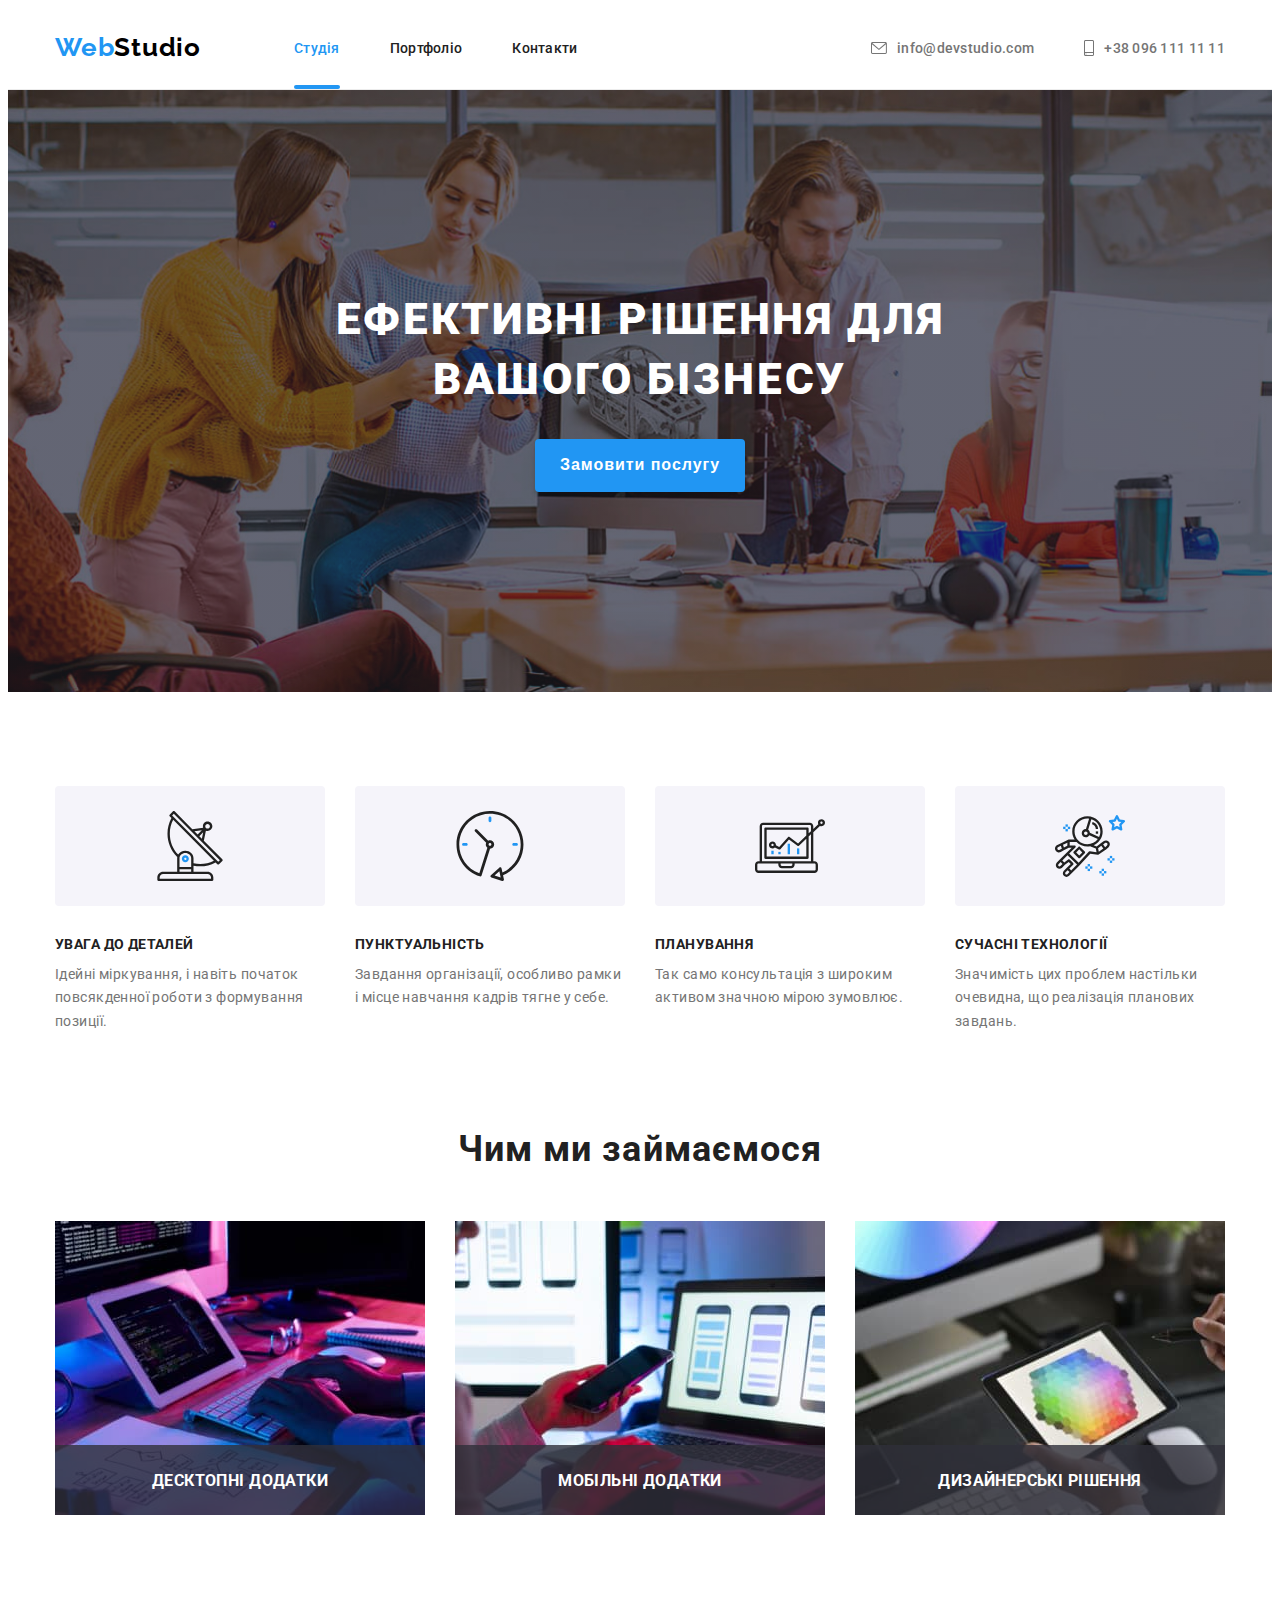
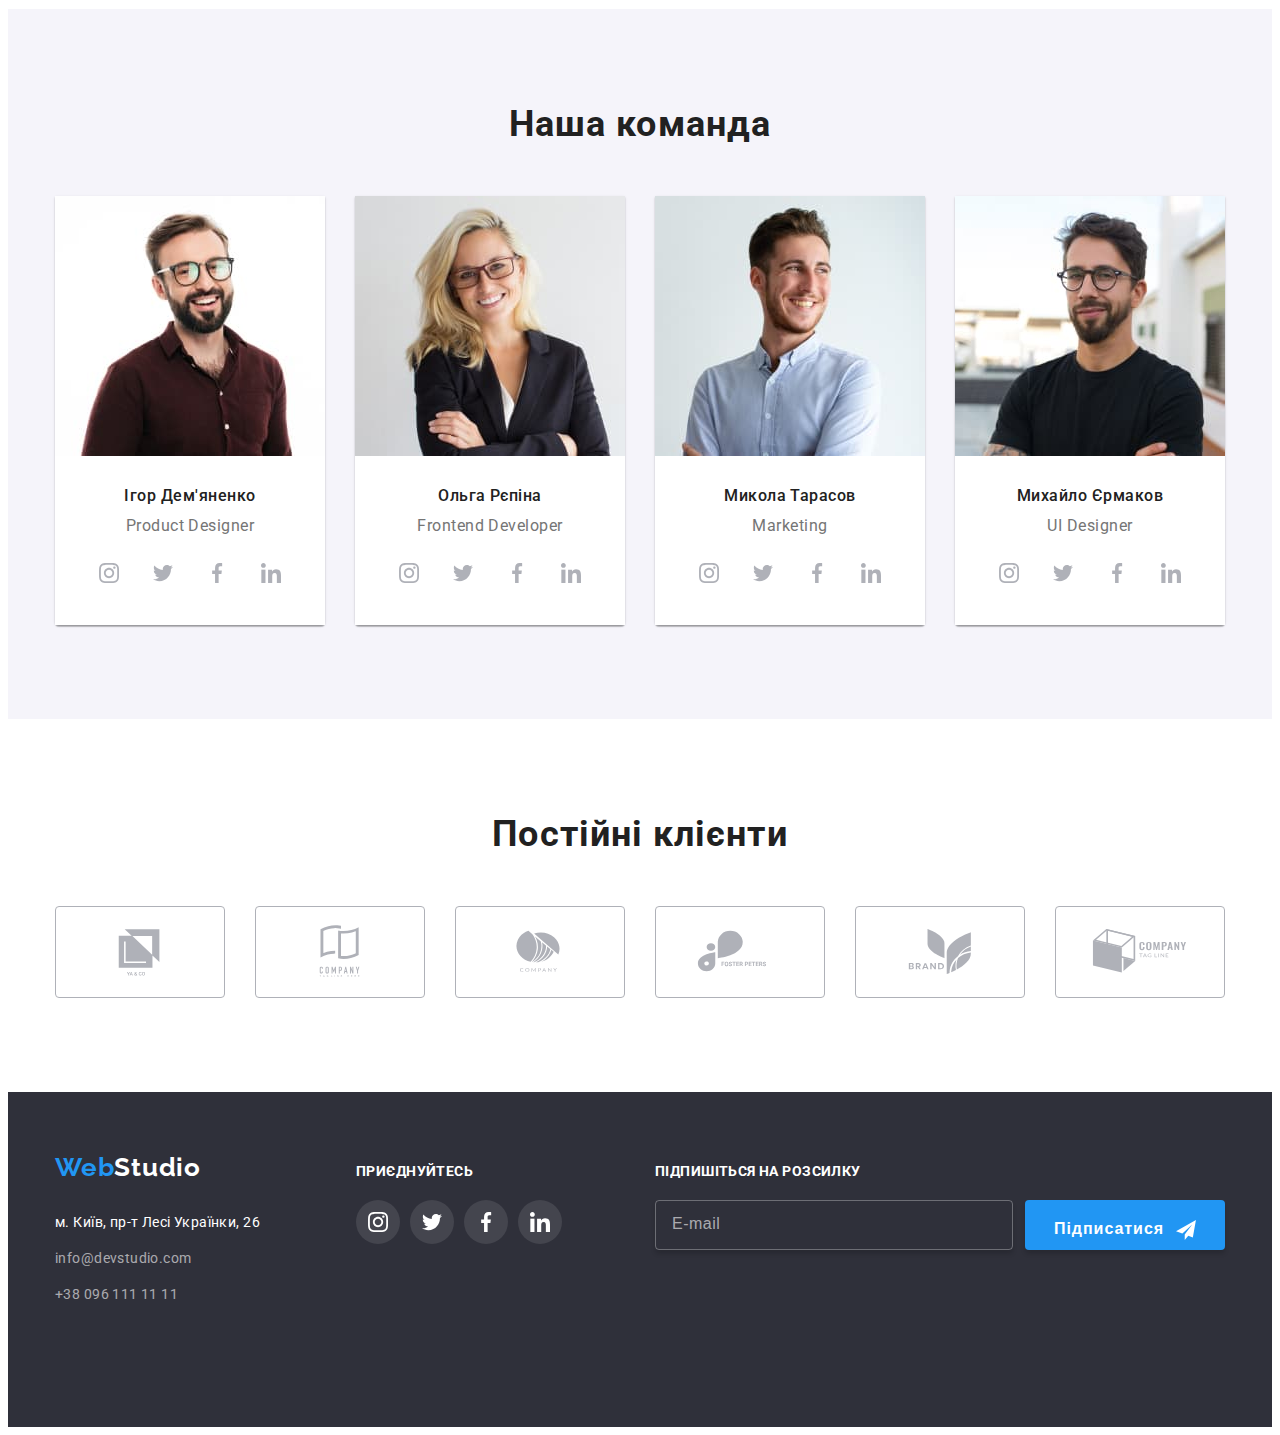
==== commit 358ef689: "corrected html pages and scss files" ====
--- a/index.html
+++ b/index.html
@@ -30,9 +30,8 @@
           >Web<span class="logo--dark">Studio</span></a
         >
         <div
-          class="page-header__menu mobile-menu"
+          class="page-header__menu mobile-menu js-menu-container"
           id="mobile-menu"
-          js-menu-container
         >
           <nav class="nav">
             <ul class="nav-list list">
@@ -111,9 +110,8 @@
             </li>
           </ul>
           <button
-            class="page-header__button page-header__button--close"
+            class="page-header__button page-header__button--close js-close-menu"
             type="button"
-            js-close-menu
           >
             <svg
               class="page-header__icon page-header__icon--cross"
@@ -123,17 +121,15 @@
             >
               <use
                 href="./img/sprite-header-icons.svg#close-menu"
-                js-close-menu
               ></use>
             </svg>
           </button>
         </div>
 
         <button
-          class="page-header__button page-header__button--open"
+          class="page-header__button page-header__button--open js-open-menu"
           type="button"
           aria-expanded="false"
-          js-open-menu
         >
           <svg
             class="page-header__icon page-header__icon--menu"
@@ -141,7 +137,7 @@
             height="40"
             aria-label="Перемикач мобільного меню"
           >
-            <use href="./img/sprite-header-icons.svg#menu" js-open-menu></use>
+            <use href="./img/sprite-header-icons.svg#menu"></use>
           </svg>
         </button>
       </div>
@@ -306,57 +302,55 @@
               <picture>
                 <source
                   media="(min-width: 1200px)"
-                  srcset="
-                    img\tasks\wright_code-dt.jpg    1x,
-                    img\tasks\wright_code-dt@2x.jpg 2x
+                  srcset="./img/tasks/wright_code-dt.jpg    1x,
+                    ./img/tasks/wright_code-dt@2x.jpg  2x
                   "
                   type="image/jpg"
                 />
                 <img
                   class="gallery__image img"
-                  src="img\tasks\wright_code-dt.jpg"
+                  src="./img/tasks/wright_code-dt.jpg"
+                  alt="розробник пише код"
+                  width="370"
+                  height="294"
+                  loading="lazy"/>
+              </picture>
+              <p class="gallery__text">Десктопні додатки</p>
+            </li>
+            <li class="gallery__item grid-item">
+              <picture>
+                <source
+                  media="(min-width: 1200px)"
+                  srcset="
+                    ./img/tasks/design_for_smartphones-dt.jpg    1x,
+                    ./img/tasks/design_for_smartphones-dt@2x.jpg 2x
+                  "
+                  type="image/jpg"
+                />
+                <img
+                  class="gallery__image img"
+                  src="./img/tasks/design_for_smartphones-dt.jpg"
                   alt="розробник пише код"
                   width="370"
                   height="294"
                   loading="lazy"
                 />
               </picture>
-              <p class="gallery__text">Десктопні додатки</p>
+              <p class="gallery__text">Мобільні додатки</p>
             </li>
             <li class="gallery__item grid-item">
               <picture>
                 <source
                   media="(min-width: 1200px)"
                   srcset="
-                    img\tasks\design_for_smartphones-dt.jpg    1x,
-                    img\tasks\design_for_smartphones-dt@2x.jpg 2x
+                    ./img/tasks/palitra-dt.jpg    1x,
+                    ./img/tasks/palitra-dt@2x.jpg 2x
                   "
                   type="image/jpg"
                 />
                 <img
                   class="gallery__image img"
-                  src="img\tasks\design_for_smartphones-dt.jpg"
-                  alt="розробник пише код"
-                  width="370"
-                  height="294"
-                  loading="lazy"
-                />
-              </picture>
-              <p class="gallery__text">Мобільні додатки</p>
-            </li>
-            <li class="gallery__item grid-item">
-              <picture>
-                <source
-                  media="(min-width: 1200px)"
-                  srcset="
-                    img\tasks\palitra-dt.jpg    1x,
-                    img\tasks\palitra-dt@2x.jpg 2x
-                  "
-                  type="image/jpg"
-                />
-                <img
-                  class="gallery__image img"
-                  src="img\tasks\palitra-dt.jpg"
+                  src="./img/tasks/palitra-dt.jpg"
                   alt="розробник пише код"
                   width="370"
                   height="294"
@@ -386,7 +380,7 @@
                 />
                 <!-- набір зображень для планшетів -->
                 <source
-                  media="(min-width: 768px)"
+                  media="(max-width: 1199px)"
                   srcset="
                     ./img/team/igor-tb.jpg    1x,
                     ./img/team/igor-tb@2x.jpg 2x
@@ -495,7 +489,7 @@
                 />
                 <!-- набір зображень для планшетів -->
                 <source
-                  media="(min-width: 768px)"
+                  media="( max-width: 1199px)"
                   srcset="
                     ./img/team/olga-tb.jpg    1x,
                     ./img/team/olga-tb@2x.jpg 2x
@@ -604,7 +598,7 @@
                 />
                 <!-- набір зображень для планшетів -->
                 <source
-                  media="(min-width: 768px)"
+                  media="(max-width: 1199px)"
                   srcset="
                     ./img/team/mykola-tb.jpg    1x,
                     ./img/team/mykola-tb@2x.jpg 2x
@@ -713,7 +707,7 @@
                 />
                 <!-- набір зображень для планшетів -->
                 <source
-                  media="(min-width: 768px)"
+                  media="(max-width: 1199px)"
                   srcset="
                     ./img/team/myhailo-tb.jpg    1x,
                     ./img/team/myhailo-tb@2x.jpg 2x
--- a/css/main.min.css
+++ b/css/main.min.css
@@ -1 +1 @@
-:root{--background-color-1: #ffffff;--background-color-2: #f5f4fa;--background-color-3: #2f303a;--accent-color: #2196f3;--accent-color-2: #188ce8;--main-black-color: #212121;--text-color: #757575;--footer-link-color: rgba(255, 255, 255, 0.6);--border-color: #ececec;--border-second-color: #eeeeee;--background-color-4: #c4c4c4;--background-color-5: rgba(255, 255, 255, 0.1);--background-modal: rgba(0, 0, 0, 0.2);--modal-button: rgba(0, 0, 0, 0.1);--modal-icon-button: #000000;--gallary-background: rgba(47, 48, 58, 0.8);--team-icons-color: #afb1b8;--portfolio-overlay: rgba(33, 150, 243, 0.9);--card-gap: 30px;--grid-items: 4}.visually-hidden{position:absolute;width:1px;height:1px;margin:-1px;border:0;padding:0;white-space:nowrap;-webkit-clip-path:inset(100%);clip-path:inset(100%);clip:rect(0 0 0 0);overflow:hidden}*,*::before,*::after{-webkit-box-sizing:border-box;box-sizing:border-box}body{background-color:var(--background-color-1);font-family:"Roboto",sans-serif}.img{display:block;max-width:100%;height:auto}.grid{display:-webkit-box;display:-ms-flexbox;display:flex;-ms-flex-wrap:wrap;flex-wrap:wrap;gap:var(--card-gap)}.grid-item{-ms-flex-preferred-size:calc((100% - var(--card-gap)*(var(--grid-items) - 1))/var(--grid-items));flex-basis:calc((100% - var(--card-gap)*(var(--grid-items) - 1))/var(--grid-items))}.container{margin-left:auto;margin-right:auto;padding-left:15px;padding-right:15px}@media screen and (min-width: 480px)and (max-width: 767px){.container{max-width:480px}}@media screen and (min-width: 768px){.container{width:768px}}@media screen and (min-width: 1200px){.container{width:1200px}}.section{padding-top:60px;padding-bottom:60px}@media screen and (min-width: 1200px){.section{padding-top:94px;padding-bottom:94px}}.section-tittle{margin-bottom:30px;color:var(--main-black-color);text-align:center;font-size:28px;font-weight:700;line-height:1.2;letter-spacing:.84px}@media screen and (min-width: 1200px){.section-tittle{margin-bottom:50px;font-size:36px;letter-spacing:1.08px}}h1,h2,h3,h4,h5,h6,p{margin:0;padding:0}.list{list-style:none;margin:0;padding:0}.nav{display:-webkit-box;display:-ms-flexbox;display:flex;-webkit-box-align:center;-ms-flex-align:center;align-items:center}.nav-list{display:none}.page-header__menu.is-open .nav-list{display:block}@media screen and (min-width: 768px){.nav-list{display:-webkit-box;display:-ms-flexbox;display:flex;-webkit-box-align:center;-ms-flex-align:center;align-items:center;list-style:none}}.page-header__menu.is-open .nav-list{margin-bottom:306px}@media screen and (max-width: 450px){.page-header__menu.is-open .nav-list{margin-bottom:250px}}.nav__item{position:relative}.nav__item:not(:last-child){margin-right:50px}.page-header__menu.is-open .nav__item:not(:last-child){margin-right:0;margin-bottom:32px}.nav__link{display:block;padding-top:32px;padding-bottom:32px;color:var(--main-black-color);font-size:14px;font-weight:500;line-height:1.2;letter-spacing:.28px;text-decoration:none;-webkit-transition:color 250ms cubic-bezier(0.4, 0, 0.2, 1);transition:color 250ms cubic-bezier(0.4, 0, 0.2, 1)}.page-header__menu.is-open .nav__link{padding:0;font-size:40px;letter-spacing:.8px}.page-header__menu.is-open .nav__link:hover,.page-header__menu.is-open .nav__link:focus,.nav__link:hover,.nav__link:focus,.nav__link:active{color:var(--accent-color)}.nav__link--current{color:var(--accent-color)}.nav__link--current::after{content:"";position:absolute;bottom:0;left:0;display:block;width:100%;height:4px;border-radius:2px;background:var(--accent-color)}.page-header__menu.is-open .nav__link--current::after{content:"";display:none}.logo{padding-top:24px;padding-bottom:25px;color:var(--accent-color);font-family:"Raleway",sans-serif;text-decoration:none;font-size:24px;font-weight:700;line-height:1.2;letter-spacing:.72px}.logo--dark{color:#000}.logo--light{color:#fff}@media screen and (min-width: 1200px){.logo{font-size:26px;letter-spacing:.78px}}.contacts{display:none}.page-header__menu.is-open .contacts{display:-webkit-box;display:-ms-flexbox;display:flex;-webkit-box-orient:vertical;-webkit-box-direction:normal;-ms-flex-direction:column;flex-direction:column;margin-bottom:64px}@media screen and (min-width: 768px){.contacts{display:block;margin-left:auto}}@media screen and (min-width: 768px)and (max-width: 1200px){.contacts{padding-top:16px;padding-bottom:16px}}@media screen and (min-width: 1200px){.contacts{display:-webkit-box;display:-ms-flexbox;display:flex;-webkit-box-pack:center;-ms-flex-pack:center;justify-content:center;-webkit-box-align:center;-ms-flex-align:center;align-items:center}}.page-header__menu.is-open .contacts__item:last-child .contacts__link{margin-bottom:32px;font-size:34px;letter-spacing:.68px;color:var(--accent-color)}@media screen and (max-width: 380px){.page-header__menu.is-open .contacts__item:last-child .contacts__link{font-size:24px}}.page-header__menu.is-open .contacts__item:first-child .contacts__link{font-size:24px;letter-spacing:.48px}.page-header__menu.is-open .contacts__item:not(:last-child):not(:last-child){-webkit-box-ordinal-group:3;-ms-flex-order:2;order:2}@media screen and (min-width: 1200px){.contacts__item:not(:last-child){margin-right:50px}}.contacts__link{display:-webkit-box;display:-ms-flexbox;display:flex;-webkit-box-align:center;-ms-flex-align:center;align-items:center;padding-top:32px;padding-bottom:32px;color:var(--text-color);text-decoration:none;font-size:14px;font-weight:500;line-height:1.2;letter-spacing:.28px;-webkit-transition:color 250ms cubic-bezier(0.4, 0, 0.2, 1);transition:color 250ms cubic-bezier(0.4, 0, 0.2, 1)}.page-header__menu.is-open .contacts__link{padding:0}.contacts__link:hover,.contacts__link:focus{color:var(--accent-color)}@media screen and (min-width: 768px)and (max-width: 1200px){.contacts__link{padding-top:5px;padding-bottom:5px}}.contacts__icon{margin-right:10px;fill:currentColor}.page-header__menu.is-open .contacts__icon{display:none}.backdrop{position:fixed;width:100vw;height:100vh;top:0;left:0;z-index:100;opacity:1;display:-webkit-box;display:-ms-flexbox;display:flex;-webkit-box-pack:center;-ms-flex-pack:center;justify-content:center;-webkit-box-align:center;-ms-flex-align:center;align-items:center;background-color:var(--background-modal);-webkit-transition:opacity 250ms cubic-bezier(0.4, 0, 0.2, 1);transition:opacity 250ms cubic-bezier(0.4, 0, 0.2, 1)}.js-is-hidden{visibility:hidden;opacity:0;pointer-events:none}.modal{position:absolute;top:50%;left:50%;-webkit-transform:translate(-50%, -50%) scale(1);transform:translate(-50%, -50%) scale(1);margin-right:auto;margin-left:auto;border-radius:4px;background:var(--background-color-1);-webkit-box-shadow:0px 2px 1px 0px rgba(0,0,0,.2),0px 1px 1px 0px rgba(0,0,0,.14),0px 1px 3px 0px rgba(0,0,0,.12);box-shadow:0px 2px 1px 0px rgba(0,0,0,.2),0px 1px 1px 0px rgba(0,0,0,.14),0px 1px 3px 0px rgba(0,0,0,.12);-webkit-transition:-webkit-transform 250ms cubic-bezier(0.4, 0, 0.2, 1);transition:-webkit-transform 250ms cubic-bezier(0.4, 0, 0.2, 1);transition:transform 250ms cubic-bezier(0.4, 0, 0.2, 1);transition:transform 250ms cubic-bezier(0.4, 0, 0.2, 1), -webkit-transform 250ms cubic-bezier(0.4, 0, 0.2, 1)}@media screen and (max-width: 450px){.modal{max-width:373px;max-height:609px}}@media screen and (max-width: 1199px){.modal{width:450px;height:609px}}@media screen and (min-width: 1200px){.modal{width:528px;height:581px}}.backdrop.is-hidden .modal{-webkit-transform:translate(-50%, -50%) scale(0.2);transform:translate(-50%, -50%) scale(0.2)}.modal__button{position:absolute;top:8px;right:8px;display:-webkit-box;display:-ms-flexbox;display:flex;-webkit-box-pack:center;-ms-flex-pack:center;justify-content:center;width:30px;height:30px;-webkit-box-align:center;-ms-flex-align:center;align-items:center;border-radius:50%;cursor:pointer;border:1px solid var(--modal-button);background-color:var(--background-color-1);color:var(--modal-icon-button);-webkit-transition:color 250ms cubic-bezier(0.4, 0, 0.2, 1);transition:color 250ms cubic-bezier(0.4, 0, 0.2, 1)}.modal__button:hover,.modal__button:focus{color:var(--accent-color)}.modal__icon{fill:currentColor}.form{padding-top:40px;padding-right:40px;padding-bottom:40px;padding-left:40px}.form__title{display:block;margin-bottom:12px;color:var(--main-black-color);text-align:center;font-size:20px;font-weight:700;line-height:1.2;letter-spacing:.6px}@media screen and (max-width: 1199px){.form__title{line-height:1.5}}@media screen and (min-width: 1200px){.form__title{line-height:1.2}}.form__item{position:relative;display:-webkit-box;display:-ms-flexbox;display:flex;-webkit-box-orient:vertical;-webkit-box-direction:normal;-ms-flex-direction:column;flex-direction:column;-webkit-box-align:start;-ms-flex-align:start;align-items:start;margin-bottom:10px}.form__label{color:var(--text-color);font-size:12px;line-height:1.2;letter-spacing:.12px}.form__label:not(:last-child){margin-bottom:4px}.form__image{position:absolute;bottom:11px;left:12px;-webkit-transition:fill 250ms cubic-bezier(0.4, 0, 0.2, 1);transition:fill 250ms cubic-bezier(0.4, 0, 0.2, 1)}.form__input:focus+.form__image{fill:var(--accent-color)}.form__input{width:100%;height:40px;padding-top:11px;padding-right:12px;padding-bottom:11px;padding-left:42px;border-radius:4px;border:1px solid rgba(33,33,33,.2);cursor:pointer;-webkit-transition:border 250ms cubic-bezier(0.4, 0, 0.2, 1);transition:border 250ms cubic-bezier(0.4, 0, 0.2, 1)}.form__input:focus{border:1px solid var(--accent-color);outline:rgba(0,0,0,0)}.form__text-block{margin-bottom:20px}.form__textarea{width:100%;height:120px;padding-top:12px;padding-right:16px;padding-bottom:12px;padding-left:16px;resize:none;cursor:pointer;border-radius:4px;border:1px solid rgba(33,33,33,.2);-webkit-transition:border 250ms cubic-bezier(0.4, 0, 0.2, 1);transition:border 250ms cubic-bezier(0.4, 0, 0.2, 1)}.form__textarea::-webkit-input-placeholder{color:rgba(117,117,117,.5);font-size:12px;line-height:1.2;letter-spacing:.12px}.form__textarea::-moz-placeholder{color:rgba(117,117,117,.5);font-size:12px;line-height:1.2;letter-spacing:.12px}.form__textarea:-ms-input-placeholder{color:rgba(117,117,117,.5);font-size:12px;line-height:1.2;letter-spacing:.12px}.form__textarea::-ms-input-placeholder{color:rgba(117,117,117,.5);font-size:12px;line-height:1.2;letter-spacing:.12px}.form__textarea::placeholder{color:rgba(117,117,117,.5);font-size:12px;line-height:1.2;letter-spacing:.12px}.form__textarea:focus{border:1px solid var(--accent-color);outline:rgba(0,0,0,0)}.form__policy{display:-webkit-box;display:-ms-flexbox;display:flex;-webkit-box-align:center;-ms-flex-align:center;align-items:center;padding-left:12px;margin-bottom:30px}.form__checkbox{display:-webkit-box;display:-ms-flexbox;display:flex;-webkit-box-pack:center;-ms-flex-pack:center;justify-content:center;-webkit-box-align:center;-ms-flex-align:center;align-items:center;width:16px;height:15px;background-color:var(--accent-color);border:2px solid var(--accent-color);border-radius:4px;-webkit-transition:background-color 250ms cubic-bezier(0.4, 0, 0.2, 1),border 250ms cubic-bezier(0.4, 0, 0.2, 1);transition:background-color 250ms cubic-bezier(0.4, 0, 0.2, 1),border 250ms cubic-bezier(0.4, 0, 0.2, 1)}.form__policy-input:checked~.form__checkbox{border:2px solid var(--main-black-color);background:var(--background-color-1)}.form__policy-input:focus~.form__checkbox{border:2px solid var(--accent-color)}.form__policy-image{fill:var(--background-color-1)}.form__checkbox-label{margin-left:8px;font-size:14px;line-height:1.71;letter-spacing:.42px}@media screen and (max-width: 450px){.form__checkbox-label{font-size:9px}}@media screen and (min-width: 451px)and (max-width: 1199px){.form__checkbox-label{font-size:12px}}.form__link{margin-left:5px;color:var(--accent-color);line-height:1.71;letter-spacing:.42px;text-decoration-line:underline}.form__button{display:block;width:200px;height:50px;margin-right:auto;margin-left:auto;border-color:rgba(0,0,0,0);border-radius:4px;background-color:var(--accent-color);-webkit-box-shadow:0px 4px 4px 0px rgba(0,0,0,.15);box-shadow:0px 4px 4px 0px rgba(0,0,0,.15);cursor:pointer;color:var(--background-color-1);text-align:center;font-size:16px;font-weight:700;line-height:1.87;letter-spacing:.96px;-webkit-transition:background-color 250ms cubic-bezier(0.4, 0, 0.2, 1);transition:background-color 250ms cubic-bezier(0.4, 0, 0.2, 1)}.form__button:hover,.form__button:focus{background-color:var(--accent-color-2)}.socials-list{display:-webkit-box;display:-ms-flexbox;display:flex;-webkit-box-pack:center;-ms-flex-pack:center;justify-content:center}.socials__item:not(:last-child){margin-right:10px}.socials__link{display:-webkit-box;display:-ms-flexbox;display:flex;-webkit-box-pack:center;-ms-flex-pack:center;justify-content:center;-webkit-box-align:center;-ms-flex-align:center;align-items:center;width:44px;height:44px;border-radius:50%;background-color:var(--background-color-5);-webkit-transition:background-color 250ms cubic-bezier(0.4, 0, 0.2, 1);transition:background-color 250ms cubic-bezier(0.4, 0, 0.2, 1)}.socials__link:hover,.socials__link:focus{background-color:var(--accent-color)}.socials__icon{fill:var(--background-color-1)}.socials__icon--gray{fill:var(--team-icons-color);-webkit-transition:fill 250ms cubic-bezier(0.4, 0, 0.2, 1);transition:fill 250ms cubic-bezier(0.4, 0, 0.2, 1)}.team__link:hover .socials__icon--gray,.team__link:focus .socials__icon--gray{fill:var(--background-color-1)}.portfolio__list{display:-webkit-box;display:-ms-flexbox;display:flex;-webkit-box-pack:center;-ms-flex-pack:center;justify-content:center;-ms-flex-wrap:wrap;flex-wrap:wrap;margin-bottom:50px}@media screen and (max-width: 479px){.portfolio__list{max-width:320px;height:150px;-webkit-box-pack:start;-ms-flex-pack:start;justify-content:start;-ms-flex-line-pack:justify;align-content:space-between;margin-bottom:40px}}@media screen and (min-width: 480px)and (max-width: 767px){.portfolio__list{min-width:320px;height:91px;-webkit-box-pack:start;-ms-flex-pack:start;justify-content:start;-ms-flex-line-pack:justify;align-content:space-between;margin-bottom:40px}}@media screen and (min-width: 768px)and (max-width: 1199px){.portfolio__list{margin-bottom:30px}}.portfolio__item:not(:last-child){margin-right:8px}.btn{padding-top:6px;padding-right:25px;padding-bottom:6px;padding-left:25px;border-radius:4px;border-color:rgba(0,0,0,0);color:var(--main-black-color);background-color:var(--background-color-2);font-size:16px;font-weight:500;line-height:1.62;letter-spacing:.48px;cursor:pointer;-webkit-transition:color 250ms cubic-bezier(0.4, 0, 0.2, 1),background-color 250ms cubic-bezier(0.4, 0, 0.2, 1),-webkit-box-shadow 250ms cubic-bezier(0.4, 0, 0.2, 1);transition:color 250ms cubic-bezier(0.4, 0, 0.2, 1),background-color 250ms cubic-bezier(0.4, 0, 0.2, 1),-webkit-box-shadow 250ms cubic-bezier(0.4, 0, 0.2, 1);transition:color 250ms cubic-bezier(0.4, 0, 0.2, 1),background-color 250ms cubic-bezier(0.4, 0, 0.2, 1),box-shadow 250ms cubic-bezier(0.4, 0, 0.2, 1);transition:color 250ms cubic-bezier(0.4, 0, 0.2, 1),background-color 250ms cubic-bezier(0.4, 0, 0.2, 1),box-shadow 250ms cubic-bezier(0.4, 0, 0.2, 1),-webkit-box-shadow 250ms cubic-bezier(0.4, 0, 0.2, 1)}.btn--active{color:var(--background-color-1);background-color:var(--accent-color);-webkit-box-shadow:0px 2px 2px 0px rgba(0,0,0,.12),0px 1px 2px 0px rgba(0,0,0,.08),0px 3px 1px 0px rgba(0,0,0,.1);box-shadow:0px 2px 2px 0px rgba(0,0,0,.12),0px 1px 2px 0px rgba(0,0,0,.08),0px 3px 1px 0px rgba(0,0,0,.1)}.btn:hover,.btn:focus{color:var(--background-color-1);background-color:var(--accent-color);-webkit-box-shadow:0px 2px 2px 0px rgba(0,0,0,.12),0px 1px 2px 0px rgba(0,0,0,.08),0px 3px 1px 0px rgba(0,0,0,.1);box-shadow:0px 2px 2px 0px rgba(0,0,0,.12),0px 1px 2px 0px rgba(0,0,0,.08),0px 3px 1px 0px rgba(0,0,0,.1)}.page-header{border-bottom:1px solid var(--border-color);position:relative}.page-header__logo{display:block}.page-header__button{display:-webkit-box;display:-ms-flexbox;display:flex;-webkit-box-pack:center;-ms-flex-pack:center;justify-content:center;-webkit-box-align:center;-ms-flex-align:center;align-items:center;margin-left:auto;width:40px;height:40px;margin-left:auto;padding:0;border:none;background-color:rgba(0,0,0,0)}.page-header__button--close{display:none}.page-header__menu.is-open .page-header__button--close{display:block;position:absolute;top:10px;right:15px}@media screen and (min-width: 768px){.page-header__button{display:none}}.page-header__icon{fill:var(--main-black-color);-webkit-transition:fill 250ms cubic-bezier(0.4, 0, 0.2, 1);transition:fill 250ms cubic-bezier(0.4, 0, 0.2, 1)}.page-header__button:hover .page-header__icon,.page-header__button:focus .page-header__icon{fill:var(--accent-color)}.page-header__container{display:-webkit-box;display:-ms-flexbox;display:flex;-webkit-box-align:center;-ms-flex-align:center;align-items:center}@media screen and (min-width: 480px)and (max-width: 767px){.page-header__container{width:480px}}@media screen and (min-width: 768px){.page-header__container{width:768px}}@media screen and (min-width: 1200px){.page-header__container{width:1200px;display:-webkit-box;display:-ms-flexbox;display:flex;-webkit-box-align:center;-ms-flex-align:center;align-items:center}}@media screen and (min-width: 768px){.page-header__menu{display:-webkit-box;display:-ms-flexbox;display:flex;margin-left:93px;width:100%}}.header-social__list{display:none}.page-header__menu.is-open .header-social__list{display:-webkit-box;display:-ms-flexbox;display:flex;-webkit-box-align:center;-ms-flex-align:center;align-items:center}@media screen and (max-width: 350px){.page-header__menu.is-open .header-social__list{-ms-flex-wrap:wrap;flex-wrap:wrap}}.header-social__link{display:-webkit-box;display:-ms-flexbox;display:flex;-webkit-box-align:center;-ms-flex-align:center;align-items:center;color:#2196f3;font-size:18px;font-style:normal;font-weight:500;line-height:1.22;letter-spacing:.36px;text-decoration:none}@media screen and (max-width: 450px){.header-social__link{font-size:14px}}.header-social__separator{display:block;font-size:22px;margin-left:10px;margin-right:10px;color:rgba(33,33,33,.2)}.is-open{position:absolute;top:0;left:0;z-index:90;width:100%;height:796px;padding-top:48px;padding-bottom:48px;padding-left:40px;background-color:var(--background-color-1)}@media screen and (max-width: 767px){.is-open{max-width:767px}}.hero{padding-top:200px;padding-bottom:200px;background-color:var(--background-color-4);background-image:-webkit-gradient(linear, left top, right top, from(rgba(47, 48, 58, 0.4)), to(rgba(47, 48, 58, 0.4))),url(../img/icons/hero/background-hero-mb.jpg);background-image:linear-gradient(to right, rgba(47, 48, 58, 0.4), rgba(47, 48, 58, 0.4)),url(../img/icons/hero/background-hero-mb.jpg);background-position:center;background-repeat:no-repeat;background-size:cover;text-align:center}@media(min-device-pixel-ratio: 2),(-webkit-min-device-pixel-ratio: 2),(min-resolution: 192dpi),(min-resolution: 2dppx){.hero{background-image:-webkit-gradient(linear, left top, right top, from(rgba(47, 48, 58, 0.4)), to(rgba(47, 48, 58, 0.4))),url(../img/icons/hero/background-hero-mb@2x.jpg);background-image:linear-gradient(to right, rgba(47, 48, 58, 0.4), rgba(47, 48, 58, 0.4)),url(../img/icons/hero/background-hero-mb@2x.jpg)}}@media screen and (min-width: 768px){.hero{background-image:-webkit-gradient(linear, left top, right top, from(rgba(47, 48, 58, 0.4)), to(rgba(47, 48, 58, 0.4))),url(../img/icons/hero/background-hero-tb.jpg);background-image:linear-gradient(to right, rgba(47, 48, 58, 0.4), rgba(47, 48, 58, 0.4)),url(../img/icons/hero/background-hero-tb.jpg)}}@media screen and (min-width: 768px)and (min-device-pixel-ratio: 2),screen and (min-width: 768px)and (-webkit-min-device-pixel-ratio: 2),screen and (min-width: 768px)and (min-resolution: 192dpi),screen and (min-width: 768px)and (min-resolution: 2dppx){.hero{background-image:-webkit-gradient(linear, left top, right top, from(rgba(47, 48, 58, 0.4)), to(rgba(47, 48, 58, 0.4))),url(../img/icons/hero/background-hero-tb@2x.jpg);background-image:linear-gradient(to right, rgba(47, 48, 58, 0.4), rgba(47, 48, 58, 0.4)),url(../img/icons/hero/background-hero-tb@2x.jpg)}}@media screen and (min-width: 1200px){.hero{background-image:-webkit-gradient(linear, left top, right top, from(rgba(47, 48, 58, 0.4)), to(rgba(47, 48, 58, 0.4))),url(../img/icons/hero/background-hero-dt.jpg);background-image:linear-gradient(to right, rgba(47, 48, 58, 0.4), rgba(47, 48, 58, 0.4)),url(../img/icons/hero/background-hero-dt.jpg)}}@media screen and (min-width: 1200px)and (min-device-pixel-ratio: 2),screen and (min-width: 1200px)and (-webkit-min-device-pixel-ratio: 2),screen and (min-width: 1200px)and (min-resolution: 192dpi),screen and (min-width: 1200px)and (min-resolution: 2dppx){.hero{background-image:-webkit-gradient(linear, left top, right top, from(rgba(47, 48, 58, 0.4)), to(rgba(47, 48, 58, 0.4))),url(../img/icons/hero/background-hero-dt@2x.jpg);background-image:linear-gradient(to right, rgba(47, 48, 58, 0.4), rgba(47, 48, 58, 0.4)),url(../img/icons/hero/background-hero-dt@2x.jpg)}}.tittle{width:360px;margin-right:auto;margin-left:auto;color:var(--background-color-1);margin-bottom:30px;font-size:26px;font-weight:900;line-height:1.61;letter-spacing:1.56px;text-transform:uppercase}@media screen and (max-width: 375px){.tittle{max-width:200px}}@media screen and (min-width: 376px)and (max-width: 480px){.tittle{max-width:360px}}@media screen and (min-width: 1200px){.tittle{width:696px;font-size:44px;line-height:1.36;letter-spacing:2.64px}}.button{display:block;margin-right:auto;margin-left:auto;color:var(--background-color-1);background-color:var(--accent-color);min-width:200px;padding-top:10px;padding-right:24px;padding-bottom:10px;padding-left:24px;border:1px solid rgba(0,0,0,0);border-radius:4px;-webkit-box-shadow:0px 4px 4px 0px rgba(0,0,0,.15);box-shadow:0px 4px 4px 0px rgba(0,0,0,.15);font-size:16px;font-weight:700;line-height:1.9;letter-spacing:.96px;cursor:pointer}@media screen and (min-width: 1200px){.benefits{padding-bottom:0}}@media screen and (min-width: 768px){.benefits__list{display:-webkit-box;display:-ms-flexbox;display:flex;-ms-flex-wrap:wrap;flex-wrap:wrap;margin:-15px}}@media screen and (max-width: 767px){.benefits__item{margin-bottom:30px;max-width:450px}.benefits__item:last-child{margin-bottom:0}}@media screen and (min-width: 768px){.benefits__item{width:354px;margin:15px}}@media screen and (min-width: 1200px){.benefits__item{max-width:270px;margin-right:15px}.benefits__item:last-child{margin-right:0}}.benefits__block{display:-webkit-box;display:-ms-flexbox;display:flex;-webkit-box-pack:center;-ms-flex-pack:center;justify-content:center;-webkit-box-align:center;-ms-flex-align:center;align-items:center;max-width:450px;height:120px;margin-bottom:30px;border-radius:4px;background-color:var(--background-color-2)}@media screen and (min-width: 1200px){.benefits__block{min-width:270px}}.benefits__subtittle{color:var(--main-black-color);font-size:14px;font-weight:700;line-height:1.2;letter-spacing:.42px;text-transform:uppercase;margin-bottom:10px;padding-bottom:0}@media screen and (max-width: 767px){.benefits__subtittle{text-align:center}}.benefits__text{color:var(--text-color);font-size:14px;line-height:1.7;letter-spacing:.42px}.gallery{display:none}@media screen and (min-width: 1200px){.gallery{display:block}}.gallery__list{display:-webkit-box;display:-ms-flexbox;display:flex;-ms-flex-wrap:wrap;flex-wrap:wrap;gap:30px}.gallery__item{position:relative;z-index:1;--grid-items: 3}.gallery__text{position:absolute;bottom:0;left:0;z-index:1;width:100%;min-height:70px;display:-webkit-inline-box;display:-ms-inline-flexbox;display:inline-flex;-webkit-box-pack:center;-ms-flex-pack:center;justify-content:center;-webkit-box-align:center;-ms-flex-align:center;align-items:center;background-color:var(--gallary-background);color:var(--background-color-1);font-weight:700;line-height:1.2;letter-spacing:.42px;text-transform:uppercase;text-align:center}.team{background-color:var(--background-color-2)}@media screen and (max-width: 767px){.team__list{display:-webkit-box;display:-ms-flexbox;display:flex;-webkit-box-pack:center;-ms-flex-pack:center;justify-content:center;height:auto}}@media screen and (max-width: 1199px){.team__image{width:100%}}.team__item{border-bottom-right-radius:4px;border-bottom-left-radius:4px;-webkit-box-shadow:0px 2px 1px 0px rgba(0,0,0,.2),0px 1px 1px 0px rgba(0,0,0,.14),0px 1px 3px 0px rgba(0,0,0,.12);box-shadow:0px 2px 1px 0px rgba(0,0,0,.2),0px 1px 1px 0px rgba(0,0,0,.14),0px 1px 3px 0px rgba(0,0,0,.12);text-align:center}@media screen and (min-width: 480px)and (max-width: 767px){.team__item{min-width:450px}}@media screen and (min-width: 768px)and (max-width: 1199px){.team__item{min-width:354px}}.team__conteiner{padding-top:30px;padding-bottom:24px;padding-right:32px;padding-left:32px;background-color:var(--background-color-1)}@media screen and (min-width: 1200px){.team__conteiner{padding-bottom:30px}}.team__subtittle{color:var(--main-black-color);font-size:16px;font-weight:500;line-height:1.2;letter-spacing:.48px;margin-bottom:10px}.team__text{margin-bottom:16px;color:var(--text-color);font-size:16px;line-height:1.2;letter-spacing:.48px}.clients__list{display:-webkit-box;display:-ms-flexbox;display:flex;-webkit-box-pack:center;-ms-flex-pack:center;justify-content:center;-webkit-box-align:center;-ms-flex-align:center;align-items:center;-ms-flex-wrap:wrap;flex-wrap:wrap;margin:-15px}.clients__item{max-width:calc(50% - 30px);margin:15px}@media screen and (max-width: 480px){.clients__item{max-width:210px}}.clients__link{display:-webkit-box;display:-ms-flexbox;display:flex;-webkit-box-pack:center;-ms-flex-pack:center;justify-content:center;-webkit-box-align:center;-ms-flex-align:center;align-items:center;height:92px;border-radius:4px;border:1px solid var(--team-icons-color);color:var(--team-icons-color);-webkit-transition:color 250ms cubic-bezier(0.4, 0, 0.2, 1),border-color 250ms cubic-bezier(0.4, 0, 0.2, 1);transition:color 250ms cubic-bezier(0.4, 0, 0.2, 1),border-color 250ms cubic-bezier(0.4, 0, 0.2, 1)}.clients__link:hover,.clients__link:focus{color:var(--accent-color);border-color:var(--accent-color)}@media screen and (max-width: 767px){.clients__link{width:210px}}@media screen and (min-width: 768px)and (max-width: 1199px){.clients__link{width:226px}}@media screen and (min-width: 1200px){.clients__link{width:170px}}.clients__icon{fill:currentColor}.page-footer{background-color:var(--background-color-3);padding-top:60px;padding-bottom:60px}@media screen and (max-width: 767px){.page-footer{text-align:center}}.page-footer__container{display:block}@media screen and (min-width: 768px){.page-footer__container{display:-webkit-box;display:-ms-flexbox;display:flex;-webkit-box-align:baseline;-ms-flex-align:baseline;align-items:baseline;-ms-flex-wrap:wrap;flex-wrap:wrap}}@media screen and (min-width: 768px)and (max-width: 1199px){.page-footer__container{-ms-flex-pack:distribute;justify-content:space-around}}@media screen and (max-width: 1199px){.page-footer__logo{display:inline-block;margin-bottom:28px;padding:0}}.address-container{margin-bottom:60px}@media screen and (max-width: 1199px){.address-container{text-align:center}}@media screen and (min-width: 1200px){.address-container{margin-right:70px;width:231px}}.address__text{display:inline-block;margin-bottom:12px;color:var(--background-color-1);font-size:14px;font-style:normal;line-height:1.7;letter-spacing:.42px}.address__item:first-child{margin-bottom:12px}.address__link{display:inline-block;color:var(--footer-link-color);font-size:14px;font-style:normal;line-height:1.7;letter-spacing:.42px;text-decoration:none;-webkit-transition:color 250ms cubic-bezier(0.4, 0, 0.2, 1);transition:color 250ms cubic-bezier(0.4, 0, 0.2, 1)}.address__link:hover,.address__link:focus{color:var(--background-color-1)}@media screen and (max-width: 767px){.page-footer__socials{margin-bottom:60px}}@media screen and (min-width: 1200px){.page-footer__socials{margin-right:93px}}@media screen and (max-width: 767px){.page-footer__list{-webkit-box-pack:center;-ms-flex-pack:center;justify-content:center}}.page-footer__text{margin-bottom:20px;color:var(--background-color-1);font-size:14px;font-weight:700;line-height:1.2;letter-spacing:.42px;text-transform:uppercase}@media screen and (max-width: 767px){.page-footer__text{text-align:center}}@media screen and (max-width: 1199px){.subscription .page-footer__text{text-align:center}}@media screen and (min-width: 1200px){.subscription__container{display:-webkit-box;display:-ms-flexbox;display:flex}}.subscription__input{width:358px;height:50px;padding-top:15px;padding-right:16px;padding-bottom:15px;padding-left:16px;margin-right:12px;border-radius:4px;border:1px solid rgba(255,255,255,.3);background:rgba(33,150,243,0);-webkit-box-shadow:0px 4px 4px 0px rgba(0,0,0,.15);box-shadow:0px 4px 4px 0px rgba(0,0,0,.15);color:var(--background-color-1)}.subscription__input::-webkit-input-placeholder{color:var(--footer-link-color);font-size:16px;line-height:1.25;letter-spacing:.48px}.subscription__input::-moz-placeholder{color:var(--footer-link-color);font-size:16px;line-height:1.25;letter-spacing:.48px}.subscription__input:-ms-input-placeholder{color:var(--footer-link-color);font-size:16px;line-height:1.25;letter-spacing:.48px}.subscription__input::-ms-input-placeholder{color:var(--footer-link-color);font-size:16px;line-height:1.25;letter-spacing:.48px}.subscription__input::placeholder{color:var(--footer-link-color);font-size:16px;line-height:1.25;letter-spacing:.48px}@media screen and (max-width: 350px){.subscription__input{max-width:290px}}@media screen and (min-width: 350px)and (max-width: 450px){.subscription__input{max-width:320px}}@media screen and (max-width: 1199px){.subscription__input{margin-right:0;margin-bottom:20px}}.subscription__button{display:-webkit-box;display:-ms-flexbox;display:flex;padding-top:13px;padding-right:28px;padding-bottom:13px;padding-left:28px;width:200px;height:50px}.button__text{margin-right:12px}.button__img{fill:var(--background-color-1)}@media screen and (max-width: 767px){.portfolio__items{-webkit-box-pack:center;-ms-flex-pack:center;justify-content:center;-webkit-box-align:center;-ms-flex-align:center;align-items:center}}.portfolio__card{--grid-items: 9;min-width:370px}@media screen and (max-width: 479px){.portfolio__card{min-width:350px}}@media screen and (min-width: 480px)and (max-width: 767px){.portfolio__card{min-width:450px}}@media screen and (min-width: 768px)and (max-width: 1199px){.portfolio__card{min-width:354px}}.portfolio__link{display:block;text-decoration:none;-webkit-transition:-webkit-box-shadow 250ms cubic-bezier(0.4, 0, 0.2, 1);transition:-webkit-box-shadow 250ms cubic-bezier(0.4, 0, 0.2, 1);transition:box-shadow 250ms cubic-bezier(0.4, 0, 0.2, 1);transition:box-shadow 250ms cubic-bezier(0.4, 0, 0.2, 1), -webkit-box-shadow 250ms cubic-bezier(0.4, 0, 0.2, 1)}.portfolio__link:hover,.portfolio__link:focus{-webkit-box-shadow:1px 4px 6px 0px rgba(0,0,0,.16),0px 4px 4px 0px rgba(0,0,0,.06),0px 1px 1px 0px rgba(0,0,0,.12);box-shadow:1px 4px 6px 0px rgba(0,0,0,.16),0px 4px 4px 0px rgba(0,0,0,.06),0px 1px 1px 0px rgba(0,0,0,.12)}.portfolio__overlay{position:relative;overflow:hidden}.portfolio__overlay-text{position:absolute;top:0;left:0;-webkit-transform:translateY(100%);transform:translateY(100%);padding-top:63px;padding-right:24px;padding-bottom:64px;padding-left:24px;background-color:var(--portfolio-overlay);color:var(--background-color-1);font-size:18px;line-height:1.55;letter-spacing:.54px;-webkit-transition:background-color 250ms cubic-bezier(0.4, 0, 0.2, 1),-webkit-transform 250ms cubic-bezier(0.4, 0, 0.2, 1);transition:background-color 250ms cubic-bezier(0.4, 0, 0.2, 1),-webkit-transform 250ms cubic-bezier(0.4, 0, 0.2, 1);transition:transform 250ms cubic-bezier(0.4, 0, 0.2, 1),background-color 250ms cubic-bezier(0.4, 0, 0.2, 1);transition:transform 250ms cubic-bezier(0.4, 0, 0.2, 1),background-color 250ms cubic-bezier(0.4, 0, 0.2, 1),-webkit-transform 250ms cubic-bezier(0.4, 0, 0.2, 1)}@media screen and (max-width: 767px){.portfolio__overlay-text{width:100%;height:100%}}.portfolio__link:hover .portfolio__overlay-text,.portfolio__link:focus .portfolio__overlay-text{-webkit-transform:translateY(0);transform:translateY(0)}@media screen and (max-width: 1199px){.portfolio__image{width:100%}}.portfolio__container{padding-top:20px;padding-right:24px;padding-bottom:20px;padding-left:24px;border-right:1px solid var(--border-second-color);border-bottom:1px solid var(--border-second-color);border-left:1px solid var(--border-second-color)}.portfolio__label{margin-bottom:4px;color:var(--main-black-color);font-size:18px;font-weight:700;line-height:2;letter-spacing:1.08px}.portfolio__text{color:var(--text-color);font-size:16px;line-height:1.87;letter-spacing:.48px}/*# sourceMappingURL=main.min.css.map */+:root{--background-color-1: #ffffff;--background-color-2: #f5f4fa;--background-color-3: #2f303a;--accent-color: #2196f3;--accent-color-2: #188ce8;--main-black-color: #212121;--text-color: #757575;--footer-link-color: rgba(255, 255, 255, 0.6);--border-color: #ececec;--border-second-color: #eeeeee;--background-color-4: #c4c4c4;--background-color-5: rgba(255, 255, 255, 0.1);--background-modal: rgba(0, 0, 0, 0.2);--modal-button: rgba(0, 0, 0, 0.1);--modal-icon-button: #000000;--gallary-background: rgba(47, 48, 58, 0.8);--team-icons-color: #afb1b8;--portfolio-overlay: rgba(33, 150, 243, 0.9);--card-gap: 30px;--grid-items: 4;--main-font: "Roboto", sans-serif;--second-font: "Raleway", sans-serif}.visually-hidden{position:absolute;width:1px;height:1px;margin:-1px;border:0;padding:0;white-space:nowrap;-webkit-clip-path:inset(100%);clip-path:inset(100%);clip:rect(0 0 0 0);overflow:hidden}*,*::before,*::after{-webkit-box-sizing:border-box;box-sizing:border-box}body{background-color:var(--background-color-1);font-family:var(--main-font)}.img{display:block;max-width:100%;height:auto}.grid{display:-webkit-box;display:-ms-flexbox;display:flex;-ms-flex-wrap:wrap;flex-wrap:wrap;gap:var(--card-gap)}.grid-item{-ms-flex-preferred-size:calc((100% - var(--card-gap)*(var(--grid-items) - 1))/var(--grid-items));flex-basis:calc((100% - var(--card-gap)*(var(--grid-items) - 1))/var(--grid-items))}.container{margin-left:auto;margin-right:auto;padding-left:15px;padding-right:15px}@media screen and (min-width: 480px)and (max-width: 767px){.container{max-width:480px}}@media screen and (min-width: 768px){.container{width:768px}}@media screen and (min-width: 1200px){.container{width:1200px}}.section{padding-top:60px;padding-bottom:60px}@media screen and (min-width: 1200px){.section{padding-top:94px;padding-bottom:94px}}.section-tittle{margin-bottom:30px;color:var(--main-black-color);text-align:center;font-size:28px;font-weight:700;line-height:1.2;letter-spacing:.84px}@media screen and (min-width: 1200px){.section-tittle{margin-bottom:50px;font-size:36px;letter-spacing:1.08px}}h1,h2,h3,h4,h5,h6,p{margin:0;padding:0}.list{list-style:none;margin:0;padding:0}.nav{display:-webkit-box;display:-ms-flexbox;display:flex;-webkit-box-align:center;-ms-flex-align:center;align-items:center}.nav-list{display:none}.page-header__menu.is-open .nav-list{display:block}@media screen and (min-width: 768px){.nav-list{display:-webkit-box;display:-ms-flexbox;display:flex;-webkit-box-align:center;-ms-flex-align:center;align-items:center;list-style:none}}.page-header__menu.is-open .nav-list{margin-bottom:306px}@media screen and (max-width: 450px){.page-header__menu.is-open .nav-list{margin-bottom:250px}}.nav__item{position:relative}.nav__item:not(:last-child){margin-right:50px}.page-header__menu.is-open .nav__item:not(:last-child){margin-right:0;margin-bottom:32px}.nav__link{display:block;padding-top:32px;padding-bottom:32px;color:var(--main-black-color);font-size:14px;font-weight:500;line-height:1.2;letter-spacing:.28px;text-decoration:none;-webkit-transition:color 250ms cubic-bezier(0.4, 0, 0.2, 1);transition:color 250ms cubic-bezier(0.4, 0, 0.2, 1)}.page-header__menu.is-open .nav__link{padding:0;font-size:40px;letter-spacing:.8px}.page-header__menu.is-open .nav__link:hover,.page-header__menu.is-open .nav__link:focus,.nav__link:hover,.nav__link:focus,.nav__link:active{color:var(--accent-color)}.nav__link--current{color:var(--accent-color)}.nav__link--current::after{content:"";position:absolute;bottom:0;left:0;display:block;width:100%;height:4px;border-radius:2px;background:var(--accent-color)}.page-header__menu.is-open .nav__link--current::after{content:"";display:none}.logo{padding-top:24px;padding-bottom:25px;color:var(--accent-color);font-family:"Raleway",sans-serif;text-decoration:none;font-size:24px;font-weight:700;line-height:1.2;letter-spacing:.72px}.logo--dark{color:#000}.logo--light{color:#fff}@media screen and (min-width: 1200px){.logo{font-size:26px;letter-spacing:.78px}}.contacts{display:none}.page-header__menu.is-open .contacts{display:-webkit-box;display:-ms-flexbox;display:flex;-webkit-box-orient:vertical;-webkit-box-direction:normal;-ms-flex-direction:column;flex-direction:column;margin-bottom:64px}@media screen and (min-width: 768px){.contacts{display:block;margin-left:auto}}@media screen and (min-width: 768px)and (max-width: 1200px){.contacts{padding-top:16px;padding-bottom:16px}}@media screen and (min-width: 1200px){.contacts{display:-webkit-box;display:-ms-flexbox;display:flex;-webkit-box-pack:center;-ms-flex-pack:center;justify-content:center;-webkit-box-align:center;-ms-flex-align:center;align-items:center}}.page-header__menu.is-open .contacts__item:last-child .contacts__link{margin-bottom:32px;font-size:34px;letter-spacing:.68px;color:var(--accent-color)}@media screen and (max-width: 380px){.page-header__menu.is-open .contacts__item:last-child .contacts__link{font-size:24px}}.page-header__menu.is-open .contacts__item:first-child .contacts__link{font-size:24px;letter-spacing:.48px}.page-header__menu.is-open .contacts__item:not(:last-child):not(:last-child){-webkit-box-ordinal-group:3;-ms-flex-order:2;order:2}@media screen and (min-width: 1200px){.contacts__item:not(:last-child){margin-right:50px}}.contacts__link{display:-webkit-box;display:-ms-flexbox;display:flex;-webkit-box-align:center;-ms-flex-align:center;align-items:center;padding-top:32px;padding-bottom:32px;color:var(--text-color);text-decoration:none;font-size:14px;font-weight:500;line-height:1.2;letter-spacing:.28px;-webkit-transition:color 250ms cubic-bezier(0.4, 0, 0.2, 1);transition:color 250ms cubic-bezier(0.4, 0, 0.2, 1)}.page-header__menu.is-open .contacts__link{padding:0}.contacts__link:hover,.contacts__link:focus{color:var(--accent-color)}@media screen and (min-width: 768px)and (max-width: 1200px){.contacts__link{padding-top:5px;padding-bottom:5px}}.contacts__icon{margin-right:10px;fill:currentColor}.page-header__menu.is-open .contacts__icon{display:none}.backdrop{position:fixed;width:100vw;height:100vh;top:0;left:0;z-index:100;opacity:1;display:-webkit-box;display:-ms-flexbox;display:flex;-webkit-box-pack:center;-ms-flex-pack:center;justify-content:center;-webkit-box-align:center;-ms-flex-align:center;align-items:center;background-color:var(--background-modal);-webkit-transition:opacity 250ms cubic-bezier(0.4, 0, 0.2, 1);transition:opacity 250ms cubic-bezier(0.4, 0, 0.2, 1)}.js-is-hidden{visibility:hidden;opacity:0;pointer-events:none}.modal{position:absolute;top:50%;left:50%;-webkit-transform:translate(-50%, -50%) scale(1);transform:translate(-50%, -50%) scale(1);margin-right:auto;margin-left:auto;border-radius:4px;background:var(--background-color-1);-webkit-box-shadow:0px 2px 1px 0px rgba(0,0,0,.2),0px 1px 1px 0px rgba(0,0,0,.14),0px 1px 3px 0px rgba(0,0,0,.12);box-shadow:0px 2px 1px 0px rgba(0,0,0,.2),0px 1px 1px 0px rgba(0,0,0,.14),0px 1px 3px 0px rgba(0,0,0,.12);-webkit-transition:-webkit-transform 250ms cubic-bezier(0.4, 0, 0.2, 1);transition:-webkit-transform 250ms cubic-bezier(0.4, 0, 0.2, 1);transition:transform 250ms cubic-bezier(0.4, 0, 0.2, 1);transition:transform 250ms cubic-bezier(0.4, 0, 0.2, 1), -webkit-transform 250ms cubic-bezier(0.4, 0, 0.2, 1)}@media screen and (max-width: 450px){.modal{max-width:373px;max-height:609px}}@media screen and (max-width: 1199px){.modal{width:450px;height:609px}}@media screen and (min-width: 1200px){.modal{width:528px;height:581px}}.backdrop.is-hidden .modal{-webkit-transform:translate(-50%, -50%) scale(0.2);transform:translate(-50%, -50%) scale(0.2)}.modal__button{position:absolute;top:8px;right:8px;display:-webkit-box;display:-ms-flexbox;display:flex;-webkit-box-pack:center;-ms-flex-pack:center;justify-content:center;width:30px;height:30px;-webkit-box-align:center;-ms-flex-align:center;align-items:center;border-radius:50%;cursor:pointer;border:1px solid var(--modal-button);background-color:var(--background-color-1);color:var(--modal-icon-button);-webkit-transition:color 250ms cubic-bezier(0.4, 0, 0.2, 1);transition:color 250ms cubic-bezier(0.4, 0, 0.2, 1)}.modal__button:hover,.modal__button:focus{color:var(--accent-color)}.modal__icon{fill:currentColor}.form{padding-top:40px;padding-right:40px;padding-bottom:40px;padding-left:40px}.form__title{display:block;margin-bottom:12px;color:var(--main-black-color);text-align:center;font-size:20px;font-weight:700;line-height:1.2;letter-spacing:.6px}@media screen and (max-width: 1199px){.form__title{line-height:1.5}}@media screen and (min-width: 1200px){.form__title{line-height:1.2}}.form__item{position:relative;display:-webkit-box;display:-ms-flexbox;display:flex;-webkit-box-orient:vertical;-webkit-box-direction:normal;-ms-flex-direction:column;flex-direction:column;-webkit-box-align:start;-ms-flex-align:start;align-items:start;margin-bottom:10px}.form__label{color:var(--text-color);font-size:12px;line-height:1.2;letter-spacing:.12px}.form__label:not(:last-child){margin-bottom:4px}.form__image{position:absolute;bottom:11px;left:12px;-webkit-transition:fill 250ms cubic-bezier(0.4, 0, 0.2, 1);transition:fill 250ms cubic-bezier(0.4, 0, 0.2, 1)}.form__input:focus+.form__image{fill:var(--accent-color)}.form__input{width:100%;height:40px;padding-top:11px;padding-right:12px;padding-bottom:11px;padding-left:42px;border-radius:4px;border:1px solid rgba(33,33,33,.2);cursor:pointer;-webkit-transition:border 250ms cubic-bezier(0.4, 0, 0.2, 1);transition:border 250ms cubic-bezier(0.4, 0, 0.2, 1)}.form__input:focus{border:1px solid var(--accent-color);outline:rgba(0,0,0,0)}.form__text-block{margin-bottom:20px}.form__textarea{width:100%;height:120px;padding-top:12px;padding-right:16px;padding-bottom:12px;padding-left:16px;resize:none;cursor:pointer;border-radius:4px;border:1px solid rgba(33,33,33,.2);-webkit-transition:border 250ms cubic-bezier(0.4, 0, 0.2, 1);transition:border 250ms cubic-bezier(0.4, 0, 0.2, 1)}.form__textarea::-webkit-input-placeholder{color:rgba(117,117,117,.5);font-size:12px;line-height:1.2;letter-spacing:.12px}.form__textarea::-moz-placeholder{color:rgba(117,117,117,.5);font-size:12px;line-height:1.2;letter-spacing:.12px}.form__textarea:-ms-input-placeholder{color:rgba(117,117,117,.5);font-size:12px;line-height:1.2;letter-spacing:.12px}.form__textarea::-ms-input-placeholder{color:rgba(117,117,117,.5);font-size:12px;line-height:1.2;letter-spacing:.12px}.form__textarea::placeholder{color:rgba(117,117,117,.5);font-size:12px;line-height:1.2;letter-spacing:.12px}.form__textarea:focus{border:1px solid var(--accent-color);outline:rgba(0,0,0,0)}.form__policy{display:-webkit-box;display:-ms-flexbox;display:flex;-webkit-box-align:center;-ms-flex-align:center;align-items:center;padding-left:12px;margin-bottom:30px}.form__checkbox{display:-webkit-box;display:-ms-flexbox;display:flex;-webkit-box-pack:center;-ms-flex-pack:center;justify-content:center;-webkit-box-align:center;-ms-flex-align:center;align-items:center;width:16px;height:15px;background-color:var(--accent-color);border:2px solid var(--accent-color);border-radius:4px;-webkit-transition:background-color 250ms cubic-bezier(0.4, 0, 0.2, 1),border 250ms cubic-bezier(0.4, 0, 0.2, 1);transition:background-color 250ms cubic-bezier(0.4, 0, 0.2, 1),border 250ms cubic-bezier(0.4, 0, 0.2, 1)}.form__policy-input:checked~.form__checkbox{border:2px solid var(--main-black-color);background:var(--background-color-1)}.form__policy-input:focus~.form__checkbox{border:2px solid var(--accent-color)}.form__policy-image{fill:var(--background-color-1)}.form__checkbox-label{margin-left:8px;font-size:14px;line-height:1.71;letter-spacing:.42px}@media screen and (max-width: 450px){.form__checkbox-label{font-size:9px}}@media screen and (min-width: 451px)and (max-width: 1199px){.form__checkbox-label{font-size:12px}}.form__link{margin-left:5px;color:var(--accent-color);line-height:1.71;letter-spacing:.42px;text-decoration-line:underline}.form__button{display:block;width:200px;height:50px;margin-right:auto;margin-left:auto;border-color:rgba(0,0,0,0);border-radius:4px;background-color:var(--accent-color);-webkit-box-shadow:0px 4px 4px 0px rgba(0,0,0,.15);box-shadow:0px 4px 4px 0px rgba(0,0,0,.15);cursor:pointer;color:var(--background-color-1);text-align:center;font-size:16px;font-weight:700;line-height:1.87;letter-spacing:.96px;-webkit-transition:background-color 250ms cubic-bezier(0.4, 0, 0.2, 1);transition:background-color 250ms cubic-bezier(0.4, 0, 0.2, 1)}.form__button:hover,.form__button:focus{background-color:var(--accent-color-2)}.socials-list{display:-webkit-box;display:-ms-flexbox;display:flex;-webkit-box-pack:center;-ms-flex-pack:center;justify-content:center}.socials__item:not(:last-child){margin-right:10px}.socials__link{display:-webkit-box;display:-ms-flexbox;display:flex;-webkit-box-pack:center;-ms-flex-pack:center;justify-content:center;-webkit-box-align:center;-ms-flex-align:center;align-items:center;width:44px;height:44px;border-radius:50%;background-color:var(--background-color-5);-webkit-transition:background-color 250ms cubic-bezier(0.4, 0, 0.2, 1);transition:background-color 250ms cubic-bezier(0.4, 0, 0.2, 1)}.socials__link:hover,.socials__link:focus{background-color:var(--accent-color)}.socials__icon{fill:var(--background-color-1)}.socials__icon--gray{fill:var(--team-icons-color);-webkit-transition:fill 250ms cubic-bezier(0.4, 0, 0.2, 1);transition:fill 250ms cubic-bezier(0.4, 0, 0.2, 1)}.team__link:hover .socials__icon--gray,.team__link:focus .socials__icon--gray{fill:var(--background-color-1)}.portfolio__list{display:-webkit-box;display:-ms-flexbox;display:flex;-webkit-box-pack:center;-ms-flex-pack:center;justify-content:center;-ms-flex-wrap:wrap;flex-wrap:wrap;margin-bottom:50px}@media screen and (max-width: 479px){.portfolio__list{max-width:320px;height:150px;-webkit-box-pack:start;-ms-flex-pack:start;justify-content:start;-ms-flex-line-pack:justify;align-content:space-between;margin-bottom:40px}}@media screen and (min-width: 480px)and (max-width: 767px){.portfolio__list{min-width:320px;height:91px;-webkit-box-pack:start;-ms-flex-pack:start;justify-content:start;-ms-flex-line-pack:justify;align-content:space-between;margin-bottom:40px}}@media screen and (min-width: 768px)and (max-width: 1199px){.portfolio__list{margin-bottom:30px}}.portfolio__item:not(:last-child){margin-right:8px}.btn{padding-top:6px;padding-right:25px;padding-bottom:6px;padding-left:25px;border-radius:4px;border-color:rgba(0,0,0,0);color:var(--main-black-color);background-color:var(--background-color-2);font-size:16px;font-weight:500;line-height:1.62;letter-spacing:.48px;cursor:pointer;-webkit-transition:color 250ms cubic-bezier(0.4, 0, 0.2, 1),background-color 250ms cubic-bezier(0.4, 0, 0.2, 1),-webkit-box-shadow 250ms cubic-bezier(0.4, 0, 0.2, 1);transition:color 250ms cubic-bezier(0.4, 0, 0.2, 1),background-color 250ms cubic-bezier(0.4, 0, 0.2, 1),-webkit-box-shadow 250ms cubic-bezier(0.4, 0, 0.2, 1);transition:color 250ms cubic-bezier(0.4, 0, 0.2, 1),background-color 250ms cubic-bezier(0.4, 0, 0.2, 1),box-shadow 250ms cubic-bezier(0.4, 0, 0.2, 1);transition:color 250ms cubic-bezier(0.4, 0, 0.2, 1),background-color 250ms cubic-bezier(0.4, 0, 0.2, 1),box-shadow 250ms cubic-bezier(0.4, 0, 0.2, 1),-webkit-box-shadow 250ms cubic-bezier(0.4, 0, 0.2, 1)}.btn--active{color:var(--background-color-1);background-color:var(--accent-color);-webkit-box-shadow:0px 2px 2px 0px rgba(0,0,0,.12),0px 1px 2px 0px rgba(0,0,0,.08),0px 3px 1px 0px rgba(0,0,0,.1);box-shadow:0px 2px 2px 0px rgba(0,0,0,.12),0px 1px 2px 0px rgba(0,0,0,.08),0px 3px 1px 0px rgba(0,0,0,.1)}.btn:hover,.btn:focus{color:var(--background-color-1);background-color:var(--accent-color);-webkit-box-shadow:0px 2px 2px 0px rgba(0,0,0,.12),0px 1px 2px 0px rgba(0,0,0,.08),0px 3px 1px 0px rgba(0,0,0,.1);box-shadow:0px 2px 2px 0px rgba(0,0,0,.12),0px 1px 2px 0px rgba(0,0,0,.08),0px 3px 1px 0px rgba(0,0,0,.1)}.page-header{border-bottom:1px solid var(--border-color);position:relative}.page-header__logo{display:block}.page-header__button{display:-webkit-box;display:-ms-flexbox;display:flex;-webkit-box-pack:center;-ms-flex-pack:center;justify-content:center;-webkit-box-align:center;-ms-flex-align:center;align-items:center;margin-left:auto;width:40px;height:40px;margin-left:auto;padding:0;border:none;background-color:rgba(0,0,0,0)}.page-header__button--close{display:none}.page-header__menu.is-open .page-header__button--close{display:block;position:absolute;top:10px;right:15px}@media screen and (min-width: 768px){.page-header__button{display:none}}.page-header__icon{fill:var(--main-black-color);-webkit-transition:fill 250ms cubic-bezier(0.4, 0, 0.2, 1);transition:fill 250ms cubic-bezier(0.4, 0, 0.2, 1)}.page-header__button:hover .page-header__icon,.page-header__button:focus .page-header__icon{fill:var(--accent-color)}.page-header__container{display:-webkit-box;display:-ms-flexbox;display:flex;-webkit-box-align:center;-ms-flex-align:center;align-items:center}@media screen and (min-width: 480px)and (max-width: 767px){.page-header__container{width:480px}}@media screen and (min-width: 768px){.page-header__container{width:768px}}@media screen and (min-width: 1200px){.page-header__container{width:1200px;display:-webkit-box;display:-ms-flexbox;display:flex;-webkit-box-align:center;-ms-flex-align:center;align-items:center}}@media screen and (min-width: 768px){.page-header__menu{display:-webkit-box;display:-ms-flexbox;display:flex;margin-left:93px;width:100%}}.header-social__list{display:none}.page-header__menu.is-open .header-social__list{display:-webkit-box;display:-ms-flexbox;display:flex;-webkit-box-align:center;-ms-flex-align:center;align-items:center}@media screen and (max-width: 350px){.page-header__menu.is-open .header-social__list{-ms-flex-wrap:wrap;flex-wrap:wrap}}.header-social__link{display:-webkit-box;display:-ms-flexbox;display:flex;-webkit-box-align:center;-ms-flex-align:center;align-items:center;color:#2196f3;font-size:18px;font-style:normal;font-weight:500;line-height:1.22;letter-spacing:.36px;text-decoration:none}@media screen and (max-width: 450px){.header-social__link{font-size:14px}}.header-social__separator{display:block;font-size:22px;margin-left:10px;margin-right:10px;color:rgba(33,33,33,.2)}.is-open{position:absolute;top:0;left:0;z-index:90;width:100%;height:796px;padding-top:48px;padding-bottom:48px;padding-left:40px;background-color:var(--background-color-1)}@media screen and (max-width: 767px){.is-open{max-width:767px}}.hero{max-width:1600px;margin:0 auto;padding-top:200px;padding-bottom:200px;background-color:var(--background-color-4);background-image:-webkit-gradient(linear, left top, right top, from(rgba(47, 48, 58, 0.4)), to(rgba(47, 48, 58, 0.4))),url(../img/icons/hero/background-hero-mb.jpg);background-image:linear-gradient(to right, rgba(47, 48, 58, 0.4), rgba(47, 48, 58, 0.4)),url(../img/icons/hero/background-hero-mb.jpg);background-position:center;background-repeat:no-repeat;background-size:cover;text-align:center}@media(min-device-pixel-ratio: 2),(-webkit-min-device-pixel-ratio: 2),(min-resolution: 192dpi),(min-resolution: 2dppx){.hero{background-image:-webkit-gradient(linear, left top, right top, from(rgba(47, 48, 58, 0.4)), to(rgba(47, 48, 58, 0.4))),url(../img/icons/hero/background-hero-mb@2x.jpg);background-image:linear-gradient(to right, rgba(47, 48, 58, 0.4), rgba(47, 48, 58, 0.4)),url(../img/icons/hero/background-hero-mb@2x.jpg)}}@media screen and (min-width: 768px){.hero{background-image:-webkit-gradient(linear, left top, right top, from(rgba(47, 48, 58, 0.4)), to(rgba(47, 48, 58, 0.4))),url(../img/icons/hero/background-hero-tb.jpg);background-image:linear-gradient(to right, rgba(47, 48, 58, 0.4), rgba(47, 48, 58, 0.4)),url(../img/icons/hero/background-hero-tb.jpg)}}@media screen and (min-width: 768px)and (min-device-pixel-ratio: 2),screen and (min-width: 768px)and (-webkit-min-device-pixel-ratio: 2),screen and (min-width: 768px)and (min-resolution: 192dpi),screen and (min-width: 768px)and (min-resolution: 2dppx){.hero{background-image:-webkit-gradient(linear, left top, right top, from(rgba(47, 48, 58, 0.4)), to(rgba(47, 48, 58, 0.4))),url(../img/icons/hero/background-hero-tb@2x.jpg);background-image:linear-gradient(to right, rgba(47, 48, 58, 0.4), rgba(47, 48, 58, 0.4)),url(../img/icons/hero/background-hero-tb@2x.jpg)}}@media screen and (min-width: 1200px){.hero{background-image:-webkit-gradient(linear, left top, right top, from(rgba(47, 48, 58, 0.4)), to(rgba(47, 48, 58, 0.4))),url(../img/icons/hero/background-hero-dt.jpg);background-image:linear-gradient(to right, rgba(47, 48, 58, 0.4), rgba(47, 48, 58, 0.4)),url(../img/icons/hero/background-hero-dt.jpg)}}@media screen and (min-width: 1200px)and (min-device-pixel-ratio: 2),screen and (min-width: 1200px)and (-webkit-min-device-pixel-ratio: 2),screen and (min-width: 1200px)and (min-resolution: 192dpi),screen and (min-width: 1200px)and (min-resolution: 2dppx){.hero{background-image:-webkit-gradient(linear, left top, right top, from(rgba(47, 48, 58, 0.4)), to(rgba(47, 48, 58, 0.4))),url(../img/icons/hero/background-hero-dt@2x.jpg);background-image:linear-gradient(to right, rgba(47, 48, 58, 0.4), rgba(47, 48, 58, 0.4)),url(../img/icons/hero/background-hero-dt@2x.jpg)}}.tittle{width:360px;margin-right:auto;margin-left:auto;color:var(--background-color-1);margin-bottom:30px;font-size:26px;font-weight:900;line-height:1.61;letter-spacing:1.56px;text-transform:uppercase}@media screen and (max-width: 375px){.tittle{max-width:200px}}@media screen and (min-width: 376px)and (max-width: 480px){.tittle{max-width:360px}}@media screen and (min-width: 1200px){.tittle{width:696px;font-size:44px;line-height:1.36;letter-spacing:2.64px}}.button{display:block;margin-right:auto;margin-left:auto;color:var(--background-color-1);background-color:var(--accent-color);min-width:200px;padding-top:10px;padding-right:24px;padding-bottom:10px;padding-left:24px;border:1px solid rgba(0,0,0,0);border-radius:4px;-webkit-box-shadow:0px 4px 4px 0px rgba(0,0,0,.15);box-shadow:0px 4px 4px 0px rgba(0,0,0,.15);font-size:16px;font-weight:700;line-height:1.9;letter-spacing:.96px;cursor:pointer}@media screen and (min-width: 1200px){.benefits{padding-bottom:0}}@media screen and (min-width: 768px){.benefits__list{display:-webkit-box;display:-ms-flexbox;display:flex;-ms-flex-wrap:wrap;flex-wrap:wrap;margin:-15px}}@media screen and (max-width: 767px){.benefits__item{margin-bottom:30px;max-width:450px}.benefits__item:last-child{margin-bottom:0}}@media screen and (min-width: 768px){.benefits__item{width:354px;margin:15px}}@media screen and (min-width: 1200px){.benefits__item{max-width:270px;margin-right:15px}.benefits__item:last-child{margin-right:0}}.benefits__block{display:-webkit-box;display:-ms-flexbox;display:flex;-webkit-box-pack:center;-ms-flex-pack:center;justify-content:center;-webkit-box-align:center;-ms-flex-align:center;align-items:center;max-width:450px;height:120px;margin-bottom:30px;border-radius:4px;background-color:var(--background-color-2)}@media screen and (min-width: 1200px){.benefits__block{min-width:270px}}.benefits__subtittle{color:var(--main-black-color);font-size:14px;font-weight:700;line-height:1.2;letter-spacing:.42px;text-transform:uppercase;margin-bottom:10px;padding-bottom:0}@media screen and (max-width: 767px){.benefits__subtittle{text-align:center}}.benefits__text{color:var(--text-color);font-size:14px;line-height:1.7;letter-spacing:.42px}.gallery{display:none}@media screen and (min-width: 1200px){.gallery{display:block}}.gallery__list{display:-webkit-box;display:-ms-flexbox;display:flex;-ms-flex-wrap:wrap;flex-wrap:wrap;gap:30px}.gallery__item{position:relative;z-index:1;--grid-items: 3}.gallery__text{position:absolute;bottom:0;left:0;z-index:1;width:100%;min-height:70px;display:-webkit-inline-box;display:-ms-inline-flexbox;display:inline-flex;-webkit-box-pack:center;-ms-flex-pack:center;justify-content:center;-webkit-box-align:center;-ms-flex-align:center;align-items:center;background-color:var(--gallary-background);color:var(--background-color-1);font-weight:700;line-height:1.2;letter-spacing:.42px;text-transform:uppercase;text-align:center}.team{background-color:var(--background-color-2)}@media screen and (max-width: 767px){.team__list{display:-webkit-box;display:-ms-flexbox;display:flex;-webkit-box-pack:center;-ms-flex-pack:center;justify-content:center;height:auto}}@media screen and (max-width: 1199px){.team__image{width:100%}}.team__item{border-bottom-right-radius:4px;border-bottom-left-radius:4px;-webkit-box-shadow:0px 2px 1px 0px rgba(0,0,0,.2),0px 1px 1px 0px rgba(0,0,0,.14),0px 1px 3px 0px rgba(0,0,0,.12);box-shadow:0px 2px 1px 0px rgba(0,0,0,.2),0px 1px 1px 0px rgba(0,0,0,.14),0px 1px 3px 0px rgba(0,0,0,.12);text-align:center}@media screen and (min-width: 480px)and (max-width: 767px){.team__item{min-width:450px}}@media screen and (min-width: 768px)and (max-width: 1199px){.team__item{min-width:354px}}.team__conteiner{padding-top:30px;padding-bottom:24px;padding-right:32px;padding-left:32px;background-color:var(--background-color-1)}@media screen and (min-width: 1200px){.team__conteiner{padding-bottom:30px}}.team__subtittle{color:var(--main-black-color);font-size:16px;font-weight:500;line-height:1.2;letter-spacing:.48px;margin-bottom:10px}.team__text{margin-bottom:16px;color:var(--text-color);font-size:16px;line-height:1.2;letter-spacing:.48px}.clients__list{display:-webkit-box;display:-ms-flexbox;display:flex;-webkit-box-pack:center;-ms-flex-pack:center;justify-content:center;-webkit-box-align:center;-ms-flex-align:center;align-items:center;-ms-flex-wrap:wrap;flex-wrap:wrap;margin:-15px}.clients__item{max-width:calc(50% - 30px);margin:15px}@media screen and (max-width: 480px){.clients__item{max-width:210px}}.clients__link{display:-webkit-box;display:-ms-flexbox;display:flex;-webkit-box-pack:center;-ms-flex-pack:center;justify-content:center;-webkit-box-align:center;-ms-flex-align:center;align-items:center;height:92px;border-radius:4px;border:1px solid var(--team-icons-color);color:var(--team-icons-color);-webkit-transition:color 250ms cubic-bezier(0.4, 0, 0.2, 1),border-color 250ms cubic-bezier(0.4, 0, 0.2, 1);transition:color 250ms cubic-bezier(0.4, 0, 0.2, 1),border-color 250ms cubic-bezier(0.4, 0, 0.2, 1)}.clients__link:hover,.clients__link:focus{color:var(--accent-color);border-color:var(--accent-color)}@media screen and (max-width: 767px){.clients__link{width:210px}}@media screen and (min-width: 768px)and (max-width: 1199px){.clients__link{width:226px}}@media screen and (min-width: 1200px){.clients__link{width:170px}}.clients__icon{fill:currentColor}.page-footer{background-color:var(--background-color-3);padding-top:60px;padding-bottom:60px}@media screen and (max-width: 767px){.page-footer{text-align:center}}.page-footer__container{display:block}@media screen and (min-width: 768px){.page-footer__container{display:-webkit-box;display:-ms-flexbox;display:flex;-webkit-box-align:baseline;-ms-flex-align:baseline;align-items:baseline;-ms-flex-wrap:wrap;flex-wrap:wrap}}@media screen and (min-width: 768px)and (max-width: 1199px){.page-footer__container{-ms-flex-pack:distribute;justify-content:space-around}}.page-footer__logo{display:inline-block;margin-bottom:28px;padding:0}.address-container{margin-bottom:60px}@media screen and (max-width: 1199px){.address-container{text-align:center}}@media screen and (min-width: 1200px){.address-container{margin-right:70px;width:231px}}.address__text{display:inline-block;margin-bottom:12px;color:var(--background-color-1);font-size:14px;font-style:normal;line-height:1.7;letter-spacing:.42px}.address__item:first-child{margin-bottom:12px}.address__link{display:inline-block;color:var(--footer-link-color);font-size:14px;font-style:normal;line-height:1.7;letter-spacing:.42px;text-decoration:none;-webkit-transition:color 250ms cubic-bezier(0.4, 0, 0.2, 1);transition:color 250ms cubic-bezier(0.4, 0, 0.2, 1)}.address__link:hover,.address__link:focus{color:var(--background-color-1)}@media screen and (max-width: 767px){.page-footer__socials{margin-bottom:60px}}@media screen and (min-width: 1200px){.page-footer__socials{margin-right:93px}}@media screen and (max-width: 767px){.page-footer__list{-webkit-box-pack:center;-ms-flex-pack:center;justify-content:center}}.page-footer__text{margin-bottom:20px;color:var(--background-color-1);font-size:14px;font-weight:700;line-height:1.2;letter-spacing:.42px;text-transform:uppercase}@media screen and (max-width: 767px){.page-footer__text{text-align:center}}@media screen and (max-width: 1199px){.subscription .page-footer__text{text-align:center}}@media screen and (min-width: 1200px){.subscription__container{display:-webkit-box;display:-ms-flexbox;display:flex}}.subscription__input{width:358px;height:50px;padding-top:15px;padding-right:16px;padding-bottom:15px;padding-left:16px;margin-right:12px;border-radius:4px;border:1px solid rgba(255,255,255,.3);background:rgba(33,150,243,0);-webkit-box-shadow:0px 4px 4px 0px rgba(0,0,0,.15);box-shadow:0px 4px 4px 0px rgba(0,0,0,.15);color:var(--background-color-1)}.subscription__input::-webkit-input-placeholder{color:var(--footer-link-color);font-size:16px;line-height:1.25;letter-spacing:.48px}.subscription__input::-moz-placeholder{color:var(--footer-link-color);font-size:16px;line-height:1.25;letter-spacing:.48px}.subscription__input:-ms-input-placeholder{color:var(--footer-link-color);font-size:16px;line-height:1.25;letter-spacing:.48px}.subscription__input::-ms-input-placeholder{color:var(--footer-link-color);font-size:16px;line-height:1.25;letter-spacing:.48px}.subscription__input::placeholder{color:var(--footer-link-color);font-size:16px;line-height:1.25;letter-spacing:.48px}@media screen and (max-width: 350px){.subscription__input{max-width:290px}}@media screen and (min-width: 350px)and (max-width: 450px){.subscription__input{max-width:320px}}@media screen and (max-width: 1199px){.subscription__input{margin-right:0;margin-bottom:20px}}.subscription__button{display:-webkit-box;display:-ms-flexbox;display:flex;padding-top:13px;padding-right:28px;padding-bottom:13px;padding-left:28px;width:200px;height:50px}.button__text{margin-right:12px}.button__img{fill:var(--background-color-1)}@media screen and (max-width: 767px){.portfolio__items{-webkit-box-pack:center;-ms-flex-pack:center;justify-content:center;-webkit-box-align:center;-ms-flex-align:center;align-items:center}}.portfolio__card{--grid-items: 9;min-width:370px}@media screen and (max-width: 479px){.portfolio__card{min-width:350px}}@media screen and (min-width: 480px)and (max-width: 767px){.portfolio__card{min-width:450px}}@media screen and (min-width: 768px)and (max-width: 1199px){.portfolio__card{min-width:354px}}.portfolio__link{display:block;text-decoration:none;-webkit-transition:-webkit-box-shadow 250ms cubic-bezier(0.4, 0, 0.2, 1);transition:-webkit-box-shadow 250ms cubic-bezier(0.4, 0, 0.2, 1);transition:box-shadow 250ms cubic-bezier(0.4, 0, 0.2, 1);transition:box-shadow 250ms cubic-bezier(0.4, 0, 0.2, 1), -webkit-box-shadow 250ms cubic-bezier(0.4, 0, 0.2, 1)}.portfolio__link:hover,.portfolio__link:focus{-webkit-box-shadow:1px 4px 6px 0px rgba(0,0,0,.16),0px 4px 4px 0px rgba(0,0,0,.06),0px 1px 1px 0px rgba(0,0,0,.12);box-shadow:1px 4px 6px 0px rgba(0,0,0,.16),0px 4px 4px 0px rgba(0,0,0,.06),0px 1px 1px 0px rgba(0,0,0,.12)}.portfolio__overlay{position:relative;overflow:hidden}.portfolio__overlay-text{position:absolute;top:0;left:0;-webkit-transform:translateY(100%);transform:translateY(100%);padding-top:63px;padding-right:24px;padding-bottom:64px;padding-left:24px;background-color:var(--portfolio-overlay);color:var(--background-color-1);font-size:18px;line-height:1.55;letter-spacing:.54px;-webkit-transition:background-color 250ms cubic-bezier(0.4, 0, 0.2, 1),-webkit-transform 250ms cubic-bezier(0.4, 0, 0.2, 1);transition:background-color 250ms cubic-bezier(0.4, 0, 0.2, 1),-webkit-transform 250ms cubic-bezier(0.4, 0, 0.2, 1);transition:transform 250ms cubic-bezier(0.4, 0, 0.2, 1),background-color 250ms cubic-bezier(0.4, 0, 0.2, 1);transition:transform 250ms cubic-bezier(0.4, 0, 0.2, 1),background-color 250ms cubic-bezier(0.4, 0, 0.2, 1),-webkit-transform 250ms cubic-bezier(0.4, 0, 0.2, 1)}@media screen and (max-width: 767px){.portfolio__overlay-text{width:100%;height:100%}}.portfolio__link:hover .portfolio__overlay-text,.portfolio__link:focus .portfolio__overlay-text{-webkit-transform:translateY(0);transform:translateY(0)}@media screen and (max-width: 1199px){.portfolio__image{width:100%}}.portfolio__container{padding-top:20px;padding-right:24px;padding-bottom:20px;padding-left:24px;border-right:1px solid var(--border-second-color);border-bottom:1px solid var(--border-second-color);border-left:1px solid var(--border-second-color)}.portfolio__label{margin-bottom:4px;color:var(--main-black-color);font-size:18px;font-weight:700;line-height:2;letter-spacing:1.08px}.portfolio__text{color:var(--text-color);font-size:16px;line-height:1.87;letter-spacing:.48px}/*# sourceMappingURL=main.min.css.map */